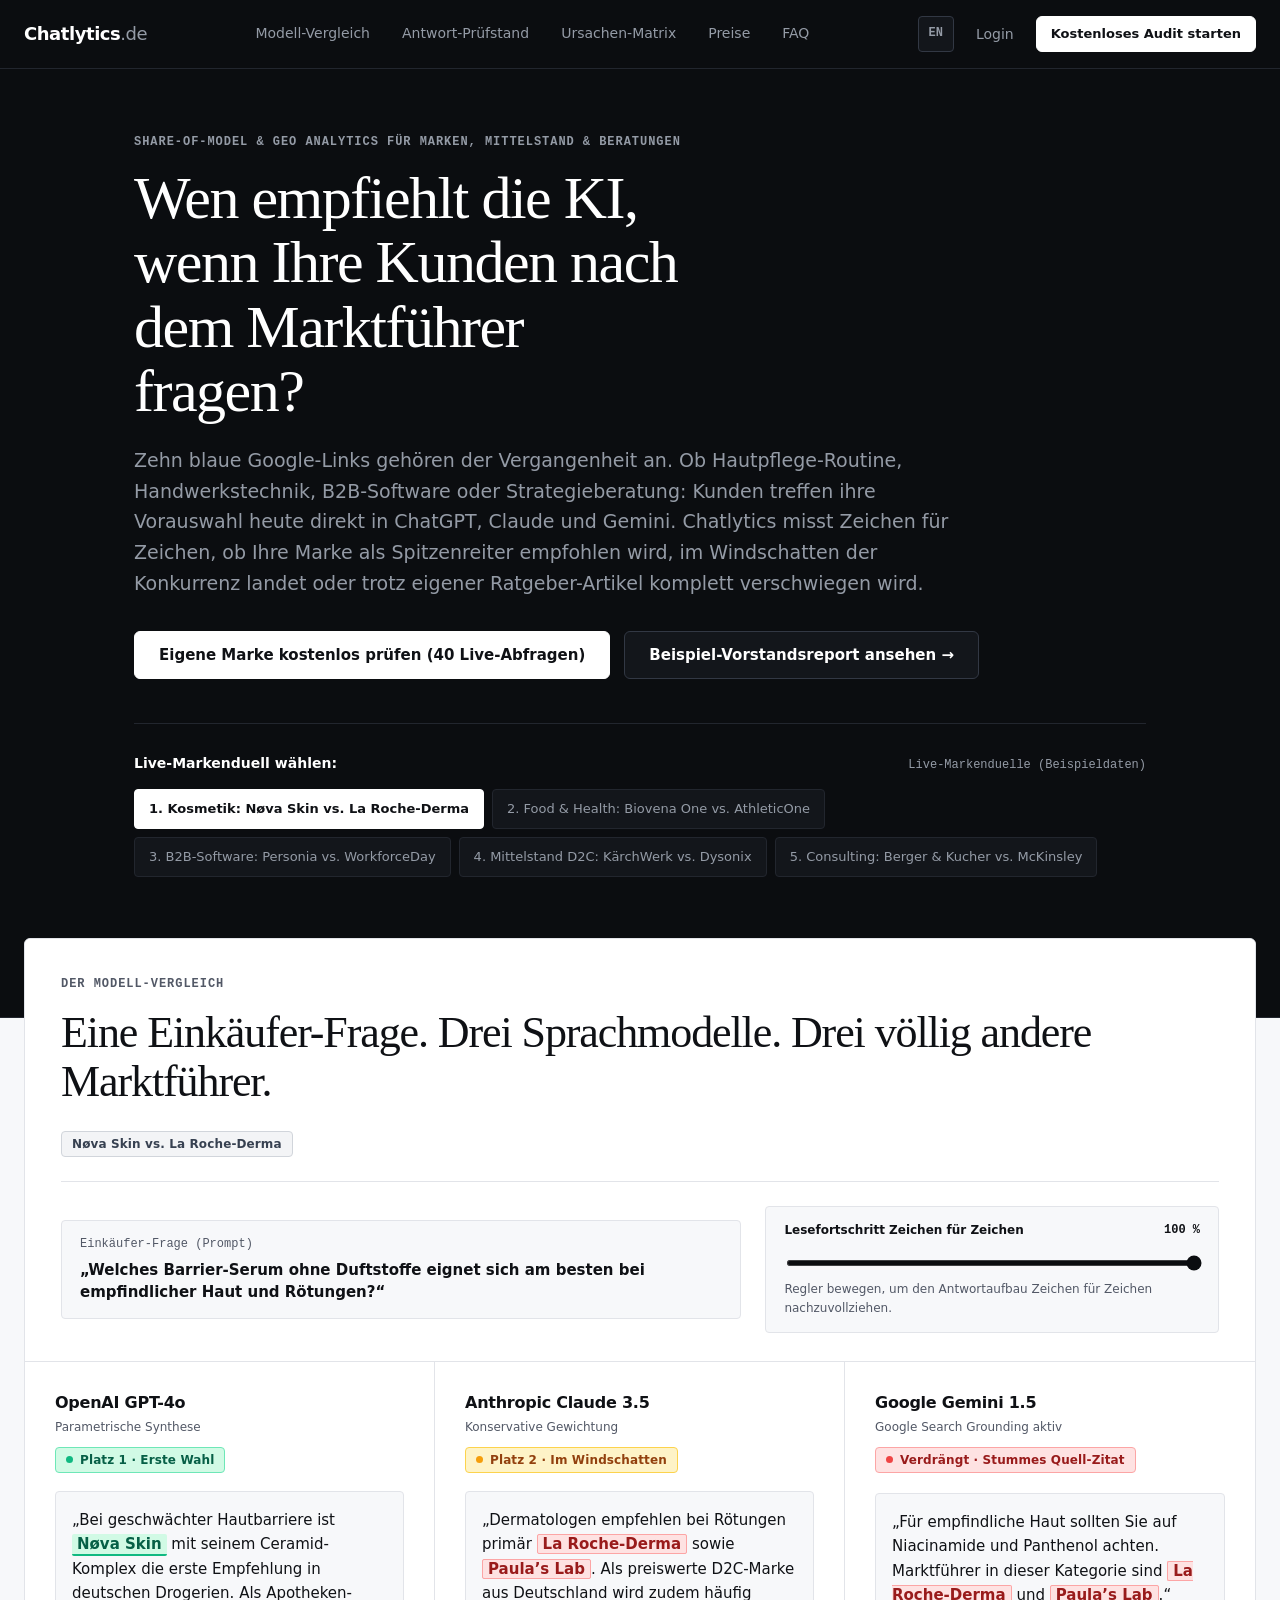
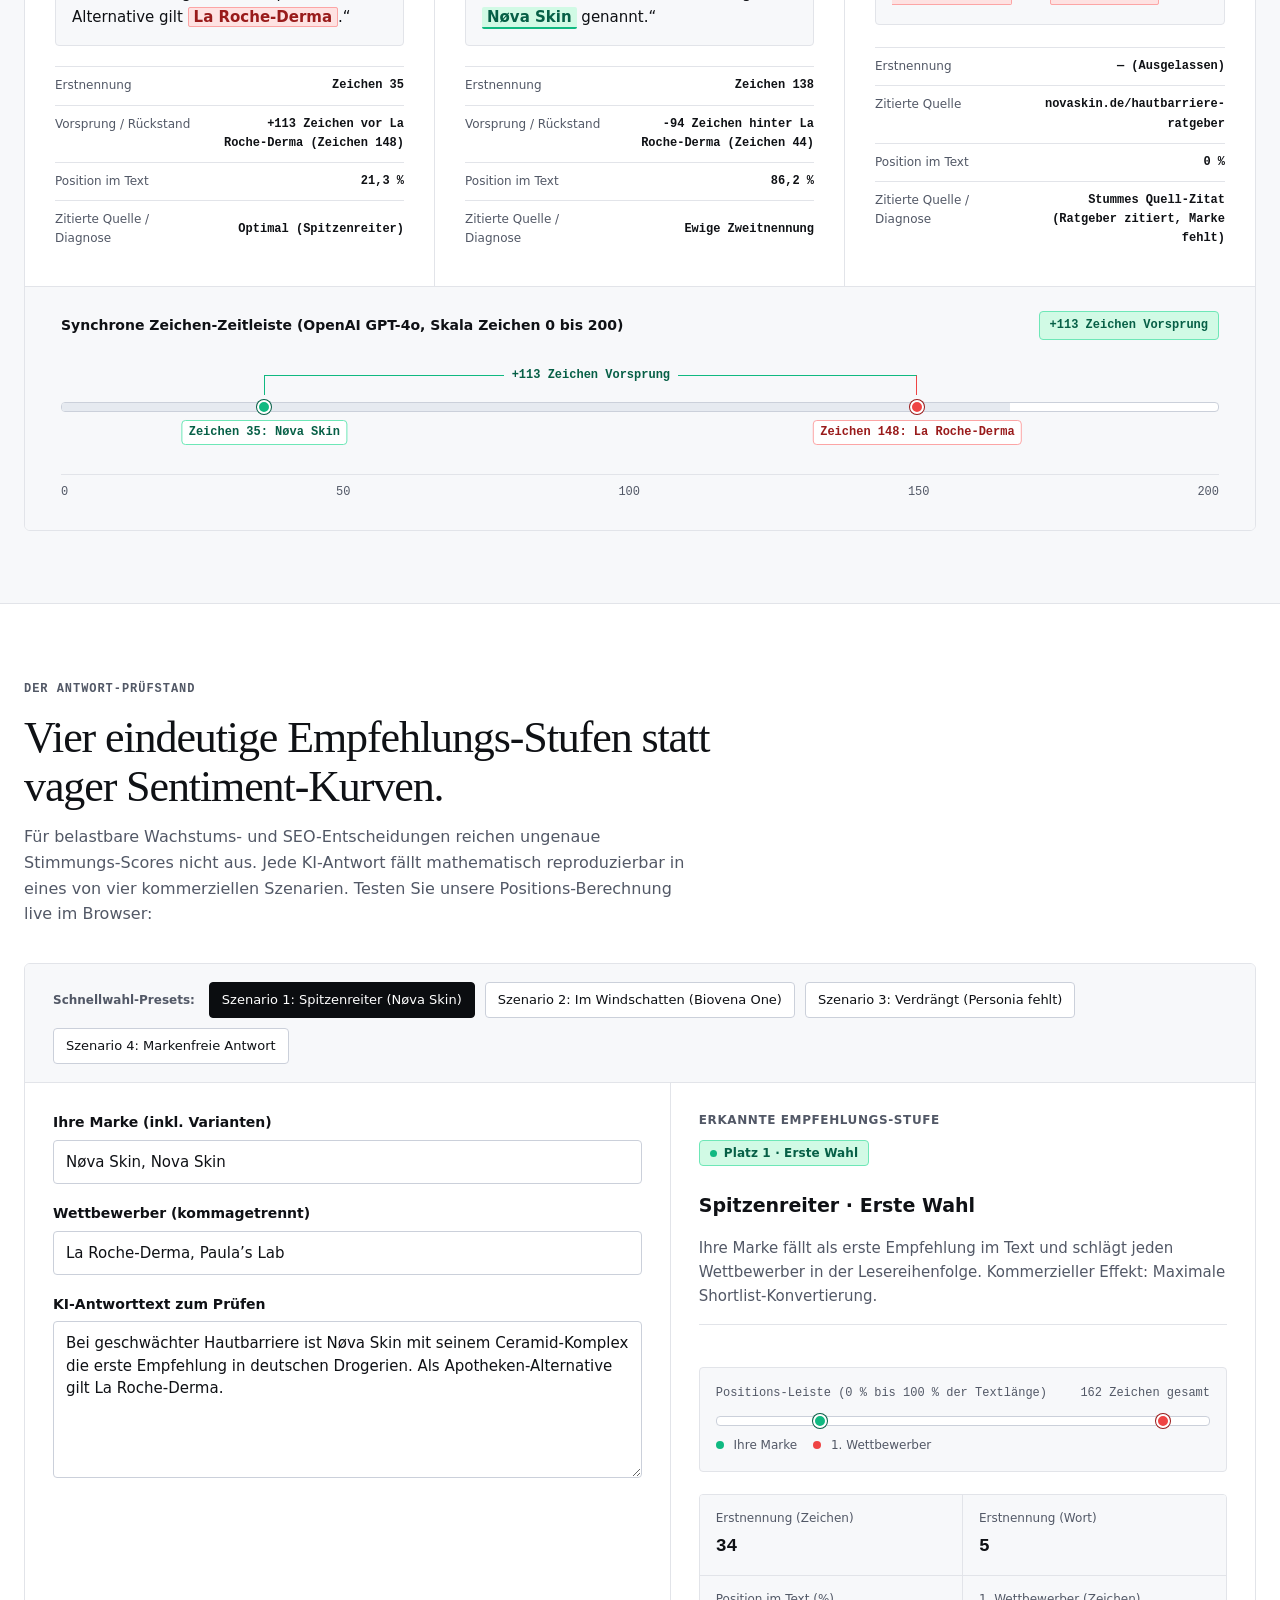
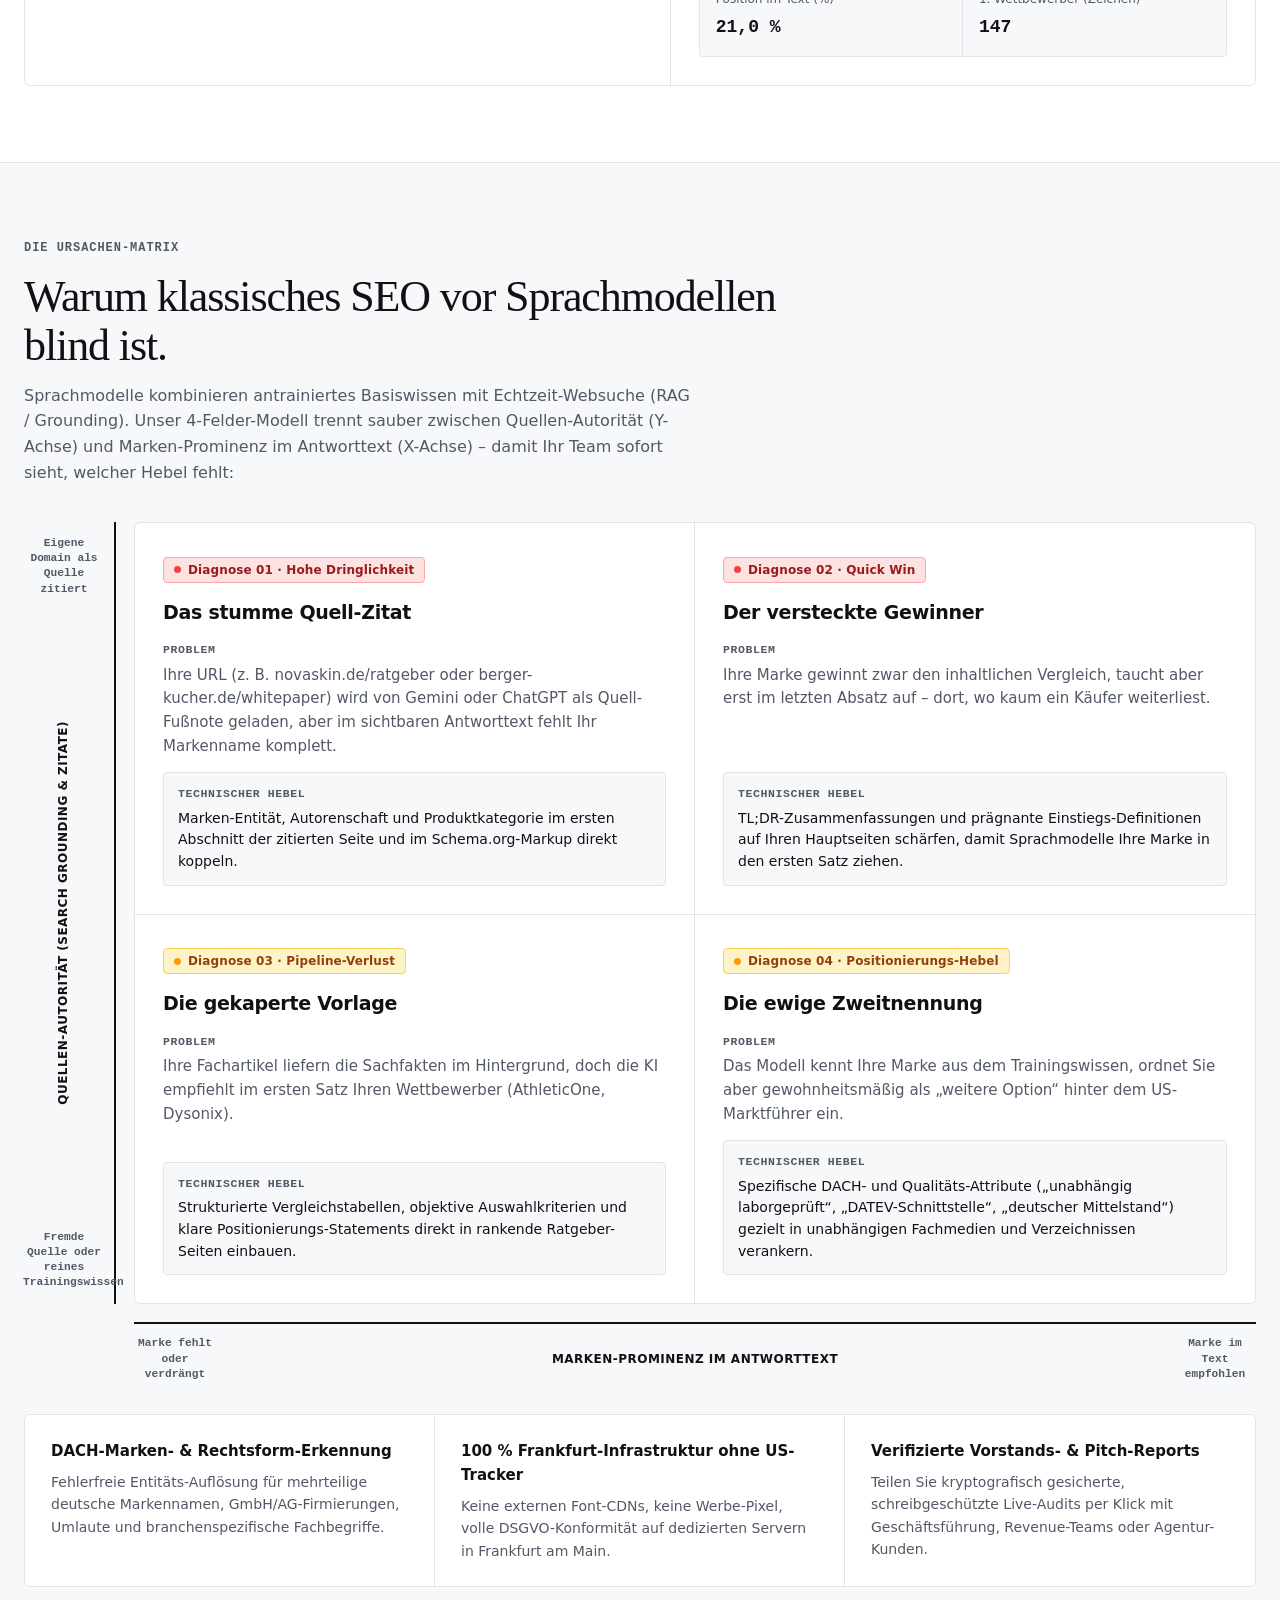
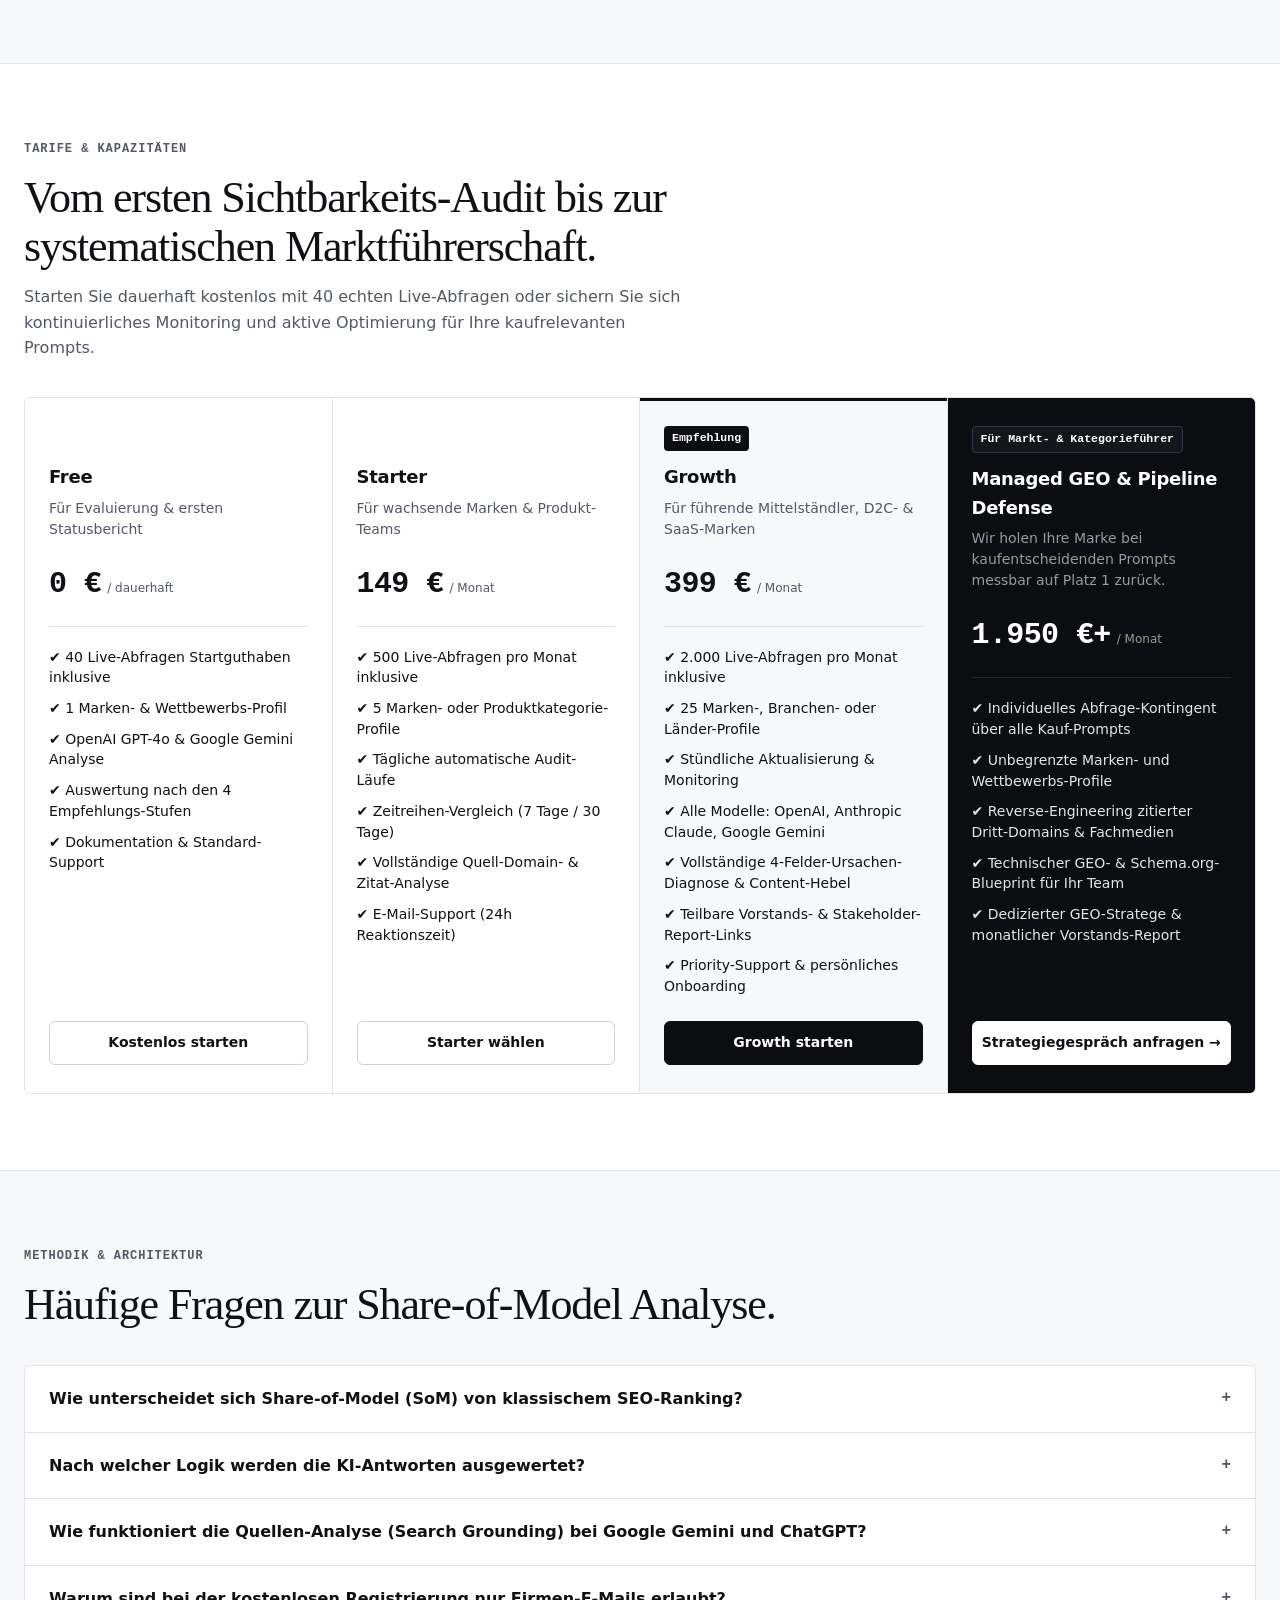
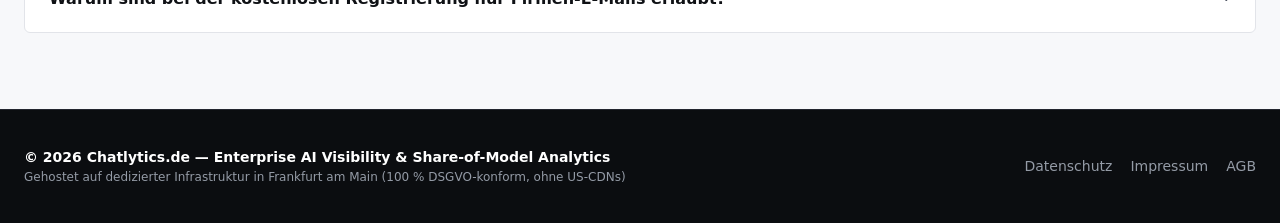
==== index.html @ 5eff3f22 "feat(ui): implement Obsidian Dossier design system, interactive modules, and terminology matrix" ====
<!DOCTYPE html>
<html lang="de">
<head>
  <meta charset="UTF-8">
  <meta name="viewport" content="width=device-width, initial-scale=1.0">
  <meta name="description" content="Chatlytics.de — Share-of-Model & Generative Engine Optimization (GEO) Analyse-Plattform für Marken, Mittelstand und Beratungen im DACH-Raum.">
  <title>Chatlytics.de — Share-of-Model & GEO Intelligence</title>
  <link rel="stylesheet" href="assets/css/app.css">
</head>
<body>
  <a href="#main-content" class="skip-link">Direkt zum Inhalt springen</a>

  <!-- Sticky Navigation (Obsidian #0B0D10) -->
  <header class="navbar">
    <div class="container navbar-inner">
      <a href="index.html" class="logo" aria-label="Chatlytics.de Startseite">
        Chatlytics<span class="logo-tld">.de</span>
      </a>

      <nav class="nav-links" aria-label="Hauptnavigation">
        <a href="#dossier" class="nav-link" data-i18n="nav.dossier">Modell-Vergleich</a>
        <a href="#pruefstand" class="nav-link" data-i18n="nav.workbench">Antwort-Prüfstand</a>
        <a href="#matrix" class="nav-link" data-i18n="nav.matrix">Ursachen-Matrix</a>
        <a href="#preise" class="nav-link" data-i18n="nav.pricing">Preise</a>
        <a href="#faq" class="nav-link" data-i18n="nav.faq">FAQ</a>
      </nav>

      <div class="nav-actions">
        <button id="btn-lang-toggle" type="button" class="lang-toggle-btn" aria-label="Sprache wechseln">
          <span id="current-lang-label">EN</span>
        </button>
        <a href="#login" id="btn-open-login" class="nav-login-link" data-open-modal="auth" data-auth-mode="login" data-i18n="nav.login">Login</a>
        <button id="btn-open-signup" type="button" class="btn btn-light btn-sm" data-open-modal="auth" data-auth-mode="signup" data-tier="free" data-i18n="nav.signup">Kostenloses Audit starten</button>

        <button id="btn-mobile-menu" type="button" class="btn-mobile-menu" aria-label="Menü öffnen" aria-expanded="false" aria-controls="mobile-nav-drawer">
          <svg width="20" height="20" viewBox="0 0 20 20" fill="none" stroke="currentColor" stroke-width="1.75" aria-hidden="true">
            <path d="M3 5h14M3 10h14M3 15h14"/>
          </svg>
        </button>
      </div>
    </div>

    <div id="mobile-nav-drawer" class="mobile-nav-drawer" aria-hidden="true">
      <nav class="mobile-drawer-links container" aria-label="Mobile Navigation">
        <a href="#dossier" class="nav-link" data-i18n="nav.dossier">Modell-Vergleich</a>
        <a href="#pruefstand" class="nav-link" data-i18n="nav.workbench">Antwort-Prüfstand</a>
        <a href="#matrix" class="nav-link" data-i18n="nav.matrix">Ursachen-Matrix</a>
        <a href="#preise" class="nav-link" data-i18n="nav.pricing">Preise</a>
        <a href="#faq" class="nav-link" data-i18n="nav.faq">FAQ</a>
        <button id="btn-mobile-report" type="button" class="btn btn-dark-outline btn-block" data-i18n="hero.cta_secondary">Beispiel-Vorstandsreport ansehen →</button>
        <button type="button" class="btn btn-dark-outline btn-block" data-open-modal="auth" data-auth-mode="login" data-i18n="nav.login">Login</button>
        <button type="button" class="btn btn-light btn-block" data-open-modal="auth" data-auth-mode="signup" data-tier="free" data-i18n="nav.signup">Kostenloses Audit starten</button>
      </nav>
    </div>
  </header>

  <main id="main-content">
    <!-- SECTION 1: HERO STAGE (Obsidian #0B0D10) -->
    <section class="hero-stage">
      <div class="container hero-inner">
        <p class="section-eyebrow" data-i18n="hero.eyebrow">SHARE-OF-MODEL &amp; GEO ANALYTICS FÜR MARKEN, MITTELSTAND &amp; BERATUNGEN</p>
        <h1 class="hero-title" data-i18n="hero.title">Wen empfiehlt die KI, wenn Ihre Kunden nach dem Marktführer fragen?</h1>
        <p class="hero-subhead" data-i18n="hero.subtitle">
          Zehn blaue Google-Links gehören der Vergangenheit an. Ob Hautpflege-Routine, Handwerkstechnik, B2B-Software oder Strategieberatung: Kunden treffen ihre Vorauswahl heute direkt in ChatGPT, Claude und Gemini. Chatlytics misst Zeichen für Zeichen, ob Ihre Marke als Spitzenreiter empfohlen wird, im Windschatten der Konkurrenz landet oder trotz eigener Ratgeber-Artikel komplett verschwiegen wird.
        </p>

        <div class="hero-cta-row">
          <button id="hero-btn-signup" type="button" class="btn btn-light btn-lg" data-open-modal="auth" data-auth-mode="signup" data-tier="free" data-i18n="hero.cta_primary">Eigene Marke kostenlos prüfen (40 Live-Abfragen)</button>
          <button id="btn-open-report" type="button" class="btn btn-dark-outline btn-lg" data-i18n="hero.cta_secondary">Beispiel-Vorstandsreport ansehen →</button>
        </div>

        <!-- Interactive Switcher Bar controlling Section 2 in real time -->
        <div class="hero-switcher">
          <div class="hero-switcher-header">
            <span class="hero-switcher-label" data-i18n="hero.switcher_label">Live-Markenduell wählen:</span>
            <span class="hero-switcher-note" data-i18n="hero.switcher_note">Interaktive Beispieldaten über 5 Branchen</span>
          </div>
          <div class="industry-tabs" role="tablist" aria-label="Branchen-Beispiele für den Modell-Vergleich">
            <button type="button" role="tab" aria-selected="true" class="industry-tab is-active" data-duel-tab="kosmetik">1. Kosmetik: Nøva Skin vs. La Roche-Derma</button>
            <button type="button" role="tab" aria-selected="false" class="industry-tab" data-duel-tab="food">2. Food &amp; Health: Biovena One vs. AthleticOne</button>
            <button type="button" role="tab" aria-selected="false" class="industry-tab" data-duel-tab="software">3. B2B-Software: Personia vs. WorkforceDay</button>
            <button type="button" role="tab" aria-selected="false" class="industry-tab" data-duel-tab="mittelstand">4. Mittelstand D2C: KärchWerk vs. Dysonix</button>
            <button type="button" role="tab" aria-selected="false" class="industry-tab" data-duel-tab="consulting">5. Consulting: Berger &amp; Kucher vs. McKinsley</button>
          </div>
        </div>
      </div>
    </section>

    <!-- SECTION 2: DAS INTERAKTIVE MARKEN-DOSSIER (#dossier) -->
    <section id="dossier" class="dossier-section">
      <div class="container">
        <div class="dossier-card">
          <header class="dossier-header">
            <div class="dossier-title-row">
              <div>
                <p class="section-eyebrow" data-i18n="dossier.eyebrow">DER MODELL-VERGLEICH</p>
                <h2 class="section-title" data-i18n="dossier.title">Eine Einkäufer-Frage. Drei Sprachmodelle. Drei völlig andere Marktführer.</h2>
              </div>
              <span id="dossier-active-duel" class="badge badge-neutral">Nøva Skin vs. La Roche-Derma</span>
            </div>

            <div class="dossier-controls-bar">
              <div class="dossier-prompt-box">
                <div class="dossier-prompt-kicker" data-i18n="dossier.prompt_label">Untersuchte Einkäufer-Frage (Beispieldaten)</div>
                <div id="dossier-prompt-text" class="dossier-prompt-text">„Welches Barrier-Serum ohne Duftstoffe eignet sich am besten bei empfindlicher Haut und Rötungen?“</div>
              </div>

              <div class="dossier-scrubber-box">
                <div class="scrubber-label-row">
                  <label for="dossier-scrubber" class="scrubber-label" data-i18n="dossier.scrubber_label">Lesefortschritt prüfen</label>
                  <span id="dossier-scrubber-pct" class="scrubber-pct">100 %</span>
                </div>
                <input id="dossier-scrubber" type="range" class="dossier-range" min="0" max="100" step="1" value="100" aria-label="Lesefortschritt der Modellantworten von 0 bis 100 Prozent">
                <span class="scrubber-hint" data-i18n="dossier.scrubber_hint">Ziehen Sie den Regler von 0 % bis 100 % für die zeichengenaue Auswertung.</span>
              </div>
            </div>
          </header>

          <!-- 3-Column Model Comparison -->
          <div class="model-grid">
            <!-- OpenAI GPT-4o -->
            <article class="model-col">
              <div class="model-col-head">
                <div>
                  <h3 id="model-name-openai" class="model-name">OpenAI GPT-4o</h3>
                  <div id="model-sub-openai" class="model-sub" data-i18n="dossier.openai_sub">Parametrische Synthese</div>
                </div>
                <span id="model-badge-openai" class="status-badge status-win">
                  <span class="status-dot" aria-hidden="true"></span>
                  <span>Platz 1 · Erste Wahl</span>
                </span>
              </div>

              <div id="model-text-openai" class="model-response-box">
                „Bei geschwächter Hautbarriere ist <mark class="mark-brand">Nøva Skin</mark> mit seinem Ceramid-Komplex die erste Empfehlung in deutschen Drogerien. Als Apotheken-Alternative gilt <mark class="mark-comp">La Roche-Derma</mark>.“
              </div>

              <table class="model-metrics-table">
                <tbody>
                  <tr>
                    <th scope="row" data-i18n="dossier.col_first">Erstnennung</th>
                    <td id="model-first-openai">Zeichen 35</td>
                  </tr>
                  <tr>
                    <th scope="row" id="model-delta-head-openai" data-i18n="dossier.col_delta">Vorsprung / Rückstand</th>
                    <td id="model-delta-openai">+113 Zeichen vor La Roche-Derma (Zeichen 148)</td>
                  </tr>
                  <tr>
                    <th scope="row" data-i18n="dossier.col_rel">Position im Text (%)</th>
                    <td id="model-rel-openai">21,3 %</td>
                  </tr>
                  <tr>
                    <th scope="row" data-i18n="dossier.col_diag">Diagnose</th>
                    <td id="model-diag-openai">Optimal (Spitzenreiter)</td>
                  </tr>
                </tbody>
              </table>
            </article>

            <!-- Anthropic Claude 3.5 -->
            <article class="model-col">
              <div class="model-col-head">
                <div>
                  <h3 id="model-name-claude" class="model-name">Anthropic Claude 3.5</h3>
                  <div id="model-sub-claude" class="model-sub" data-i18n="dossier.claude_sub">Konservative Gewichtung</div>
                </div>
                <span id="model-badge-claude" class="status-badge status-halo">
                  <span class="status-dot" aria-hidden="true"></span>
                  <span>Platz 2 · Im Windschatten</span>
                </span>
              </div>

              <div id="model-text-claude" class="model-response-box">
                „Dermatologen empfehlen bei Rötungen primär <mark class="mark-comp">La Roche-Derma</mark> sowie <mark class="mark-comp">Paula’s Lab</mark>. Als preiswerte D2C-Marke aus Deutschland wird zudem häufig <mark class="mark-brand">Nøva Skin</mark> genannt.“
              </div>

              <table class="model-metrics-table">
                <tbody>
                  <tr>
                    <th scope="row" data-i18n="dossier.col_first">Erstnennung</th>
                    <td id="model-first-claude">Zeichen 138</td>
                  </tr>
                  <tr>
                    <th scope="row" id="model-delta-head-claude" data-i18n="dossier.col_delta">Vorsprung / Rückstand</th>
                    <td id="model-delta-claude">-94 Zeichen hinter La Roche-Derma (Zeichen 44)</td>
                  </tr>
                  <tr>
                    <th scope="row" data-i18n="dossier.col_rel">Position im Text (%)</th>
                    <td id="model-rel-claude">86,2 %</td>
                  </tr>
                  <tr>
                    <th scope="row" data-i18n="dossier.col_diag">Diagnose</th>
                    <td id="model-diag-claude">Ewige Zweitnennung</td>
                  </tr>
                </tbody>
              </table>
            </article>

            <!-- Google Gemini 1.5 -->
            <article class="model-col">
              <div class="model-col-head">
                <div>
                  <h3 id="model-name-gemini" class="model-name">Google Gemini 1.5</h3>
                  <div id="model-sub-gemini" class="model-sub" data-i18n="dossier.gemini_sub">Google Search Grounding aktiv</div>
                </div>
                <span id="model-badge-gemini" class="status-badge status-loss">
                  <span class="status-dot" aria-hidden="true"></span>
                  <span>Verdrängt · Stummes Quell-Zitat</span>
                </span>
              </div>

              <div id="model-text-gemini" class="model-response-box">
                „Für empfindliche Haut sollten Sie auf Niacinamide und Panthenol achten. Marktführer in dieser Kategorie sind <mark class="mark-comp">La Roche-Derma</mark> und <mark class="mark-comp">Paula’s Lab</mark>.“
              </div>

              <table class="model-metrics-table">
                <tbody>
                  <tr>
                    <th scope="row" data-i18n="dossier.col_first">Erstnennung</th>
                    <td id="model-first-gemini">— (Ausgelassen)</td>
                  </tr>
                  <tr>
                    <th scope="row" id="model-delta-head-gemini" data-i18n="dossier.col_source">Zitierte Quelle</th>
                    <td id="model-delta-gemini">novaskin.de/hautbarriere-ratgeber</td>
                  </tr>
                  <tr>
                    <th scope="row" data-i18n="dossier.col_rel">Position im Text (%)</th>
                    <td id="model-rel-gemini">0 %</td>
                  </tr>
                  <tr>
                    <th scope="row" data-i18n="dossier.col_diag">Diagnose</th>
                    <td id="model-diag-gemini">Stummes Quell-Zitat (Ratgeber zitiert, Marke fehlt)</td>
                  </tr>
                </tbody>
              </table>
            </article>
          </div>

          <!-- Synchronized Character Timeline (0..200 based on OpenAI GPT-4o) -->
          <div class="dossier-timeline">
            <div class="timeline-top-row">
              <span class="timeline-heading" data-i18n="dossier.timeline_title">Zeichen-Zeitleiste (OpenAI GPT-4o · Zeichen 0 bis 200)</span>
              <span id="timeline-lead-pill" class="timeline-lead-pill">+113 Zeichen Vorsprung</span>
            </div>

            <div class="timeline-track-wrap">
              <div class="timeline-track">
                <div id="timeline-progress-fill" class="timeline-progress-fill" style="width: 82%;"></div>

                <div id="timeline-bracket" class="timeline-bracket" style="left: 17.5%; width: 56.5%;">
                  <span id="timeline-bracket-label" class="timeline-bracket-label">+113 Zeichen Vorsprung</span>
                </div>

                <div id="timeline-pin-brand" class="timeline-pin timeline-pin-brand" style="left: 17.5%;">
                  <span id="timeline-pin-brand-label" class="timeline-pin-tag">Zeichen 35: Nøva Skin</span>
                </div>

                <div id="timeline-pin-comp" class="timeline-pin timeline-pin-comp" style="left: 74%;">
                  <span id="timeline-pin-comp-label" class="timeline-pin-tag">Zeichen 148: La Roche-Derma</span>
                </div>
              </div>
            </div>

            <div class="timeline-scale-ticks">
              <span>0</span>
              <span>50</span>
              <span>100</span>
              <span>150</span>
              <span>200</span>
            </div>
          </div>
        </div>
      </div>
    </section>

    <!-- SECTION 3: LIVE-ANTWORT-PRÜFSTAND (#pruefstand) -->
    <section id="pruefstand" class="section-light section-paper">
      <div class="container">
        <div class="section-header">
          <p class="section-eyebrow" data-i18n="workbench.eyebrow">INTERAKTIVER ANTWORT-PRÜFSTAND</p>
          <h2 class="section-title" data-i18n="workbench.title">Was die 4 Empfehlungs-Stufen in der Praxis bedeuten</h2>
          <p class="section-subhead" data-i18n="workbench.subtitle">
            Testen Sie eine echte ChatGPT- oder Gemini-Antwort mit Ihrem eigenen Markennamen. Der Prüfstand erkennt deutsche Schreibweisen, Rechtsformen und Umlaute und ermittelt die exakte Positionierung gegenüber Ihren Wettbewerbern.
          </p>
        </div>

        <div class="workbench-card">
          <div class="preset-bar">
            <span class="preset-bar-label" data-i18n="workbench.presets_label">Schnell-Szenarien (Klick zum Testen):</span>
            <button type="button" class="preset-btn is-active" data-preset="s1" data-i18n="workbench.preset_1">Szenario 1: Spitzenreiter</button>
            <button type="button" class="preset-btn" data-preset="s2" data-i18n="workbench.preset_2">Szenario 2: Im Windschatten</button>
            <button type="button" class="preset-btn" data-preset="s3" data-i18n="workbench.preset_3">Szenario 3: Wettbewerbs-Übernahme</button>
            <button type="button" class="preset-btn" data-preset="s4" data-i18n="workbench.preset_4">Szenario 4: Markenfreie Antwort</button>
          </div>

          <div class="workbench-grid">
            <!-- Left Side: Inputs -->
            <div class="workbench-inputs">
              <div class="form-group">
                <label for="wb-brand" class="form-label" data-i18n="workbench.brand_label">Ihre Marken-Varianten (kommagetrennt)</label>
                <input id="wb-brand" type="text" class="form-input" value="Müller Holzbau, Mueller Holzbau GmbH">
              </div>

              <div class="form-group">
                <label for="wb-competitors" class="form-label" data-i18n="workbench.competitors_label">Wettbewerber (kommagetrennt)</label>
                <input id="wb-competitors" type="text" class="form-input" value="WeberHaus, SchwörerHaus">
              </div>

              <div class="form-group">
                <label for="wb-text" class="form-label" data-i18n="workbench.text_label">KI-Antworttext (frei editierbar)</label>
                <textarea id="wb-text" class="form-textarea" rows="6">Im süddeutschen Gewerbebau gilt die Mueller Holzbau GmbH als erste Adresse für hybride Holz-Beton-Konstruktionen. Alternativen wie WeberHaus bedienen vor allem den privaten Hausbau.</textarea>
              </div>
            </div>

            <!-- Right Side: Live Output -->
            <div class="workbench-output">
              <div class="output-top">
                <div class="output-kicker" data-i18n="workbench.result_label">Deterministische Klassifikation</div>
                <div>
                  <span id="wb-badge" class="status-badge status-win">
                    <span class="status-dot" aria-hidden="true"></span>
                    <span>Platz 1 · Erste Wahl</span>
                  </span>
                </div>
                <h3 id="wb-result-title" class="result-title">Platz 1 · Erste Wahl</h3>
                <p id="wb-result-desc" class="result-desc">Ihre Marke wird vor jedem Wettbewerber empfohlen und besetzt den entscheidenden ersten Anker.</p>
              </div>

              <div class="pos-bar-panel">
                <div class="pos-bar-head">
                  <span data-i18n="workbench.pos_bar_label">Position im Antworttext (0 % bis 100 %)</span>
                  <span id="wb-text-length">182 Zeichen gesamt</span>
                </div>
                <div class="pos-bar-track">
                  <div id="wb-pin-brand" class="pos-pin pos-pin-brand" style="left: 24%;" title="Eigene Marke"></div>
                  <div id="wb-pin-comp" class="pos-pin pos-pin-comp" style="left: 77%;" title="Erster Wettbewerber"></div>
                </div>
                <div class="pos-bar-legend">
                  <span><i class="legend-dot-inline" style="background: var(--status-win-dot);" aria-hidden="true"></i> <span data-i18n="workbench.legend_brand">Eigene Marke</span></span>
                  <span><i class="legend-dot-inline" style="background: var(--status-loss-dot);" aria-hidden="true"></i> <span data-i18n="workbench.legend_comp">Erster Wettbewerber</span></span>
                </div>
              </div>

              <div class="metrics-4-grid">
                <div class="metric-box">
                  <div class="metric-box-label" data-i18n="workbench.metric_char">Erstnennung (Zeichen)</div>
                  <div id="wb-char" class="metric-box-val">39</div>
                </div>
                <div class="metric-box">
                  <div class="metric-box-label" data-i18n="workbench.metric_word">Erstnennung (Wort-Nr.)</div>
                  <div id="wb-word" class="metric-box-val">6</div>
                </div>
                <div class="metric-box">
                  <div class="metric-box-label" data-i18n="workbench.metric_rel">Position im Text (%)</div>
                  <div id="wb-rel" class="metric-box-val">21,4 %</div>
                </div>
                <div class="metric-box">
                  <div class="metric-box-label" data-i18n="workbench.metric_comp">Erster Wettbewerber</div>
                  <div id="wb-comp" class="metric-box-val">138</div>
                </div>
              </div>
            </div>
          </div>
        </div>
      </div>
    </section>

    <!-- SECTION 4: DIE 4-QUADRANTEN URSACHEN- & MASSNAHMEN-MATRIX (#matrix) -->
    <section id="matrix" class="section-light section-alabaster">
      <div class="container">
        <div class="section-header">
          <p class="section-eyebrow" data-i18n="matrix.eyebrow">DIE GEO URSACHEN-MATRIX</p>
          <h2 class="section-title" data-i18n="matrix.title">Warum Sprachmodelle Ihren Content nutzen — aber andere empfehlen</h2>
          <p class="section-subhead" data-i18n="matrix.subtitle">
            Chatlytics trennt strikt zwischen Ihrer <strong>Quellen-Autorität</strong> (Wird Ihre Website als Quelle zitiert?) und Ihrer <strong>Marken-Prominenz</strong> (Wird Ihr Markenname im sichtbaren Antworttext genannt?). Aus dieser Kombination entstehen vier eindeutige Handlungsfelder.
          </p>
        </div>

        <div class="matrix-coordinate-frame">
          <!-- Y Axis -->
          <div class="matrix-y-axis">
            <span class="axis-tick-label" data-i18n="matrix.y_high">Quelle zitiert (Hoch)</span>
            <span class="axis-main-title-y" data-i18n="matrix.y_title">Quellen-Autorität</span>
            <span class="axis-tick-label" data-i18n="matrix.y_low">Keine Quelle (Tief)</span>
          </div>

          <!-- 2x2 Quadrant Grid -->
          <div class="matrix-2x2-grid">
            <!-- Q1 (Top Left: High Citation Authority / Low Text Prominence) -->
            <article class="matrix-quad">
              <div class="quad-title">
                <span class="status-badge status-loss">
                  <span class="status-dot" aria-hidden="true"></span>
                  <span data-i18n="matrix.q1_badge">Priorität Kritisch</span>
                </span>
              </div>
              <h3 class="quad-title" data-i18n="matrix.q1_title">1. Die gekaperte Vorlage</h3>
              <div>
                <span class="quad-block-label" data-i18n="matrix.label_problem">Befund</span>
                <p class="quad-text" data-i18n="matrix.q1_problem">
                  Google Gemini oder OpenAI Search zitiert Ihren Ratgeber als vertrauenswürdige Quelle, empfiehlt im Antworttext aber an erster Stelle den Wettbewerber. Sie liefern dem Konkurrenten die fachliche Grundlage.
                </p>
              </div>
              <div class="quad-lever">
                <span class="quad-block-label" data-i18n="matrix.label_lever">Chatlytics-Hebel</span>
                <p class="quad-text" data-i18n="matrix.q1_lever">
                  Eigene Marken-Entität (Schema.org Product/Organization, Vergleichstabellen, Marken-Anchors) untrennbar in die zitierten Absätze einweben.
                </p>
              </div>
            </article>

            <!-- Q2 (Top Right: High Citation / Zero Brand Mention) -->
            <article class="matrix-quad">
              <div class="quad-title">
                <span class="status-badge status-loss">
                  <span class="status-dot" aria-hidden="true"></span>
                  <span data-i18n="matrix.q2_badge">Priorität Hoch</span>
                </span>
              </div>
              <h3 class="quad-title" data-i18n="matrix.q2_title">2. Das stumme Quell-Zitat</h3>
              <div>
                <span class="quad-block-label" data-i18n="matrix.label_problem">Befund</span>
                <p class="quad-text" data-i18n="matrix.q2_problem">
                  Ihre Domain liefert die technische Definition für die Suche im Hintergrund, Ihr Markenname fällt in der Antwort jedoch überhaupt nicht (0 % Nennung).
                </p>
              </div>
              <div class="quad-lever">
                <span class="quad-block-label" data-i18n="matrix.label_lever">Chatlytics-Hebel</span>
                <p class="quad-text" data-i18n="matrix.q2_lever">
                  Markenname direkt mit Problemlösung und Kategorie-Begriff in Überschriften, Listen und Zusammenfassungen verknüpfen.
                </p>
              </div>
            </article>

            <!-- Q3 (Bottom Left: Competitor Always First) -->
            <article class="matrix-quad">
              <div class="quad-title">
                <span class="status-badge status-halo">
                  <span class="status-dot" aria-hidden="true"></span>
                  <span data-i18n="matrix.q3_badge">Priorität Mittel</span>
                </span>
              </div>
              <h3 class="quad-title" data-i18n="matrix.q3_title">3. Die ewige Zweitnennung</h3>
              <div>
                <span class="quad-block-label" data-i18n="matrix.label_problem">Befund</span>
                <p class="quad-text" data-i18n="matrix.q3_problem">
                  Die KI nennt Sie fast immer – allerdings erst als Alternative nach dem Marktführer. Im Einkauf entscheidet meist der erste genannte Anbieter über den Klick oder die Shortlist.
                </p>
              </div>
              <div class="quad-lever">
                <span class="quad-block-label" data-i18n="matrix.label_lever">Chatlytics-Hebel</span>
                <p class="quad-text" data-i18n="matrix.q3_lever">
                  Präzise „Marke X vs. Wettbewerber“-Vergleichsseiten, Zertifizierungen und verifizierte Branchen-Benchmarks aufbauen.
                </p>
              </div>
            </article>

            <!-- Q4 (Bottom Right: Late Offset) -->
            <article class="matrix-quad">
              <div class="quad-title">
                <span class="status-badge status-halo">
                  <span class="status-dot" aria-hidden="true"></span>
                  <span data-i18n="matrix.q4_badge">Optimierung</span>
                </span>
              </div>
              <h3 class="quad-title" data-i18n="matrix.q4_title">4. Der versteckte Gewinner</h3>
              <div>
                <span class="quad-block-label" data-i18n="matrix.label_problem">Befund</span>
                <p class="quad-text" data-i18n="matrix.q4_problem">
                  Sie sind formal der einzig genannte Anbieter, erscheinen aber erst in der zweiten Texthälfte nach langen allgemeinen Einleitungen (Position &gt; 50 %).
                </p>
              </div>
              <div class="quad-lever">
                <span class="quad-block-label" data-i18n="matrix.label_lever">Chatlytics-Hebel</span>
                <p class="quad-text" data-i18n="matrix.q4_lever">
                  Kernaussagen an den Textanfang ziehen (BLUF-Prinzip), damit Einkäufer Ihre Marke bereits im ersten Absatz erfassen.
                </p>
              </div>
            </article>
          </div>

          <!-- X Axis -->
          <div class="matrix-x-axis">
            <span class="axis-tick-label" data-i18n="matrix.x_low">Tief / Spät (Verdrängt)</span>
            <span class="axis-main-title-x" data-i18n="matrix.x_title">Marken-Prominenz im Antworttext</span>
            <span class="axis-tick-label" data-i18n="matrix.x_high">Hoch / Früh (Erste Wahl)</span>
          </div>
        </div>

        <!-- 3 Trust & Infrastructure Pillars -->
        <div class="trust-pillars-grid">
          <div class="trust-pillar">
            <h3 class="trust-pillar-title" data-i18n="pillar.1_title">Gehostet auf dedizierter Infrastruktur in Frankfurt am Main</h3>
            <p class="trust-pillar-desc" data-i18n="pillar.1_desc">
              Volle DSGVO-Konformität ohne US-Analytics-Tracker oder externe Font-CDNs. Ihre Prompt-Strategien bleiben strikt in Deutschland.
            </p>
          </div>
          <div class="trust-pillar">
            <h3 class="trust-pillar-title" data-i18n="pillar.2_title">DACH-Marken- &amp; Rechtsform-Erkennung</h3>
            <p class="trust-pillar-desc" data-i18n="pillar.2_desc">
              Zuverlässige Erfassung von GmbH, AG, Mittelstands-Markennamen, Bindestrich-Komposita und Umlauten (ä, ö, ü, ß).
            </p>
          </div>
          <div class="trust-pillar">
            <h3 class="trust-pillar-title" data-i18n="pillar.3_title">Dedizierte Multi-LLM-Abruf-Infrastruktur</h3>
            <p class="trust-pillar-desc" data-i18n="pillar.3_desc">
              Deterministische, zeichengenaue Messreihen über OpenAI GPT-4o, Anthropic Claude 3.5 und Google Gemini 1.5 statt vager Schätzwerte.
            </p>
          </div>
        </div>
      </div>
    </section>

    <!-- SECTION 5: PREISMODELL & MANDATE (#preise) -->
    <section id="preise" class="section-light section-paper">
      <div class="container">
        <div class="section-header">
          <p class="section-eyebrow" data-i18n="pricing.eyebrow">PREISMODELL &amp; MANDATE</p>
          <h2 class="section-title" data-i18n="pricing.title">Transparente Analyse-Pakete für Marketing-Teams und Geschäftsführung</h2>
          <p class="section-subhead" data-i18n="pricing.subtitle">
            Starten Sie kostenlos mit 40 Live-Abfragen für den direkten Wettbewerbsvergleich. Ohne Kreditkarte, sofort aktiv.
          </p>
        </div>

        <div class="pricing-grid">
          <!-- Tier 1: Free -->
          <article class="pricing-card">
            <div class="tier-top-badge">&nbsp;</div>
            <h3 class="tier-name" data-i18n="pricing.free.name">Free</h3>
            <p class="tier-sub" data-i18n="pricing.free.desc">Für den ersten Realitätscheck Ihrer Marke.</p>
            <div class="tier-price-row">
              <span class="tier-price-val">0 €</span>
              <span class="tier-price-period" data-i18n="pricing.free.period">einmalig</span>
            </div>
            <ul class="pricing-features">
              <li data-i18n="pricing.free.feat_1">40 Live-Abfragen (Lifetime)</li>
              <li data-i18n="pricing.free.feat_2">1 Marken-Profil</li>
              <li data-i18n="pricing.free.feat_3">2 Wettbewerber im Direktvergleich</li>
              <li data-i18n="pricing.free.feat_4">Basis-Ergebnis nach Empfehlungs-Stufen</li>
              <li data-i18n="pricing.free.feat_5">Zugang über geschäftliche E-Mail-Adresse</li>
            </ul>
            <button type="button" class="btn btn-outline btn-block" data-open-modal="auth" data-auth-mode="signup" data-tier="free" data-i18n="pricing.free.cta">Kostenlos starten (40 Abfragen)</button>
          </article>

          <!-- Tier 2: Starter -->
          <article class="pricing-card">
            <div class="tier-top-badge">&nbsp;</div>
            <h3 class="tier-name" data-i18n="pricing.starter.name">Starter</h3>
            <p class="tier-sub" data-i18n="pricing.starter.desc">Für wachsende Marken und SEO-/Content-Teams.</p>
            <div class="tier-price-row">
              <span class="tier-price-val">149 €</span>
              <span class="tier-price-period" data-i18n="pricing.per_month">/ Monat</span>
            </div>
            <ul class="pricing-features">
              <li data-i18n="pricing.starter.feat_1">500 Live-Abfragen pro Monat</li>
              <li data-i18n="pricing.starter.feat_2">3 Marken-Profile oder Produktlinien</li>
              <li data-i18n="pricing.starter.feat_3">Bis zu 5 Wettbewerber pro Profil</li>
              <li data-i18n="pricing.starter.feat_4">OpenAI, Anthropic &amp; Gemini (ohne Live-Websuche)</li>
              <li data-i18n="pricing.starter.feat_5">Volle Ursachen- &amp; Maßnahmen-Matrix</li>
              <li data-i18n="pricing.starter.feat_6">CSV-/JSON-Export für eigenes Reporting</li>
            </ul>
            <button type="button" class="btn btn-outline btn-block" data-open-modal="auth" data-auth-mode="signup" data-tier="starter" data-i18n="pricing.starter.cta">Starter testen</button>
          </article>

          <!-- Tier 3: Growth (Featured) -->
          <article class="pricing-card pricing-card-featured">
            <div class="tier-top-badge" data-i18n="pricing.growth.badge">Empfehlung</div>
            <h3 class="tier-name" data-i18n="pricing.growth.name">Growth</h3>
            <p class="tier-sub" data-i18n="pricing.growth.desc">Für ambitionierte D2C-Brands und B2B-Teams.</p>
            <div class="tier-price-row">
              <span class="tier-price-val">399 €</span>
              <span class="tier-price-period" data-i18n="pricing.per_month">/ Monat</span>
            </div>
            <ul class="pricing-features">
              <li data-i18n="pricing.growth.feat_1">2.000 Live-Abfragen pro Monat</li>
              <li data-i18n="pricing.growth.feat_2">10 Marken-Profile / Märkte</li>
              <li data-i18n="pricing.growth.feat_3">Bis zu 10 Wettbewerber pro Profil</li>
              <li data-i18n="pricing.growth.feat_4">Inklusive Google Search Grounding (Live-Zitate)</li>
              <li data-i18n="pricing.growth.feat_5">Schreibgeschützte Vorstandsreports per Link</li>
              <li data-i18n="pricing.growth.feat_6">Historischer Sichtbarkeits-Trend über alle Modelle</li>
              <li data-i18n="pricing.growth.feat_7">Priorisierte Content- &amp; Schema.org-Maßnahmen</li>
            </ul>
            <button type="button" class="btn btn-primary btn-block" data-open-modal="auth" data-auth-mode="signup" data-tier="growth" data-i18n="pricing.growth.cta">Growth wählen</button>
          </article>

          <!-- Tier 4: Managed GEO & Pipeline Defense (Obsidian Contrast) -->
          <article class="pricing-card pricing-card-obsidian">
            <div class="tier-top-badge" data-i18n="pricing.managed.badge">Full-Service Mandat</div>
            <h3 class="tier-name" data-i18n="pricing.managed.name">Managed GEO &amp; Pipeline Defense</h3>
            <p class="tier-sub" data-i18n="pricing.managed.desc">Wir finden nicht nur Lücken — wir schließen sie gemeinsam mit Ihrem Team.</p>
            <div class="tier-price-row">
              <span class="tier-price-val">1.950 €+</span>
              <span class="tier-price-period" data-i18n="pricing.per_month">/ Monat</span>
            </div>
            <ul class="pricing-features">
              <li data-i18n="pricing.managed.feat_1">10.000+ Live-Abfragen pro Monat (Multi-Region)</li>
              <li data-i18n="pricing.managed.feat_2">Monatlicher Editorial- &amp; Schema.org-Umsetzungsplan</li>
              <li data-i18n="pricing.managed.feat_3">Direkte Content-Optimierung gegen gekaperte Vorlagen</li>
              <li data-i18n="pricing.managed.feat_4">Quartalsweises Executive Briefing mit Geschäftsführung</li>
              <li data-i18n="pricing.managed.feat_5">Dedizierter GEO-Stratege im DACH-Raum</li>
            </ul>
            <button id="btn-open-strategy" type="button" class="btn btn-light btn-block" data-i18n="pricing.managed.cta">Strategiegespräch anfragen →</button>
          </article>
        </div>
      </div>
    </section>

    <!-- SECTION 6: FAQ & TRUST-ABSCHLUSS (#faq) -->
    <section id="faq" class="section-light section-alabaster">
      <div class="container">
        <div class="section-header">
          <p class="section-eyebrow" data-i18n="faq.eyebrow">HÄUFIGE FRAGEN</p>
          <h2 class="section-title" data-i18n="faq.title">Was Entscheider und SEO-Leads vor dem Start wissen möchten</h2>
        </div>

        <div class="faq-list">
          <details class="faq-item">
            <summary class="faq-question">
              <span data-i18n="faq.q1">Wie unterscheidet sich Chatlytics von klassischen SEO-Rank-Trackern?</span>
              <span class="faq-chevron" aria-hidden="true">+</span>
            </summary>
            <div class="faq-answer" data-i18n="faq.a1">
              Klassische SEO-Tools messen Positionen in blauen Linklisten. Chatlytics misst generative Antworten: Ob eine KI Ihre Marke überhaupt empfiehlt, an welcher exakten Zeichen-Position sie im Text steht und ob Ihre eigene Website womöglich den Konkurrenten als Quelle füttert.
            </div>
          </details>

          <details class="faq-item">
            <summary class="faq-question">
              <span data-i18n="faq.q2">Warum sind zeichengenaue Positionen besser als einfache Sentiment-Scores?</span>
              <span class="faq-chevron" aria-hidden="true">+</span>
            </summary>
            <div class="faq-answer" data-i18n="faq.a2">
              Subjektive „Tonalitäts-Scores“ von 1 bis 100 lassen sich kaum reproduzieren. Chatlytics nutzt deterministische Zeichen-Indizes: Es zählt allein, ob Ihre Marke vor Wettbewerber B auftritt und ob Ihre Domain in der Websuche zitiert wird.
            </div>
          </details>

          <details class="faq-item">
            <summary class="faq-question">
              <span data-i18n="faq.q3">Warum ist eine geschäftliche E-Mail-Adresse für die Registrierung erforderlich?</span>
              <span class="faq-chevron" aria-hidden="true">+</span>
            </summary>
            <div class="faq-answer" data-i18n="faq.a3">
              Jeder Test-Account verbraucht echte Rechenkapazität über offizielle OpenAI-, Anthropic- und Google-Schnittstellen. Die Verifizierung über Firmendomains verhindert Missbrauch und sichert dauerhaft schnelle Analyse-Zeiten für unsere Unternehmenskunden.
            </div>
          </details>

          <details class="faq-item">
            <summary class="faq-question">
              <span data-i18n="faq.q4">Wie hilft Chatlytics, wenn meine Marke zwar in den Quellen steht, aber im Text fehlt?</span>
              <span class="faq-chevron" aria-hidden="true">+</span>
            </summary>
            <div class="faq-answer" data-i18n="faq.a4">
              Unser Modul markiert diesen Fall automatisch als „Stummes Quell-Zitat“ oder „Gekaperte Vorlage“. Sie erhalten eine präzise Liste der betroffenen URLs Ihrer Website und klare Strukturempfehlungen, um Ihre Marke direkt mit dem Antwortkern zu verknüpfen.
            </div>
          </details>
        </div>
      </div>
    </section>
  </main>

  <!-- FOOTER (Obsidian #0B0D10) -->
  <footer class="footer">
    <div class="container footer-inner">
      <div>
        <div class="footer-brand" data-i18n="footer.copyright">© 2026 Chatlytics.de — Share-of-Model &amp; GEO Intelligence</div>
        <div class="footer-infra" data-i18n="footer.infra">Gehostet auf dedizierter Infrastruktur in Frankfurt am Main · Keine externen Font-CDNs oder Drittanbieter-Tracker.</div>
      </div>

      <nav class="footer-links" aria-label="Rechtliche Hinweise">
        <button type="button" data-open-legal="privacy" data-i18n="footer.privacy">Datenschutz</button>
        <button type="button" data-open-legal="imprint" data-i18n="footer.imprint">Impressum</button>
        <button type="button" data-open-legal="terms" data-i18n="footer.terms">AGB</button>
      </nav>
    </div>
  </footer>

  <!-- AUTHENTICATION MODAL (Preserves all JS IDs in auth.js) -->
  <div id="auth-modal" class="modal modal-hidden" role="dialog" aria-modal="true" aria-hidden="true" aria-labelledby="tab-signup">
    <div class="modal-backdrop"></div>
    <div class="modal-dialog card">
      <div class="modal-header">
        <div class="modal-tabs" role="tablist">
          <button id="tab-signup" type="button" class="tab-btn active" role="tab" data-i18n="auth.tab_signup">Kostenlos starten (40 Abfragen)</button>
          <button id="tab-login" type="button" class="tab-btn" role="tab" data-i18n="auth.tab_login">Anmelden</button>
        </div>
        <button id="modal-close" type="button" class="btn-close" aria-label="Dialog schließen">&times;</button>
      </div>

      <div class="modal-body">
        <div id="auth-tier-context" class="tier-context-banner hidden"></div>

        <!-- Signup Form -->
        <form id="form-signup" novalidate>
          <p class="text-sm text-muted" style="margin-bottom: 16px;" data-i18n="auth.signup_sub">
            Starten Sie mit 40 Live-Abfragen über GPT-4o, Claude 3.5 und Gemini 1.5 — ohne Kreditkarte.
          </p>
          <div id="signup-error" class="alert alert-error hidden" role="alert"></div>

          <div class="form-group">
            <label for="signup-email" class="form-label" data-i18n="auth.work_email">Geschäftliche E-Mail-Adresse</label>
            <input id="signup-email" type="email" class="form-input" autocomplete="email" placeholder="vorname.nachname@unternehmen.de" required>
            <span class="form-hint" data-i18n="auth.email_hint">Keine Freemail-Adressen (Gmail, Web.de, GMX) zulässig.</span>
          </div>

          <div class="form-group">
            <label for="signup-password" class="form-label" data-i18n="auth.password">Passwort (min. 8 Zeichen)</label>
            <input id="signup-password" type="password" class="form-input" autocomplete="new-password" minlength="8" required>
          </div>

          <div class="form-group">
            <label for="signup-company" class="form-label" data-i18n="auth.company">Unternehmen / Marke</label>
            <input id="signup-company" type="text" class="form-input" autocomplete="organization" placeholder="Muster GmbH">
          </div>

          <button type="submit" class="btn btn-primary btn-block" data-i18n="auth.btn_signup">Konto erstellen &amp; 40 Abfragen sichern</button>
        </form>

        <!-- Login Form -->
        <form id="form-login" class="hidden" novalidate>
          <p class="text-sm text-muted" style="margin-bottom: 16px;" data-i18n="auth.login_sub">
            Melden Sie sich in Ihrem Chatlytics Workspace an.
          </p>
          <div id="login-error" class="alert alert-error hidden" role="alert"></div>

          <div class="form-group">
            <label for="login-email" class="form-label" data-i18n="auth.email">E-Mail-Adresse</label>
            <input id="login-email" type="email" class="form-input" autocomplete="email" required>
          </div>

          <div class="form-group">
            <label for="login-password" class="form-label" data-i18n="auth.password">Passwort</label>
            <input id="login-password" type="password" class="form-input" autocomplete="current-password" required>
          </div>

          <button type="submit" class="btn btn-primary btn-block" data-i18n="auth.btn_login">Anmelden</button>
        </form>
      </div>
    </div>
  </div>

  <!-- SAMPLE BOARD REPORT MODAL (#report-modal) -->
  <div id="report-modal" class="modal modal-hidden" role="dialog" aria-modal="true" aria-hidden="true" aria-labelledby="report-modal-title">
    <div class="modal-backdrop"></div>
    <div class="modal-dialog modal-dialog-wide card">
      <div class="modal-header">
        <h3 id="report-modal-title" class="modal-title">Beispiel-Vorstandsreport (Schreibgeschützte Ansicht)</h3>
        <button type="button" class="btn-close" aria-label="Dialog schließen">&times;</button>
      </div>
      <div class="modal-body">
        <p class="text-sm text-muted" style="margin-bottom: 16px;">
          Auszug aus einem schreibgeschützten Chatlytics-Report für Geschäftsführung und Marketing-Leitung (Beispieldaten des aktuell gewählten Branchen-Duells).
        </p>

        <div class="report-summary-grid">
          <div class="report-kpi">
            <div class="report-kpi-label">Untersuchtes Duell</div>
            <div id="report-preview-brand" class="report-kpi-val" style="font-size: 1rem;">Nøva Skin vs. La Roche-Derma</div>
          </div>
          <div class="report-kpi">
            <div class="report-kpi-label">Share-of-Model</div>
            <div class="report-kpi-val font-mono">33,3 %</div>
          </div>
          <div class="report-kpi">
            <div class="report-kpi-label">Vorsprung (GPT-4o)</div>
            <div class="report-kpi-val font-mono">+113 Z.</div>
          </div>
        </div>

        <div class="dossier-prompt-box" style="margin-bottom: 16px;">
          <div class="dossier-prompt-kicker">Einkäufer-Frage im Report</div>
          <div id="report-preview-prompt" class="dossier-prompt-text">„Welches Barrier-Serum ohne Duftstoffe eignet sich am besten bei empfindlicher Haut und Rötungen?“</div>
        </div>

        <table class="model-metrics-table">
          <tbody>
            <tr>
              <th scope="row">Kritischster Befund (Gemini Search)</th>
              <td id="report-preview-diag">Stummes Quell-Zitat (Ratgeber zitiert, Marke fehlt)</td>
            </tr>
            <tr>
              <th scope="row">Betroffene Quell-URL</th>
              <td id="report-preview-source">novaskin.de/hautbarriere-ratgeber</td>
            </tr>
            <tr>
              <th scope="row">Empfohlene Maßnahme</th>
              <td>Markennamen und Produkt-Schema direkt in den Definitionsblock und Vergleichstabellen der zitierten Ratgeberseite integrieren.</td>
            </tr>
          </tbody>
        </table>
      </div>
      <div class="modal-footer">
        <button id="report-cta-signup" type="button" class="btn btn-primary">Eigenen Vorstandsreport kostenlos erzeugen</button>
      </div>
    </div>
  </div>

  <!-- STRATEGY CONSULTATION MODAL (#strategy-modal) -->
  <div id="strategy-modal" class="modal modal-hidden" role="dialog" aria-modal="true" aria-hidden="true" aria-labelledby="strategy-modal-title">
    <div class="modal-backdrop"></div>
    <div class="modal-dialog card">
      <div class="modal-header">
        <h3 id="strategy-modal-title" class="modal-title">Managed GEO &amp; Pipeline Defense anfragen</h3>
        <button type="button" class="btn-close" aria-label="Dialog schließen">&times;</button>
      </div>
      <form id="form-strategy" class="modal-body">
        <p class="text-sm text-muted" style="margin-bottom: 16px;">
          Vereinbaren Sie ein vertrauliches Erstgespräch mit unserem GEO-Team im DACH-Raum. Alternativ erreichen Sie uns direkt unter <a href="mailto:kontakt@chatlytics.de">kontakt@chatlytics.de</a>.
        </p>

        <div id="strategy-success" class="text-sm" style="margin-bottom: 12px; color: var(--status-win-text);" aria-live="polite"></div>

        <div class="form-group">
          <label for="strat-name" class="form-label">Ihr Name &amp; Funktion</label>
          <input id="strat-name" type="text" class="form-input" placeholder="Dr. Anna Weber, Leitung Marketing" required>
        </div>
        <div class="form-group">
          <label for="strat-email" class="form-label">Geschäftliche E-Mail-Adresse</label>
          <input id="strat-email" type="email" class="form-input" placeholder="anna.weber@unternehmen.de" required>
        </div>
        <div class="form-group">
          <label for="strat-company" class="form-label">Unternehmen &amp; Branche</label>
          <input id="strat-company" type="text" class="form-input" placeholder="Beispiel AG · B2B-Industrie" required>
        </div>
        <div class="form-group">
          <label for="strat-focus" class="form-label">Wichtigste Kernprodukte / Kauf-Prompts</label>
          <textarea id="strat-focus" class="form-textarea" rows="3" placeholder="Welche Produkte und Wettbewerber sollen zuerst geprüft werden?"></textarea>
        </div>
        <button type="submit" class="btn btn-primary btn-block">Anfrage per E-Mail vorbereiten →</button>
      </form>
    </div>
  </div>

  <!-- LEGAL MODAL (#legal-modal) -->
  <div id="legal-modal" class="modal modal-hidden" role="dialog" aria-modal="true" aria-hidden="true" aria-labelledby="legal-modal-title">
    <div class="modal-backdrop"></div>
    <div class="modal-dialog modal-dialog-wide card">
      <div class="modal-header">
        <div class="modal-tabs" role="tablist">
          <button type="button" class="tab-btn active" role="tab" data-legal-tab="privacy">Datenschutz</button>
          <button type="button" class="tab-btn" role="tab" data-legal-tab="imprint">Impressum</button>
          <button type="button" class="tab-btn" role="tab" data-legal-tab="terms">AGB</button>
        </div>
        <button id="legal-modal-close" type="button" class="btn-close" aria-label="Dialog schließen">&times;</button>
      </div>
      <div class="modal-body legal-prose">
        <div data-legal-panel="privacy">
          <h4 id="legal-modal-title">Datenschutzhinweise (DSGVO)</h4>
          <p>
            Chatlytics.de verarbeitet personenbezogene Daten ausschließlich zum Betrieb der Analyse-Plattform sowie zur Authentifizierung über geschäftliche E-Mail-Adressen. Die Webanwendung wird auf dedizierter Infrastruktur in Frankfurt am Main betrieben und lädt keinerlei externe Schriftarten, Tracking-Skripte oder Drittanbieter-CDNs.
          </p>
          <p>
            Im Browser werden ausschließlich funktional notwendige Sitzungsinformationen und Ihre Sprachpräferenz lokal gespeichert. Auskunfts-, Berichtigungs- und Löschanfragen richten Sie bitte an <a href="mailto:kontakt@chatlytics.de">kontakt@chatlytics.de</a>.
          </p>
        </div>

        <div data-legal-panel="imprint" class="hidden">
          <h4>Impressum</h4>
          <p>
            <strong>Anbieter:</strong> Aabit Consulting / Chatlytics.de<br>
            <strong>Kontakt:</strong> <a href="mailto:kontakt@chatlytics.de">kontakt@chatlytics.de</a><br>
            <strong>Hinweis:</strong> Vollständige Postanschrift, Vertretungsberechtigte und Handelsregister-/USt-IdNr.-Angaben werden vor dem produktiven Go-Live gemäß § 5 DDG an dieser Stelle ergänzt.
          </p>
        </div>

        <div data-legal-panel="terms" class="hidden">
          <h4>Allgemeine Geschäftsbedingungen (Überblick)</h4>
          <p>
            Chatlytics.de richtet sich ausschließlich an Unternehmer im Sinne des § 14 BGB. Kostenlose Testkonten umfassen 40 Abfrage-Credits; bezahlte Pakete (Starter, Growth, Managed GEO) werden auf monatlicher Basis gemäß individuellem Leistungsschein abgerechnet.
          </p>
          <p>
            Alle ermittelten Zeichen-Indizes und Quell-Zitate basieren auf zum Abrufzeitpunkt reproduzierbaren Abfragen der jeweiligen Sprachmodelle und dienen der strategischen Content- und GEO-Steuerung.
          </p>
        </div>
      </div>
    </div>
  </div>

  <!-- Modules -->
  <script type="module">
    import { i18n } from './assets/js/i18n.js';
    import { auth } from './assets/js/auth.js';
    import { dossierStage } from './assets/js/dossier-stage.js';

    document.addEventListener('DOMContentLoaded', () => {
      i18n.init();
      auth.initModal();
      dossierStage.init();
    });
  </script>
</body>
</html>
---- assets/css/app.css ----
/**
 * assets/css/app.css
 * Chatlytics.de — "The Obsidian Dossier" Design System
 *
 * Design Principles:
 * - High-contrast alternation: Obsidian (#0B0D10) stage + Alabaster (#F7F8FA) & Paper (#FFFFFF) analytical grid.
 * - Structural 1px hairlines (#22262E dark / #E2E4E9 light) without diffuse drop shadows or neon glows.
 * - 100% Zero-CDN self-contained font stacks (editorial serif display, European grotesque UI, tabular monospace).
 * - WCAG 2.2 AA/AAA contrast, keyboard focus rings, mobile recomposition, and reduced-motion parity.
 */

/* ==========================================================================
   1. DESIGN TOKENS
   ========================================================================== */
:root {
  /* Obsidian Stage & Footer Tokens */
  --bg-obsidian:           #0B0D10;
  --bg-obsidian-elevated:  #13161B;
  --bg-obsidian-hover:     #1A1E26;
  --border-obsidian:       #22262E;
  --border-obsidian-light: #323844;
  --text-primary-light:    #FFFFFF;
  --text-secondary-light:  #949BA6;
  --text-muted-light:      #A8B0BC;

  /* Alabaster & Paper Analytical Tokens */
  --bg-alabaster:          #F7F8FA;
  --bg-paper:              #FFFFFF;
  --bg-subtle:             #F1F3F6;
  --border-hairline:       #E2E4E9;
  --border-hairline-strong:#CBD0DA;
  --text-primary-dark:     #0F1115;
  --text-secondary-dark:   #525866;
  --text-tertiary-dark:    #646B7A;

  /* Action & Focus Accents (WCAG AA compliant) */
  --accent-action:         #0F1115;
  --accent-action-hover:   #242933;
  --accent-focus:          #2563EB;
  --accent-link:           #1D4ED8;

  /* Semantic Status Tokens (Empfehlungs-Stufen & Diagnose) */
  --status-win-text:       #065F46;
  --status-win-bg:         #D1FAE5;
  --status-win-border:     #6EE7B7;
  --status-win-dot:        #10B981;

  --status-halo-text:      #92400E;
  --status-halo-bg:        #FEF3C7;
  --status-halo-border:    #FCD34D;
  --status-halo-dot:       #F59E0B;

  --status-loss-text:      #991B1B;
  --status-loss-bg:        #FEE2E2;
  --status-loss-border:    #FCA5A5;
  --status-loss-dot:       #EF4444;

  --status-neutral-text:   #374151;
  --status-neutral-bg:     #F3F4F6;
  --status-neutral-border: #D1D5DB;
  --status-neutral-dot:    #6B7280;

  /* Typography Stacks (Zero-CDN Local-First + System Fallbacks) */
  --font-serif: 'Instrument Serif', 'Newsreader', Georgia, 'Times New Roman', serif;
  --font-sans:  'Plus Jakarta Sans', 'Inter', system-ui, -apple-system, BlinkMacSystemFont, "Segoe UI", Roboto, "Helvetica Neue", Arial, sans-serif;
  --font-mono:  'JetBrains Mono', ui-monospace, 'SFMono-Regular', Menlo, Monaco, Consolas, "Liberation Mono", "Courier New", monospace;

  /* Fluid Type Scale */
  --text-xs:   0.75rem;                                    /* 12px */
  --text-sm:   0.875rem;                                   /* 14px */
  --text-base: 1rem;                                       /* 16px */
  --text-lg:   clamp(1.0625rem, 0.35vw + 0.98rem, 1.1875rem);
  --text-xl:   clamp(1.1875rem, 0.6vw + 1.04rem, 1.375rem);
  --text-2xl:  clamp(1.5rem, 1.4vw + 1.15rem, 2.05rem);
  --text-3xl:  clamp(1.85rem, 2.3vw + 1.25rem, 2.75rem);
  --text-hero: clamp(2.35rem, 3.6vw + 1.3rem, 3.75rem);

  /* Spacing & Layout */
  --container-max: 1280px;
  --radius-sm:     4px;
  --radius-md:     6px;
  --radius-lg:     8px;
  --radius-pill:   9999px;

  /* Transitions */
  --ease-out:        cubic-bezier(0.22, 1, 0.36, 1);
  --transition-fast: 150ms var(--ease-out);
  --transition-med:  240ms var(--ease-out);
}

/* ==========================================================================
   2. RESET & BASE TYPOGRAPHY
   ========================================================================== */
*,
*::before,
*::after {
  box-sizing: border-box;
}

html {
  scroll-behavior: smooth;
  -webkit-text-size-adjust: 100%;
}

body {
  margin: 0;
  font-family: var(--font-sans);
  font-size: var(--text-base);
  line-height: 1.6;
  color: var(--text-primary-dark);
  background-color: var(--bg-alabaster);
  -webkit-font-smoothing: antialiased;
  -moz-osx-font-smoothing: grayscale;
}

h1, h2, h3, h4, p, ul, ol, figure, blockquote {
  margin: 0;
}

ul, ol {
  padding: 0;
  list-style: none;
}

a {
  color: inherit;
  text-decoration: none;
}

button,
input,
select,
textarea {
  font: inherit;
  color: inherit;
}

button {
  cursor: pointer;
}

/* Accessible Skip Link */
.skip-link {
  position: absolute;
  top: -100px;
  left: 16px;
  z-index: 9999;
  padding: 10px 16px;
  background: var(--bg-paper);
  color: var(--text-primary-dark);
  border: 2px solid var(--accent-focus);
  border-radius: var(--radius-sm);
  font-size: var(--text-sm);
  font-weight: 600;
}

.skip-link:focus {
  top: 12px;
}

:focus-visible {
  outline: 2px solid var(--accent-focus);
  outline-offset: 2px;
}

.sr-only,
.visually-hidden {
  position: absolute;
  width: 1px;
  height: 1px;
  padding: 0;
  margin: -1px;
  overflow: hidden;
  clip: rect(0, 0, 0, 0);
  white-space: nowrap;
  border: 0;
}

.hidden {
  display: none !important;
}

.font-mono {
  font-family: var(--font-mono);
  font-variant-numeric: tabular-nums;
}

.font-serif {
  font-family: var(--font-serif);
}

.text-xs { font-size: var(--text-xs); }
.text-sm { font-size: var(--text-sm); }
.text-right { text-align: right; }
.text-center { text-align: center; }
.text-muted { color: var(--text-secondary-dark); }

/* Scroll target offset below sticky header */
[id] {
  scroll-margin-top: 84px;
}

/* ==========================================================================
   3. CONTAINERS & GRID STRUCTURE
   ========================================================================== */
.container {
  width: 100%;
  max-width: var(--container-max);
  margin-inline: auto;
  padding-inline: 24px;
}

.container-fluid {
  width: 100%;
  max-width: 1440px;
  margin-inline: auto;
  padding-inline: 24px;
}

/* ==========================================================================
   4. BUTTONS & SEMANTIC BADGES
   ========================================================================== */
.btn {
  display: inline-flex;
  align-items: center;
  justify-content: center;
  gap: 8px;
  min-height: 44px;
  padding: 10px 20px;
  border-radius: var(--radius-md);
  border: 1px solid transparent;
  font-size: var(--text-sm);
  font-weight: 600;
  line-height: 1.2;
  transition: background-color var(--transition-fast), border-color var(--transition-fast), color var(--transition-fast), transform var(--transition-fast);
  white-space: nowrap;
}

.btn:disabled {
  opacity: 0.55;
  cursor: not-allowed;
}

.btn-sm {
  min-height: 36px;
  padding: 7px 14px;
  font-size: 0.8125rem;
}

.btn-lg {
  min-height: 48px;
  padding: 13px 24px;
  font-size: 0.9375rem;
}

.btn-block {
  width: 100%;
}

/* Primary Action on Light Surfaces */
.btn-primary {
  background-color: var(--bg-obsidian);
  color: var(--text-primary-light);
  border-color: var(--bg-obsidian);
}

.btn-primary:hover:not(:disabled) {
  background-color: var(--accent-action-hover);
  border-color: var(--accent-action-hover);
}

/* Primary Action on Dark Obsidian Surfaces */
.btn-light {
  background-color: var(--text-primary-light);
  color: var(--text-primary-dark);
  border-color: var(--text-primary-light);
}

.btn-light:hover:not(:disabled) {
  background-color: #E8ECF2;
  border-color: #E8ECF2;
}

/* Secondary / Outline Buttons */
.btn-secondary {
  background-color: var(--bg-paper);
  color: var(--text-primary-dark);
  border-color: var(--border-hairline-strong);
}

.btn-secondary:hover:not(:disabled) {
  background-color: var(--bg-subtle);
  border-color: var(--text-primary-dark);
}

.btn-outline {
  background-color: transparent;
  color: var(--text-primary-dark);
  border-color: var(--border-hairline-strong);
}

.btn-outline:hover:not(:disabled) {
  background-color: var(--bg-subtle);
}

.btn-dark-outline {
  background-color: var(--bg-obsidian-elevated);
  color: var(--text-primary-light);
  border-color: var(--border-obsidian-light);
}

.btn-dark-outline:hover:not(:disabled) {
  background-color: var(--bg-obsidian-hover);
  border-color: var(--text-secondary-light);
}

.btn-ghost {
  background-color: transparent;
  color: var(--text-secondary-dark);
  border-color: transparent;
}

.btn-ghost:hover:not(:disabled) {
  color: var(--text-primary-dark);
  background-color: var(--bg-subtle);
}

.btn-ghost-light {
  background-color: transparent;
  color: var(--text-secondary-light);
  border-color: transparent;
}

.btn-ghost-light:hover:not(:disabled) {
  color: var(--text-primary-light);
  background-color: var(--bg-obsidian-elevated);
}

/* Semantic Status Badges (Empfehlungs-Stufen & Diagnose) */
.badge,
.status-badge {
  display: inline-flex;
  align-items: center;
  gap: 7px;
  padding: 4px 10px;
  border-radius: var(--radius-sm);
  border: 1px solid var(--status-neutral-border);
  background-color: var(--status-neutral-bg);
  color: var(--status-neutral-text);
  font-size: var(--text-xs);
  font-weight: 600;
  line-height: 1.35;
  letter-spacing: 0.01em;
}

.status-dot {
  width: 7px;
  height: 7px;
  border-radius: 50%;
  flex-shrink: 0;
  background-color: var(--status-neutral-dot);
}

.status-win,
.mece-direct-win,
.geo-none {
  background-color: var(--status-win-bg);
  color: var(--status-win-text);
  border-color: var(--status-win-border);
}
.status-win .status-dot,
.mece-direct-win .status-dot,
.geo-none .status-dot {
  background-color: var(--status-win-dot);
}

.status-halo,
.mece-brand-halo,
.geo-trap,
.geo-buried {
  background-color: var(--status-halo-bg);
  color: var(--status-halo-text);
  border-color: var(--status-halo-border);
}
.status-halo .status-dot,
.mece-brand-halo .status-dot,
.geo-trap .status-dot,
.geo-buried .status-dot {
  background-color: var(--status-halo-dot);
}

.status-loss,
.mece-competitor-takeover,
.geo-blindspot,
.geo-hijack {
  background-color: var(--status-loss-bg);
  color: var(--status-loss-text);
  border-color: var(--status-loss-border);
}
.status-loss .status-dot,
.mece-competitor-takeover .status-dot,
.geo-blindspot .status-dot,
.geo-hijack .status-dot {
  background-color: var(--status-loss-dot);
}

.status-neutral,
.mece-generic,
.badge-neutral {
  background-color: var(--status-neutral-bg);
  color: var(--status-neutral-text);
  border-color: var(--status-neutral-border);
}
.status-neutral .status-dot,
.mece-generic .status-dot {
  background-color: var(--status-neutral-dot);
}

.badge-success {
  background-color: var(--status-win-bg);
  color: var(--status-win-text);
  border-color: var(--status-win-border);
}

.badge-primary {
  background-color: var(--bg-obsidian);
  color: var(--text-primary-light);
  border-color: var(--bg-obsidian);
}

.badge-secondary {
  background-color: var(--bg-subtle);
  color: var(--text-secondary-dark);
  border-color: var(--border-hairline-strong);
}

.badge-admin {
  background-color: var(--bg-obsidian-elevated);
  color: var(--text-primary-light);
  border-color: var(--border-obsidian-light);
}

/* ==========================================================================
   5. STICKY OBSIDIAN NAVBAR (Shared across Landing, Dashboard, Admin)
   ========================================================================== */
.navbar {
  position: sticky;
  top: 0;
  z-index: 100;
  background-color: var(--bg-obsidian);
  border-bottom: 1px solid var(--border-obsidian);
  color: var(--text-primary-light);
}

.navbar-inner {
  display: flex;
  align-items: center;
  justify-content: space-between;
  gap: 20px;
  min-height: 68px;
}

.logo {
  display: inline-flex;
  align-items: baseline;
  gap: 0;
  font-family: var(--font-sans);
  font-size: 1.125rem;
  font-weight: 700;
  letter-spacing: -0.025em;
  color: var(--text-primary-light);
}

.logo-tld {
  color: var(--text-secondary-light);
  font-weight: 500;
}

.nav-links {
  display: flex;
  align-items: center;
  gap: 28px;
}

.nav-links a,
.navbar-nav .nav-link {
  font-size: var(--text-sm);
  font-weight: 500;
  color: var(--text-secondary-light);
  padding: 6px 2px;
  border-bottom: 1px solid transparent;
  transition: color var(--transition-fast), border-color var(--transition-fast);
}

.nav-links a:hover,
.navbar-nav .nav-link:hover,
.navbar-nav .nav-link.active {
  color: var(--text-primary-light);
  border-bottom-color: var(--text-primary-light);
}

.nav-actions {
  display: flex;
  align-items: center;
  gap: 10px;
}

.nav-login-link {
  padding: 8px 12px;
  font-size: var(--text-sm);
  font-weight: 500;
  color: var(--text-secondary-light);
  background: transparent;
  border: none;
  transition: color var(--transition-fast);
}

.nav-login-link:hover {
  color: var(--text-primary-light);
}

.lang-toggle-btn {
  display: inline-flex;
  align-items: center;
  gap: 5px;
  min-height: 36px;
  padding: 5px 10px;
  border-radius: var(--radius-sm);
  border: 1px solid var(--border-obsidian-light);
  background-color: var(--bg-obsidian-elevated);
  color: var(--text-secondary-light);
  font-family: var(--font-mono);
  font-size: var(--text-xs);
  font-weight: 600;
}

.lang-toggle-btn:hover {
  color: var(--text-primary-light);
  border-color: var(--text-secondary-light);
}

.btn-mobile-menu {
  display: none;
  align-items: center;
  justify-content: center;
  width: 40px;
  height: 40px;
  border: 1px solid var(--border-obsidian-light);
  border-radius: var(--radius-sm);
  background: var(--bg-obsidian-elevated);
  color: var(--text-primary-light);
}

.mobile-nav-drawer {
  display: none;
  background-color: var(--bg-obsidian-elevated);
  border-top: 1px solid var(--border-obsidian);
  padding: 16px 24px 20px;
}

.mobile-nav-drawer.drawer-open {
  display: block;
}

.mobile-drawer-links {
  display: flex;
  flex-direction: column;
  gap: 4px;
}

.mobile-drawer-links a,
.mobile-drawer-links button {
  display: flex;
  align-items: center;
  justify-content: flex-start;
  width: 100%;
  padding: 11px 0;
  border: none;
  border-bottom: 1px solid var(--border-obsidian);
  background: transparent;
  color: var(--text-primary-light);
  font-size: var(--text-sm);
  font-weight: 500;
  text-align: left;
}

.mobile-drawer-links a:last-child,
.mobile-drawer-links button:last-child {
  border-bottom: none;
}

/* ==========================================================================
   6. SECTION 1: HERO STAGE (Obsidian #0B0D10)
   ========================================================================== */
.hero-stage {
  background-color: var(--bg-obsidian);
  color: var(--text-primary-light);
  padding-top: 64px;
  padding-bottom: 140px; /* Leaves room for 80px Dossier overlap */
  border-bottom: 1px solid var(--border-obsidian);
}

.hero-inner {
  max-width: 1060px;
}

.section-eyebrow {
  font-family: var(--font-mono);
  font-size: var(--text-xs);
  font-weight: 600;
  letter-spacing: 0.08em;
  text-transform: uppercase;
  color: var(--text-secondary-dark);
  margin-bottom: 14px;
}

.hero-stage .section-eyebrow {
  color: var(--text-secondary-light);
}

.hero-title {
  font-family: var(--font-serif);
  font-size: var(--text-hero);
  font-weight: 400;
  line-height: 1.07;
  letter-spacing: -0.025em;
  color: var(--text-primary-light);
  max-width: 19ch;
  margin-bottom: 22px;
}

.hero-subhead {
  font-size: var(--text-lg);
  line-height: 1.62;
  color: var(--text-secondary-light);
  max-width: 68ch;
  margin-bottom: 32px;
}

.hero-cta-row {
  display: flex;
  flex-wrap: wrap;
  align-items: center;
  gap: 14px;
  margin-bottom: 44px;
}

/* Interactive Switcher Bar in Hero */
.hero-switcher {
  padding-top: 28px;
  border-top: 1px solid var(--border-obsidian);
}

.hero-switcher-header {
  display: flex;
  flex-wrap: wrap;
  align-items: baseline;
  justify-content: space-between;
  gap: 8px;
  margin-bottom: 14px;
}

.hero-switcher-label {
  font-size: var(--text-sm);
  font-weight: 600;
  color: var(--text-primary-light);
}

.hero-switcher-note {
  font-family: var(--font-mono);
  font-size: var(--text-xs);
  color: var(--text-secondary-light);
}

.industry-tabs {
  display: flex;
  flex-wrap: wrap;
  gap: 8px;
}

.industry-tab {
  min-height: 40px;
  padding: 8px 14px;
  border-radius: var(--radius-sm);
  border: 1px solid var(--border-obsidian);
  background-color: var(--bg-obsidian-elevated);
  color: var(--text-secondary-light);
  font-size: 0.8125rem;
  font-weight: 500;
  text-align: left;
  transition: background-color var(--transition-fast), border-color var(--transition-fast), color var(--transition-fast);
}

.industry-tab:hover {
  background-color: var(--bg-obsidian-hover);
  color: var(--text-primary-light);
  border-color: var(--border-obsidian-light);
}

.industry-tab.is-active,
.industry-tab[aria-selected="true"] {
  background-color: var(--bg-paper);
  color: var(--text-primary-dark);
  border-color: var(--bg-paper);
  font-weight: 600;
}

/* ==========================================================================
   7. SECTION 2: DAS INTERAKTIVE MARKEN-DOSSIER (#dossier)
   ========================================================================== */
.dossier-section {
  position: relative;
  z-index: 10;
  padding-bottom: 72px;
}

.dossier-card {
  margin-top: -80px; /* Overlaps Obsidian -> Alabaster boundary */
  background-color: var(--bg-paper);
  border: 1px solid var(--border-hairline);
  border-radius: var(--radius-md);
  overflow: hidden;
}

.dossier-header {
  padding: 36px 36px 28px;
  border-bottom: 1px solid var(--border-hairline);
  background-color: var(--bg-paper);
}

.dossier-title-row {
  display: flex;
  align-items: flex-end;
  justify-content: space-between;
  gap: 24px;
  flex-wrap: wrap;
}

.dossier-title-row > .badge {
  flex-shrink: 0;
  white-space: nowrap;
}

.section-title {
  font-family: var(--font-serif);
  font-size: var(--text-3xl);
  font-weight: 400;
  line-height: 1.12;
  letter-spacing: -0.025em;
  color: var(--text-primary-dark);
}

.section-subhead {
  font-size: var(--text-base);
  line-height: 1.62;
  color: var(--text-secondary-dark);
  max-width: 66ch;
  margin-top: 12px;
}

.dossier-controls-bar {
  display: grid;
  grid-template-columns: minmax(0, 1.5fr) minmax(260px, 1fr);
  gap: 24px;
  margin-top: 24px;
  padding-top: 24px;
  border-top: 1px solid var(--border-hairline);
  align-items: center;
}

.dossier-prompt-box {
  background-color: var(--bg-alabaster);
  border: 1px solid var(--border-hairline);
  border-radius: var(--radius-sm);
  padding: 14px 18px;
}

.dossier-prompt-kicker {
  display: flex;
  align-items: center;
  justify-content: space-between;
  gap: 12px;
  font-family: var(--font-mono);
  font-size: var(--text-xs);
  color: var(--text-secondary-dark);
  margin-bottom: 6px;
}

.dossier-prompt-text {
  font-size: 0.9375rem;
  font-weight: 600;
  color: var(--text-primary-dark);
  line-height: 1.45;
}

.dossier-scrubber-box {
  background-color: var(--bg-alabaster);
  border: 1px solid var(--border-hairline);
  border-radius: var(--radius-sm);
  padding: 14px 18px;
}

.scrubber-label-row {
  display: flex;
  align-items: center;
  justify-content: space-between;
  gap: 10px;
  margin-bottom: 8px;
}

.scrubber-label {
  font-size: var(--text-xs);
  font-weight: 600;
  color: var(--text-primary-dark);
}

.scrubber-pct {
  font-family: var(--font-mono);
  font-size: var(--text-xs);
  font-weight: 600;
  color: var(--text-primary-dark);
}

.dossier-range {
  width: 100%;
  height: 6px;
  accent-color: var(--bg-obsidian);
  cursor: pointer;
}

.scrubber-hint {
  display: block;
  margin-top: 6px;
  font-size: 0.75rem;
  color: var(--text-secondary-dark);
}

/* 3-Column Model Comparison Grid */
.model-grid {
  display: grid;
  grid-template-columns: repeat(3, minmax(0, 1fr));
  border-bottom: 1px solid var(--border-hairline);
}

.model-col {
  display: flex;
  flex-direction: column;
  justify-content: space-between;
  padding: 28px 30px;
  background-color: var(--bg-paper);
  border-right: 1px solid var(--border-hairline);
}

.model-col:last-child {
  border-right: none;
}

.model-col-head {
  display: flex;
  flex-direction: column;
  align-items: flex-start;
  gap: 10px;
  margin-bottom: 18px;
}

.model-col-head .status-badge {
  white-space: nowrap;
}

.model-name {
  font-size: 1rem;
  font-weight: 700;
  color: var(--text-primary-dark);
  letter-spacing: -0.015em;
}

.model-sub {
  display: block;
  margin-top: 2px;
  font-size: var(--text-xs);
  color: var(--text-secondary-dark);
}

.model-response-box {
  min-height: 132px;
  padding: 16px;
  background-color: var(--bg-alabaster);
  border: 1px solid var(--border-hairline);
  border-radius: var(--radius-sm);
  font-size: 0.9375rem;
  line-height: 1.62;
  color: var(--text-primary-dark);
  margin-bottom: 20px;
}

.mark-brand {
  background-color: var(--status-win-bg);
  color: var(--status-win-text);
  border-bottom: 2px solid var(--status-win-dot);
  padding: 1px 5px;
  border-radius: 2px;
  font-weight: 600;
}

.mark-comp {
  background-color: var(--status-loss-bg);
  color: var(--status-loss-text);
  border: 1px solid var(--status-loss-border);
  padding: 0 5px;
  border-radius: 2px;
  font-weight: 600;
}

/* Tabular Data Footer inside each Model Column */
.model-metrics-table {
  width: 100%;
  border-collapse: collapse;
  border-top: 1px solid var(--border-hairline);
}

.model-metrics-table tr {
  border-bottom: 1px solid var(--border-hairline);
}

.model-metrics-table tr:last-child {
  border-bottom: none;
}

.model-metrics-table th {
  padding: 9px 0;
  text-align: left;
  font-size: var(--text-xs);
  font-weight: 500;
  color: var(--text-secondary-dark);
  width: 44%;
  vertical-align: top;
}

.model-metrics-table td {
  padding: 9px 0 9px 10px;
  text-align: right;
  font-family: var(--font-mono);
  font-variant-numeric: tabular-nums;
  font-size: var(--text-xs);
  font-weight: 600;
  color: var(--text-primary-dark);
  word-break: break-word;
}

/* Synchronized Character Timeline (0 to 200 Chars) */
.dossier-timeline {
  padding: 24px 36px 28px;
  background-color: var(--bg-alabaster);
}

.timeline-top-row {
  display: flex;
  flex-wrap: wrap;
  align-items: center;
  justify-content: space-between;
  gap: 12px;
  margin-bottom: 18px;
}

.timeline-heading {
  font-size: var(--text-sm);
  font-weight: 600;
  color: var(--text-primary-dark);
}

.timeline-lead-pill {
  font-family: var(--font-mono);
  font-size: var(--text-xs);
  font-weight: 600;
  padding: 4px 10px;
  border-radius: var(--radius-sm);
  background-color: var(--status-win-bg);
  color: var(--status-win-text);
  border: 1px solid var(--status-win-border);
}

.timeline-track-wrap {
  position: relative;
  padding-top: 44px;
  padding-bottom: 28px;
}

.timeline-track {
  position: relative;
  height: 10px;
  background-color: var(--bg-paper);
  border: 1px solid var(--border-hairline-strong);
  border-radius: var(--radius-sm);
}

.timeline-progress-fill {
  height: 100%;
  background-color: #E6EAF0;
  border-radius: 2px 0 0 2px;
  transition: width 100ms linear;
}

/* Bracket connecting Pin 1 and Pin 2 */
.timeline-bracket {
  position: absolute;
  top: -28px;
  height: 20px;
  border-top: 1.5px solid var(--status-win-dot);
  border-left: 1.5px solid var(--status-win-dot);
  border-right: 1.5px solid var(--status-loss-dot);
  display: flex;
  align-items: flex-start;
  justify-content: center;
  pointer-events: none;
  transition: opacity var(--transition-fast);
}

.timeline-bracket-label {
  position: relative;
  top: -10px;
  background-color: var(--bg-alabaster);
  padding: 0 8px;
  font-family: var(--font-mono);
  font-size: 0.75rem;
  font-weight: 600;
  color: var(--status-win-text);
  white-space: nowrap;
}

.timeline-pin {
  position: absolute;
  top: 50%;
  transform: translate(-50%, -50%);
  width: 14px;
  height: 14px;
  border-radius: 50%;
  border: 2px solid var(--bg-paper);
  z-index: 3;
  transition: opacity var(--transition-fast);
}

.timeline-pin-brand {
  background-color: var(--status-win-dot);
  box-shadow: 0 0 0 1px var(--status-win-text);
}

.timeline-pin-comp {
  background-color: var(--status-loss-dot);
  box-shadow: 0 0 0 1px var(--status-loss-text);
}

.timeline-pin-tag {
  position: absolute;
  top: 18px;
  left: 50%;
  transform: translateX(-50%);
  white-space: nowrap;
  font-family: var(--font-mono);
  font-size: 0.75rem;
  font-weight: 600;
  padding: 2px 6px;
  border-radius: var(--radius-sm);
  background: var(--bg-paper);
  border: 1px solid var(--border-hairline);
}

.timeline-pin-brand .timeline-pin-tag {
  color: var(--status-win-text);
  border-color: var(--status-win-border);
}

.timeline-pin-comp .timeline-pin-tag {
  color: var(--status-loss-text);
  border-color: var(--status-loss-border);
}

.timeline-scale-ticks {
  display: flex;
  justify-content: space-between;
  margin-top: 34px;
  padding-top: 8px;
  border-top: 1px solid var(--border-hairline);
  font-family: var(--font-mono);
  font-size: 0.75rem;
  color: var(--text-secondary-dark);
}

/* ==========================================================================
   8. GENERAL LIGHT-SECTION RHYTHM
   ========================================================================== */
.section-light {
  padding: 76px 0;
  border-top: 1px solid var(--border-hairline);
}

.section-paper {
  background-color: var(--bg-paper);
}

.section-alabaster {
  background-color: var(--bg-alabaster);
}

.section-header {
  max-width: 760px;
  margin-bottom: 36px;
}

/* ==========================================================================
   9. SECTION 3: DER ANTWORT-PRÜFSTAND (#pruefstand)
   ========================================================================== */
.workbench-card {
  background-color: var(--bg-paper);
  border: 1px solid var(--border-hairline);
  border-radius: var(--radius-md);
  overflow: hidden;
}

.preset-bar {
  display: flex;
  flex-wrap: wrap;
  align-items: center;
  gap: 10px;
  padding: 18px 28px;
  background-color: var(--bg-alabaster);
  border-bottom: 1px solid var(--border-hairline);
}

.preset-bar-label {
  font-size: var(--text-xs);
  font-weight: 600;
  color: var(--text-secondary-dark);
  margin-right: 4px;
}

.preset-btn {
  min-height: 36px;
  padding: 6px 12px;
  border-radius: var(--radius-sm);
  border: 1px solid var(--border-hairline-strong);
  background-color: var(--bg-paper);
  color: var(--text-primary-dark);
  font-size: 0.8125rem;
  font-weight: 500;
  transition: background-color var(--transition-fast), border-color var(--transition-fast);
}

.preset-btn:hover {
  background-color: var(--bg-subtle);
  border-color: var(--text-primary-dark);
}

.preset-btn.is-active {
  background-color: var(--bg-obsidian);
  color: var(--text-primary-light);
  border-color: var(--bg-obsidian);
}

.workbench-grid {
  display: grid;
  grid-template-columns: minmax(0, 1.05fr) minmax(0, 0.95fr);
}

.workbench-inputs {
  padding: 28px;
  border-right: 1px solid var(--border-hairline);
  display: flex;
  flex-direction: column;
  gap: 18px;
}

.workbench-output {
  padding: 28px;
  background-color: var(--bg-paper);
  display: flex;
  flex-direction: column;
  justify-content: space-between;
  gap: 22px;
}

.form-group {
  display: flex;
  flex-direction: column;
  gap: 6px;
}

.form-label {
  font-size: var(--text-sm);
  font-weight: 600;
  color: var(--text-primary-dark);
}

.form-control,
.form-input,
.form-select,
.form-textarea {
  width: 100%;
  padding: 10px 12px;
  border: 1px solid var(--border-hairline-strong);
  border-radius: var(--radius-sm);
  background-color: var(--bg-paper);
  color: var(--text-primary-dark);
  font-size: 0.9375rem;
  line-height: 1.5;
  transition: border-color var(--transition-fast);
}

.form-control:focus,
.form-input:focus,
.form-select:focus,
.form-textarea:focus {
  border-color: var(--bg-obsidian);
}

.form-textarea {
  resize: vertical;
  min-height: 144px;
}

.form-hint {
  font-size: var(--text-xs);
  color: var(--text-secondary-dark);
}

.output-top {
  display: flex;
  flex-direction: column;
  align-items: flex-start;
  gap: 8px;
  padding-bottom: 16px;
  border-bottom: 1px solid var(--border-hairline);
}

.output-kicker {
  font-size: var(--text-xs);
  font-weight: 600;
  color: var(--text-secondary-dark);
  text-transform: uppercase;
  letter-spacing: 0.05em;
}

.result-title {
  font-size: 1.1875rem;
  font-weight: 700;
  color: var(--text-primary-dark);
  margin-top: 16px;
  margin-bottom: 8px;
}

.result-desc {
  font-size: 0.9375rem;
  line-height: 1.6;
  color: var(--text-secondary-dark);
}

/* Position Bar inside Antwort-Prüfstand */
.pos-bar-panel {
  margin-top: 20px;
  padding: 16px;
  background-color: var(--bg-alabaster);
  border: 1px solid var(--border-hairline);
  border-radius: var(--radius-sm);
}

.pos-bar-head {
  display: flex;
  justify-content: space-between;
  align-items: center;
  font-family: var(--font-mono);
  font-size: var(--text-xs);
  color: var(--text-secondary-dark);
  margin-bottom: 12px;
}

.pos-bar-track {
  position: relative;
  height: 10px;
  background-color: var(--bg-paper);
  border: 1px solid var(--border-hairline-strong);
  border-radius: var(--radius-sm);
}

.pos-pin {
  position: absolute;
  top: 50%;
  transform: translate(-50%, -50%);
  width: 14px;
  height: 14px;
  border-radius: 50%;
  border: 2px solid var(--bg-paper);
}

.pos-pin-brand {
  background-color: var(--status-win-dot);
  box-shadow: 0 0 0 1px var(--status-win-text);
  z-index: 3;
}

.pos-pin-comp {
  background-color: var(--status-loss-dot);
  box-shadow: 0 0 0 1px var(--status-loss-text);
  z-index: 2;
}

.pos-bar-legend {
  display: flex;
  flex-wrap: wrap;
  gap: 16px;
  margin-top: 10px;
  font-size: var(--text-xs);
  color: var(--text-secondary-dark);
}

.legend-dot-inline {
  display: inline-block;
  width: 8px;
  height: 8px;
  border-radius: 50%;
  margin-right: 6px;
}

.metrics-4-grid {
  display: grid;
  grid-template-columns: repeat(2, minmax(0, 1fr));
  border: 1px solid var(--border-hairline);
  border-radius: var(--radius-sm);
  overflow: hidden;
}

.metric-box {
  padding: 14px 16px;
  background-color: var(--bg-alabaster);
  border-right: 1px solid var(--border-hairline);
  border-bottom: 1px solid var(--border-hairline);
}

.metric-box:nth-child(2n) {
  border-right: none;
}

.metric-box:nth-last-child(-n+2) {
  border-bottom: none;
}

.metric-box-label {
  display: block;
  font-size: var(--text-xs);
  color: var(--text-secondary-dark);
  margin-bottom: 4px;
}

.metric-box-val {
  font-family: var(--font-mono);
  font-variant-numeric: tabular-nums;
  font-size: 1.125rem;
  font-weight: 700;
  color: var(--text-primary-dark);
}

/* ==========================================================================
   10. SECTION 4: DIE URSACHEN-MATRIX (2x2 Coordinate Grid + 3 DACH Pillars)
   ========================================================================== */
.matrix-coordinate-frame {
  display: grid;
  grid-template-columns: 92px minmax(0, 1fr);
  gap: 18px;
  align-items: stretch;
}

.matrix-y-axis {
  display: flex;
  flex-direction: column;
  justify-content: space-between;
  align-items: center;
  gap: 16px;
  padding: 14px 10px 14px 0;
  border-right: 2px solid var(--text-primary-dark);
  position: relative;
}

.axis-tick-label {
  font-family: var(--font-mono);
  font-size: 0.7rem;
  font-weight: 600;
  color: var(--text-secondary-dark);
  text-align: center;
  line-height: 1.35;
  max-width: 82px;
}

.axis-main-title-y {
  writing-mode: vertical-rl;
  transform: rotate(180deg);
  font-size: var(--text-xs);
  font-weight: 700;
  letter-spacing: 0.04em;
  text-transform: uppercase;
  color: var(--text-primary-dark);
  white-space: nowrap;
  padding: 10px 0;
}

.matrix-2x2-grid {
  display: grid;
  grid-template-columns: repeat(2, minmax(0, 1fr));
  border: 1px solid var(--border-hairline);
  background-color: var(--bg-paper);
  border-radius: var(--radius-md);
  overflow: hidden;
}

.matrix-quad {
  padding: 28px;
  border-right: 1px solid var(--border-hairline);
  border-bottom: 1px solid var(--border-hairline);
  display: flex;
  flex-direction: column;
  gap: 14px;
}

.matrix-quad:nth-child(2n) {
  border-right: none;
}

.matrix-quad:nth-last-child(-n+2) {
  border-bottom: none;
}

.quad-title {
  font-size: 1.1875rem;
  font-weight: 700;
  color: var(--text-primary-dark);
  letter-spacing: -0.015em;
}

.quad-block-label {
  display: block;
  font-family: var(--font-mono);
  font-size: 0.72rem;
  font-weight: 700;
  text-transform: uppercase;
  letter-spacing: 0.05em;
  color: var(--text-secondary-dark);
  margin-bottom: 4px;
}

.quad-text {
  font-size: 0.9375rem;
  line-height: 1.58;
  color: var(--text-secondary-dark);
}

.quad-lever {
  margin-top: auto;
  padding: 12px 14px;
  background-color: var(--bg-alabaster);
  border: 1px solid var(--border-hairline);
  border-radius: var(--radius-sm);
}

.quad-lever p {
  font-size: var(--text-sm);
  line-height: 1.55;
  color: var(--text-primary-dark);
}

.matrix-x-axis {
  grid-column: 2;
  display: flex;
  align-items: center;
  justify-content: space-between;
  gap: 12px;
  padding-top: 12px;
  border-top: 2px solid var(--text-primary-dark);
}

.axis-main-title-x {
  font-size: var(--text-xs);
  font-weight: 700;
  letter-spacing: 0.04em;
  text-transform: uppercase;
  color: var(--text-primary-dark);
}

/* 3 DACH Trust Pillars */
.trust-pillars-grid {
  margin-top: 32px;
  display: grid;
  grid-template-columns: repeat(3, minmax(0, 1fr));
  border: 1px solid var(--border-hairline);
  border-radius: var(--radius-md);
  background-color: var(--bg-paper);
  overflow: hidden;
}

.trust-pillar {
  padding: 24px 26px;
  border-right: 1px solid var(--border-hairline);
}

.trust-pillar:last-child {
  border-right: none;
}

.trust-pillar-title {
  display: flex;
  align-items: center;
  gap: 9px;
  font-size: 0.9375rem;
  font-weight: 700;
  color: var(--text-primary-dark);
  margin-bottom: 8px;
}

.trust-pillar-desc {
  font-size: var(--text-sm);
  line-height: 1.6;
  color: var(--text-secondary-dark);
}

/* ==========================================================================
   11. SECTION 5: TARIFE & KAPAZITÄTEN (#preise)
   ========================================================================== */
.pricing-grid {
  display: grid;
  grid-template-columns: repeat(4, minmax(0, 1fr));
  border: 1px solid var(--border-hairline);
  border-radius: var(--radius-md);
  overflow: hidden;
  background-color: var(--bg-paper);
}

.pricing-card {
  display: flex;
  flex-direction: column;
  justify-content: flex-start;
  padding: 28px 24px;
  border-right: 1px solid var(--border-hairline);
  background-color: var(--bg-paper);
}

.pricing-card .btn {
  margin-top: auto;
}

.pricing-card:last-child {
  border-right: none;
}

.pricing-card-featured {
  background-color: var(--bg-alabaster);
  box-shadow: inset 0 3px 0 0 var(--bg-obsidian);
}

.pricing-card-obsidian {
  background-color: var(--bg-obsidian);
  color: var(--text-primary-light);
}

.tier-top-badge {
  display: inline-flex;
  align-items: center;
  align-self: flex-start;
  width: fit-content;
  min-height: 24px;
  margin-bottom: 12px;
  padding: 3px 8px;
  border-radius: var(--radius-sm);
  font-family: var(--font-mono);
  font-size: 0.72rem;
  font-weight: 600;
  background-color: transparent;
  color: transparent;
}

.pricing-card-featured .tier-top-badge {
  background-color: var(--bg-obsidian);
  color: var(--text-primary-light);
}

.pricing-card-obsidian .tier-top-badge {
  background-color: var(--bg-obsidian-elevated);
  border: 1px solid var(--border-obsidian-light);
  color: var(--text-primary-light);
}

.tier-name {
  font-size: 1.125rem;
  font-weight: 700;
  letter-spacing: -0.015em;
  margin-bottom: 6px;
}

.tier-sub {
  font-size: var(--text-sm);
  line-height: 1.5;
  color: var(--text-secondary-dark);
  min-height: 42px;
}

.pricing-card-obsidian .tier-sub {
  color: var(--text-secondary-light);
}

.tier-price-row {
  display: flex;
  align-items: baseline;
  gap: 6px;
  margin: 20px 0;
  padding-bottom: 18px;
  border-bottom: 1px solid var(--border-hairline);
}

.pricing-card-obsidian .tier-price-row {
  border-bottom-color: var(--border-obsidian);
}

.tier-price-val {
  font-family: var(--font-mono);
  font-variant-numeric: tabular-nums;
  font-size: 1.875rem;
  font-weight: 700;
  letter-spacing: -0.02em;
}

.tier-price-period {
  font-size: var(--text-xs);
  color: var(--text-secondary-dark);
}

.pricing-card-obsidian .tier-price-period {
  color: var(--text-secondary-light);
}

.pricing-features {
  display: flex;
  flex-direction: column;
  gap: 10px;
  margin-bottom: 24px;
}

.pricing-features li {
  font-size: var(--text-sm);
  line-height: 1.48;
  color: var(--text-primary-dark);
}

.pricing-card-obsidian .pricing-features li {
  color: #E2E6ED;
}

/* ==========================================================================
   12. SECTION 6: FAQ ACCORDION (#faq)
   ========================================================================== */
.faq-list {
  border: 1px solid var(--border-hairline);
  border-radius: var(--radius-md);
  background-color: var(--bg-paper);
  overflow: hidden;
}

.faq-item {
  border-bottom: 1px solid var(--border-hairline);
}

.faq-item:last-child {
  border-bottom: none;
}

.faq-question {
  display: flex;
  align-items: center;
  justify-content: space-between;
  gap: 16px;
  padding: 20px 24px;
  font-size: 1rem;
  font-weight: 600;
  color: var(--text-primary-dark);
  cursor: pointer;
  list-style: none;
}

.faq-question::-webkit-details-marker {
  display: none;
}

.faq-question:hover {
  background-color: var(--bg-alabaster);
}

.faq-chevron {
  font-family: var(--font-mono);
  font-size: 1rem;
  color: var(--text-secondary-dark);
  transition: transform var(--transition-fast);
  flex-shrink: 0;
}

.faq-item[open] .faq-chevron {
  transform: rotate(45deg);
}

.faq-answer {
  padding: 0 24px 22px;
  font-size: 0.9375rem;
  line-height: 1.65;
  color: var(--text-secondary-dark);
  max-width: 78ch;
}

/* ==========================================================================
   13. FOOTER (Obsidian #0B0D10)
   ========================================================================== */
.footer {
  background-color: var(--bg-obsidian);
  border-top: 1px solid var(--border-obsidian);
  color: var(--text-secondary-light);
  padding: 36px 0;
}

.footer-inner {
  display: flex;
  flex-wrap: wrap;
  align-items: center;
  justify-content: space-between;
  gap: 16px 28px;
}

.footer-brand {
  font-size: var(--text-sm);
  font-weight: 600;
  color: var(--text-primary-light);
}

.footer-infra {
  font-size: var(--text-xs);
  color: var(--text-secondary-light);
}

.footer-links {
  display: flex;
  align-items: center;
  gap: 18px;
  font-size: var(--text-sm);
}

.footer-links a,
.footer-links button {
  background: none;
  border: none;
  padding: 0;
  color: var(--text-secondary-light);
  font-size: var(--text-sm);
}

.footer-links a:hover,
.footer-links button:hover {
  color: var(--text-primary-light);
  text-decoration: underline;
}

/* ==========================================================================
   14. MODALS (Auth, Board Report Preview, Strategy Request, Legal)
   ========================================================================== */
.modal {
  position: fixed;
  inset: 0;
  z-index: 1000;
  display: flex;
  align-items: center;
  justify-content: center;
  padding: 20px;
}

.modal.modal-hidden {
  display: none !important;
}

.modal-backdrop {
  position: fixed;
  inset: 0;
  background-color: rgba(11, 13, 16, 0.72);
  display: flex;
  align-items: center;
  justify-content: center;
  padding: 20px;
  z-index: 1000;
}

.modal .modal-backdrop {
  position: absolute;
}

.modal-dialog {
  position: relative;
  z-index: 1001;
  width: 100%;
  max-width: 480px;
  max-height: calc(100vh - 40px);
  overflow-y: auto;
  background-color: var(--bg-paper);
  border: 1px solid var(--border-hairline-strong);
  border-radius: var(--radius-md);
  color: var(--text-primary-dark);
}

.modal-dialog-wide {
  max-width: 820px;
}

.modal-header {
  display: flex;
  align-items: center;
  justify-content: space-between;
  gap: 12px;
  padding: 18px 24px;
  border-bottom: 1px solid var(--border-hairline);
}

.modal-title {
  font-size: 1.0625rem;
  font-weight: 700;
  color: var(--text-primary-dark);
}

.modal-tabs {
  display: flex;
  gap: 8px;
}

.tab-btn {
  padding: 6px 14px;
  border-radius: var(--radius-sm);
  border: 1px solid var(--border-hairline-strong);
  background: var(--bg-alabaster);
  color: var(--text-secondary-dark);
  font-size: var(--text-sm);
  font-weight: 600;
}

.tab-btn.active {
  background: var(--bg-obsidian);
  border-color: var(--bg-obsidian);
  color: var(--text-primary-light);
}

.btn-close {
  width: 34px;
  height: 34px;
  border-radius: var(--radius-sm);
  border: 1px solid var(--border-hairline);
  background: var(--bg-alabaster);
  color: var(--text-primary-dark);
  font-size: 1.25rem;
  line-height: 1;
  display: inline-flex;
  align-items: center;
  justify-content: center;
}

.btn-close:hover {
  background: var(--bg-subtle);
}

.modal-body {
  padding: 22px 24px 24px;
}

.modal-footer {
  display: flex;
  justify-content: flex-end;
  gap: 10px;
  margin-top: 18px;
  padding-top: 16px;
  border-top: 1px solid var(--border-hairline);
}

.alert {
  padding: 10px 12px;
  border-radius: var(--radius-sm);
  font-size: var(--text-sm);
  margin-bottom: 12px;
  display: none;
}

.alert:not(:empty) {
  display: block;
}

.alert-error {
  background-color: var(--status-loss-bg);
  border: 1px solid var(--status-loss-border);
  color: var(--status-loss-text);
}

.alert-success {
  background-color: var(--status-win-bg);
  border: 1px solid var(--status-win-border);
  color: var(--status-win-text);
}

.tier-context-banner {
  padding: 8px 12px;
  margin-bottom: 14px;
  border-radius: var(--radius-sm);
  background-color: var(--bg-alabaster);
  border: 1px solid var(--border-hairline);
  font-size: var(--text-xs);
  font-weight: 600;
  color: var(--text-primary-dark);
}

/* ==========================================================================
   15. DASHBOARD & ADMIN WORKSPACE (Obsidian Chrome + Alabaster Paper Grid)
   ========================================================================== */
.dashboard-body,
.admin-body {
  background-color: var(--bg-alabaster);
  color: var(--text-primary-dark);
  min-height: 100vh;
}

.card {
  background-color: var(--bg-paper);
  border: 1px solid var(--border-hairline);
  border-radius: var(--radius-md);
}

.card-header {
  display: flex;
  align-items: center;
  justify-content: space-between;
  gap: 12px;
  padding: 16px 20px;
  border-bottom: 1px solid var(--border-hairline);
}

.card-title {
  font-size: 0.9375rem;
  font-weight: 700;
  color: var(--text-primary-dark);
}

.card-hint {
  font-size: var(--text-xs);
  color: var(--text-secondary-dark);
}

.card-body {
  padding: 20px;
}

/* Magic Audit Banner */
.magic-audit-banner {
  display: flex;
  align-items: center;
  justify-content: center;
  gap: 10px;
  padding: 10px 20px;
  background-color: var(--status-halo-bg);
  border-bottom: 1px solid var(--status-halo-border);
  color: var(--status-halo-text);
  font-size: var(--text-sm);
  font-weight: 600;
}

.magic-audit-cta-banner {
  background-color: var(--bg-obsidian);
  color: var(--text-primary-light);
  border-top: 1px solid var(--border-obsidian);
  padding: 18px 0;
  margin-top: 32px;
}

.magic-audit-cta-banner .cta-inner {
  display: flex;
  flex-wrap: wrap;
  align-items: center;
  justify-content: space-between;
  gap: 16px;
}

/* Dashboard Header Controls inside Obsidian Navbar */
.dashboard-header .header-left,
.dashboard-header .header-center,
.dashboard-header .header-right {
  display: flex;
  align-items: center;
  gap: 12px;
}

.config-selector-wrapper {
  display: flex;
  align-items: center;
  gap: 8px;
}

.dashboard-header .form-select {
  min-width: 200px;
  min-height: 36px;
  padding: 6px 10px;
  background-color: var(--bg-obsidian-elevated);
  border-color: var(--border-obsidian-light);
  color: var(--text-primary-light);
  font-size: 0.8125rem;
}

.segmented-control {
  display: inline-flex;
  border: 1px solid var(--border-obsidian-light);
  border-radius: var(--radius-sm);
  background-color: var(--bg-obsidian-elevated);
  overflow: hidden;
}

.segment-btn {
  padding: 6px 11px;
  border: none;
  border-right: 1px solid var(--border-obsidian);
  background: transparent;
  color: var(--text-secondary-light);
  font-family: var(--font-mono);
  font-size: var(--text-xs);
  font-weight: 600;
}

.segment-btn:last-child {
  border-right: none;
}

.segment-btn.active {
  background-color: var(--bg-paper);
  color: var(--text-primary-dark);
}

.credits-badge {
  display: inline-flex;
  align-items: center;
  gap: 6px;
  padding: 6px 10px;
  border-radius: var(--radius-sm);
  background-color: var(--bg-obsidian-elevated);
  border: 1px solid var(--border-obsidian-light);
  font-size: var(--text-xs);
  color: var(--text-primary-light);
}

.user-nav {
  display: flex;
  align-items: center;
  gap: 12px;
}

.user-nav .nav-item {
  font-size: var(--text-xs);
  font-weight: 500;
  color: var(--text-secondary-light);
}

.user-nav .nav-item:hover {
  color: var(--text-primary-light);
}

.dashboard-main,
.admin-main {
  padding-top: 28px;
  padding-bottom: 48px;
}

/* Dashboard Page Title Banner */
.workspace-heading-row {
  display: flex;
  flex-wrap: wrap;
  align-items: baseline;
  justify-content: space-between;
  gap: 12px;
  margin-bottom: 20px;
}

.workspace-title {
  font-family: var(--font-serif);
  font-size: var(--text-2xl);
  font-weight: 400;
  letter-spacing: -0.02em;
  color: var(--text-primary-dark);
}

/* 6-Card KPI Grid & Admin 4-Card KPI Grid */
.kpi-grid {
  display: grid;
  grid-template-columns: repeat(6, minmax(0, 1fr));
  gap: 14px;
  margin-bottom: 24px;
}

.admin-kpi-grid {
  grid-template-columns: repeat(4, minmax(0, 1fr));
}

.kpi-card {
  padding: 18px;
  background-color: var(--bg-paper);
  border: 1px solid var(--border-hairline);
  border-radius: var(--radius-md);
}

.kpi-header {
  display: flex;
  align-items: center;
  justify-content: space-between;
  gap: 8px;
  margin-bottom: 8px;
}

.kpi-title,
.kpi-label {
  font-size: var(--text-xs);
  font-weight: 600;
  color: var(--text-secondary-dark);
}

.kpi-value {
  font-family: var(--font-mono);
  font-variant-numeric: tabular-nums;
  font-size: 1.625rem;
  font-weight: 700;
  color: var(--text-primary-dark);
  line-height: 1.2;
}

.kpi-subtext {
  margin-top: 6px;
  font-size: 0.75rem;
  color: var(--text-secondary-dark);
}

.delta-badge {
  padding: 2px 6px;
  border-radius: var(--radius-sm);
  font-family: var(--font-mono);
  font-size: 0.72rem;
  font-weight: 600;
}

.delta-positive {
  background: var(--status-win-bg);
  color: var(--status-win-text);
}

.delta-negative {
  background: var(--status-loss-bg);
  color: var(--status-loss-text);
}

.delta-neutral {
  background: var(--status-neutral-bg);
  color: var(--status-neutral-text);
}

/* Dashboard Data Grid */
.dashboard-grid {
  display: grid;
  grid-template-columns: minmax(0, 1.4fr) minmax(0, 1fr);
  gap: 20px;
  align-items: start;
}

.grid-col {
  display: flex;
  flex-direction: column;
  gap: 20px;
}

/* Recommendation Distribution Bar */
.mece-progress-bar {
  display: flex;
  height: 14px;
  border-radius: var(--radius-sm);
  overflow: hidden;
  background-color: var(--bg-subtle);
  border: 1px solid var(--border-hairline);
  margin-bottom: 18px;
}

.mece-bar-segment {
  height: 100%;
  transition: width var(--transition-med);
}

.mece-bar-direct-win          { background-color: var(--status-win-dot); }
.mece-bar-brand-halo          { background-color: var(--status-halo-dot); }
.mece-bar-competitor-takeover { background-color: var(--status-loss-dot); }
.mece-bar-generic             { background-color: var(--status-neutral-dot); }

.mece-legend-grid {
  display: grid;
  grid-template-columns: repeat(2, minmax(0, 1fr));
  gap: 12px;
}

.legend-item {
  display: flex;
  align-items: center;
  justify-content: space-between;
  gap: 8px;
  padding: 10px 12px;
  background-color: var(--bg-alabaster);
  border: 1px solid var(--border-hairline);
  border-radius: var(--radius-sm);
}

.legend-metric {
  display: flex;
  align-items: baseline;
  gap: 5px;
  font-weight: 700;
}

/* Tables (Competitors, Citations, Admin Users) */
.table-responsive {
  width: 100%;
  overflow-x: auto;
}

.table {
  width: 100%;
  border-collapse: collapse;
  font-size: var(--text-sm);
}

.table th {
  padding: 11px 16px;
  text-align: left;
  font-size: var(--text-xs);
  font-weight: 600;
  color: var(--text-secondary-dark);
  background-color: var(--bg-alabaster);
  border-bottom: 1px solid var(--border-hairline);
  white-space: nowrap;
}

.table td {
  padding: 12px 16px;
  border-bottom: 1px solid var(--border-hairline);
  color: var(--text-primary-dark);
  vertical-align: middle;
}

.table tbody tr:last-child td {
  border-bottom: none;
}

.table tbody tr:hover td {
  background-color: var(--bg-alabaster);
}

/* Dashboard GEO Diagnostic Panel */
.geo-header-title {
  display: flex;
  align-items: center;
  gap: 8px;
}

.geo-prescription-box {
  padding: 14px 16px;
  background-color: var(--bg-alabaster);
  border: 1px solid var(--border-hairline);
  border-left: 3px solid var(--bg-obsidian);
  border-radius: var(--radius-sm);
  margin-bottom: 18px;
}

.prescription-label {
  display: block;
  font-size: var(--text-xs);
  font-weight: 600;
  color: var(--text-secondary-dark);
  margin-bottom: 4px;
}

.prescription-text {
  font-size: var(--text-sm);
  line-height: 1.55;
  color: var(--text-primary-dark);
}

.geo-svg-container {
  margin-bottom: 18px;
}

.geo-svg-matrix {
  width: 100%;
  height: auto;
  display: block;
}

.geo-svg-cell {
  fill: var(--bg-alabaster);
  stroke: var(--border-hairline-strong);
  stroke-width: 1.25;
}

.geo-svg-cell.active-hijack    { fill: var(--status-loss-bg); stroke: var(--status-loss-dot); stroke-width: 2; }
.geo-svg-cell.active-blindspot { fill: var(--status-loss-bg); stroke: var(--status-loss-dot); stroke-width: 2; }
.geo-svg-cell.active-trap      { fill: var(--status-halo-bg); stroke: var(--status-halo-dot); stroke-width: 2; }
.geo-svg-cell.active-buried    { fill: var(--status-halo-bg); stroke: var(--status-halo-dot); stroke-width: 2; }

.geo-subhead {
  font-size: var(--text-xs);
  font-weight: 700;
  text-transform: uppercase;
  letter-spacing: 0.05em;
  color: var(--text-secondary-dark);
  margin-bottom: 10px;
}

.geo-quadrant-list {
  display: flex;
  flex-direction: column;
  gap: 8px;
}

.geo-item {
  padding: 10px 12px;
  border: 1px solid var(--border-hairline);
  border-radius: var(--radius-sm);
  background-color: var(--bg-alabaster);
}

.geo-item-active {
  border-color: var(--bg-obsidian);
  background-color: var(--bg-paper);
}

.geo-item-header {
  display: flex;
  align-items: center;
  justify-content: space-between;
  font-size: var(--text-sm);
  font-weight: 600;
  margin-bottom: 2px;
}

.geo-desc {
  font-size: var(--text-xs);
  color: var(--text-secondary-dark);
}

/* Empty State */
.empty-state-card,
.empty-state {
  text-align: center;
  padding: 48px 24px;
  background-color: var(--bg-paper);
  border: 1px solid var(--border-hairline);
  border-radius: var(--radius-md);
}

.empty-state-icon {
  display: inline-flex;
  align-items: center;
  justify-content: center;
  width: 44px;
  height: 44px;
  margin-bottom: 14px;
  border-radius: var(--radius-md);
  border: 1px solid var(--border-hairline);
  background-color: var(--bg-alabaster);
  color: var(--text-primary-dark);
}

.empty-state-title {
  font-size: 1.0625rem;
  font-weight: 700;
  margin-bottom: 8px;
}

.empty-state-desc {
  font-size: var(--text-sm);
  color: var(--text-secondary-dark);
  max-width: 50ch;
  margin: 0 auto 18px;
}

/* Admin Specific Toolbar & Pagination */
.admin-header-section {
  display: flex;
  flex-wrap: wrap;
  align-items: center;
  justify-content: space-between;
  gap: 16px;
  margin-bottom: 24px;
}

.admin-header-text h1 {
  font-family: var(--font-serif);
  font-size: var(--text-2xl);
  font-weight: 400;
  letter-spacing: -0.02em;
}

.admin-subtitle {
  font-size: var(--text-sm);
  color: var(--text-secondary-dark);
  margin-top: 4px;
}

.admin-table-section {
  background-color: var(--bg-paper);
  border: 1px solid var(--border-hairline);
  border-radius: var(--radius-md);
  overflow: hidden;
}

.section-toolbar {
  display: flex;
  flex-wrap: wrap;
  align-items: center;
  justify-content: space-between;
  gap: 14px;
  padding: 16px 20px;
  border-bottom: 1px solid var(--border-hairline);
}

.toolbar-title-group {
  display: flex;
  align-items: center;
  gap: 10px;
}

.toolbar-title-group h2 {
  font-size: 1rem;
  font-weight: 700;
}

.search-input-wrapper {
  position: relative;
  display: flex;
  align-items: center;
}

.search-icon {
  position: absolute;
  left: 11px;
  color: var(--text-secondary-dark);
  pointer-events: none;
}

.search-input {
  padding-left: 34px;
  min-width: 270px;
}

.pagination-bar {
  display: flex;
  align-items: center;
  justify-content: space-between;
  padding: 14px 20px;
  border-top: 1px solid var(--border-hairline);
  background-color: var(--bg-alabaster);
  font-size: var(--text-sm);
}

.navbar-brand {
  display: flex;
  align-items: center;
  gap: 10px;
}

.navbar-nav {
  display: flex;
  align-items: center;
  gap: 20px;
}

.navbar-actions {
  display: flex;
  align-items: center;
  gap: 14px;
}

.lang-switch {
  display: inline-flex;
  align-items: center;
  gap: 4px;
  border: 1px solid var(--border-obsidian-light);
  border-radius: var(--radius-sm);
  padding: 2px;
  background-color: var(--bg-obsidian-elevated);
}

.btn-lang {
  padding: 4px 8px;
  border: none;
  border-radius: 2px;
  background: transparent;
  color: var(--text-secondary-light);
  font-family: var(--font-mono);
  font-size: var(--text-xs);
  font-weight: 600;
}

.btn-lang.active {
  background-color: var(--bg-paper);
  color: var(--text-primary-dark);
}

.lang-divider {
  color: var(--border-obsidian-light);
  font-size: var(--text-xs);
}

.user-profile-menu {
  display: flex;
  align-items: center;
  gap: 10px;
}

.user-email-text {
  font-family: var(--font-mono);
  font-size: var(--text-xs);
  color: var(--text-secondary-light);
}

.form-info-row {
  display: flex;
  align-items: center;
  justify-content: space-between;
  padding: 8px 0;
  border-bottom: 1px solid var(--border-hairline);
  margin-bottom: 12px;
  font-size: var(--text-sm);
}

.share-url-container {
  display: flex;
  gap: 8px;
  margin: 14px 0;
}

.toast-container {
  position: fixed;
  bottom: 24px;
  right: 24px;
  z-index: 1100;
  display: flex;
  flex-direction: column;
  gap: 8px;
}

.toast {
  padding: 12px 16px;
  border-radius: var(--radius-sm);
  background-color: var(--bg-obsidian);
  color: var(--text-primary-light);
  border: 1px solid var(--border-obsidian-light);
  font-size: var(--text-sm);
}

/* ==========================================================================
   16. BOARD REPORT MODAL DETAILS
   ========================================================================== */
.report-summary-grid {
  display: grid;
  grid-template-columns: repeat(3, minmax(0, 1fr));
  border: 1px solid var(--border-hairline);
  border-radius: var(--radius-sm);
  margin: 16px 0 20px;
}

.report-kpi {
  padding: 14px 16px;
  border-right: 1px solid var(--border-hairline);
  background-color: var(--bg-alabaster);
}

.report-kpi:last-child {
  border-right: none;
}

.report-kpi-label {
  display: block;
  font-size: var(--text-xs);
  color: var(--text-secondary-dark);
  margin-bottom: 4px;
}

.report-kpi-val {
  font-family: var(--font-mono);
  font-size: 1.35rem;
  font-weight: 700;
  color: var(--text-primary-dark);
}

.legal-prose {
  display: flex;
  flex-direction: column;
  gap: 12px;
  font-size: 0.9375rem;
  line-height: 1.62;
  color: var(--text-secondary-dark);
}

.legal-prose h4 {
  font-size: 0.9375rem;
  font-weight: 700;
  color: var(--text-primary-dark);
  margin-top: 6px;
}

/* ==========================================================================
   16B. DASHBOARD MULTI-LLM MODAL & ADMIN COCKPIT UTILITIES
   ========================================================================== */
.grid-col-main,
.grid-col-side {
  display: flex;
  flex-direction: column;
  gap: 20px;
}

.banner-icon {
  display: inline-flex;
  align-items: center;
}

.credits-label {
  color: var(--text-secondary-light);
}

.llm-selector-grid {
  display: grid;
  grid-template-columns: repeat(2, minmax(0, 1fr));
  gap: 8px;
  margin-top: 6px;
}

.llm-option-card {
  display: flex;
  align-items: flex-start;
  justify-content: space-between;
  gap: 8px;
  padding: 10px 12px;
  border: 1px solid var(--border-hairline-strong);
  border-radius: var(--radius-sm);
  background-color: var(--bg-paper);
  cursor: pointer;
}

.llm-option-card:has(input:checked) {
  border-color: var(--bg-obsidian);
  background-color: var(--bg-alabaster);
}

.llm-option-main {
  display: flex;
  align-items: flex-start;
  gap: 8px;
}

.llm-option-main input {
  margin-top: 3px;
}

.llm-option-title {
  display: block;
  font-size: var(--text-xs);
  font-weight: 600;
  color: var(--text-primary-dark);
}

.llm-option-meta {
  display: block;
  font-family: var(--font-mono);
  font-size: 0.7rem;
  color: var(--text-secondary-dark);
}

.badge-eu {
  background-color: var(--status-win-bg);
  color: var(--status-win-text);
  border-color: var(--status-win-border);
  flex-shrink: 0;
}

.form-checkbox-row {
  display: flex;
  align-items: flex-start;
  gap: 10px;
  padding: 10px 12px;
  border: 1px solid var(--border-hairline);
  border-radius: var(--radius-sm);
  background-color: var(--bg-alabaster);
  cursor: pointer;
}

.form-checkbox-row input {
  margin-top: 3px;
}

.btn-xs {
  padding: 4px 10px;
  font-size: var(--text-xs);
  min-height: 28px;
}

.badge-free,
.badge-trial {
  background-color: var(--status-neutral-bg);
  color: var(--status-neutral-text);
  border-color: var(--status-neutral-border);
}

.badge-starter {
  background-color: var(--status-halo-bg);
  color: var(--status-halo-text);
  border-color: var(--status-halo-border);
}

.badge-growth,
.badge-enterprise,
.badge-active {
  background-color: var(--status-win-bg);
  color: var(--status-win-text);
  border-color: var(--status-win-border);
}

.badge-suspended,
.badge-inactive {
  background-color: var(--status-loss-bg);
  color: var(--status-loss-text);
  border-color: var(--status-loss-border);
}

.table-actions {
  white-space: nowrap;
}

.toolbar-search-group,
.admin-header-actions {
  display: flex;
  align-items: center;
  gap: 10px;
}

.page-indicator {
  font-family: var(--font-mono);
  font-size: var(--text-xs);
  color: var(--text-secondary-dark);
}

.info-label {
  color: var(--text-secondary-dark);
}

.info-value {
  color: var(--text-primary-dark);
}

.modal-description {
  font-size: var(--text-sm);
  color: var(--text-secondary-dark);
  margin-bottom: 14px;
}

.magic-link-test-row {
  margin-top: 10px;
}

.link-preview {
  display: inline-block;
  font-size: var(--text-xs);
  font-weight: 600;
  color: var(--text-primary-dark);
  text-decoration: underline;
}

.geo-name {
  font-size: var(--text-sm);
  font-weight: 700;
  color: var(--text-primary-dark);
}

.geo-count {
  font-family: var(--font-mono);
  font-size: var(--text-xs);
  font-weight: 700;
}

/* ==========================================================================
   17. RESPONSIVE BREAKPOINTS & RECOMPOSITION
   ========================================================================== */
@media (max-width: 1140px) {
  .kpi-grid {
    grid-template-columns: repeat(3, minmax(0, 1fr));
  }
  .pricing-grid {
    grid-template-columns: repeat(2, minmax(0, 1fr));
  }
  .pricing-card {
    border-bottom: 1px solid var(--border-hairline);
  }
  .pricing-card:nth-child(2n) {
    border-right: none;
  }
  .pricing-card:nth-last-child(-n+2) {
    border-bottom: none;
  }
}

@media (max-width: 960px) {
  .nav-links,
  .nav-actions .nav-login-link {
    display: none;
  }
  .btn-mobile-menu {
    display: inline-flex;
  }
  .dossier-title-row,
  .dossier-controls-bar,
  .model-grid,
  .workbench-grid,
  .dashboard-grid {
    grid-template-columns: 1fr;
  }
  .model-col {
    border-right: none;
    border-bottom: 1px solid var(--border-hairline);
  }
  .model-col:last-child {
    border-bottom: none;
  }
  .workbench-inputs {
    border-right: none;
    border-bottom: 1px solid var(--border-hairline);
  }
  .trust-pillars-grid {
    grid-template-columns: 1fr;
  }
  .trust-pillar {
    border-right: none;
    border-bottom: 1px solid var(--border-hairline);
  }
  .trust-pillar:last-child {
    border-bottom: none;
  }
  .dashboard-header .navbar-inner {
    flex-wrap: wrap;
    padding-block: 10px;
  }
}

@media (max-width: 768px) {
  .container,
  .container-fluid {
    padding-inline: 16px;
  }
  .hero-cta-row {
    flex-direction: column;
    align-items: stretch;
  }
  .hero-cta-row .btn {
    width: 100%;
    white-space: normal;
    text-align: center;
    line-height: 1.35;
  }
  .hero-stage {
    padding-top: 44px;
    padding-bottom: 116px;
  }
  .dossier-card {
    margin-top: -68px;
  }
  .dossier-header,
  .dossier-timeline,
  .model-col,
  .workbench-inputs,
  .workbench-output,
  .matrix-quad {
    padding: 20px 18px;
  }
  .matrix-coordinate-frame {
    grid-template-columns: 1fr;
  }
  .matrix-y-axis {
    flex-direction: row;
    flex-wrap: wrap;
    border-right: none;
    border-bottom: 2px solid var(--text-primary-dark);
    padding: 8px 4px;
  }
  .axis-tick-label {
    max-width: none;
  }
  .axis-main-title-y {
    writing-mode: horizontal-tb;
    transform: none;
  }
  .llm-selector-grid {
    grid-template-columns: 1fr;
  }
  .matrix-2x2-grid {
    grid-template-columns: 1fr;
  }
  .matrix-quad {
    border-right: none;
    border-bottom: 1px solid var(--border-hairline);
  }
  .matrix-quad:last-child {
    border-bottom: none;
  }
  .matrix-x-axis {
    grid-column: 1;
    flex-wrap: wrap;
  }
  .pricing-grid,
  .kpi-grid,
  .admin-kpi-grid,
  .mece-legend-grid,
  .report-summary-grid {
    grid-template-columns: 1fr;
  }
  .pricing-card {
    border-right: none;
    border-bottom: 1px solid var(--border-hairline);
  }
  .pricing-card:last-child {
    border-bottom: none;
  }
  .report-kpi {
    border-right: none;
    border-bottom: 1px solid var(--border-hairline);
  }
  .report-kpi:last-child {
    border-bottom: none;
  }
  .search-input {
    min-width: 100%;
  }

  /* Responsive Table Card Recomposition */
  .table thead {
    display: none;
  }
  .table tbody tr {
    display: block;
    border-bottom: 1px solid var(--border-hairline);
    padding: 10px 16px;
  }
  .table td {
    display: flex;
    justify-content: space-between;
    align-items: center;
    padding: 6px 0;
    border-bottom: none;
    text-align: right;
  }
  .table td::before {
    content: attr(data-label);
    font-size: var(--text-xs);
    font-weight: 600;
    color: var(--text-secondary-dark);
    text-align: left;
    margin-right: 12px;
  }
}

@media (max-width: 480px) {
  .nav-actions #btn-open-signup {
    display: none;
  }
  .metrics-4-grid {
    grid-template-columns: 1fr;
  }
  .metric-box {
    border-right: none;
  }
  .metric-box:nth-last-child(-n+2) {
    border-bottom: 1px solid var(--border-hairline);
  }
  .metric-box:last-child {
    border-bottom: none;
  }
}

/* ==========================================================================
   18. REDUCED MOTION COMPLIANCE
   ========================================================================== */
@media (prefers-reduced-motion: reduce) {
  html {
    scroll-behavior: auto;
  }
  *,
  *::before,
  *::after {
    transition-duration: 0.01ms !important;
    animation-duration: 0.01ms !important;
    animation-iteration-count: 1 !important;
  }
}
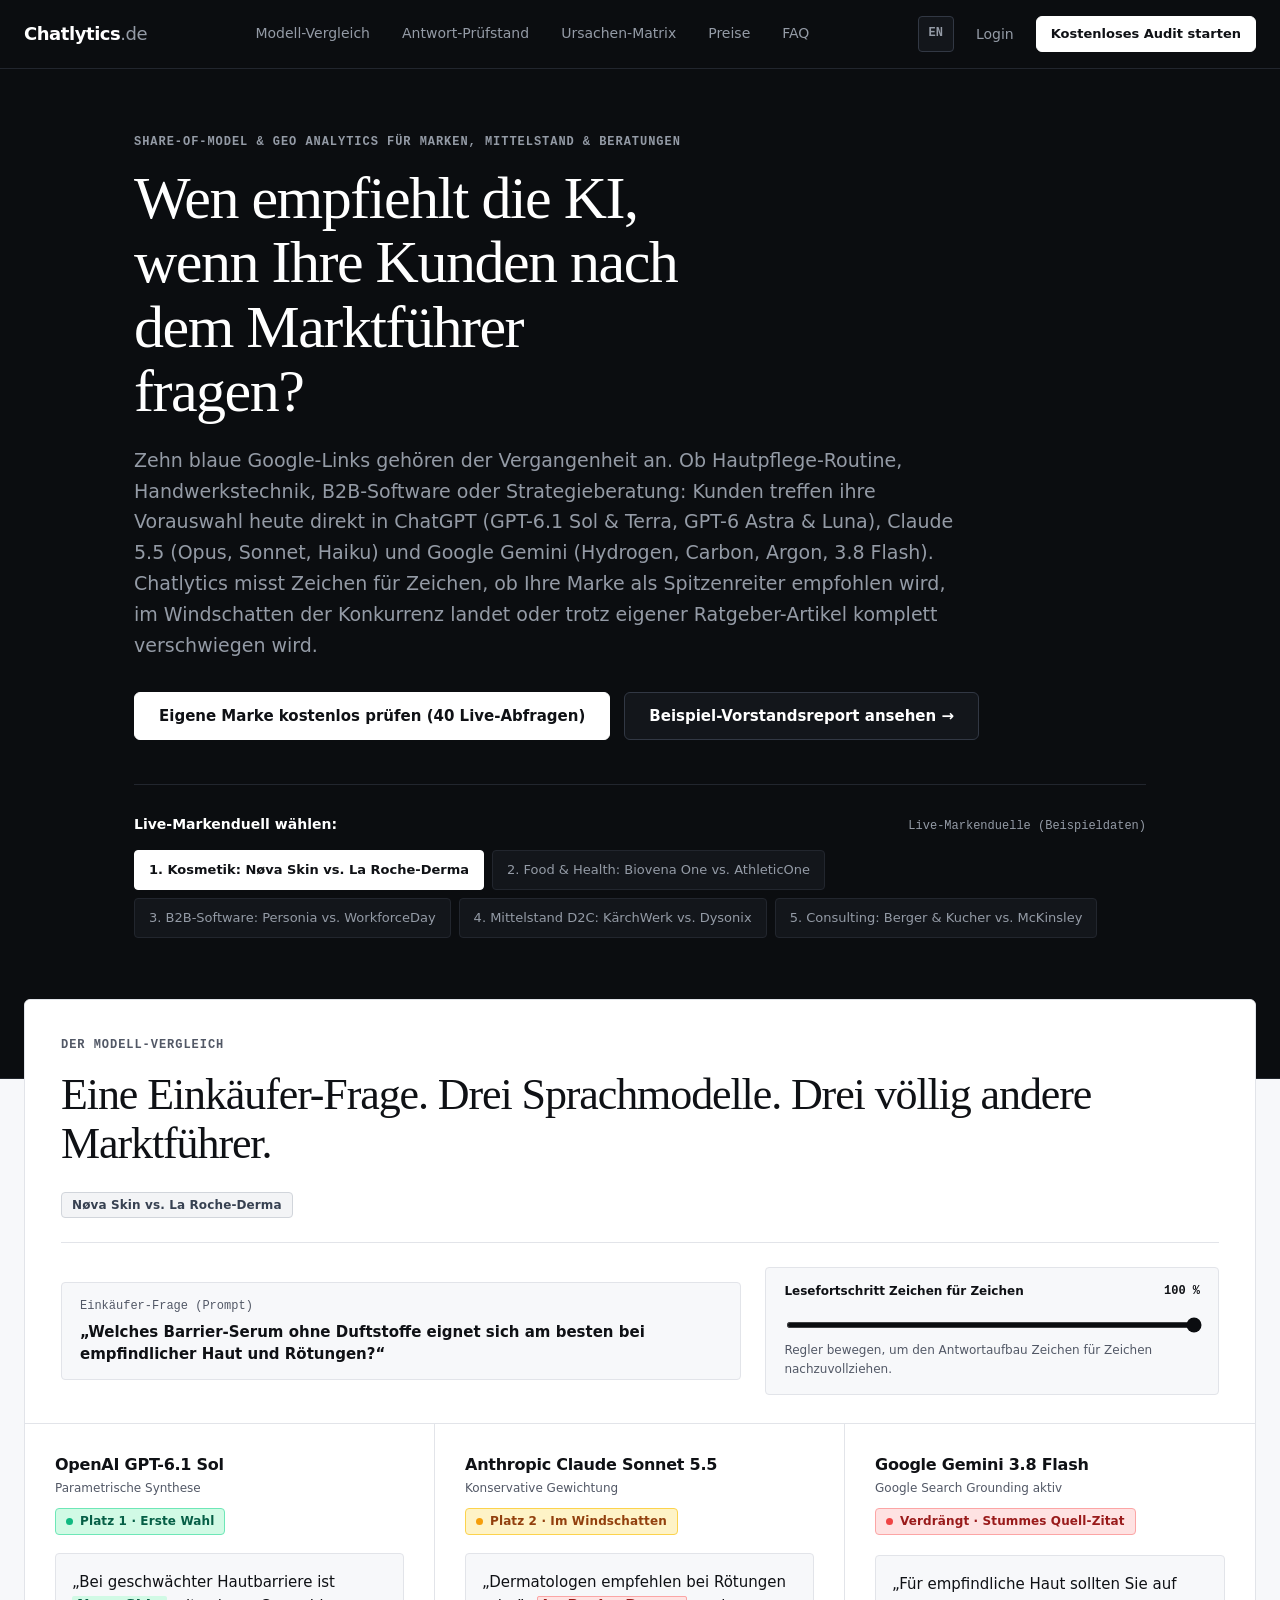
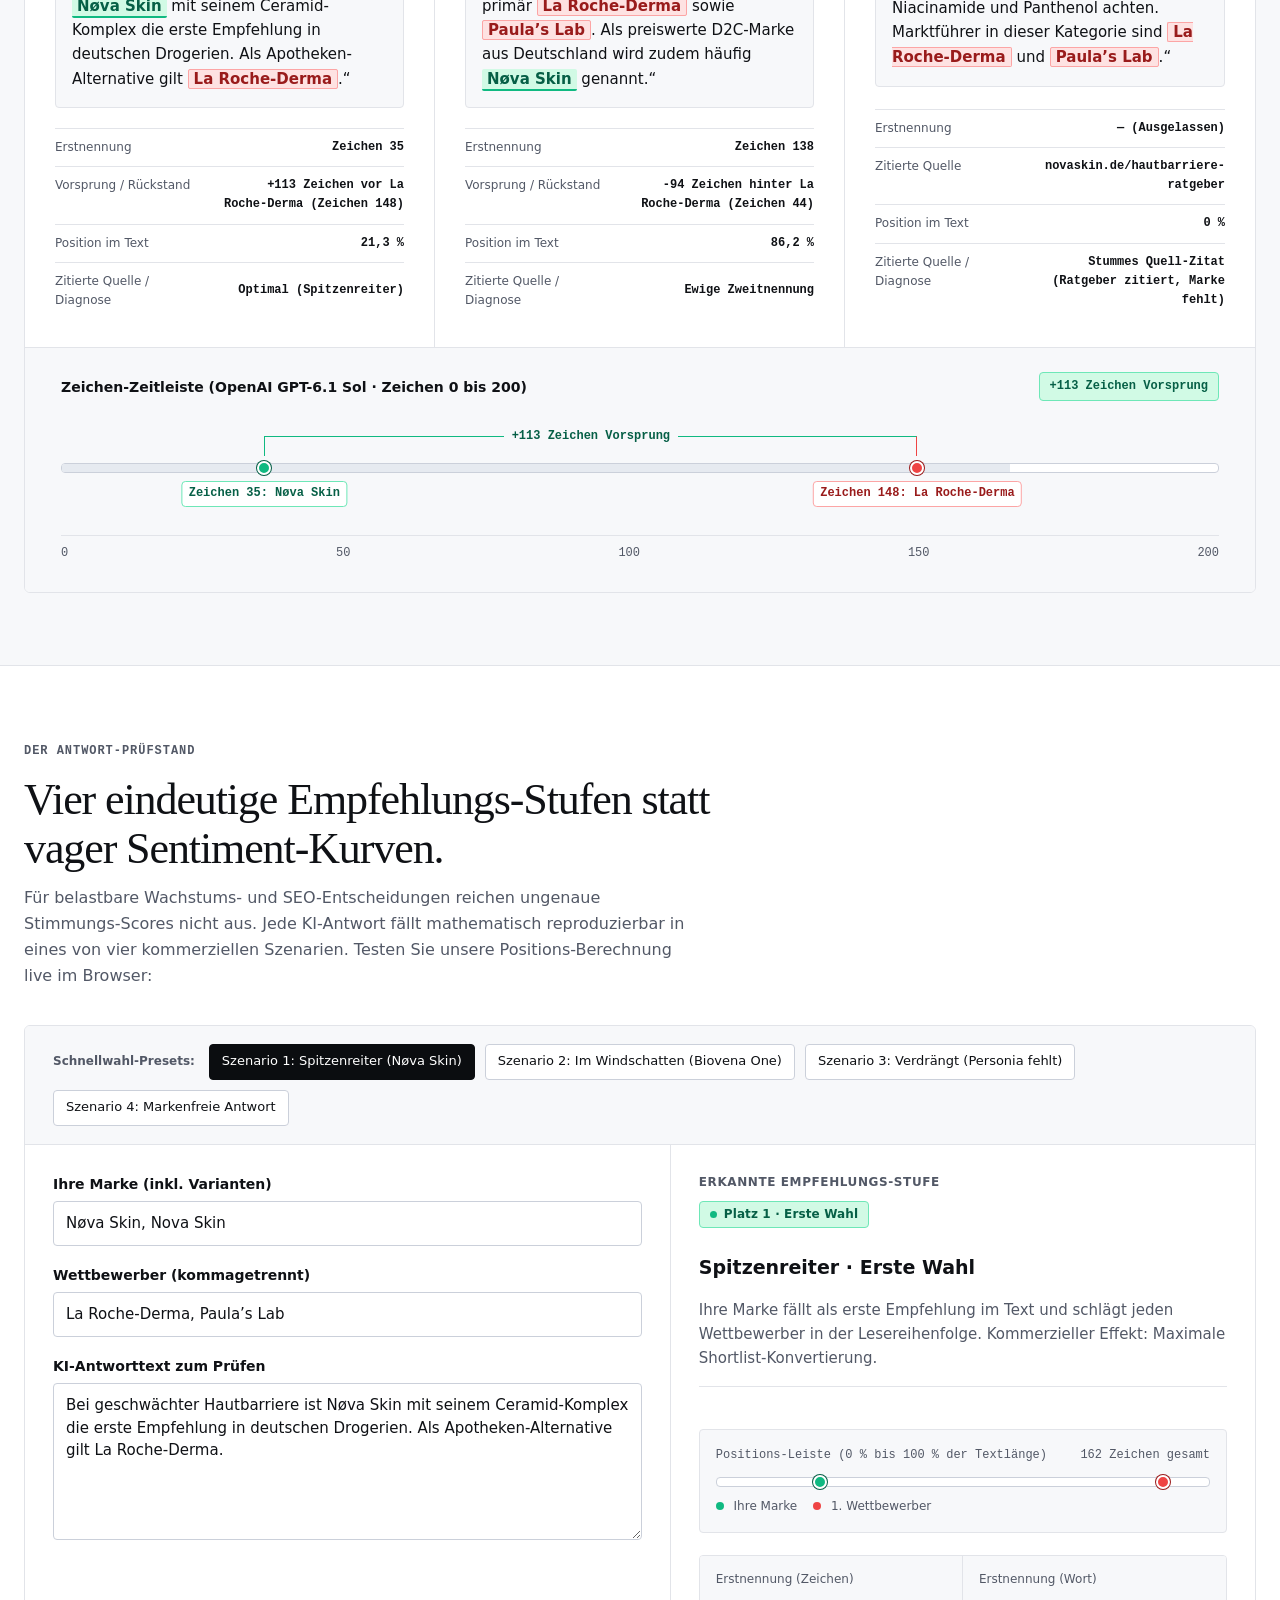
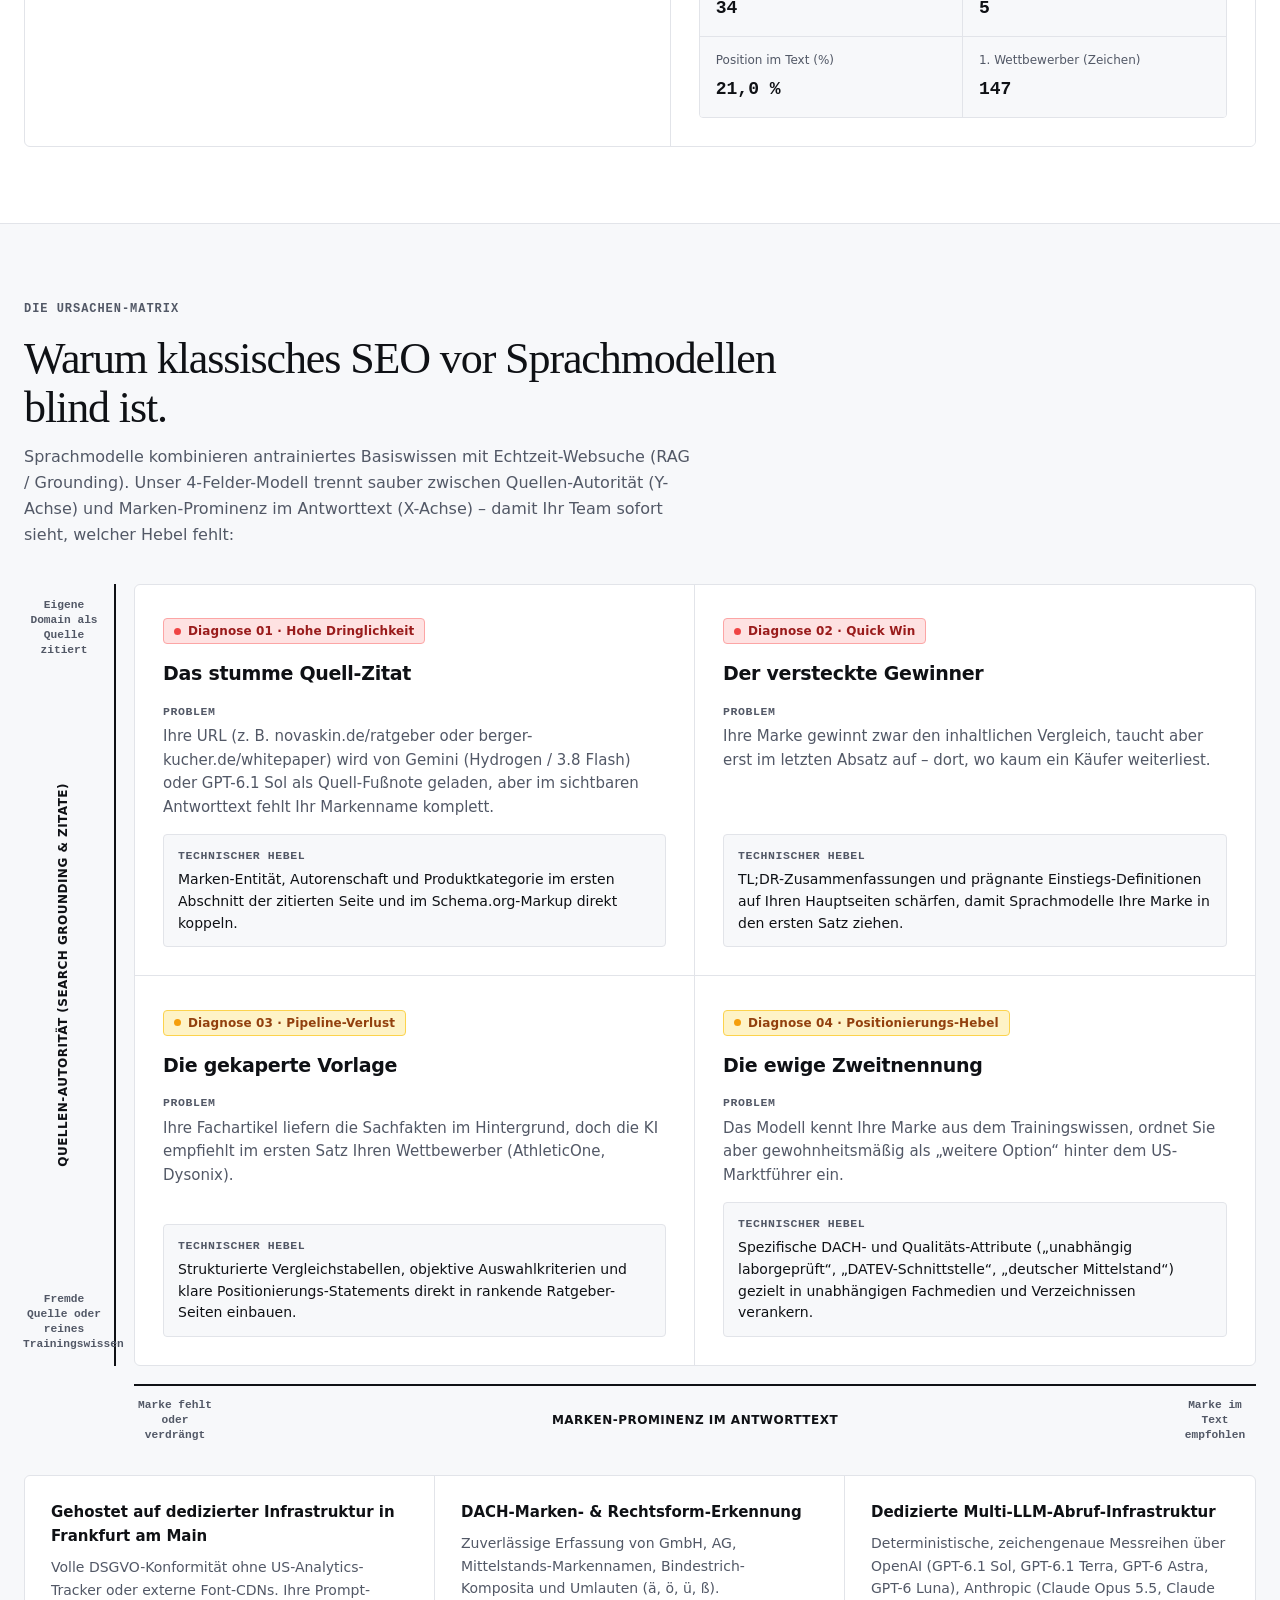
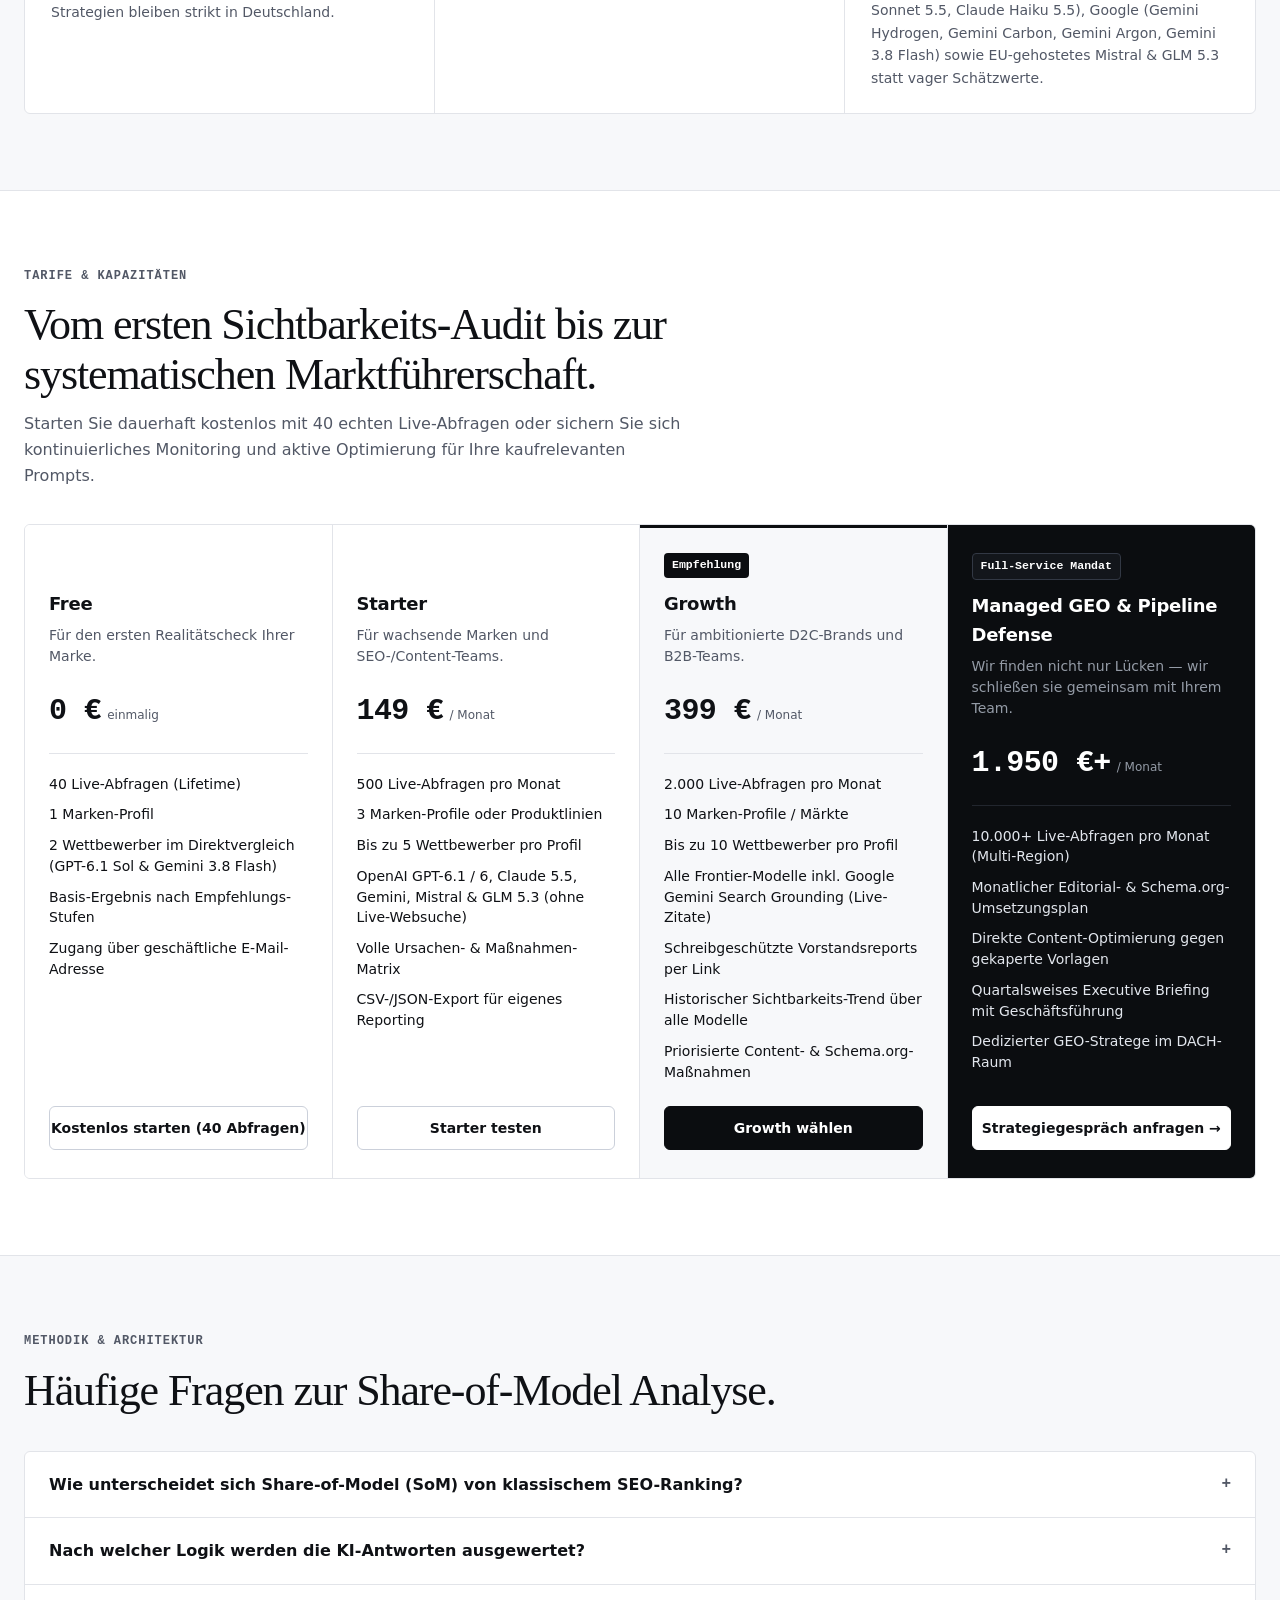
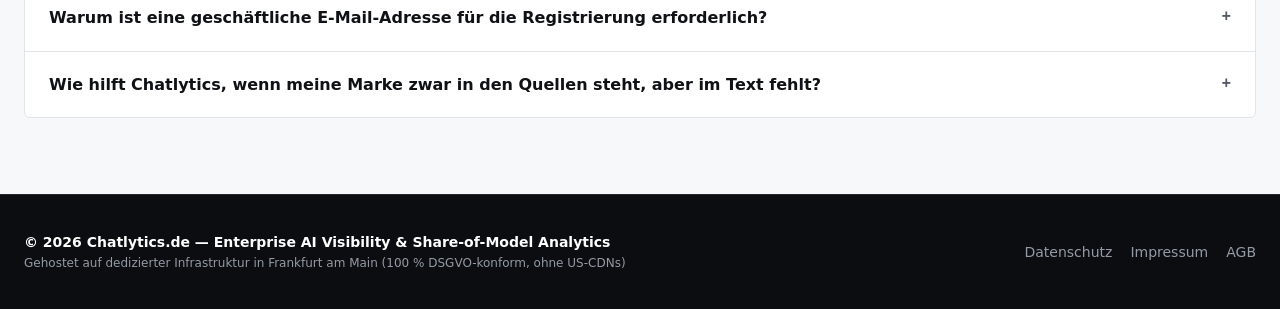
==== commit 267bb110: "feat(ui): showcase current frontier models, align i18n copy, and fix admin ESM & favicon" ====
--- a/index.html
+++ b/index.html
@@ -5,6 +5,7 @@
   <meta name="viewport" content="width=device-width, initial-scale=1.0">
   <meta name="description" content="Chatlytics.de — Share-of-Model & Generative Engine Optimization (GEO) Analyse-Plattform für Marken, Mittelstand und Beratungen im DACH-Raum.">
   <title>Chatlytics.de — Share-of-Model & GEO Intelligence</title>
+  <link rel="icon" href="assets/favicon.svg" type="image/svg+xml">
   <link rel="stylesheet" href="assets/css/app.css">
 </head>
 <body>
@@ -61,7 +62,7 @@
         <p class="section-eyebrow" data-i18n="hero.eyebrow">SHARE-OF-MODEL &amp; GEO ANALYTICS FÜR MARKEN, MITTELSTAND &amp; BERATUNGEN</p>
         <h1 class="hero-title" data-i18n="hero.title">Wen empfiehlt die KI, wenn Ihre Kunden nach dem Marktführer fragen?</h1>
         <p class="hero-subhead" data-i18n="hero.subtitle">
-          Zehn blaue Google-Links gehören der Vergangenheit an. Ob Hautpflege-Routine, Handwerkstechnik, B2B-Software oder Strategieberatung: Kunden treffen ihre Vorauswahl heute direkt in ChatGPT, Claude und Gemini. Chatlytics misst Zeichen für Zeichen, ob Ihre Marke als Spitzenreiter empfohlen wird, im Windschatten der Konkurrenz landet oder trotz eigener Ratgeber-Artikel komplett verschwiegen wird.
+          Zehn blaue Google-Links gehören der Vergangenheit an. Ob Hautpflege-Routine, Handwerkstechnik, B2B-Software oder Strategieberatung: Kunden treffen ihre Vorauswahl heute direkt in ChatGPT (GPT-6.1 Sol &amp; Terra, GPT-6 Astra &amp; Luna), Claude 5.5 (Opus, Sonnet, Haiku) und Google Gemini (Hydrogen, Carbon, Argon, 3.8 Flash). Chatlytics misst Zeichen für Zeichen, ob Ihre Marke als Spitzenreiter empfohlen wird, im Windschatten der Konkurrenz landet oder trotz eigener Ratgeber-Artikel komplett verschwiegen wird.
         </p>
 
         <div class="hero-cta-row">
@@ -118,11 +119,11 @@
 
           <!-- 3-Column Model Comparison -->
           <div class="model-grid">
-            <!-- OpenAI GPT-4o -->
+            <!-- OpenAI GPT-6.1 Sol -->
             <article class="model-col">
               <div class="model-col-head">
                 <div>
-                  <h3 id="model-name-openai" class="model-name">OpenAI GPT-4o</h3>
+                  <h3 id="model-name-openai" class="model-name">OpenAI GPT-6.1 Sol</h3>
                   <div id="model-sub-openai" class="model-sub" data-i18n="dossier.openai_sub">Parametrische Synthese</div>
                 </div>
                 <span id="model-badge-openai" class="status-badge status-win">
@@ -157,11 +158,11 @@
               </table>
             </article>
 
-            <!-- Anthropic Claude 3.5 -->
+            <!-- Anthropic Claude Sonnet 5.5 -->
             <article class="model-col">
               <div class="model-col-head">
                 <div>
-                  <h3 id="model-name-claude" class="model-name">Anthropic Claude 3.5</h3>
+                  <h3 id="model-name-claude" class="model-name">Anthropic Claude Sonnet 5.5</h3>
                   <div id="model-sub-claude" class="model-sub" data-i18n="dossier.claude_sub">Konservative Gewichtung</div>
                 </div>
                 <span id="model-badge-claude" class="status-badge status-halo">
@@ -196,11 +197,11 @@
               </table>
             </article>
 
-            <!-- Google Gemini 1.5 -->
+            <!-- Google Gemini 3.8 Flash -->
             <article class="model-col">
               <div class="model-col-head">
                 <div>
-                  <h3 id="model-name-gemini" class="model-name">Google Gemini 1.5</h3>
+                  <h3 id="model-name-gemini" class="model-name">Google Gemini 3.8 Flash</h3>
                   <div id="model-sub-gemini" class="model-sub" data-i18n="dossier.gemini_sub">Google Search Grounding aktiv</div>
                 </div>
                 <span id="model-badge-gemini" class="status-badge status-loss">
@@ -236,10 +237,10 @@
             </article>
           </div>
 
-          <!-- Synchronized Character Timeline (0..200 based on OpenAI GPT-4o) -->
+          <!-- Synchronized Character Timeline (0..200 based on OpenAI GPT-6.1 Sol) -->
           <div class="dossier-timeline">
             <div class="timeline-top-row">
-              <span class="timeline-heading" data-i18n="dossier.timeline_title">Zeichen-Zeitleiste (OpenAI GPT-4o · Zeichen 0 bis 200)</span>
+              <span class="timeline-heading" data-i18n="dossier.timeline_title">Zeichen-Zeitleiste (OpenAI GPT-6.1 Sol · Zeichen 0 bis 200)</span>
               <span id="timeline-lead-pill" class="timeline-lead-pill">+113 Zeichen Vorsprung</span>
             </div>
 
@@ -280,7 +281,7 @@
           <p class="section-eyebrow" data-i18n="workbench.eyebrow">INTERAKTIVER ANTWORT-PRÜFSTAND</p>
           <h2 class="section-title" data-i18n="workbench.title">Was die 4 Empfehlungs-Stufen in der Praxis bedeuten</h2>
           <p class="section-subhead" data-i18n="workbench.subtitle">
-            Testen Sie eine echte ChatGPT- oder Gemini-Antwort mit Ihrem eigenen Markennamen. Der Prüfstand erkennt deutsche Schreibweisen, Rechtsformen und Umlaute und ermittelt die exakte Positionierung gegenüber Ihren Wettbewerbern.
+            Testen Sie eine echte GPT-6.1-, Claude-5.5- oder Gemini-Antwort (Hydrogen / 3.8 Flash) mit Ihrem eigenen Markennamen. Der Prüfstand erkennt deutsche Schreibweisen, Rechtsformen und Umlaute und ermittelt die exakte Positionierung gegenüber Ihren Wettbewerbern.
           </p>
         </div>
 
@@ -504,7 +505,7 @@
           <div class="trust-pillar">
             <h3 class="trust-pillar-title" data-i18n="pillar.3_title">Dedizierte Multi-LLM-Abruf-Infrastruktur</h3>
             <p class="trust-pillar-desc" data-i18n="pillar.3_desc">
-              Deterministische, zeichengenaue Messreihen über OpenAI GPT-4o, Anthropic Claude 3.5 und Google Gemini 1.5 statt vager Schätzwerte.
+              Deterministische, zeichengenaue Messreihen über OpenAI (GPT-6.1 Sol, GPT-6.1 Terra, GPT-6 Astra, GPT-6 Luna), Anthropic (Claude Opus 5.5, Claude Sonnet 5.5, Claude Haiku 5.5), Google (Gemini Hydrogen, Gemini Carbon, Gemini Argon, Gemini 3.8 Flash) sowie EU-gehostetes Mistral &amp; GLM 5.3 statt vager Schätzwerte.
             </p>
           </div>
         </div>
@@ -535,7 +536,7 @@
             <ul class="pricing-features">
               <li data-i18n="pricing.free.feat_1">40 Live-Abfragen (Lifetime)</li>
               <li data-i18n="pricing.free.feat_2">1 Marken-Profil</li>
-              <li data-i18n="pricing.free.feat_3">2 Wettbewerber im Direktvergleich</li>
+              <li data-i18n="pricing.free.feat_3">2 Wettbewerber im Direktvergleich (GPT-6.1 Sol &amp; Gemini 3.8 Flash)</li>
               <li data-i18n="pricing.free.feat_4">Basis-Ergebnis nach Empfehlungs-Stufen</li>
               <li data-i18n="pricing.free.feat_5">Zugang über geschäftliche E-Mail-Adresse</li>
             </ul>
@@ -555,7 +556,7 @@
               <li data-i18n="pricing.starter.feat_1">500 Live-Abfragen pro Monat</li>
               <li data-i18n="pricing.starter.feat_2">3 Marken-Profile oder Produktlinien</li>
               <li data-i18n="pricing.starter.feat_3">Bis zu 5 Wettbewerber pro Profil</li>
-              <li data-i18n="pricing.starter.feat_4">OpenAI, Anthropic &amp; Gemini (ohne Live-Websuche)</li>
+              <li data-i18n="pricing.starter.feat_4">OpenAI GPT-6.1 / 6, Claude 5.5, Gemini, Mistral &amp; GLM 5.3 (ohne Live-Websuche)</li>
               <li data-i18n="pricing.starter.feat_5">Volle Ursachen- &amp; Maßnahmen-Matrix</li>
               <li data-i18n="pricing.starter.feat_6">CSV-/JSON-Export für eigenes Reporting</li>
             </ul>
@@ -575,7 +576,7 @@
               <li data-i18n="pricing.growth.feat_1">2.000 Live-Abfragen pro Monat</li>
               <li data-i18n="pricing.growth.feat_2">10 Marken-Profile / Märkte</li>
               <li data-i18n="pricing.growth.feat_3">Bis zu 10 Wettbewerber pro Profil</li>
-              <li data-i18n="pricing.growth.feat_4">Inklusive Google Search Grounding (Live-Zitate)</li>
+              <li data-i18n="pricing.growth.feat_4">Alle Frontier-Modelle inkl. Google Gemini Search Grounding (Live-Zitate)</li>
               <li data-i18n="pricing.growth.feat_5">Schreibgeschützte Vorstandsreports per Link</li>
               <li data-i18n="pricing.growth.feat_6">Historischer Sichtbarkeits-Trend über alle Modelle</li>
               <li data-i18n="pricing.growth.feat_7">Priorisierte Content- &amp; Schema.org-Maßnahmen</li>
@@ -640,7 +641,7 @@
               <span class="faq-chevron" aria-hidden="true">+</span>
             </summary>
             <div class="faq-answer" data-i18n="faq.a3">
-              Jeder Test-Account verbraucht echte Rechenkapazität über offizielle OpenAI-, Anthropic- und Google-Schnittstellen. Die Verifizierung über Firmendomains verhindert Missbrauch und sichert dauerhaft schnelle Analyse-Zeiten für unsere Unternehmenskunden.
+              Jeder Test-Account verbraucht echte Rechenkapazität über offizielle Schnittstellen für OpenAI (GPT-6.1 / 6), Anthropic (Claude 5.5), Google (Gemini) und EU-gehostetes Mistral. Die Verifizierung über Firmendomains verhindert Missbrauch und sichert dauerhaft schnelle Analyse-Zeiten für unsere Unternehmenskunden.
             </div>
           </details>
 
@@ -692,7 +693,7 @@
         <!-- Signup Form -->
         <form id="form-signup" novalidate>
           <p class="text-sm text-muted" style="margin-bottom: 16px;" data-i18n="auth.signup_sub">
-            Starten Sie mit 40 Live-Abfragen über GPT-4o, Claude 3.5 und Gemini 1.5 — ohne Kreditkarte.
+            Starten Sie mit 40 Live-Abfragen über GPT-6.1 Sol, Claude Sonnet 5.5 und Gemini 3.8 Flash — ohne Kreditkarte.
           </p>
           <div id="signup-error" class="alert alert-error hidden" role="alert"></div>
 
@@ -761,7 +762,7 @@
             <div class="report-kpi-val font-mono">33,3 %</div>
           </div>
           <div class="report-kpi">
-            <div class="report-kpi-label">Vorsprung (GPT-4o)</div>
+            <div class="report-kpi-label">Vorsprung (GPT-6.1 Sol)</div>
             <div class="report-kpi-val font-mono">+113 Z.</div>
           </div>
         </div>
@@ -774,7 +775,7 @@
         <table class="model-metrics-table">
           <tbody>
             <tr>
-              <th scope="row">Kritischster Befund (Gemini Search)</th>
+              <th scope="row">Kritischster Befund (Gemini 3.8 Flash Search)</th>
               <td id="report-preview-diag">Stummes Quell-Zitat (Ratgeber zitiert, Marke fehlt)</td>
             </tr>
             <tr>
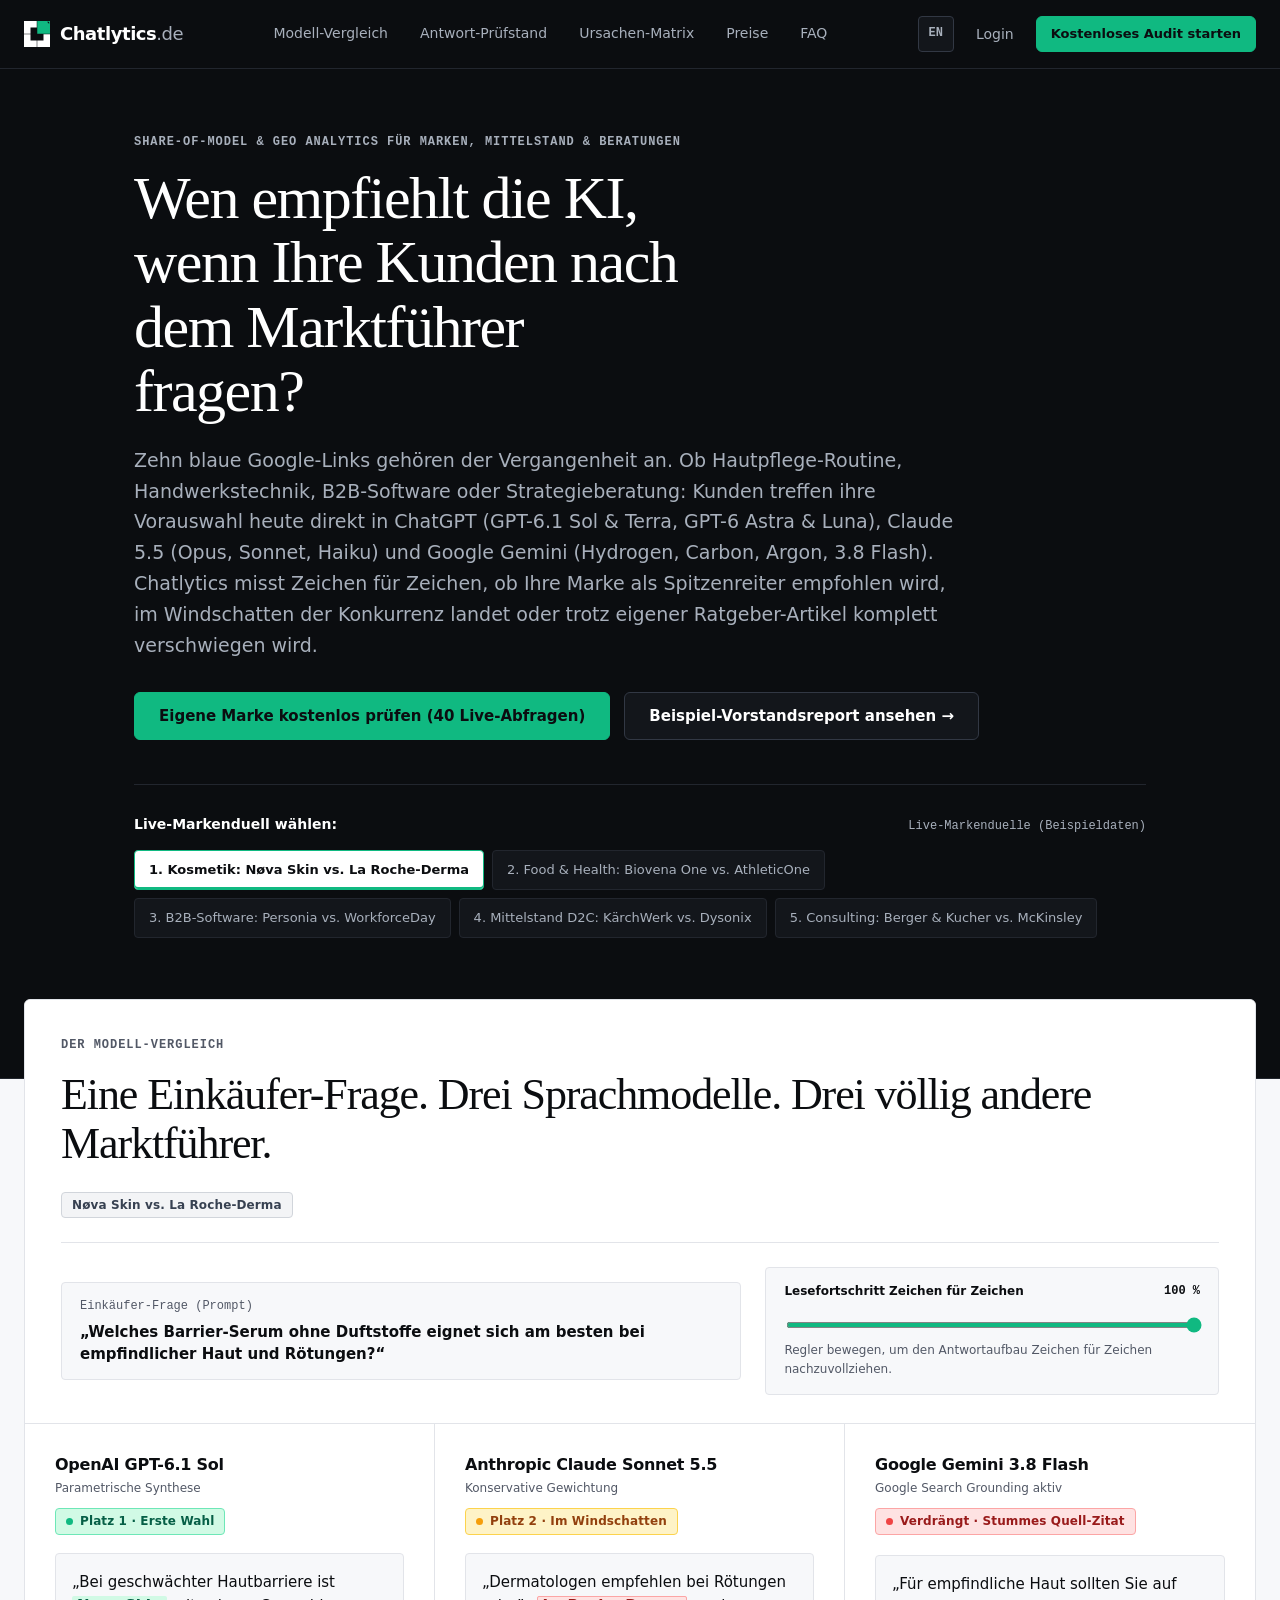
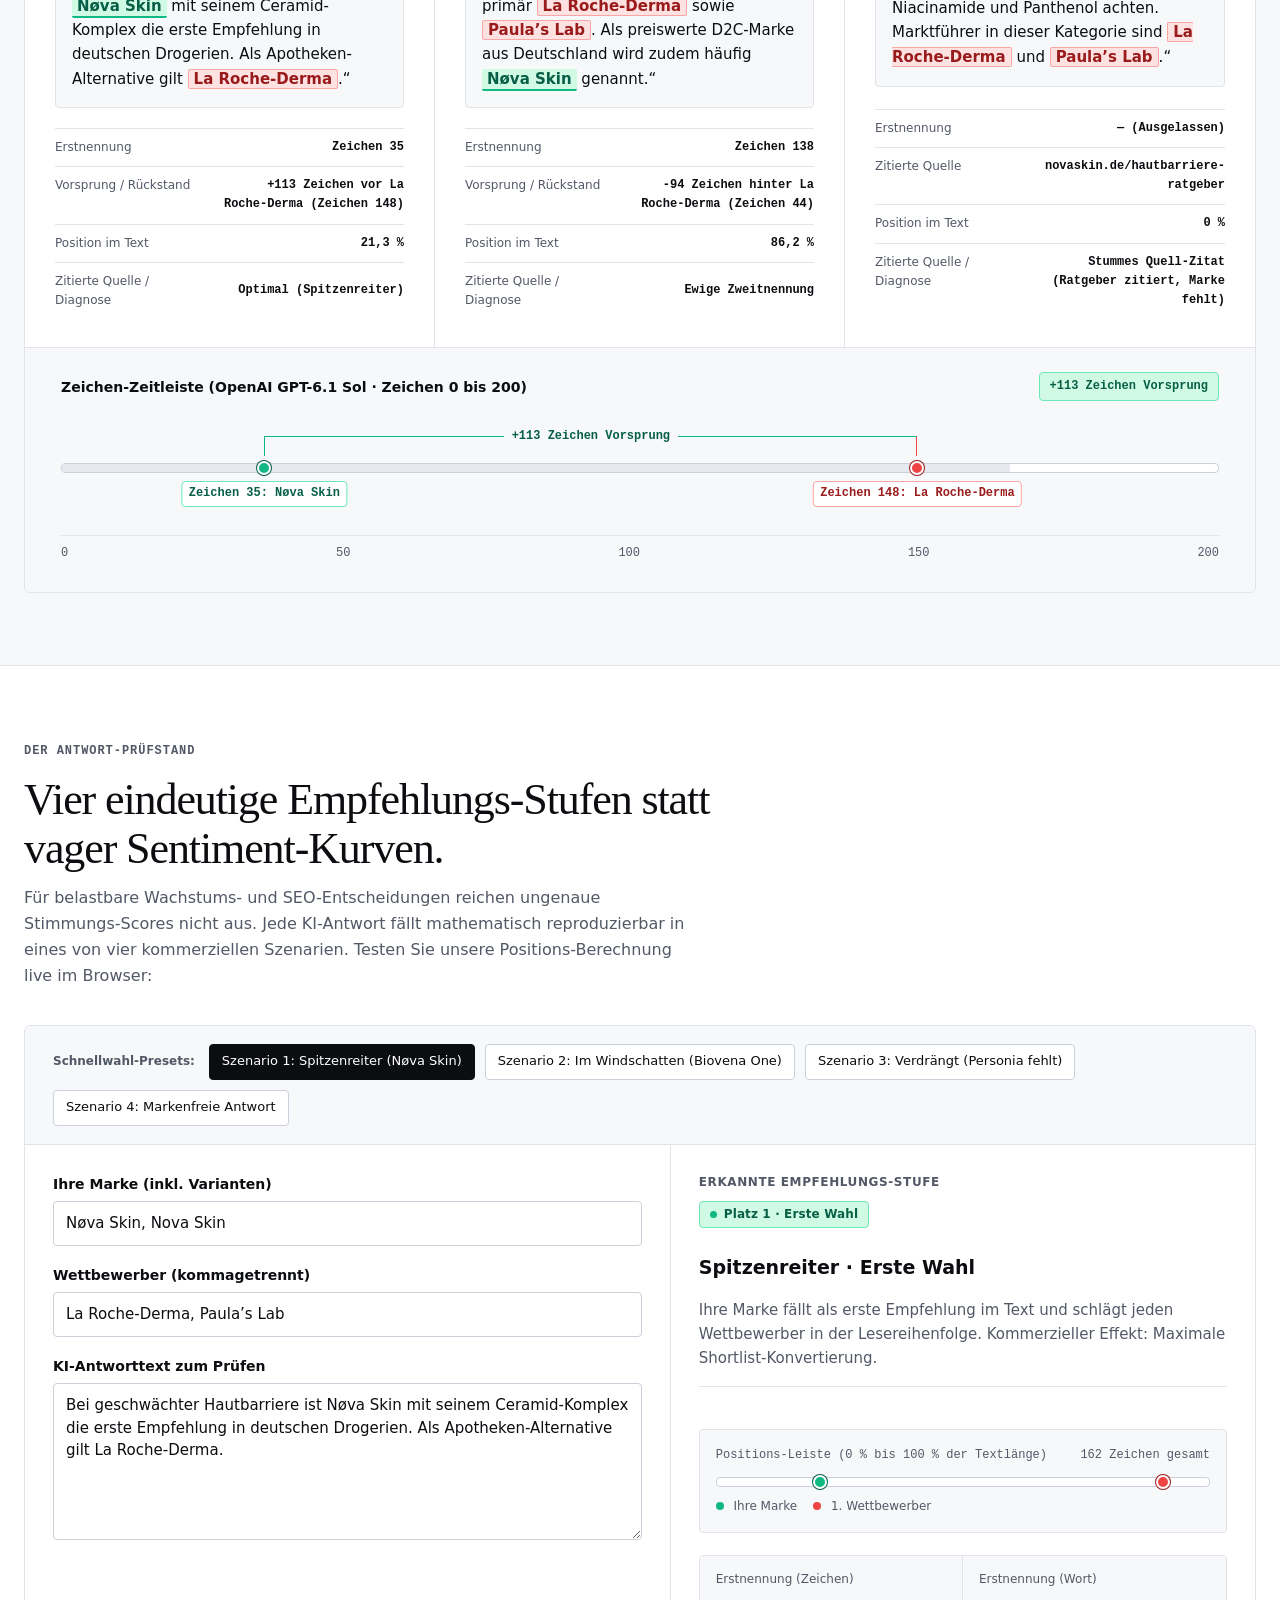
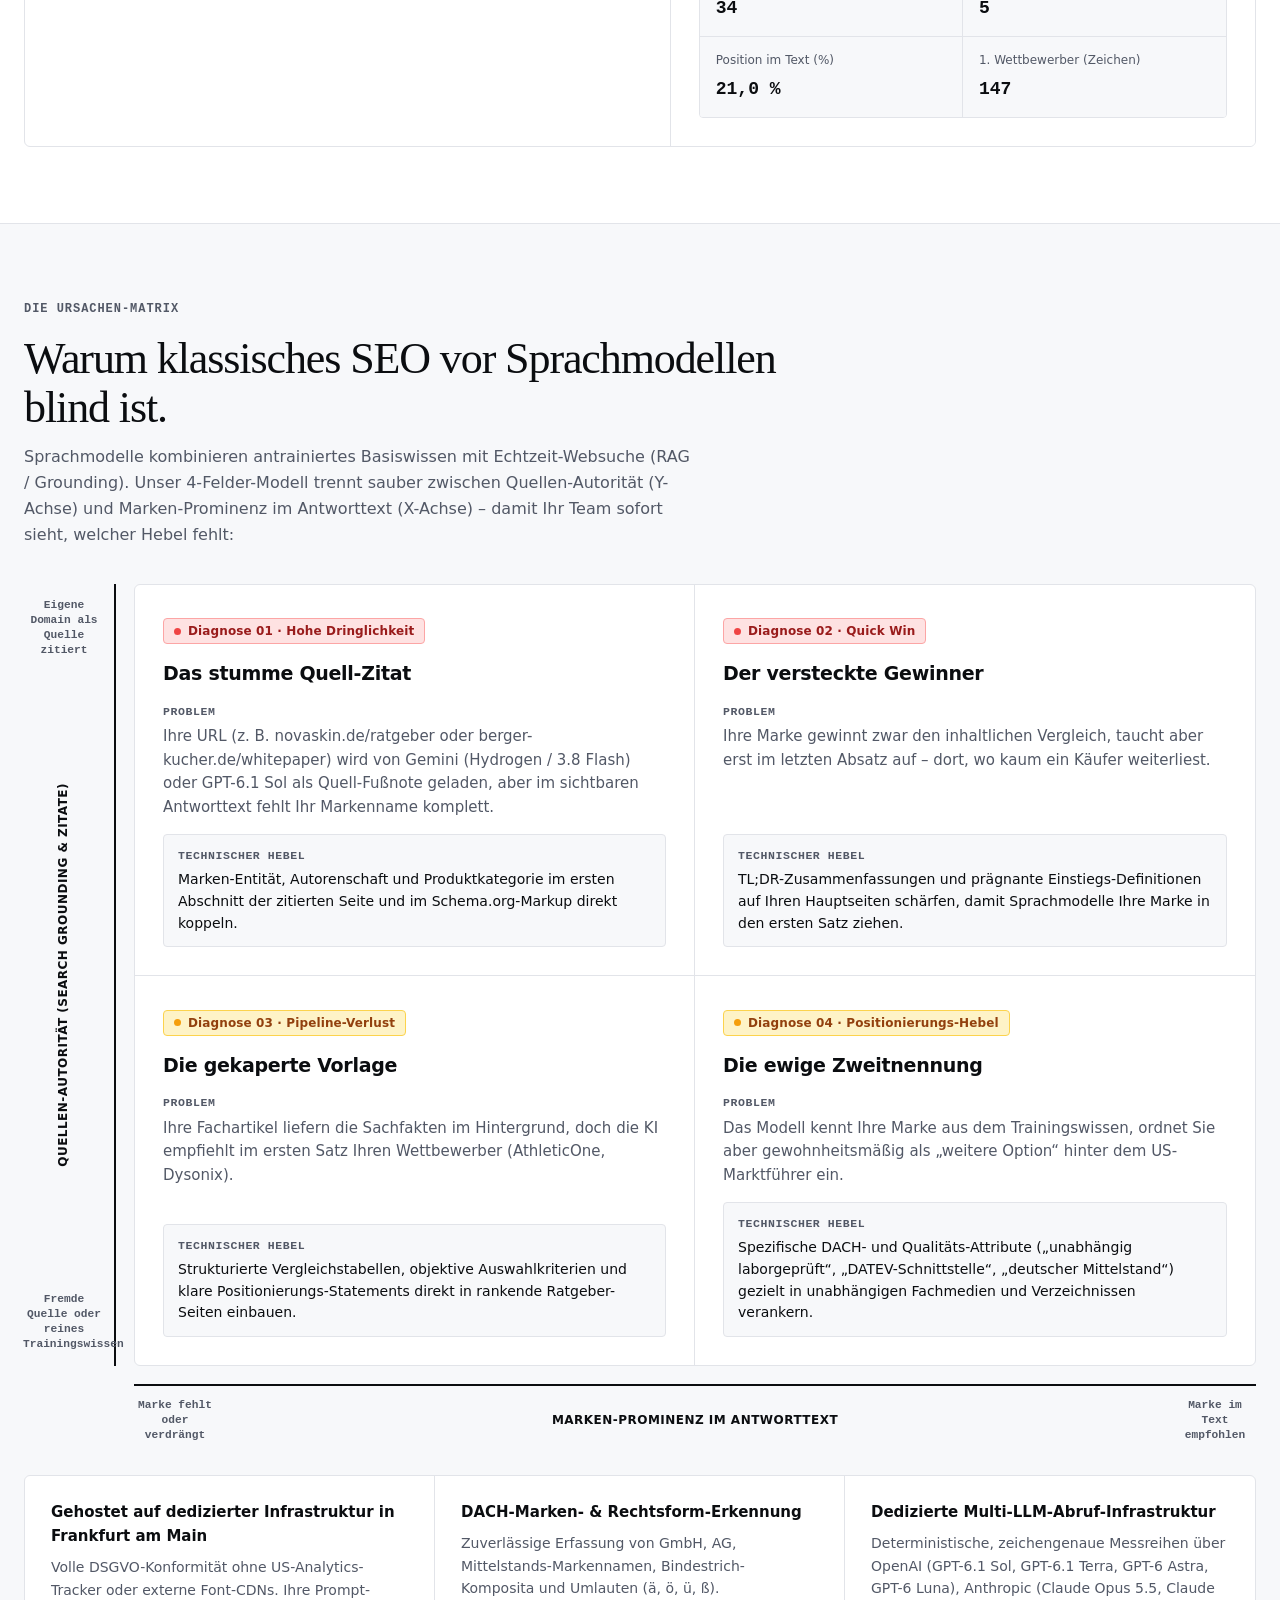
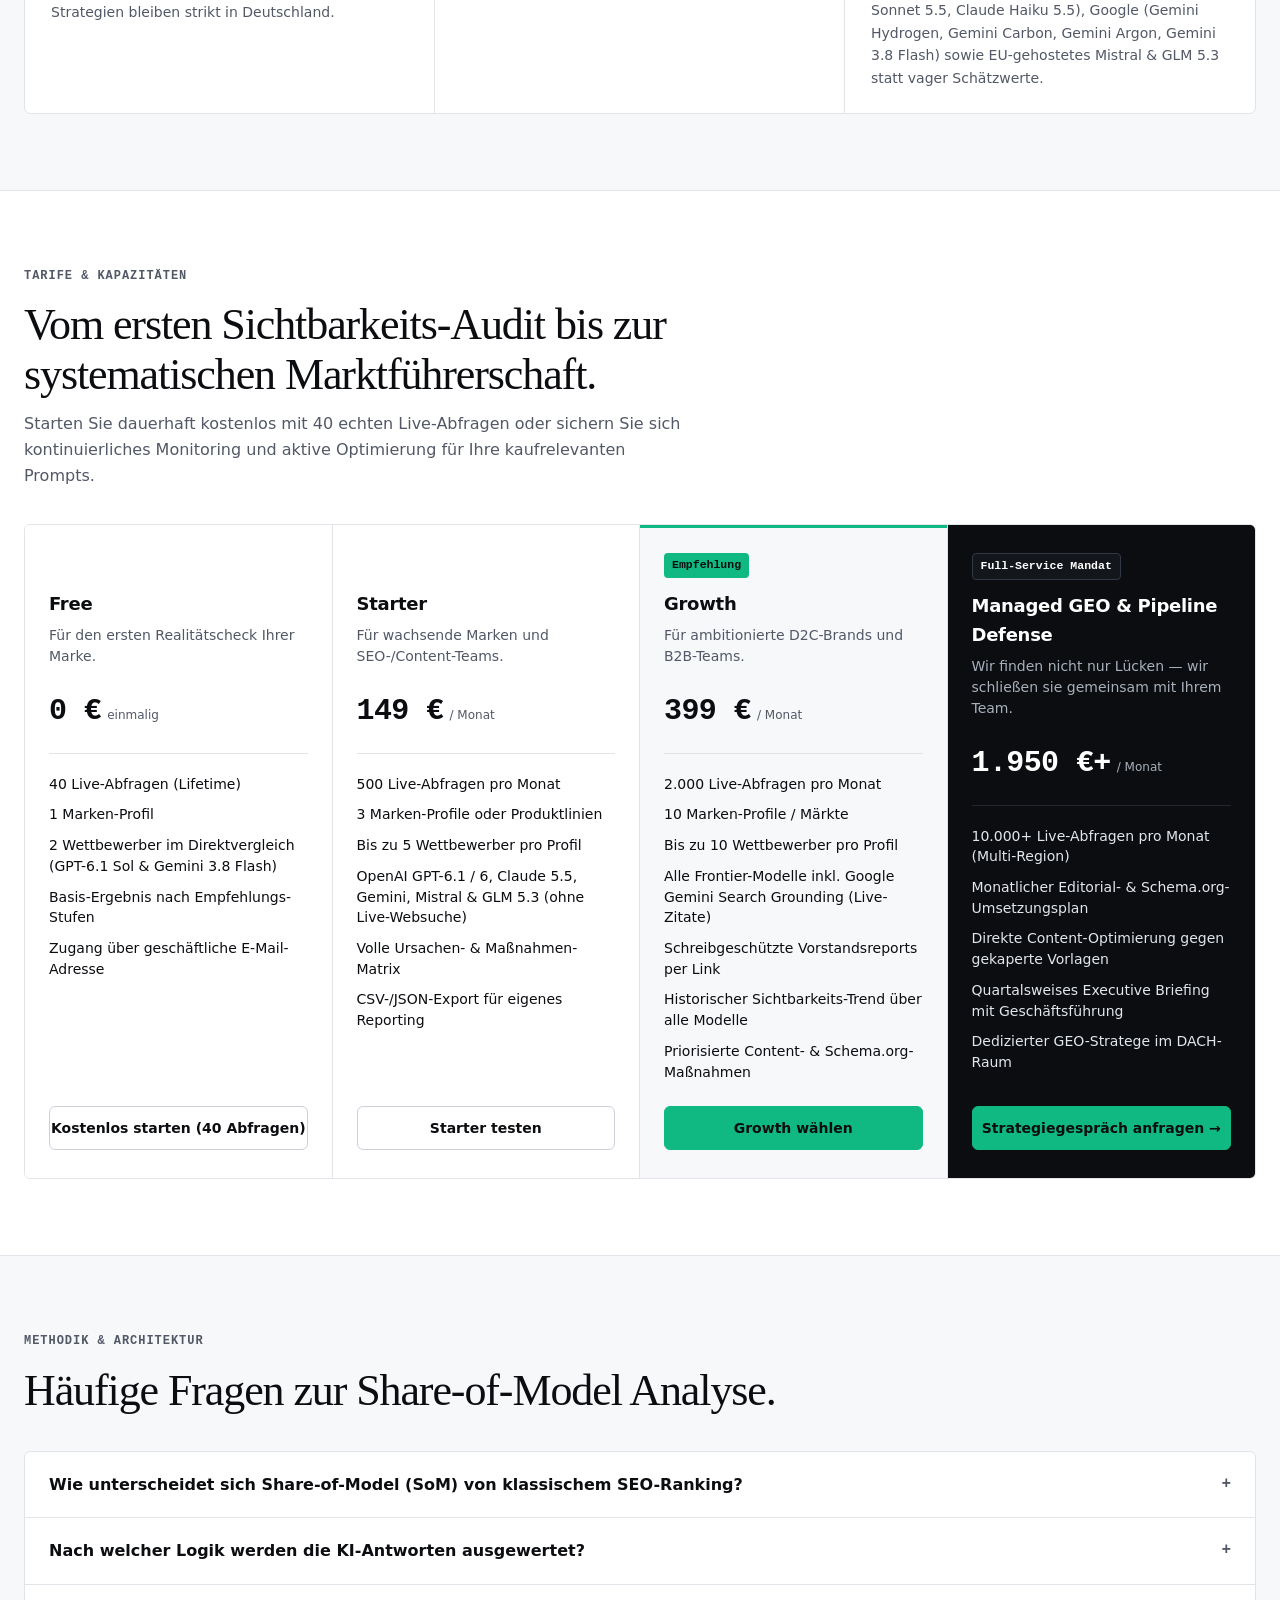
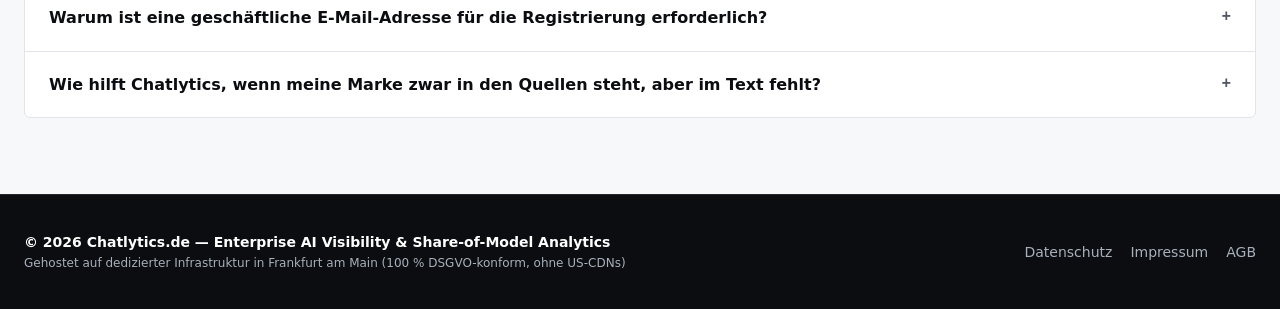
==== commit 5e636d79: "feat(ui): apply Obsidian/Alabaster/Emerald semantic theme and vector brand SVGs" ====
--- a/index.html
+++ b/index.html
@@ -15,7 +15,15 @@
   <header class="navbar">
     <div class="container navbar-inner">
       <a href="index.html" class="logo" aria-label="Chatlytics.de Startseite">
-        Chatlytics<span class="logo-tld">.de</span>
+        <svg class="logo-mark" width="26" height="26" viewBox="0 0 100 100" fill="none" aria-hidden="true">
+          <g fill="currentColor">
+            <path d="M0 0H49V25H25V49H0Z"/>
+            <path d="M0 51H25V75H49V100H0Z"/>
+            <path d="M51 75H75V51H100V100H51Z"/>
+          </g>
+          <path fill="#10B981" fill-rule="evenodd" d="M51 0H100V49H51ZM88.6 3.2H96.8V11.4Z"/>
+        </svg>
+        <span>Chatlytics<span class="logo-tld">.de</span></span>
       </a>
 
       <nav class="nav-links" aria-label="Hauptnavigation">
@@ -31,7 +39,7 @@
           <span id="current-lang-label">EN</span>
         </button>
         <a href="#login" id="btn-open-login" class="nav-login-link" data-open-modal="auth" data-auth-mode="login" data-i18n="nav.login">Login</a>
-        <button id="btn-open-signup" type="button" class="btn btn-light btn-sm" data-open-modal="auth" data-auth-mode="signup" data-tier="free" data-i18n="nav.signup">Kostenloses Audit starten</button>
+        <button id="btn-open-signup" type="button" class="btn btn-primary btn-sm" data-open-modal="auth" data-auth-mode="signup" data-tier="free" data-i18n="nav.signup">Kostenloses Audit starten</button>
 
         <button id="btn-mobile-menu" type="button" class="btn-mobile-menu" aria-label="Menü öffnen" aria-expanded="false" aria-controls="mobile-nav-drawer">
           <svg width="20" height="20" viewBox="0 0 20 20" fill="none" stroke="currentColor" stroke-width="1.75" aria-hidden="true">
@@ -50,7 +58,7 @@
         <a href="#faq" class="nav-link" data-i18n="nav.faq">FAQ</a>
         <button id="btn-mobile-report" type="button" class="btn btn-dark-outline btn-block" data-i18n="hero.cta_secondary">Beispiel-Vorstandsreport ansehen →</button>
         <button type="button" class="btn btn-dark-outline btn-block" data-open-modal="auth" data-auth-mode="login" data-i18n="nav.login">Login</button>
-        <button type="button" class="btn btn-light btn-block" data-open-modal="auth" data-auth-mode="signup" data-tier="free" data-i18n="nav.signup">Kostenloses Audit starten</button>
+        <button type="button" class="btn btn-primary btn-block" data-open-modal="auth" data-auth-mode="signup" data-tier="free" data-i18n="nav.signup">Kostenloses Audit starten</button>
       </nav>
     </div>
   </header>
@@ -66,7 +74,7 @@
         </p>
 
         <div class="hero-cta-row">
-          <button id="hero-btn-signup" type="button" class="btn btn-light btn-lg" data-open-modal="auth" data-auth-mode="signup" data-tier="free" data-i18n="hero.cta_primary">Eigene Marke kostenlos prüfen (40 Live-Abfragen)</button>
+          <button id="hero-btn-signup" type="button" class="btn btn-primary btn-lg" data-open-modal="auth" data-auth-mode="signup" data-tier="free" data-i18n="hero.cta_primary">Eigene Marke kostenlos prüfen (40 Live-Abfragen)</button>
           <button id="btn-open-report" type="button" class="btn btn-dark-outline btn-lg" data-i18n="hero.cta_secondary">Beispiel-Vorstandsreport ansehen →</button>
         </div>
 
@@ -600,7 +608,7 @@
               <li data-i18n="pricing.managed.feat_4">Quartalsweises Executive Briefing mit Geschäftsführung</li>
               <li data-i18n="pricing.managed.feat_5">Dedizierter GEO-Stratege im DACH-Raum</li>
             </ul>
-            <button id="btn-open-strategy" type="button" class="btn btn-light btn-block" data-i18n="pricing.managed.cta">Strategiegespräch anfragen →</button>
+            <button id="btn-open-strategy" type="button" class="btn btn-primary btn-block" data-i18n="pricing.managed.cta">Strategiegespräch anfragen →</button>
           </article>
         </div>
       </div>
@@ -808,7 +816,7 @@
           Vereinbaren Sie ein vertrauliches Erstgespräch mit unserem GEO-Team im DACH-Raum. Alternativ erreichen Sie uns direkt unter <a href="mailto:kontakt@chatlytics.de">kontakt@chatlytics.de</a>.
         </p>
 
-        <div id="strategy-success" class="text-sm" style="margin-bottom: 12px; color: var(--status-win-text);" aria-live="polite"></div>
+        <div id="strategy-success" class="text-sm" style="margin-bottom: 12px; color: var(--color-success-text);" aria-live="polite"></div>
 
         <div class="form-group">
           <label for="strat-name" class="form-label">Ihr Name &amp; Funktion</label>
--- a/assets/css/app.css
+++ b/assets/css/app.css
@@ -1,64 +1,114 @@
 /**
  * assets/css/app.css
- * Chatlytics.de — "The Obsidian Dossier" Design System
+ * Chatlytics.de — Semantic Design System (Obsidian / Alabaster / First Choice Emerald)
  *
  * Design Principles:
- * - High-contrast alternation: Obsidian (#0B0D10) stage + Alabaster (#F7F8FA) & Paper (#FFFFFF) analytical grid.
- * - Structural 1px hairlines (#22262E dark / #E2E4E9 light) without diffuse drop shadows or neon glows.
- * - 100% Zero-CDN self-contained font stacks (editorial serif display, European grotesque UI, tabular monospace).
- * - WCAG 2.2 AA/AAA contrast, keyboard focus rings, mobile recomposition, and reduced-motion parity.
+ * - Semantic token architecture (--bg-canvas, --bg-surface, --text-primary, --color-primary, etc.)
+ *   enabling effortless Light/Dark Mode switching via [data-theme="dark"].
+ * - Neutrals: Obsidian (#0B0D10), Alabaster (#F7F8FA), Slate Gray (#525866), Hairline Border (#E2E4E9).
+ * - Brand & Action: First Choice Emerald (#10B981) with WCAG AAA Obsidian ink (#0B0D10).
+ * - Semantic Feedback: Success (#10B981), Warning (#F59E0B), Error (#EF4444).
+ * - 100% Zero-CDN self-contained font stacks, structural 1px hairlines, and WCAG 2.2 AA/AAA contrast.
  */
 
 /* ==========================================================================
-   1. DESIGN TOKENS
+   1. DESIGN TOKENS (Semantic Theme Layer + Legacy Aliases)
    ========================================================================== */
-:root {
-  /* Obsidian Stage & Footer Tokens */
-  --bg-obsidian:           #0B0D10;
-  --bg-obsidian-elevated:  #13161B;
-  --bg-obsidian-hover:     #1A1E26;
-  --border-obsidian:       #22262E;
-  --border-obsidian-light: #323844;
-  --text-primary-light:    #FFFFFF;
-  --text-secondary-light:  #949BA6;
-  --text-muted-light:      #A8B0BC;
-
-  /* Alabaster & Paper Analytical Tokens */
-  --bg-alabaster:          #F7F8FA;
-  --bg-paper:              #FFFFFF;
-  --bg-subtle:             #F1F3F6;
-  --border-hairline:       #E2E4E9;
-  --border-hairline-strong:#CBD0DA;
-  --text-primary-dark:     #0F1115;
-  --text-secondary-dark:   #525866;
-  --text-tertiary-dark:    #646B7A;
-
-  /* Action & Focus Accents (WCAG AA compliant) */
-  --accent-action:         #0F1115;
-  --accent-action-hover:   #242933;
-  --accent-focus:          #2563EB;
-  --accent-link:           #1D4ED8;
-
-  /* Semantic Status Tokens (Empfehlungs-Stufen & Diagnose) */
-  --status-win-text:       #065F46;
-  --status-win-bg:         #D1FAE5;
-  --status-win-border:     #6EE7B7;
-  --status-win-dot:        #10B981;
-
-  --status-halo-text:      #92400E;
-  --status-halo-bg:        #FEF3C7;
-  --status-halo-border:    #FCD34D;
-  --status-halo-dot:       #F59E0B;
-
-  --status-loss-text:      #991B1B;
-  --status-loss-bg:        #FEE2E2;
-  --status-loss-border:    #FCA5A5;
-  --status-loss-dot:       #EF4444;
-
-  --status-neutral-text:   #374151;
-  --status-neutral-bg:     #F3F4F6;
-  --status-neutral-border: #D1D5DB;
-  --status-neutral-dot:    #6B7280;
+:root,
+[data-theme="light"] {
+  /* Semantic Surface & Canvas Tokens */
+  --bg-canvas:                 #F7F8FA; /* Alabaster / Off-White */
+  --bg-surface:                #FFFFFF; /* Analytical surface / card */
+  --bg-surface-subtle:         #F1F3F6;
+  --bg-surface-hover:          #E8ECF2;
+  --bg-progress-track:         #E6EAF0;
+  --bg-inverse:                #0B0D10; /* Obsidian / Tiefschwarz */
+  --bg-inverse-elevated:       #13161B;
+  --bg-inverse-hover:          #1A1E26;
+  --bg-overlay:                rgba(11, 13, 16, 0.72);
+
+  /* Semantic Typography Tokens */
+  --text-primary:              #0B0D10; /* Obsidian headings & primary values */
+  --text-secondary:            #525866; /* Slate Gray body copy & secondary labels */
+  --text-muted:                #646B7A; /* Tertiary metadata (AA compliant) */
+  --text-on-inverse:           #FFFFFF;
+  --text-on-inverse-secondary: #A8B0BC;
+  --text-on-inverse-muted:     #949BA6;
+  --text-on-inverse-soft:      #E2E6ED;
+
+  /* Semantic Border Tokens */
+  --border-default:            #E2E4E9; /* Hairline Border */
+  --border-strong:             #CBD0DA;
+  --border-inverse:            #22262E;
+  --border-inverse-strong:     #323844;
+
+  /* Primary Brand & Interaction Tokens (First Choice Emerald) */
+  --color-primary:             #10B981;
+  --color-primary-hover:       #0EA572;
+  --color-primary-fg:          #0B0D10; /* 7.53:1 WCAG AAA contrast on #10B981 */
+  --color-primary-text:        #047857; /* 5.48:1 WCAG AA link text on #FFFFFF */
+  --color-focus-ring:          #059669; /* 3.77:1 UI component contrast on #FFFFFF */
+  --color-primary-tint:        #D1FAE5;
+  --color-primary-border:      #6EE7B7;
+
+  /* Semantic Status & Feedback Tokens */
+  --color-success:             #10B981;
+  --color-success-bg:          #D1FAE5;
+  --color-success-border:      #6EE7B7;
+  --color-success-text:        #065F46;
+
+  --color-warning:             #F59E0B;
+  --color-warning-bg:          #FEF3C7;
+  --color-warning-border:      #FCD34D;
+  --color-warning-text:        #92400E;
+
+  --color-error:               #EF4444;
+  --color-error-bg:            #FEE2E2;
+  --color-error-border:        #FCA5A5;
+  --color-error-text:          #991B1B;
+
+  --color-neutral:             #525866;
+  --color-neutral-bg:          #F3F4F6;
+  --color-neutral-border:      #D1D5DB;
+  --color-neutral-text:        #374151;
+
+  /* Legacy Alias Tokens (Backwards Compatibility) */
+  --bg-obsidian:               var(--bg-inverse);
+  --bg-obsidian-elevated:      var(--bg-inverse-elevated);
+  --bg-obsidian-hover:         var(--bg-inverse-hover);
+  --border-obsidian:           var(--border-inverse);
+  --border-obsidian-light:     var(--border-inverse-strong);
+  --text-primary-light:        var(--text-on-inverse);
+  --text-secondary-light:      var(--text-on-inverse-secondary);
+  --text-muted-light:          var(--text-on-inverse-muted);
+  --bg-alabaster:              var(--bg-canvas);
+  --bg-paper:                  var(--bg-surface);
+  --bg-subtle:                 var(--bg-surface-subtle);
+  --border-hairline:           var(--border-default);
+  --border-hairline-strong:    var(--border-strong);
+  --text-primary-dark:         var(--text-primary);
+  --text-secondary-dark:       var(--text-secondary);
+  --text-tertiary-dark:        var(--text-muted);
+  --accent-action:             var(--color-primary);
+  --accent-action-hover:       var(--color-primary-hover);
+  --accent-focus:              var(--color-focus-ring);
+  --accent-link:               var(--color-primary-text);
+  --status-win-text:           var(--color-success-text);
+  --status-win-bg:             var(--color-success-bg);
+  --status-win-border:         var(--color-success-border);
+  --status-win-dot:            var(--color-success);
+  --status-halo-text:          var(--color-warning-text);
+  --status-halo-bg:            var(--color-warning-bg);
+  --status-halo-border:        var(--color-warning-border);
+  --status-halo-dot:           var(--color-warning);
+  --status-loss-text:          var(--color-error-text);
+  --status-loss-bg:            var(--color-error-bg);
+  --status-loss-border:        var(--color-error-border);
+  --status-loss-dot:           var(--color-error);
+  --status-neutral-text:       var(--color-neutral-text);
+  --status-neutral-bg:         var(--color-neutral-bg);
+  --status-neutral-border:     var(--color-neutral-border);
+  --status-neutral-dot:        var(--color-neutral);
 
   /* Typography Stacks (Zero-CDN Local-First + System Fallbacks) */
   --font-serif: 'Instrument Serif', 'Newsreader', Georgia, 'Times New Roman', serif;
@@ -88,6 +138,44 @@
   --transition-med:  240ms var(--ease-out);
 }
 
+/* Dark Mode Semantic Overrides */
+[data-theme="dark"] {
+  --bg-canvas:                 #0B0D10;
+  --bg-surface:                #13161B;
+  --bg-surface-subtle:         #1A1E26;
+  --bg-surface-hover:          #222732;
+  --bg-progress-track:         #22262E;
+  --bg-overlay:                rgba(11, 13, 16, 0.84);
+
+  --text-primary:              #F7F8FA;
+  --text-secondary:            #A8B0BC;
+  --text-muted:                #949BA6;
+
+  --border-default:            #22262E;
+  --border-strong:             #323844;
+
+  --color-primary-text:        #34D399;
+  --color-focus-ring:          #10B981;
+  --color-primary-tint:        rgba(16, 185, 129, 0.14);
+  --color-primary-border:      #065F46;
+
+  --color-success-bg:          rgba(16, 185, 129, 0.14);
+  --color-success-border:      #065F46;
+  --color-success-text:        #6EE7B7;
+
+  --color-warning-bg:          rgba(245, 158, 11, 0.14);
+  --color-warning-border:      #92400E;
+  --color-warning-text:        #FCD34D;
+
+  --color-error-bg:            rgba(239, 68, 68, 0.14);
+  --color-error-border:        #991B1B;
+  --color-error-text:          #FCA5A5;
+
+  --color-neutral-bg:          #1A1E26;
+  --color-neutral-border:      #323844;
+  --color-neutral-text:        #CBD5E1;
+}
+
 /* ==========================================================================
    2. RESET & BASE TYPOGRAPHY
    ========================================================================== */
@@ -107,8 +195,8 @@
   font-family: var(--font-sans);
   font-size: var(--text-base);
   line-height: 1.6;
-  color: var(--text-primary-dark);
-  background-color: var(--bg-alabaster);
+  color: var(--text-primary);
+  background-color: var(--bg-canvas);
   -webkit-font-smoothing: antialiased;
   -moz-osx-font-smoothing: grayscale;
 }
@@ -137,6 +225,25 @@
 
 button {
   cursor: pointer;
+}
+
+input[type="checkbox"],
+input[type="radio"] {
+  accent-color: var(--color-primary);
+}
+
+.legal-prose a,
+.modal-body a[href^="mailto:"],
+.link-preview {
+  color: var(--color-primary-text);
+  text-decoration: underline;
+  text-underline-offset: 2px;
+}
+
+.legal-prose a:hover,
+.modal-body a[href^="mailto:"]:hover,
+.link-preview:hover {
+  color: var(--color-primary);
 }
 
 /* Accessible Skip Link */
@@ -146,9 +253,9 @@
   left: 16px;
   z-index: 9999;
   padding: 10px 16px;
-  background: var(--bg-paper);
-  color: var(--text-primary-dark);
-  border: 2px solid var(--accent-focus);
+  background: var(--bg-surface);
+  color: var(--text-primary);
+  border: 2px solid var(--color-focus-ring);
   border-radius: var(--radius-sm);
   font-size: var(--text-sm);
   font-weight: 600;
@@ -159,7 +266,7 @@
 }
 
 :focus-visible {
-  outline: 2px solid var(--accent-focus);
+  outline: 2px solid var(--color-focus-ring);
   outline-offset: 2px;
 }
 
@@ -193,7 +300,7 @@
 .text-sm { font-size: var(--text-sm); }
 .text-right { text-align: right; }
 .text-center { text-align: center; }
-.text-muted { color: var(--text-secondary-dark); }
+.text-muted { color: var(--text-secondary); }
 
 /* Scroll target offset below sticky header */
 [id] {
@@ -257,83 +364,83 @@
   width: 100%;
 }
 
-/* Primary Action on Light Surfaces */
+/* Primary Action (First Choice Emerald #10B981 with Obsidian AAA Ink) */
 .btn-primary {
-  background-color: var(--bg-obsidian);
-  color: var(--text-primary-light);
-  border-color: var(--bg-obsidian);
+  background-color: var(--color-primary);
+  color: var(--color-primary-fg);
+  border-color: var(--color-primary);
 }
 
 .btn-primary:hover:not(:disabled) {
-  background-color: var(--accent-action-hover);
-  border-color: var(--accent-action-hover);
+  background-color: var(--color-primary-hover);
+  border-color: var(--color-primary-hover);
 }
 
 /* Primary Action on Dark Obsidian Surfaces */
 .btn-light {
-  background-color: var(--text-primary-light);
-  color: var(--text-primary-dark);
-  border-color: var(--text-primary-light);
+  background-color: var(--text-on-inverse);
+  color: var(--text-primary);
+  border-color: var(--text-on-inverse);
 }
 
 .btn-light:hover:not(:disabled) {
-  background-color: #E8ECF2;
-  border-color: #E8ECF2;
+  background-color: var(--text-on-inverse-soft);
+  border-color: var(--text-on-inverse-soft);
 }
 
 /* Secondary / Outline Buttons */
 .btn-secondary {
-  background-color: var(--bg-paper);
-  color: var(--text-primary-dark);
-  border-color: var(--border-hairline-strong);
+  background-color: var(--bg-surface);
+  color: var(--text-primary);
+  border-color: var(--border-strong);
 }
 
 .btn-secondary:hover:not(:disabled) {
-  background-color: var(--bg-subtle);
-  border-color: var(--text-primary-dark);
+  background-color: var(--bg-surface-subtle);
+  border-color: var(--text-primary);
 }
 
 .btn-outline {
   background-color: transparent;
-  color: var(--text-primary-dark);
-  border-color: var(--border-hairline-strong);
+  color: var(--text-primary);
+  border-color: var(--border-strong);
 }
 
 .btn-outline:hover:not(:disabled) {
-  background-color: var(--bg-subtle);
+  background-color: var(--bg-surface-subtle);
 }
 
 .btn-dark-outline {
-  background-color: var(--bg-obsidian-elevated);
-  color: var(--text-primary-light);
-  border-color: var(--border-obsidian-light);
+  background-color: var(--bg-inverse-elevated);
+  color: var(--text-on-inverse);
+  border-color: var(--border-inverse-strong);
 }
 
 .btn-dark-outline:hover:not(:disabled) {
-  background-color: var(--bg-obsidian-hover);
-  border-color: var(--text-secondary-light);
+  background-color: var(--bg-inverse-hover);
+  border-color: var(--text-on-inverse-secondary);
 }
 
 .btn-ghost {
   background-color: transparent;
-  color: var(--text-secondary-dark);
+  color: var(--text-secondary);
   border-color: transparent;
 }
 
 .btn-ghost:hover:not(:disabled) {
-  color: var(--text-primary-dark);
-  background-color: var(--bg-subtle);
+  color: var(--text-primary);
+  background-color: var(--bg-surface-subtle);
 }
 
 .btn-ghost-light {
   background-color: transparent;
-  color: var(--text-secondary-light);
+  color: var(--text-on-inverse-secondary);
   border-color: transparent;
 }
 
 .btn-ghost-light:hover:not(:disabled) {
-  color: var(--text-primary-light);
-  background-color: var(--bg-obsidian-elevated);
+  color: var(--text-on-inverse);
+  background-color: var(--bg-inverse-elevated);
 }
 
 /* Semantic Status Badges (Empfehlungs-Stufen & Diagnose) */
@@ -344,9 +451,9 @@
   gap: 7px;
   padding: 4px 10px;
   border-radius: var(--radius-sm);
-  border: 1px solid var(--status-neutral-border);
-  background-color: var(--status-neutral-bg);
-  color: var(--status-neutral-text);
+  border: 1px solid var(--color-neutral-border);
+  background-color: var(--color-neutral-bg);
+  color: var(--color-neutral-text);
   font-size: var(--text-xs);
   font-weight: 600;
   line-height: 1.35;
@@ -358,86 +465,86 @@
   height: 7px;
   border-radius: 50%;
   flex-shrink: 0;
-  background-color: var(--status-neutral-dot);
+  background-color: var(--color-neutral);
 }
 
 .status-win,
 .mece-direct-win,
 .geo-none {
-  background-color: var(--status-win-bg);
-  color: var(--status-win-text);
-  border-color: var(--status-win-border);
+  background-color: var(--color-success-bg);
+  color: var(--color-success-text);
+  border-color: var(--color-success-border);
 }
 .status-win .status-dot,
 .mece-direct-win .status-dot,
 .geo-none .status-dot {
-  background-color: var(--status-win-dot);
+  background-color: var(--color-success);
 }
 
 .status-halo,
 .mece-brand-halo,
 .geo-trap,
 .geo-buried {
-  background-color: var(--status-halo-bg);
-  color: var(--status-halo-text);
-  border-color: var(--status-halo-border);
+  background-color: var(--color-warning-bg);
+  color: var(--color-warning-text);
+  border-color: var(--color-warning-border);
 }
 .status-halo .status-dot,
 .mece-brand-halo .status-dot,
 .geo-trap .status-dot,
 .geo-buried .status-dot {
-  background-color: var(--status-halo-dot);
+  background-color: var(--color-warning);
 }
 
 .status-loss,
 .mece-competitor-takeover,
 .geo-blindspot,
 .geo-hijack {
-  background-color: var(--status-loss-bg);
-  color: var(--status-loss-text);
-  border-color: var(--status-loss-border);
+  background-color: var(--color-error-bg);
+  color: var(--color-error-text);
+  border-color: var(--color-error-border);
 }
 .status-loss .status-dot,
 .mece-competitor-takeover .status-dot,
 .geo-blindspot .status-dot,
 .geo-hijack .status-dot {
-  background-color: var(--status-loss-dot);
+  background-color: var(--color-error);
 }
 
 .status-neutral,
 .mece-generic,
 .badge-neutral {
-  background-color: var(--status-neutral-bg);
-  color: var(--status-neutral-text);
-  border-color: var(--status-neutral-border);
+  background-color: var(--color-neutral-bg);
+  color: var(--color-neutral-text);
+  border-color: var(--color-neutral-border);
 }
 .status-neutral .status-dot,
 .mece-generic .status-dot {
-  background-color: var(--status-neutral-dot);
+  background-color: var(--color-neutral);
 }
 
 .badge-success {
-  background-color: var(--status-win-bg);
-  color: var(--status-win-text);
-  border-color: var(--status-win-border);
+  background-color: var(--color-success-bg);
+  color: var(--color-success-text);
+  border-color: var(--color-success-border);
 }
 
 .badge-primary {
-  background-color: var(--bg-obsidian);
-  color: var(--text-primary-light);
-  border-color: var(--bg-obsidian);
+  background-color: var(--text-primary);
+  color: var(--bg-surface);
+  border-color: var(--text-primary);
 }
 
 .badge-secondary {
-  background-color: var(--bg-subtle);
-  color: var(--text-secondary-dark);
-  border-color: var(--border-hairline-strong);
+  background-color: var(--bg-surface-subtle);
+  color: var(--text-secondary);
+  border-color: var(--border-strong);
 }
 
 .badge-admin {
-  background-color: var(--bg-obsidian-elevated);
-  color: var(--text-primary-light);
-  border-color: var(--border-obsidian-light);
+  background-color: var(--bg-inverse-elevated);
+  color: var(--text-on-inverse);
+  border-color: var(--border-inverse-strong);
 }
 
 /* ==========================================================================
@@ -447,9 +554,9 @@
   position: sticky;
   top: 0;
   z-index: 100;
-  background-color: var(--bg-obsidian);
-  border-bottom: 1px solid var(--border-obsidian);
-  color: var(--text-primary-light);
+  background-color: var(--bg-inverse);
+  border-bottom: 1px solid var(--border-inverse);
+  color: var(--text-on-inverse);
 }
 
 .navbar-inner {
@@ -462,17 +569,25 @@
 
 .logo {
   display: inline-flex;
-  align-items: baseline;
-  gap: 0;
+  align-items: center;
+  gap: 10px;
   font-family: var(--font-sans);
   font-size: 1.125rem;
   font-weight: 700;
   letter-spacing: -0.025em;
-  color: var(--text-primary-light);
+  color: var(--text-on-inverse);
+}
+
+.logo-mark {
+  width: 26px;
+  height: 26px;
+  flex-shrink: 0;
+  display: block;
+  color: var(--text-on-inverse);
 }
 
 .logo-tld {
-  color: var(--text-secondary-light);
+  color: var(--text-on-inverse-secondary);
   font-weight: 500;
 }
 
@@ -486,7 +601,7 @@
 .navbar-nav .nav-link {
   font-size: var(--text-sm);
   font-weight: 500;
-  color: var(--text-secondary-light);
+  color: var(--text-on-inverse-secondary);
   padding: 6px 2px;
   border-bottom: 1px solid transparent;
   transition: color var(--transition-fast), border-color var(--transition-fast);
@@ -495,8 +610,8 @@
 .nav-links a:hover,
 .navbar-nav .nav-link:hover,
 .navbar-nav .nav-link.active {
-  color: var(--text-primary-light);
-  border-bottom-color: var(--text-primary-light);
+  color: var(--text-on-inverse);
+  border-bottom-color: var(--color-primary);
 }
 
 .nav-actions {
@@ -509,14 +624,14 @@
   padding: 8px 12px;
   font-size: var(--text-sm);
   font-weight: 500;
-  color: var(--text-secondary-light);
+  color: var(--text-on-inverse-secondary);
   background: transparent;
   border: none;
   transition: color var(--transition-fast);
 }
 
 .nav-login-link:hover {
-  color: var(--text-primary-light);
+  color: var(--text-on-inverse);
 }
 
 .lang-toggle-btn {
@@ -526,17 +641,17 @@
   min-height: 36px;
   padding: 5px 10px;
   border-radius: var(--radius-sm);
-  border: 1px solid var(--border-obsidian-light);
-  background-color: var(--bg-obsidian-elevated);
-  color: var(--text-secondary-light);
+  border: 1px solid var(--border-inverse-strong);
+  background-color: var(--bg-inverse-elevated);
+  color: var(--text-on-inverse-secondary);
   font-family: var(--font-mono);
   font-size: var(--text-xs);
   font-weight: 600;
 }
 
 .lang-toggle-btn:hover {
-  color: var(--text-primary-light);
-  border-color: var(--text-secondary-light);
+  color: var(--text-on-inverse);
+  border-color: var(--text-on-inverse-secondary);
 }
 
 .btn-mobile-menu {
@@ -545,16 +660,16 @@
   justify-content: center;
   width: 40px;
   height: 40px;
-  border: 1px solid var(--border-obsidian-light);
-  border-radius: var(--radius-sm);
-  background: var(--bg-obsidian-elevated);
-  color: var(--text-primary-light);
+  border: 1px solid var(--border-inverse-strong);
+  border-radius: var(--radius-sm);
+  background: var(--bg-inverse-elevated);
+  color: var(--text-on-inverse);
 }
 
 .mobile-nav-drawer {
   display: none;
-  background-color: var(--bg-obsidian-elevated);
-  border-top: 1px solid var(--border-obsidian);
+  background-color: var(--bg-inverse-elevated);
+  border-top: 1px solid var(--border-inverse);
   padding: 16px 24px 20px;
 }
 
@@ -576,9 +691,9 @@
   width: 100%;
   padding: 11px 0;
   border: none;
-  border-bottom: 1px solid var(--border-obsidian);
+  border-bottom: 1px solid var(--border-inverse);
   background: transparent;
-  color: var(--text-primary-light);
+  color: var(--text-on-inverse);
   font-size: var(--text-sm);
   font-weight: 500;
   text-align: left;
@@ -593,11 +708,11 @@
    6. SECTION 1: HERO STAGE (Obsidian #0B0D10)
    ========================================================================== */
 .hero-stage {
-  background-color: var(--bg-obsidian);
-  color: var(--text-primary-light);
+  background-color: var(--bg-inverse);
+  color: var(--text-on-inverse);
   padding-top: 64px;
   padding-bottom: 140px; /* Leaves room for 80px Dossier overlap */
-  border-bottom: 1px solid var(--border-obsidian);
+  border-bottom: 1px solid var(--border-inverse);
 }
 
 .hero-inner {
@@ -610,12 +725,12 @@
   font-weight: 600;
   letter-spacing: 0.08em;
   text-transform: uppercase;
-  color: var(--text-secondary-dark);
+  color: var(--text-secondary);
   margin-bottom: 14px;
 }
 
 .hero-stage .section-eyebrow {
-  color: var(--text-secondary-light);
+  color: var(--text-on-inverse-secondary);
 }
 
 .hero-title {
@@ -624,7 +739,7 @@
   font-weight: 400;
   line-height: 1.07;
   letter-spacing: -0.025em;
-  color: var(--text-primary-light);
+  color: var(--text-on-inverse);
   max-width: 19ch;
   margin-bottom: 22px;
 }
@@ -632,7 +747,7 @@
 .hero-subhead {
   font-size: var(--text-lg);
   line-height: 1.62;
-  color: var(--text-secondary-light);
+  color: var(--text-on-inverse-secondary);
   max-width: 68ch;
   margin-bottom: 32px;
 }
@@ -648,7 +763,7 @@
 /* Interactive Switcher Bar in Hero */
 .hero-switcher {
   padding-top: 28px;
-  border-top: 1px solid var(--border-obsidian);
+  border-top: 1px solid var(--border-inverse);
 }
 
 .hero-switcher-header {
@@ -663,13 +778,13 @@
 .hero-switcher-label {
   font-size: var(--text-sm);
   font-weight: 600;
-  color: var(--text-primary-light);
+  color: var(--text-on-inverse);
 }
 
 .hero-switcher-note {
   font-family: var(--font-mono);
   font-size: var(--text-xs);
-  color: var(--text-secondary-light);
+  color: var(--text-on-inverse-secondary);
 }
 
 .industry-tabs {
@@ -682,9 +797,9 @@
   min-height: 40px;
   padding: 8px 14px;
   border-radius: var(--radius-sm);
-  border: 1px solid var(--border-obsidian);
-  background-color: var(--bg-obsidian-elevated);
-  color: var(--text-secondary-light);
+  border: 1px solid var(--border-inverse);
+  background-color: var(--bg-inverse-elevated);
+  color: var(--text-on-inverse-secondary);
   font-size: 0.8125rem;
   font-weight: 500;
   text-align: left;
@@ -692,16 +807,17 @@
 }
 
 .industry-tab:hover {
-  background-color: var(--bg-obsidian-hover);
-  color: var(--text-primary-light);
-  border-color: var(--border-obsidian-light);
+  background-color: var(--bg-inverse-hover);
+  color: var(--text-on-inverse);
+  border-color: var(--border-inverse-strong);
 }
 
 .industry-tab.is-active,
 .industry-tab[aria-selected="true"] {
-  background-color: var(--bg-paper);
-  color: var(--text-primary-dark);
-  border-color: var(--bg-paper);
+  background-color: var(--text-on-inverse);
+  color: var(--bg-inverse);
+  border-color: var(--color-primary);
+  box-shadow: inset 0 -2px 0 0 var(--color-primary);
   font-weight: 600;
 }
 
@@ -716,16 +832,16 @@
 
 .dossier-card {
   margin-top: -80px; /* Overlaps Obsidian -> Alabaster boundary */
-  background-color: var(--bg-paper);
-  border: 1px solid var(--border-hairline);
+  background-color: var(--bg-surface);
+  border: 1px solid var(--border-default);
   border-radius: var(--radius-md);
   overflow: hidden;
 }
 
 .dossier-header {
   padding: 36px 36px 28px;
-  border-bottom: 1px solid var(--border-hairline);
-  background-color: var(--bg-paper);
+  border-bottom: 1px solid var(--border-default);
+  background-color: var(--bg-surface);
 }
 
 .dossier-title-row {
@@ -747,13 +863,13 @@
   font-weight: 400;
   line-height: 1.12;
   letter-spacing: -0.025em;
-  color: var(--text-primary-dark);
+  color: var(--text-primary);
 }
 
 .section-subhead {
   font-size: var(--text-base);
   line-height: 1.62;
-  color: var(--text-secondary-dark);
+  color: var(--text-secondary);
   max-width: 66ch;
   margin-top: 12px;
 }
@@ -764,13 +880,13 @@
   gap: 24px;
   margin-top: 24px;
   padding-top: 24px;
-  border-top: 1px solid var(--border-hairline);
+  border-top: 1px solid var(--border-default);
   align-items: center;
 }
 
 .dossier-prompt-box {
-  background-color: var(--bg-alabaster);
-  border: 1px solid var(--border-hairline);
+  background-color: var(--bg-canvas);
+  border: 1px solid var(--border-default);
   border-radius: var(--radius-sm);
   padding: 14px 18px;
 }
@@ -782,20 +898,20 @@
   gap: 12px;
   font-family: var(--font-mono);
   font-size: var(--text-xs);
-  color: var(--text-secondary-dark);
+  color: var(--text-secondary);
   margin-bottom: 6px;
 }
 
 .dossier-prompt-text {
   font-size: 0.9375rem;
   font-weight: 600;
-  color: var(--text-primary-dark);
+  color: var(--text-primary);
   line-height: 1.45;
 }
 
 .dossier-scrubber-box {
-  background-color: var(--bg-alabaster);
-  border: 1px solid var(--border-hairline);
+  background-color: var(--bg-canvas);
+  border: 1px solid var(--border-default);
   border-radius: var(--radius-sm);
   padding: 14px 18px;
 }
@@ -811,20 +927,20 @@
 .scrubber-label {
   font-size: var(--text-xs);
   font-weight: 600;
-  color: var(--text-primary-dark);
+  color: var(--text-primary);
 }
 
 .scrubber-pct {
   font-family: var(--font-mono);
   font-size: var(--text-xs);
   font-weight: 600;
-  color: var(--text-primary-dark);
+  color: var(--text-primary);
 }
 
 .dossier-range {
   width: 100%;
   height: 6px;
-  accent-color: var(--bg-obsidian);
+  accent-color: var(--color-primary);
   cursor: pointer;
 }
 
@@ -832,14 +948,14 @@
   display: block;
   margin-top: 6px;
   font-size: 0.75rem;
-  color: var(--text-secondary-dark);
+  color: var(--text-secondary);
 }
 
 /* 3-Column Model Comparison Grid */
 .model-grid {
   display: grid;
   grid-template-columns: repeat(3, minmax(0, 1fr));
-  border-bottom: 1px solid var(--border-hairline);
+  border-bottom: 1px solid var(--border-default);
 }
 
 .model-col {
@@ -847,8 +963,8 @@
   flex-direction: column;
   justify-content: space-between;
   padding: 28px 30px;
-  background-color: var(--bg-paper);
-  border-right: 1px solid var(--border-hairline);
+  background-color: var(--bg-surface);
+  border-right: 1px solid var(--border-default);
 }
 
 .model-col:last-child {
@@ -870,7 +986,7 @@
 .model-name {
   font-size: 1rem;
   font-weight: 700;
-  color: var(--text-primary-dark);
+  color: var(--text-primary);
   letter-spacing: -0.015em;
 }
 
@@ -878,34 +994,34 @@
   display: block;
   margin-top: 2px;
   font-size: var(--text-xs);
-  color: var(--text-secondary-dark);
+  color: var(--text-secondary);
 }
 
 .model-response-box {
   min-height: 132px;
   padding: 16px;
-  background-color: var(--bg-alabaster);
-  border: 1px solid var(--border-hairline);
+  background-color: var(--bg-canvas);
+  border: 1px solid var(--border-default);
   border-radius: var(--radius-sm);
   font-size: 0.9375rem;
   line-height: 1.62;
-  color: var(--text-primary-dark);
+  color: var(--text-primary);
   margin-bottom: 20px;
 }
 
 .mark-brand {
-  background-color: var(--status-win-bg);
-  color: var(--status-win-text);
-  border-bottom: 2px solid var(--status-win-dot);
+  background-color: var(--color-success-bg);
+  color: var(--color-success-text);
+  border-bottom: 2px solid var(--color-success);
   padding: 1px 5px;
   border-radius: 2px;
   font-weight: 600;
 }
 
 .mark-comp {
-  background-color: var(--status-loss-bg);
-  color: var(--status-loss-text);
-  border: 1px solid var(--status-loss-border);
+  background-color: var(--color-error-bg);
+  color: var(--color-error-text);
+  border: 1px solid var(--color-error-border);
   padding: 0 5px;
   border-radius: 2px;
   font-weight: 600;
@@ -915,11 +1031,11 @@
 .model-metrics-table {
   width: 100%;
   border-collapse: collapse;
-  border-top: 1px solid var(--border-hairline);
+  border-top: 1px solid var(--border-default);
 }
 
 .model-metrics-table tr {
-  border-bottom: 1px solid var(--border-hairline);
+  border-bottom: 1px solid var(--border-default);
 }
 
 .model-metrics-table tr:last-child {
@@ -931,7 +1047,7 @@
   text-align: left;
   font-size: var(--text-xs);
   font-weight: 500;
-  color: var(--text-secondary-dark);
+  color: var(--text-secondary);
   width: 44%;
   vertical-align: top;
 }
@@ -943,14 +1059,14 @@
   font-variant-numeric: tabular-nums;
   font-size: var(--text-xs);
   font-weight: 600;
-  color: var(--text-primary-dark);
+  color: var(--text-primary);
   word-break: break-word;
 }
 
 /* Synchronized Character Timeline (0 to 200 Chars) */
 .dossier-timeline {
   padding: 24px 36px 28px;
-  background-color: var(--bg-alabaster);
+  background-color: var(--bg-canvas);
 }
 
 .timeline-top-row {
@@ -965,7 +1081,7 @@
 .timeline-heading {
   font-size: var(--text-sm);
   font-weight: 600;
-  color: var(--text-primary-dark);
+  color: var(--text-primary);
 }
 
 .timeline-lead-pill {
@@ -974,9 +1090,9 @@
   font-weight: 600;
   padding: 4px 10px;
   border-radius: var(--radius-sm);
-  background-color: var(--status-win-bg);
-  color: var(--status-win-text);
-  border: 1px solid var(--status-win-border);
+  background-color: var(--color-success-bg);
+  color: var(--color-success-text);
+  border: 1px solid var(--color-success-border);
 }
 
 .timeline-track-wrap {
@@ -988,14 +1104,14 @@
 .timeline-track {
   position: relative;
   height: 10px;
-  background-color: var(--bg-paper);
-  border: 1px solid var(--border-hairline-strong);
+  background-color: var(--bg-surface);
+  border: 1px solid var(--border-strong);
   border-radius: var(--radius-sm);
 }
 
 .timeline-progress-fill {
   height: 100%;
-  background-color: #E6EAF0;
+  background-color: var(--bg-progress-track);
   border-radius: 2px 0 0 2px;
   transition: width 100ms linear;
 }
@@ -1005,9 +1121,9 @@
   position: absolute;
   top: -28px;
   height: 20px;
-  border-top: 1.5px solid var(--status-win-dot);
-  border-left: 1.5px solid var(--status-win-dot);
-  border-right: 1.5px solid var(--status-loss-dot);
+  border-top: 1.5px solid var(--color-success);
+  border-left: 1.5px solid var(--color-success);
+  border-right: 1.5px solid var(--color-error);
   display: flex;
   align-items: flex-start;
   justify-content: center;
@@ -1018,12 +1134,12 @@
 .timeline-bracket-label {
   position: relative;
   top: -10px;
-  background-color: var(--bg-alabaster);
+  background-color: var(--bg-canvas);
   padding: 0 8px;
   font-family: var(--font-mono);
   font-size: 0.75rem;
   font-weight: 600;
-  color: var(--status-win-text);
+  color: var(--color-success-text);
   white-space: nowrap;
 }
 
@@ -1034,19 +1150,19 @@
   width: 14px;
   height: 14px;
   border-radius: 50%;
-  border: 2px solid var(--bg-paper);
+  border: 2px solid var(--bg-surface);
   z-index: 3;
   transition: opacity var(--transition-fast);
 }
 
 .timeline-pin-brand {
-  background-color: var(--status-win-dot);
-  box-shadow: 0 0 0 1px var(--status-win-text);
+  background-color: var(--color-success);
+  box-shadow: 0 0 0 1px var(--color-success-text);
 }
 
 .timeline-pin-comp {
-  background-color: var(--status-loss-dot);
-  box-shadow: 0 0 0 1px var(--status-loss-text);
+  background-color: var(--color-error);
+  box-shadow: 0 0 0 1px var(--color-error-text);
 }
 
 .timeline-pin-tag {
@@ -1060,18 +1176,18 @@
   font-weight: 600;
   padding: 2px 6px;
   border-radius: var(--radius-sm);
-  background: var(--bg-paper);
-  border: 1px solid var(--border-hairline);
+  background: var(--bg-surface);
+  border: 1px solid var(--border-default);
 }
 
 .timeline-pin-brand .timeline-pin-tag {
-  color: var(--status-win-text);
-  border-color: var(--status-win-border);
+  color: var(--color-success-text);
+  border-color: var(--color-success-border);
 }
 
 .timeline-pin-comp .timeline-pin-tag {
-  color: var(--status-loss-text);
-  border-color: var(--status-loss-border);
+  color: var(--color-error-text);
+  border-color: var(--color-error-border);
 }
 
 .timeline-scale-ticks {
@@ -1079,10 +1195,10 @@
   justify-content: space-between;
   margin-top: 34px;
   padding-top: 8px;
-  border-top: 1px solid var(--border-hairline);
+  border-top: 1px solid var(--border-default);
   font-family: var(--font-mono);
   font-size: 0.75rem;
-  color: var(--text-secondary-dark);
+  color: var(--text-secondary);
 }
 
 /* ==========================================================================
@@ -1090,15 +1206,15 @@
    ========================================================================== */
 .section-light {
   padding: 76px 0;
-  border-top: 1px solid var(--border-hairline);
+  border-top: 1px solid var(--border-default);
 }
 
 .section-paper {
-  background-color: var(--bg-paper);
+  background-color: var(--bg-surface);
 }
 
 .section-alabaster {
-  background-color: var(--bg-alabaster);
+  background-color: var(--bg-canvas);
 }
 
 .section-header {
@@ -1110,8 +1226,8 @@
    9. SECTION 3: DER ANTWORT-PRÜFSTAND (#pruefstand)
    ========================================================================== */
 .workbench-card {
-  background-color: var(--bg-paper);
-  border: 1px solid var(--border-hairline);
+  background-color: var(--bg-surface);
+  border: 1px solid var(--border-default);
   border-radius: var(--radius-md);
   overflow: hidden;
 }
@@ -1122,14 +1238,14 @@
   align-items: center;
   gap: 10px;
   padding: 18px 28px;
-  background-color: var(--bg-alabaster);
-  border-bottom: 1px solid var(--border-hairline);
+  background-color: var(--bg-canvas);
+  border-bottom: 1px solid var(--border-default);
 }
 
 .preset-bar-label {
   font-size: var(--text-xs);
   font-weight: 600;
-  color: var(--text-secondary-dark);
+  color: var(--text-secondary);
   margin-right: 4px;
 }
 
@@ -1137,23 +1253,23 @@
   min-height: 36px;
   padding: 6px 12px;
   border-radius: var(--radius-sm);
-  border: 1px solid var(--border-hairline-strong);
-  background-color: var(--bg-paper);
-  color: var(--text-primary-dark);
+  border: 1px solid var(--border-strong);
+  background-color: var(--bg-surface);
+  color: var(--text-primary);
   font-size: 0.8125rem;
   font-weight: 500;
   transition: background-color var(--transition-fast), border-color var(--transition-fast);
 }
 
 .preset-btn:hover {
-  background-color: var(--bg-subtle);
-  border-color: var(--text-primary-dark);
+  background-color: var(--bg-surface-subtle);
+  border-color: var(--text-primary);
 }
 
 .preset-btn.is-active {
-  background-color: var(--bg-obsidian);
-  color: var(--text-primary-light);
-  border-color: var(--bg-obsidian);
+  background-color: var(--text-primary);
+  color: var(--bg-surface);
+  border-color: var(--text-primary);
 }
 
 .workbench-grid {
@@ -1163,7 +1279,7 @@
 
 .workbench-inputs {
   padding: 28px;
-  border-right: 1px solid var(--border-hairline);
+  border-right: 1px solid var(--border-default);
   display: flex;
   flex-direction: column;
   gap: 18px;
@@ -1171,7 +1287,7 @@
 
 .workbench-output {
   padding: 28px;
-  background-color: var(--bg-paper);
+  background-color: var(--bg-surface);
   display: flex;
   flex-direction: column;
   justify-content: space-between;
@@ -1187,7 +1303,7 @@
 .form-label {
   font-size: var(--text-sm);
   font-weight: 600;
-  color: var(--text-primary-dark);
+  color: var(--text-primary);
 }
 
 .form-control,
@@ -1196,10 +1312,10 @@
 .form-textarea {
   width: 100%;
   padding: 10px 12px;
-  border: 1px solid var(--border-hairline-strong);
-  border-radius: var(--radius-sm);
-  background-color: var(--bg-paper);
-  color: var(--text-primary-dark);
+  border: 1px solid var(--border-strong);
+  border-radius: var(--radius-sm);
+  background-color: var(--bg-surface);
+  color: var(--text-primary);
   font-size: 0.9375rem;
   line-height: 1.5;
   transition: border-color var(--transition-fast);
@@ -1209,7 +1325,7 @@
 .form-input:focus,
 .form-select:focus,
 .form-textarea:focus {
-  border-color: var(--bg-obsidian);
+  border-color: var(--color-focus-ring);
 }
 
 .form-textarea {
@@ -1219,7 +1335,7 @@
 
 .form-hint {
   font-size: var(--text-xs);
-  color: var(--text-secondary-dark);
+  color: var(--text-secondary);
 }
 
 .output-top {
@@ -1228,13 +1344,13 @@
   align-items: flex-start;
   gap: 8px;
   padding-bottom: 16px;
-  border-bottom: 1px solid var(--border-hairline);
+  border-bottom: 1px solid var(--border-default);
 }
 
 .output-kicker {
   font-size: var(--text-xs);
   font-weight: 600;
-  color: var(--text-secondary-dark);
+  color: var(--text-secondary);
   text-transform: uppercase;
   letter-spacing: 0.05em;
 }
@@ -1242,7 +1358,7 @@
 .result-title {
   font-size: 1.1875rem;
   font-weight: 700;
-  color: var(--text-primary-dark);
+  color: var(--text-primary);
   margin-top: 16px;
   margin-bottom: 8px;
 }
@@ -1250,15 +1366,15 @@
 .result-desc {
   font-size: 0.9375rem;
   line-height: 1.6;
-  color: var(--text-secondary-dark);
+  color: var(--text-secondary);
 }
 
 /* Position Bar inside Antwort-Prüfstand */
 .pos-bar-panel {
   margin-top: 20px;
   padding: 16px;
-  background-color: var(--bg-alabaster);
-  border: 1px solid var(--border-hairline);
+  background-color: var(--bg-canvas);
+  border: 1px solid var(--border-default);
   border-radius: var(--radius-sm);
 }
 
@@ -1268,15 +1384,15 @@
   align-items: center;
   font-family: var(--font-mono);
   font-size: var(--text-xs);
-  color: var(--text-secondary-dark);
+  color: var(--text-secondary);
   margin-bottom: 12px;
 }
 
 .pos-bar-track {
   position: relative;
   height: 10px;
-  background-color: var(--bg-paper);
-  border: 1px solid var(--border-hairline-strong);
+  background-color: var(--bg-surface);
+  border: 1px solid var(--border-strong);
   border-radius: var(--radius-sm);
 }
 
@@ -1287,18 +1403,18 @@
   width: 14px;
   height: 14px;
   border-radius: 50%;
-  border: 2px solid var(--bg-paper);
+  border: 2px solid var(--bg-surface);
 }
 
 .pos-pin-brand {
-  background-color: var(--status-win-dot);
-  box-shadow: 0 0 0 1px var(--status-win-text);
+  background-color: var(--color-success);
+  box-shadow: 0 0 0 1px var(--color-success-text);
   z-index: 3;
 }
 
 .pos-pin-comp {
-  background-color: var(--status-loss-dot);
-  box-shadow: 0 0 0 1px var(--status-loss-text);
+  background-color: var(--color-error);
+  box-shadow: 0 0 0 1px var(--color-error-text);
   z-index: 2;
 }
 
@@ -1308,7 +1424,7 @@
   gap: 16px;
   margin-top: 10px;
   font-size: var(--text-xs);
-  color: var(--text-secondary-dark);
+  color: var(--text-secondary);
 }
 
 .legend-dot-inline {
@@ -1322,16 +1438,16 @@
 .metrics-4-grid {
   display: grid;
   grid-template-columns: repeat(2, minmax(0, 1fr));
-  border: 1px solid var(--border-hairline);
+  border: 1px solid var(--border-default);
   border-radius: var(--radius-sm);
   overflow: hidden;
 }
 
 .metric-box {
   padding: 14px 16px;
-  background-color: var(--bg-alabaster);
-  border-right: 1px solid var(--border-hairline);
-  border-bottom: 1px solid var(--border-hairline);
+  background-color: var(--bg-canvas);
+  border-right: 1px solid var(--border-default);
+  border-bottom: 1px solid var(--border-default);
 }
 
 .metric-box:nth-child(2n) {
@@ -1345,7 +1461,7 @@
 .metric-box-label {
   display: block;
   font-size: var(--text-xs);
-  color: var(--text-secondary-dark);
+  color: var(--text-secondary);
   margin-bottom: 4px;
 }
 
@@ -1354,7 +1470,7 @@
   font-variant-numeric: tabular-nums;
   font-size: 1.125rem;
   font-weight: 700;
-  color: var(--text-primary-dark);
+  color: var(--text-primary);
 }
 
 /* ==========================================================================
@@ -1374,7 +1490,7 @@
   align-items: center;
   gap: 16px;
   padding: 14px 10px 14px 0;
-  border-right: 2px solid var(--text-primary-dark);
+  border-right: 2px solid var(--text-primary);
   position: relative;
 }
 
@@ -1382,7 +1498,7 @@
   font-family: var(--font-mono);
   font-size: 0.7rem;
   font-weight: 600;
-  color: var(--text-secondary-dark);
+  color: var(--text-secondary);
   text-align: center;
   line-height: 1.35;
   max-width: 82px;
@@ -1395,7 +1511,7 @@
   font-weight: 700;
   letter-spacing: 0.04em;
   text-transform: uppercase;
-  color: var(--text-primary-dark);
+  color: var(--text-primary);
   white-space: nowrap;
   padding: 10px 0;
 }
@@ -1403,16 +1519,16 @@
 .matrix-2x2-grid {
   display: grid;
   grid-template-columns: repeat(2, minmax(0, 1fr));
-  border: 1px solid var(--border-hairline);
-  background-color: var(--bg-paper);
+  border: 1px solid var(--border-default);
+  background-color: var(--bg-surface);
   border-radius: var(--radius-md);
   overflow: hidden;
 }
 
 .matrix-quad {
   padding: 28px;
-  border-right: 1px solid var(--border-hairline);
-  border-bottom: 1px solid var(--border-hairline);
+  border-right: 1px solid var(--border-default);
+  border-bottom: 1px solid var(--border-default);
   display: flex;
   flex-direction: column;
   gap: 14px;
@@ -1429,7 +1545,7 @@
 .quad-title {
   font-size: 1.1875rem;
   font-weight: 700;
-  color: var(--text-primary-dark);
+  color: var(--text-primary);
   letter-spacing: -0.015em;
 }
 
@@ -1440,28 +1556,28 @@
   font-weight: 700;
   text-transform: uppercase;
   letter-spacing: 0.05em;
-  color: var(--text-secondary-dark);
+  color: var(--text-secondary);
   margin-bottom: 4px;
 }
 
 .quad-text {
   font-size: 0.9375rem;
   line-height: 1.58;
-  color: var(--text-secondary-dark);
+  color: var(--text-secondary);
 }
 
 .quad-lever {
   margin-top: auto;
   padding: 12px 14px;
-  background-color: var(--bg-alabaster);
-  border: 1px solid var(--border-hairline);
+  background-color: var(--bg-canvas);
+  border: 1px solid var(--border-default);
   border-radius: var(--radius-sm);
 }
 
 .quad-lever p {
   font-size: var(--text-sm);
   line-height: 1.55;
-  color: var(--text-primary-dark);
+  color: var(--text-primary);
 }
 
 .matrix-x-axis {
@@ -1471,7 +1587,7 @@
   justify-content: space-between;
   gap: 12px;
   padding-top: 12px;
-  border-top: 2px solid var(--text-primary-dark);
+  border-top: 2px solid var(--text-primary);
 }
 
 .axis-main-title-x {
@@ -1479,7 +1595,7 @@
   font-weight: 700;
   letter-spacing: 0.04em;
   text-transform: uppercase;
-  color: var(--text-primary-dark);
+  color: var(--text-primary);
 }
 
 /* 3 DACH Trust Pillars */
@@ -1487,15 +1603,15 @@
   margin-top: 32px;
   display: grid;
   grid-template-columns: repeat(3, minmax(0, 1fr));
-  border: 1px solid var(--border-hairline);
+  border: 1px solid var(--border-default);
   border-radius: var(--radius-md);
-  background-color: var(--bg-paper);
+  background-color: var(--bg-surface);
   overflow: hidden;
 }
 
 .trust-pillar {
   padding: 24px 26px;
-  border-right: 1px solid var(--border-hairline);
+  border-right: 1px solid var(--border-default);
 }
 
 .trust-pillar:last-child {
@@ -1508,14 +1624,14 @@
   gap: 9px;
   font-size: 0.9375rem;
   font-weight: 700;
-  color: var(--text-primary-dark);
+  color: var(--text-primary);
   margin-bottom: 8px;
 }
 
 .trust-pillar-desc {
   font-size: var(--text-sm);
   line-height: 1.6;
-  color: var(--text-secondary-dark);
+  color: var(--text-secondary);
 }
 
 /* ==========================================================================
@@ -1524,10 +1640,10 @@
 .pricing-grid {
   display: grid;
   grid-template-columns: repeat(4, minmax(0, 1fr));
-  border: 1px solid var(--border-hairline);
+  border: 1px solid var(--border-default);
   border-radius: var(--radius-md);
   overflow: hidden;
-  background-color: var(--bg-paper);
+  background-color: var(--bg-surface);
 }
 
 .pricing-card {
@@ -1535,8 +1651,8 @@
   flex-direction: column;
   justify-content: flex-start;
   padding: 28px 24px;
-  border-right: 1px solid var(--border-hairline);
-  background-color: var(--bg-paper);
+  border-right: 1px solid var(--border-default);
+  background-color: var(--bg-surface);
 }
 
 .pricing-card .btn {
@@ -1548,13 +1664,13 @@
 }
 
 .pricing-card-featured {
-  background-color: var(--bg-alabaster);
-  box-shadow: inset 0 3px 0 0 var(--bg-obsidian);
+  background-color: var(--bg-canvas);
+  box-shadow: inset 0 3px 0 0 var(--color-primary);
 }
 
 .pricing-card-obsidian {
-  background-color: var(--bg-obsidian);
-  color: var(--text-primary-light);
+  background-color: var(--bg-inverse);
+  color: var(--text-on-inverse);
 }
 
 .tier-top-badge {
@@ -1574,14 +1690,14 @@
 }
 
 .pricing-card-featured .tier-top-badge {
-  background-color: var(--bg-obsidian);
-  color: var(--text-primary-light);
+  background-color: var(--color-primary);
+  color: var(--color-primary-fg);
 }
 
 .pricing-card-obsidian .tier-top-badge {
-  background-color: var(--bg-obsidian-elevated);
-  border: 1px solid var(--border-obsidian-light);
-  color: var(--text-primary-light);
+  background-color: var(--bg-inverse-elevated);
+  border: 1px solid var(--border-inverse-strong);
+  color: var(--text-on-inverse);
 }
 
 .tier-name {
@@ -1594,12 +1710,12 @@
 .tier-sub {
   font-size: var(--text-sm);
   line-height: 1.5;
-  color: var(--text-secondary-dark);
+  color: var(--text-secondary);
   min-height: 42px;
 }
 
 .pricing-card-obsidian .tier-sub {
-  color: var(--text-secondary-light);
+  color: var(--text-on-inverse-secondary);
 }
 
 .tier-price-row {
@@ -1608,11 +1724,11 @@
   gap: 6px;
   margin: 20px 0;
   padding-bottom: 18px;
-  border-bottom: 1px solid var(--border-hairline);
+  border-bottom: 1px solid var(--border-default);
 }
 
 .pricing-card-obsidian .tier-price-row {
-  border-bottom-color: var(--border-obsidian);
+  border-bottom-color: var(--border-inverse);
 }
 
 .tier-price-val {
@@ -1625,11 +1741,11 @@
 
 .tier-price-period {
   font-size: var(--text-xs);
-  color: var(--text-secondary-dark);
+  color: var(--text-secondary);
 }
 
 .pricing-card-obsidian .tier-price-period {
-  color: var(--text-secondary-light);
+  color: var(--text-on-inverse-secondary);
 }
 
 .pricing-features {
@@ -1642,25 +1758,25 @@
 .pricing-features li {
   font-size: var(--text-sm);
   line-height: 1.48;
-  color: var(--text-primary-dark);
+  color: var(--text-primary);
 }
 
 .pricing-card-obsidian .pricing-features li {
-  color: #E2E6ED;
+  color: var(--text-on-inverse-soft);
 }
 
 /* ==========================================================================
    12. SECTION 6: FAQ ACCORDION (#faq)
    ========================================================================== */
 .faq-list {
-  border: 1px solid var(--border-hairline);
+  border: 1px solid var(--border-default);
   border-radius: var(--radius-md);
-  background-color: var(--bg-paper);
+  background-color: var(--bg-surface);
   overflow: hidden;
 }
 
 .faq-item {
-  border-bottom: 1px solid var(--border-hairline);
+  border-bottom: 1px solid var(--border-default);
 }
 
 .faq-item:last-child {
@@ -1675,7 +1791,7 @@
   padding: 20px 24px;
   font-size: 1rem;
   font-weight: 600;
-  color: var(--text-primary-dark);
+  color: var(--text-primary);
   cursor: pointer;
   list-style: none;
 }
@@ -1685,13 +1801,13 @@
 }
 
 .faq-question:hover {
-  background-color: var(--bg-alabaster);
+  background-color: var(--bg-canvas);
 }
 
 .faq-chevron {
   font-family: var(--font-mono);
   font-size: 1rem;
-  color: var(--text-secondary-dark);
+  color: var(--text-secondary);
   transition: transform var(--transition-fast);
   flex-shrink: 0;
 }
@@ -1704,7 +1820,7 @@
   padding: 0 24px 22px;
   font-size: 0.9375rem;
   line-height: 1.65;
-  color: var(--text-secondary-dark);
+  color: var(--text-secondary);
   max-width: 78ch;
 }
 
@@ -1712,9 +1828,9 @@
    13. FOOTER (Obsidian #0B0D10)
    ========================================================================== */
 .footer {
-  background-color: var(--bg-obsidian);
-  border-top: 1px solid var(--border-obsidian);
-  color: var(--text-secondary-light);
+  background-color: var(--bg-inverse);
+  border-top: 1px solid var(--border-inverse);
+  color: var(--text-on-inverse-secondary);
   padding: 36px 0;
 }
 
@@ -1729,12 +1845,12 @@
 .footer-brand {
   font-size: var(--text-sm);
   font-weight: 600;
-  color: var(--text-primary-light);
+  color: var(--text-on-inverse);
 }
 
 .footer-infra {
   font-size: var(--text-xs);
-  color: var(--text-secondary-light);
+  color: var(--text-on-inverse-secondary);
 }
 
 .footer-links {
@@ -1749,13 +1865,13 @@
   background: none;
   border: none;
   padding: 0;
-  color: var(--text-secondary-light);
+  color: var(--text-on-inverse-secondary);
   font-size: var(--text-sm);
 }
 
 .footer-links a:hover,
 .footer-links button:hover {
-  color: var(--text-primary-light);
+  color: var(--text-on-inverse);
   text-decoration: underline;
 }
 
@@ -1779,7 +1895,7 @@
 .modal-backdrop {
   position: fixed;
   inset: 0;
-  background-color: rgba(11, 13, 16, 0.72);
+  background-color: var(--bg-overlay);
   display: flex;
   align-items: center;
   justify-content: center;
@@ -1798,10 +1914,10 @@
   max-width: 480px;
   max-height: calc(100vh - 40px);
   overflow-y: auto;
-  background-color: var(--bg-paper);
-  border: 1px solid var(--border-hairline-strong);
+  background-color: var(--bg-surface);
+  border: 1px solid var(--border-strong);
   border-radius: var(--radius-md);
-  color: var(--text-primary-dark);
+  color: var(--text-primary);
 }
 
 .modal-dialog-wide {
@@ -1814,13 +1930,13 @@
   justify-content: space-between;
   gap: 12px;
   padding: 18px 24px;
-  border-bottom: 1px solid var(--border-hairline);
+  border-bottom: 1px solid var(--border-default);
 }
 
 .modal-title {
   font-size: 1.0625rem;
   font-weight: 700;
-  color: var(--text-primary-dark);
+  color: var(--text-primary);
 }
 
 .modal-tabs {
@@ -1831,26 +1947,26 @@
 .tab-btn {
   padding: 6px 14px;
   border-radius: var(--radius-sm);
-  border: 1px solid var(--border-hairline-strong);
-  background: var(--bg-alabaster);
-  color: var(--text-secondary-dark);
+  border: 1px solid var(--border-strong);
+  background: var(--bg-canvas);
+  color: var(--text-secondary);
   font-size: var(--text-sm);
   font-weight: 600;
 }
 
 .tab-btn.active {
-  background: var(--bg-obsidian);
-  border-color: var(--bg-obsidian);
-  color: var(--text-primary-light);
+  background: var(--text-primary);
+  border-color: var(--text-primary);
+  color: var(--bg-surface);
 }
 
 .btn-close {
   width: 34px;
   height: 34px;
   border-radius: var(--radius-sm);
-  border: 1px solid var(--border-hairline);
-  background: var(--bg-alabaster);
-  color: var(--text-primary-dark);
+  border: 1px solid var(--border-default);
+  background: var(--bg-canvas);
+  color: var(--text-primary);
   font-size: 1.25rem;
   line-height: 1;
   display: inline-flex;
@@ -1859,7 +1975,7 @@
 }
 
 .btn-close:hover {
-  background: var(--bg-subtle);
+  background: var(--bg-surface-subtle);
 }
 
 .modal-body {
@@ -1872,7 +1988,7 @@
   gap: 10px;
   margin-top: 18px;
   padding-top: 16px;
-  border-top: 1px solid var(--border-hairline);
+  border-top: 1px solid var(--border-default);
 }
 
 .alert {
@@ -1888,26 +2004,26 @@
 }
 
 .alert-error {
-  background-color: var(--status-loss-bg);
-  border: 1px solid var(--status-loss-border);
-  color: var(--status-loss-text);
+  background-color: var(--color-error-bg);
+  border: 1px solid var(--color-error-border);
+  color: var(--color-error-text);
 }
 
 .alert-success {
-  background-color: var(--status-win-bg);
-  border: 1px solid var(--status-win-border);
-  color: var(--status-win-text);
+  background-color: var(--color-success-bg);
+  border: 1px solid var(--color-success-border);
+  color: var(--color-success-text);
 }
 
 .tier-context-banner {
   padding: 8px 12px;
   margin-bottom: 14px;
   border-radius: var(--radius-sm);
-  background-color: var(--bg-alabaster);
-  border: 1px solid var(--border-hairline);
-  font-size: var(--text-xs);
-  font-weight: 600;
-  color: var(--text-primary-dark);
+  background-color: var(--bg-canvas);
+  border: 1px solid var(--border-default);
+  font-size: var(--text-xs);
+  font-weight: 600;
+  color: var(--text-primary);
 }
 
 /* ==========================================================================
@@ -1915,14 +2031,14 @@
    ========================================================================== */
 .dashboard-body,
 .admin-body {
-  background-color: var(--bg-alabaster);
-  color: var(--text-primary-dark);
+  background-color: var(--bg-canvas);
+  color: var(--text-primary);
   min-height: 100vh;
 }
 
 .card {
-  background-color: var(--bg-paper);
-  border: 1px solid var(--border-hairline);
+  background-color: var(--bg-surface);
+  border: 1px solid var(--border-default);
   border-radius: var(--radius-md);
 }
 
@@ -1932,18 +2048,18 @@
   justify-content: space-between;
   gap: 12px;
   padding: 16px 20px;
-  border-bottom: 1px solid var(--border-hairline);
+  border-bottom: 1px solid var(--border-default);
 }
 
 .card-title {
   font-size: 0.9375rem;
   font-weight: 700;
-  color: var(--text-primary-dark);
+  color: var(--text-primary);
 }
 
 .card-hint {
   font-size: var(--text-xs);
-  color: var(--text-secondary-dark);
+  color: var(--text-secondary);
 }
 
 .card-body {
@@ -1957,17 +2073,17 @@
   justify-content: center;
   gap: 10px;
   padding: 10px 20px;
-  background-color: var(--status-halo-bg);
-  border-bottom: 1px solid var(--status-halo-border);
-  color: var(--status-halo-text);
+  background-color: var(--color-warning-bg);
+  border-bottom: 1px solid var(--color-warning-border);
+  color: var(--color-warning-text);
   font-size: var(--text-sm);
   font-weight: 600;
 }
 
 .magic-audit-cta-banner {
-  background-color: var(--bg-obsidian);
-  color: var(--text-primary-light);
-  border-top: 1px solid var(--border-obsidian);
+  background-color: var(--bg-inverse);
+  color: var(--text-on-inverse);
+  border-top: 1px solid var(--border-inverse);
   padding: 18px 0;
   margin-top: 32px;
 }
@@ -1999,26 +2115,26 @@
   min-width: 200px;
   min-height: 36px;
   padding: 6px 10px;
-  background-color: var(--bg-obsidian-elevated);
-  border-color: var(--border-obsidian-light);
-  color: var(--text-primary-light);
+  background-color: var(--bg-inverse-elevated);
+  border-color: var(--border-inverse-strong);
+  color: var(--text-on-inverse);
   font-size: 0.8125rem;
 }
 
 .segmented-control {
   display: inline-flex;
-  border: 1px solid var(--border-obsidian-light);
-  border-radius: var(--radius-sm);
-  background-color: var(--bg-obsidian-elevated);
+  border: 1px solid var(--border-inverse-strong);
+  border-radius: var(--radius-sm);
+  background-color: var(--bg-inverse-elevated);
   overflow: hidden;
 }
 
 .segment-btn {
   padding: 6px 11px;
   border: none;
-  border-right: 1px solid var(--border-obsidian);
+  border-right: 1px solid var(--border-inverse);
   background: transparent;
-  color: var(--text-secondary-light);
+  color: var(--text-on-inverse-secondary);
   font-family: var(--font-mono);
   font-size: var(--text-xs);
   font-weight: 600;
@@ -2029,8 +2145,8 @@
 }
 
 .segment-btn.active {
-  background-color: var(--bg-paper);
-  color: var(--text-primary-dark);
+  background-color: var(--text-on-inverse);
+  color: var(--bg-inverse);
 }
 
 .credits-badge {
@@ -2039,10 +2155,10 @@
   gap: 6px;
   padding: 6px 10px;
   border-radius: var(--radius-sm);
-  background-color: var(--bg-obsidian-elevated);
-  border: 1px solid var(--border-obsidian-light);
-  font-size: var(--text-xs);
-  color: var(--text-primary-light);
+  background-color: var(--bg-inverse-elevated);
+  border: 1px solid var(--border-inverse-strong);
+  font-size: var(--text-xs);
+  color: var(--text-on-inverse);
 }
 
 .user-nav {
@@ -2054,11 +2170,11 @@
 .user-nav .nav-item {
   font-size: var(--text-xs);
   font-weight: 500;
-  color: var(--text-secondary-light);
+  color: var(--text-on-inverse-secondary);
 }
 
 .user-nav .nav-item:hover {
-  color: var(--text-primary-light);
+  color: var(--text-on-inverse);
 }
 
 .dashboard-main,
@@ -2082,7 +2198,7 @@
   font-size: var(--text-2xl);
   font-weight: 400;
   letter-spacing: -0.02em;
-  color: var(--text-primary-dark);
+  color: var(--text-primary);
 }
 
 /* 6-Card KPI Grid & Admin 4-Card KPI Grid */
@@ -2099,8 +2215,8 @@
 
 .kpi-card {
   padding: 18px;
-  background-color: var(--bg-paper);
-  border: 1px solid var(--border-hairline);
+  background-color: var(--bg-surface);
+  border: 1px solid var(--border-default);
   border-radius: var(--radius-md);
 }
 
@@ -2116,7 +2232,7 @@
 .kpi-label {
   font-size: var(--text-xs);
   font-weight: 600;
-  color: var(--text-secondary-dark);
+  color: var(--text-secondary);
 }
 
 .kpi-value {
@@ -2124,14 +2240,14 @@
   font-variant-numeric: tabular-nums;
   font-size: 1.625rem;
   font-weight: 700;
-  color: var(--text-primary-dark);
+  color: var(--text-primary);
   line-height: 1.2;
 }
 
 .kpi-subtext {
   margin-top: 6px;
   font-size: 0.75rem;
-  color: var(--text-secondary-dark);
+  color: var(--text-secondary);
 }
 
 .delta-badge {
@@ -2143,18 +2259,18 @@
 }
 
 .delta-positive {
-  background: var(--status-win-bg);
-  color: var(--status-win-text);
+  background: var(--color-success-bg);
+  color: var(--color-success-text);
 }
 
 .delta-negative {
-  background: var(--status-loss-bg);
-  color: var(--status-loss-text);
+  background: var(--color-error-bg);
+  color: var(--color-error-text);
 }
 
 .delta-neutral {
-  background: var(--status-neutral-bg);
-  color: var(--status-neutral-text);
+  background: var(--color-neutral-bg);
+  color: var(--color-neutral-text);
 }
 
 /* Dashboard Data Grid */
@@ -2177,8 +2293,8 @@
   height: 14px;
   border-radius: var(--radius-sm);
   overflow: hidden;
-  background-color: var(--bg-subtle);
-  border: 1px solid var(--border-hairline);
+  background-color: var(--bg-surface-subtle);
+  border: 1px solid var(--border-default);
   margin-bottom: 18px;
 }
 
@@ -2187,10 +2303,10 @@
   transition: width var(--transition-med);
 }
 
-.mece-bar-direct-win          { background-color: var(--status-win-dot); }
-.mece-bar-brand-halo          { background-color: var(--status-halo-dot); }
-.mece-bar-competitor-takeover { background-color: var(--status-loss-dot); }
-.mece-bar-generic             { background-color: var(--status-neutral-dot); }
+.mece-bar-direct-win          { background-color: var(--color-success); }
+.mece-bar-brand-halo          { background-color: var(--color-warning); }
+.mece-bar-competitor-takeover { background-color: var(--color-error); }
+.mece-bar-generic             { background-color: var(--color-neutral); }
 
 .mece-legend-grid {
   display: grid;
@@ -2204,8 +2320,8 @@
   justify-content: space-between;
   gap: 8px;
   padding: 10px 12px;
-  background-color: var(--bg-alabaster);
-  border: 1px solid var(--border-hairline);
+  background-color: var(--bg-canvas);
+  border: 1px solid var(--border-default);
   border-radius: var(--radius-sm);
 }
 
@@ -2233,16 +2349,16 @@
   text-align: left;
   font-size: var(--text-xs);
   font-weight: 600;
-  color: var(--text-secondary-dark);
-  background-color: var(--bg-alabaster);
-  border-bottom: 1px solid var(--border-hairline);
+  color: var(--text-secondary);
+  background-color: var(--bg-canvas);
+  border-bottom: 1px solid var(--border-default);
   white-space: nowrap;
 }
 
 .table td {
   padding: 12px 16px;
-  border-bottom: 1px solid var(--border-hairline);
-  color: var(--text-primary-dark);
+  border-bottom: 1px solid var(--border-default);
+  color: var(--text-primary);
   vertical-align: middle;
 }
 
@@ -2251,7 +2367,7 @@
 }
 
 .table tbody tr:hover td {
-  background-color: var(--bg-alabaster);
+  background-color: var(--bg-canvas);
 }
 
 /* Dashboard GEO Diagnostic Panel */
@@ -2263,9 +2379,9 @@
 
 .geo-prescription-box {
   padding: 14px 16px;
-  background-color: var(--bg-alabaster);
-  border: 1px solid var(--border-hairline);
-  border-left: 3px solid var(--bg-obsidian);
+  background-color: var(--bg-canvas);
+  border: 1px solid var(--border-default);
+  border-left: 3px solid var(--color-primary);
   border-radius: var(--radius-sm);
   margin-bottom: 18px;
 }
@@ -2274,14 +2390,14 @@
   display: block;
   font-size: var(--text-xs);
   font-weight: 600;
-  color: var(--text-secondary-dark);
+  color: var(--text-secondary);
   margin-bottom: 4px;
 }
 
 .prescription-text {
   font-size: var(--text-sm);
   line-height: 1.55;
-  color: var(--text-primary-dark);
+  color: var(--text-primary);
 }
 
 .geo-svg-container {
@@ -2295,22 +2411,26 @@
 }
 
 .geo-svg-cell {
-  fill: var(--bg-alabaster);
-  stroke: var(--border-hairline-strong);
+  fill: var(--bg-canvas);
+  stroke: var(--border-strong);
   stroke-width: 1.25;
 }
 
-.geo-svg-cell.active-hijack    { fill: var(--status-loss-bg); stroke: var(--status-loss-dot); stroke-width: 2; }
-.geo-svg-cell.active-blindspot { fill: var(--status-loss-bg); stroke: var(--status-loss-dot); stroke-width: 2; }
-.geo-svg-cell.active-trap      { fill: var(--status-halo-bg); stroke: var(--status-halo-dot); stroke-width: 2; }
-.geo-svg-cell.active-buried    { fill: var(--status-halo-bg); stroke: var(--status-halo-dot); stroke-width: 2; }
+.geo-svg-cell.active-hijack    { fill: var(--color-error-bg); stroke: var(--color-error); stroke-width: 2; }
+.geo-svg-cell.active-blindspot { fill: var(--color-error-bg); stroke: var(--color-error); stroke-width: 2; }
+.geo-svg-cell.active-trap      { fill: var(--color-warning-bg); stroke: var(--color-warning); stroke-width: 2; }
+.geo-svg-cell.active-buried    { fill: var(--color-warning-bg); stroke: var(--color-warning); stroke-width: 2; }
+
+.geo-svg-title-loss { fill: var(--color-error-text); }
+.geo-svg-title-halo { fill: var(--color-warning-text); }
+.geo-svg-subtitle   { fill: var(--text-secondary); }
 
 .geo-subhead {
   font-size: var(--text-xs);
   font-weight: 700;
   text-transform: uppercase;
   letter-spacing: 0.05em;
-  color: var(--text-secondary-dark);
+  color: var(--text-secondary);
   margin-bottom: 10px;
 }
 
@@ -2322,14 +2442,14 @@
 
 .geo-item {
   padding: 10px 12px;
-  border: 1px solid var(--border-hairline);
-  border-radius: var(--radius-sm);
-  background-color: var(--bg-alabaster);
+  border: 1px solid var(--border-default);
+  border-radius: var(--radius-sm);
+  background-color: var(--bg-canvas);
 }
 
 .geo-item-active {
-  border-color: var(--bg-obsidian);
-  background-color: var(--bg-paper);
+  border-color: var(--color-primary);
+  background-color: var(--bg-surface);
 }
 
 .geo-item-header {
@@ -2343,7 +2463,7 @@
 
 .geo-desc {
   font-size: var(--text-xs);
-  color: var(--text-secondary-dark);
+  color: var(--text-secondary);
 }
 
 /* Empty State */
@@ -2351,8 +2471,8 @@
 .empty-state {
   text-align: center;
   padding: 48px 24px;
-  background-color: var(--bg-paper);
-  border: 1px solid var(--border-hairline);
+  background-color: var(--bg-surface);
+  border: 1px solid var(--border-default);
   border-radius: var(--radius-md);
 }
 
@@ -2364,9 +2484,9 @@
   height: 44px;
   margin-bottom: 14px;
   border-radius: var(--radius-md);
-  border: 1px solid var(--border-hairline);
-  background-color: var(--bg-alabaster);
-  color: var(--text-primary-dark);
+  border: 1px solid var(--border-default);
+  background-color: var(--bg-canvas);
+  color: var(--text-primary);
 }
 
 .empty-state-title {
@@ -2377,7 +2497,7 @@
 
 .empty-state-desc {
   font-size: var(--text-sm);
-  color: var(--text-secondary-dark);
+  color: var(--text-secondary);
   max-width: 50ch;
   margin: 0 auto 18px;
 }
@@ -2401,13 +2521,13 @@
 
 .admin-subtitle {
   font-size: var(--text-sm);
-  color: var(--text-secondary-dark);
+  color: var(--text-secondary);
   margin-top: 4px;
 }
 
 .admin-table-section {
-  background-color: var(--bg-paper);
-  border: 1px solid var(--border-hairline);
+  background-color: var(--bg-surface);
+  border: 1px solid var(--border-default);
   border-radius: var(--radius-md);
   overflow: hidden;
 }
@@ -2419,7 +2539,7 @@
   justify-content: space-between;
   gap: 14px;
   padding: 16px 20px;
-  border-bottom: 1px solid var(--border-hairline);
+  border-bottom: 1px solid var(--border-default);
 }
 
 .toolbar-title-group {
@@ -2442,7 +2562,7 @@
 .search-icon {
   position: absolute;
   left: 11px;
-  color: var(--text-secondary-dark);
+  color: var(--text-secondary);
   pointer-events: none;
 }
 
@@ -2456,8 +2576,8 @@
   align-items: center;
   justify-content: space-between;
   padding: 14px 20px;
-  border-top: 1px solid var(--border-hairline);
-  background-color: var(--bg-alabaster);
+  border-top: 1px solid var(--border-default);
+  background-color: var(--bg-canvas);
   font-size: var(--text-sm);
 }
 
@@ -2483,10 +2603,10 @@
   display: inline-flex;
   align-items: center;
   gap: 4px;
-  border: 1px solid var(--border-obsidian-light);
+  border: 1px solid var(--border-inverse-strong);
   border-radius: var(--radius-sm);
   padding: 2px;
-  background-color: var(--bg-obsidian-elevated);
+  background-color: var(--bg-inverse-elevated);
 }
 
 .btn-lang {
@@ -2494,19 +2614,19 @@
   border: none;
   border-radius: 2px;
   background: transparent;
-  color: var(--text-secondary-light);
+  color: var(--text-on-inverse-secondary);
   font-family: var(--font-mono);
   font-size: var(--text-xs);
   font-weight: 600;
 }
 
 .btn-lang.active {
-  background-color: var(--bg-paper);
-  color: var(--text-primary-dark);
+  background-color: var(--text-on-inverse);
+  color: var(--bg-inverse);
 }
 
 .lang-divider {
-  color: var(--border-obsidian-light);
+  color: var(--border-inverse-strong);
   font-size: var(--text-xs);
 }
 
@@ -2519,7 +2639,7 @@
 .user-email-text {
   font-family: var(--font-mono);
   font-size: var(--text-xs);
-  color: var(--text-secondary-light);
+  color: var(--text-on-inverse-secondary);
 }
 
 .form-info-row {
@@ -2527,7 +2647,7 @@
   align-items: center;
   justify-content: space-between;
   padding: 8px 0;
-  border-bottom: 1px solid var(--border-hairline);
+  border-bottom: 1px solid var(--border-default);
   margin-bottom: 12px;
   font-size: var(--text-sm);
 }
@@ -2549,12 +2669,42 @@
 }
 
 .toast {
+  display: flex;
+  align-items: center;
+  justify-content: space-between;
+  gap: 12px;
+  min-width: 260px;
+  max-width: 420px;
   padding: 12px 16px;
   border-radius: var(--radius-sm);
-  background-color: var(--bg-obsidian);
-  color: var(--text-primary-light);
-  border: 1px solid var(--border-obsidian-light);
+  background-color: var(--bg-inverse-elevated);
+  color: var(--text-on-inverse);
+  border: 1px solid var(--border-inverse-strong);
+  border-left: 3px solid var(--color-neutral);
   font-size: var(--text-sm);
+  transition: opacity var(--transition-med);
+}
+
+.toast-success { border-left-color: var(--color-success); }
+.toast-warning { border-left-color: var(--color-warning); }
+.toast-error   { border-left-color: var(--color-error); }
+.toast-info    { border-left-color: var(--color-primary); }
+
+.toast-close {
+  background: transparent;
+  border: none;
+  padding: 2px 4px;
+  color: var(--text-on-inverse-secondary);
+  font-size: var(--text-xs);
+  line-height: 1;
+}
+
+.toast-close:hover {
+  color: var(--text-on-inverse);
+}
+
+.toast-fadeout {
+  opacity: 0;
 }
 
 /* ==========================================================================
@@ -2563,15 +2713,15 @@
 .report-summary-grid {
   display: grid;
   grid-template-columns: repeat(3, minmax(0, 1fr));
-  border: 1px solid var(--border-hairline);
+  border: 1px solid var(--border-default);
   border-radius: var(--radius-sm);
   margin: 16px 0 20px;
 }
 
 .report-kpi {
   padding: 14px 16px;
-  border-right: 1px solid var(--border-hairline);
-  background-color: var(--bg-alabaster);
+  border-right: 1px solid var(--border-default);
+  background-color: var(--bg-canvas);
 }
 
 .report-kpi:last-child {
@@ -2581,7 +2731,7 @@
 .report-kpi-label {
   display: block;
   font-size: var(--text-xs);
-  color: var(--text-secondary-dark);
+  color: var(--text-secondary);
   margin-bottom: 4px;
 }
 
@@ -2589,7 +2739,7 @@
   font-family: var(--font-mono);
   font-size: 1.35rem;
   font-weight: 700;
-  color: var(--text-primary-dark);
+  color: var(--text-primary);
 }
 
 .legal-prose {
@@ -2598,13 +2748,13 @@
   gap: 12px;
   font-size: 0.9375rem;
   line-height: 1.62;
-  color: var(--text-secondary-dark);
+  color: var(--text-secondary);
 }
 
 .legal-prose h4 {
   font-size: 0.9375rem;
   font-weight: 700;
-  color: var(--text-primary-dark);
+  color: var(--text-primary);
   margin-top: 6px;
 }
 
@@ -2624,7 +2774,7 @@
 }
 
 .credits-label {
-  color: var(--text-secondary-light);
+  color: var(--text-on-inverse-secondary);
 }
 
 .llm-selector-grid {
@@ -2640,15 +2790,15 @@
   justify-content: space-between;
   gap: 8px;
   padding: 10px 12px;
-  border: 1px solid var(--border-hairline-strong);
-  border-radius: var(--radius-sm);
-  background-color: var(--bg-paper);
+  border: 1px solid var(--border-strong);
+  border-radius: var(--radius-sm);
+  background-color: var(--bg-surface);
   cursor: pointer;
 }
 
 .llm-option-card:has(input:checked) {
-  border-color: var(--bg-obsidian);
-  background-color: var(--bg-alabaster);
+  border-color: var(--color-primary);
+  background-color: var(--bg-canvas);
 }
 
 .llm-option-main {
@@ -2665,20 +2815,20 @@
   display: block;
   font-size: var(--text-xs);
   font-weight: 600;
-  color: var(--text-primary-dark);
+  color: var(--text-primary);
 }
 
 .llm-option-meta {
   display: block;
   font-family: var(--font-mono);
   font-size: 0.7rem;
-  color: var(--text-secondary-dark);
+  color: var(--text-secondary);
 }
 
 .badge-eu {
-  background-color: var(--status-win-bg);
-  color: var(--status-win-text);
-  border-color: var(--status-win-border);
+  background-color: var(--color-success-bg);
+  color: var(--color-success-text);
+  border-color: var(--color-success-border);
   flex-shrink: 0;
 }
 
@@ -2687,9 +2837,9 @@
   align-items: flex-start;
   gap: 10px;
   padding: 10px 12px;
-  border: 1px solid var(--border-hairline);
-  border-radius: var(--radius-sm);
-  background-color: var(--bg-alabaster);
+  border: 1px solid var(--border-default);
+  border-radius: var(--radius-sm);
+  background-color: var(--bg-canvas);
   cursor: pointer;
 }
 
@@ -2705,30 +2855,30 @@
 
 .badge-free,
 .badge-trial {
-  background-color: var(--status-neutral-bg);
-  color: var(--status-neutral-text);
-  border-color: var(--status-neutral-border);
+  background-color: var(--color-neutral-bg);
+  color: var(--color-neutral-text);
+  border-color: var(--color-neutral-border);
 }
 
 .badge-starter {
-  background-color: var(--status-halo-bg);
-  color: var(--status-halo-text);
-  border-color: var(--status-halo-border);
+  background-color: var(--color-warning-bg);
+  color: var(--color-warning-text);
+  border-color: var(--color-warning-border);
 }
 
 .badge-growth,
 .badge-enterprise,
 .badge-active {
-  background-color: var(--status-win-bg);
-  color: var(--status-win-text);
-  border-color: var(--status-win-border);
+  background-color: var(--color-success-bg);
+  color: var(--color-success-text);
+  border-color: var(--color-success-border);
 }
 
 .badge-suspended,
 .badge-inactive {
-  background-color: var(--status-loss-bg);
-  color: var(--status-loss-text);
-  border-color: var(--status-loss-border);
+  background-color: var(--color-error-bg);
+  color: var(--color-error-text);
+  border-color: var(--color-error-border);
 }
 
 .table-actions {
@@ -2745,20 +2895,20 @@
 .page-indicator {
   font-family: var(--font-mono);
   font-size: var(--text-xs);
-  color: var(--text-secondary-dark);
+  color: var(--text-secondary);
 }
 
 .info-label {
-  color: var(--text-secondary-dark);
+  color: var(--text-secondary);
 }
 
 .info-value {
-  color: var(--text-primary-dark);
+  color: var(--text-primary);
 }
 
 .modal-description {
   font-size: var(--text-sm);
-  color: var(--text-secondary-dark);
+  color: var(--text-secondary);
   margin-bottom: 14px;
 }
 
@@ -2770,14 +2920,12 @@
   display: inline-block;
   font-size: var(--text-xs);
   font-weight: 600;
-  color: var(--text-primary-dark);
-  text-decoration: underline;
 }
 
 .geo-name {
   font-size: var(--text-sm);
   font-weight: 700;
-  color: var(--text-primary-dark);
+  color: var(--text-primary);
 }
 
 .geo-count {
@@ -2797,7 +2945,7 @@
     grid-template-columns: repeat(2, minmax(0, 1fr));
   }
   .pricing-card {
-    border-bottom: 1px solid var(--border-hairline);
+    border-bottom: 1px solid var(--border-default);
   }
   .pricing-card:nth-child(2n) {
     border-right: none;
@@ -2824,21 +2972,21 @@
   }
   .model-col {
     border-right: none;
-    border-bottom: 1px solid var(--border-hairline);
+    border-bottom: 1px solid var(--border-default);
   }
   .model-col:last-child {
     border-bottom: none;
   }
   .workbench-inputs {
     border-right: none;
-    border-bottom: 1px solid var(--border-hairline);
+    border-bottom: 1px solid var(--border-default);
   }
   .trust-pillars-grid {
     grid-template-columns: 1fr;
   }
   .trust-pillar {
     border-right: none;
-    border-bottom: 1px solid var(--border-hairline);
+    border-bottom: 1px solid var(--border-default);
   }
   .trust-pillar:last-child {
     border-bottom: none;
@@ -2886,7 +3034,7 @@
     flex-direction: row;
     flex-wrap: wrap;
     border-right: none;
-    border-bottom: 2px solid var(--text-primary-dark);
+    border-bottom: 2px solid var(--text-primary);
     padding: 8px 4px;
   }
   .axis-tick-label {
@@ -2904,7 +3052,7 @@
   }
   .matrix-quad {
     border-right: none;
-    border-bottom: 1px solid var(--border-hairline);
+    border-bottom: 1px solid var(--border-default);
   }
   .matrix-quad:last-child {
     border-bottom: none;
@@ -2922,14 +3070,14 @@
   }
   .pricing-card {
     border-right: none;
-    border-bottom: 1px solid var(--border-hairline);
+    border-bottom: 1px solid var(--border-default);
   }
   .pricing-card:last-child {
     border-bottom: none;
   }
   .report-kpi {
     border-right: none;
-    border-bottom: 1px solid var(--border-hairline);
+    border-bottom: 1px solid var(--border-default);
   }
   .report-kpi:last-child {
     border-bottom: none;
@@ -2944,7 +3092,7 @@
   }
   .table tbody tr {
     display: block;
-    border-bottom: 1px solid var(--border-hairline);
+    border-bottom: 1px solid var(--border-default);
     padding: 10px 16px;
   }
   .table td {
@@ -2959,7 +3107,7 @@
     content: attr(data-label);
     font-size: var(--text-xs);
     font-weight: 600;
-    color: var(--text-secondary-dark);
+    color: var(--text-secondary);
     text-align: left;
     margin-right: 12px;
   }
@@ -2976,7 +3124,7 @@
     border-right: none;
   }
   .metric-box:nth-last-child(-n+2) {
-    border-bottom: 1px solid var(--border-hairline);
+    border-bottom: 1px solid var(--border-default);
   }
   .metric-box:last-child {
     border-bottom: none;
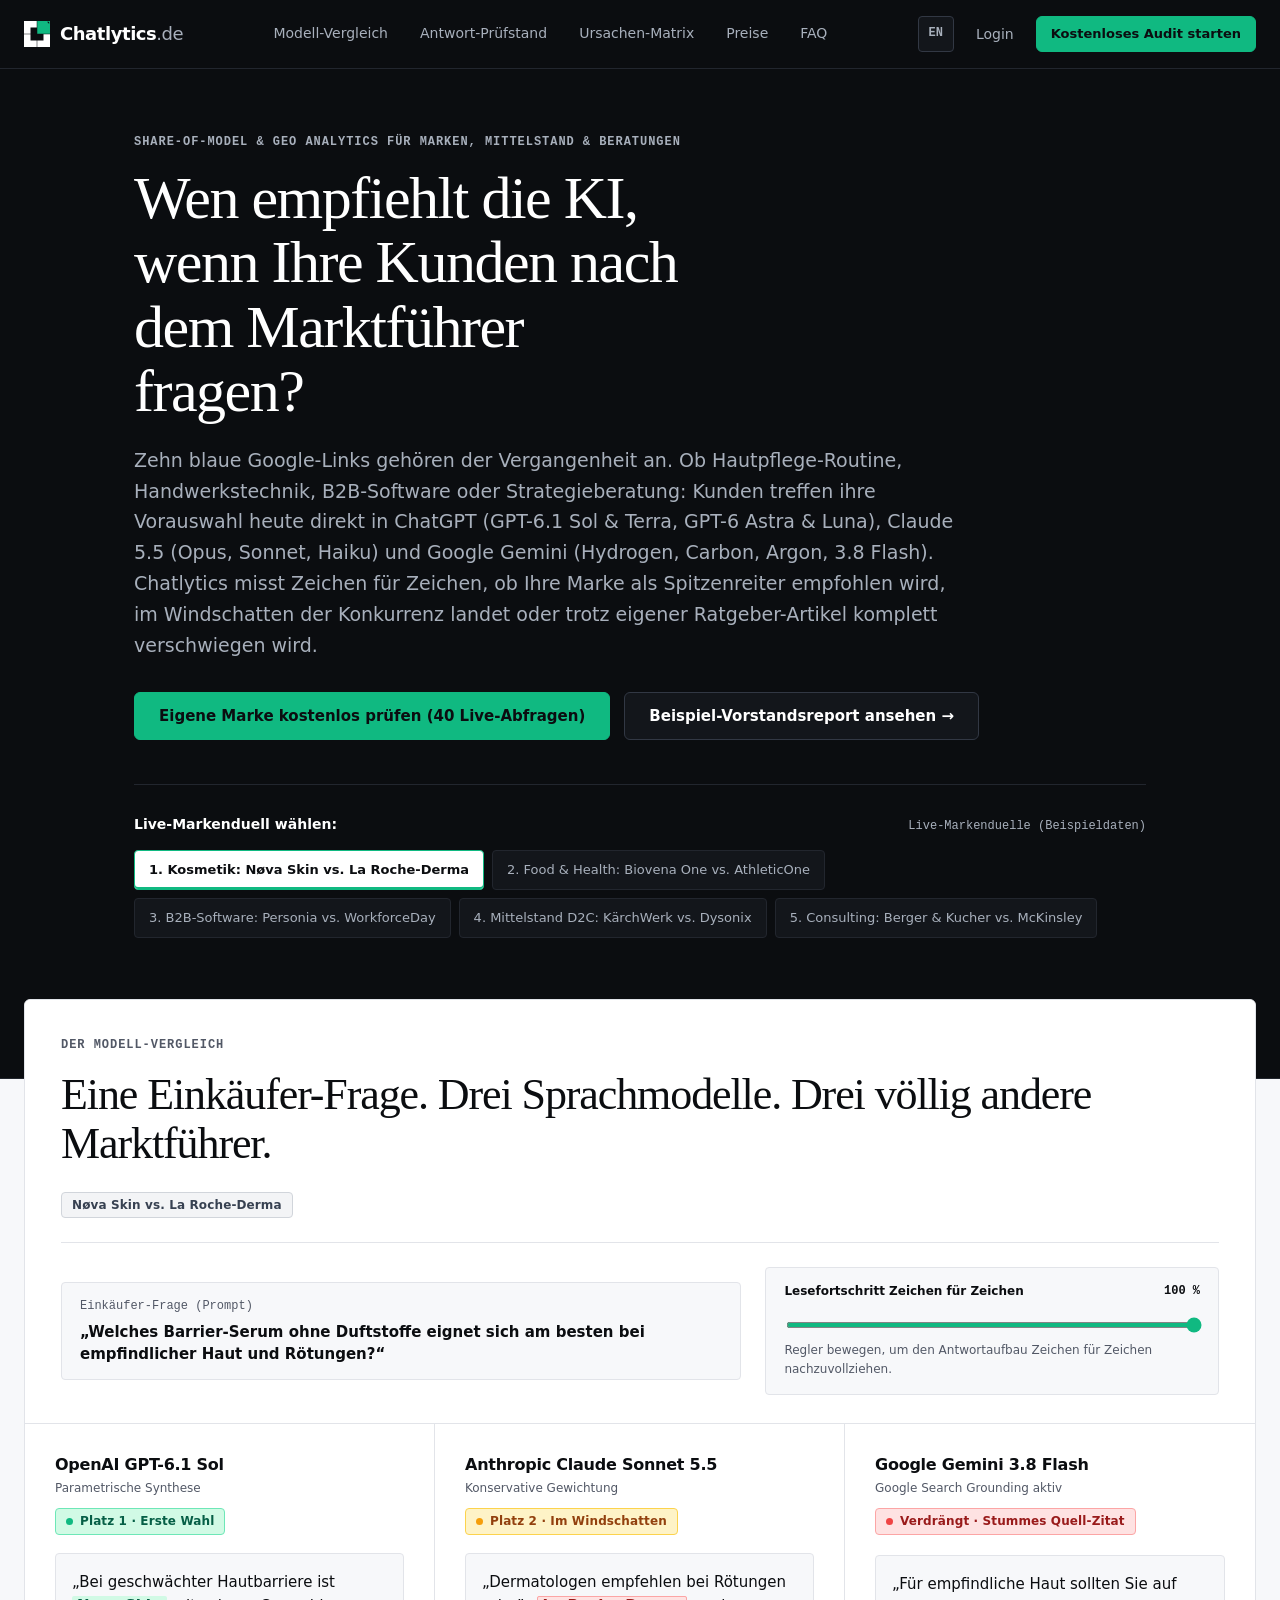
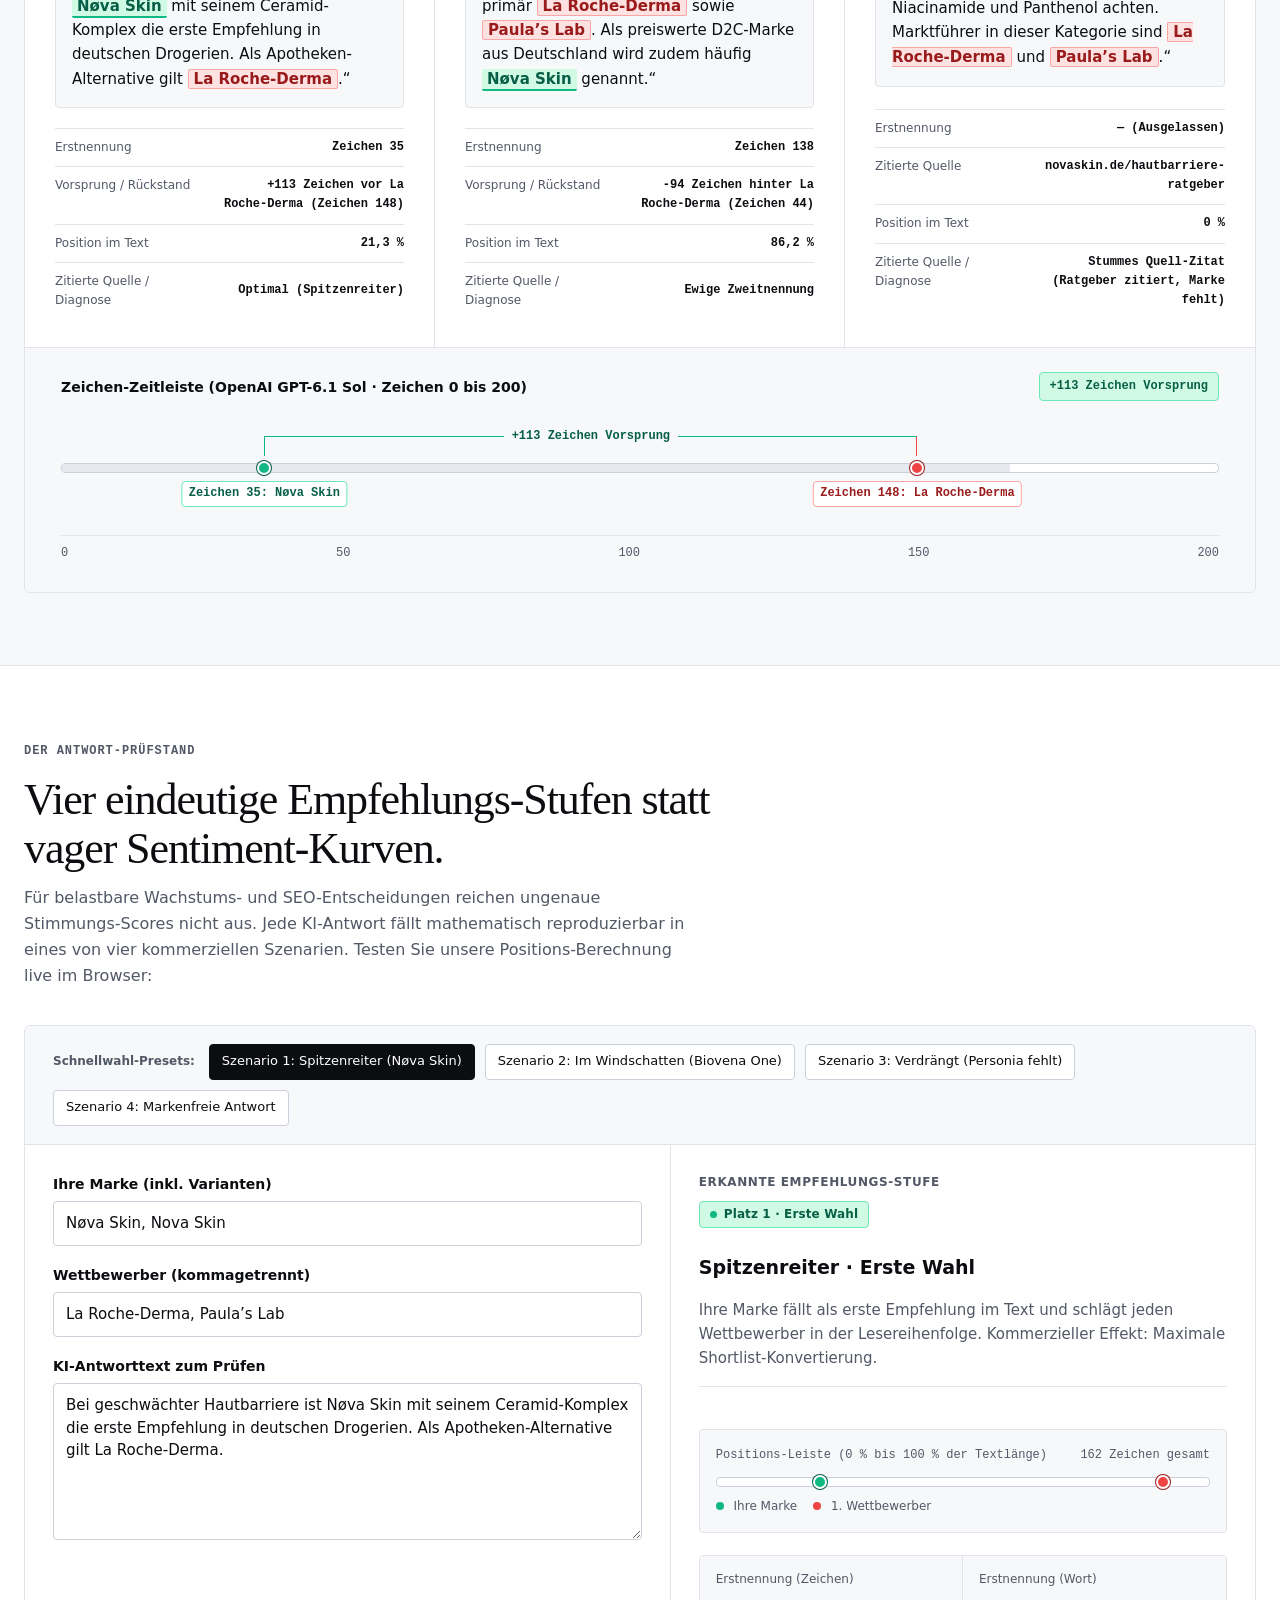
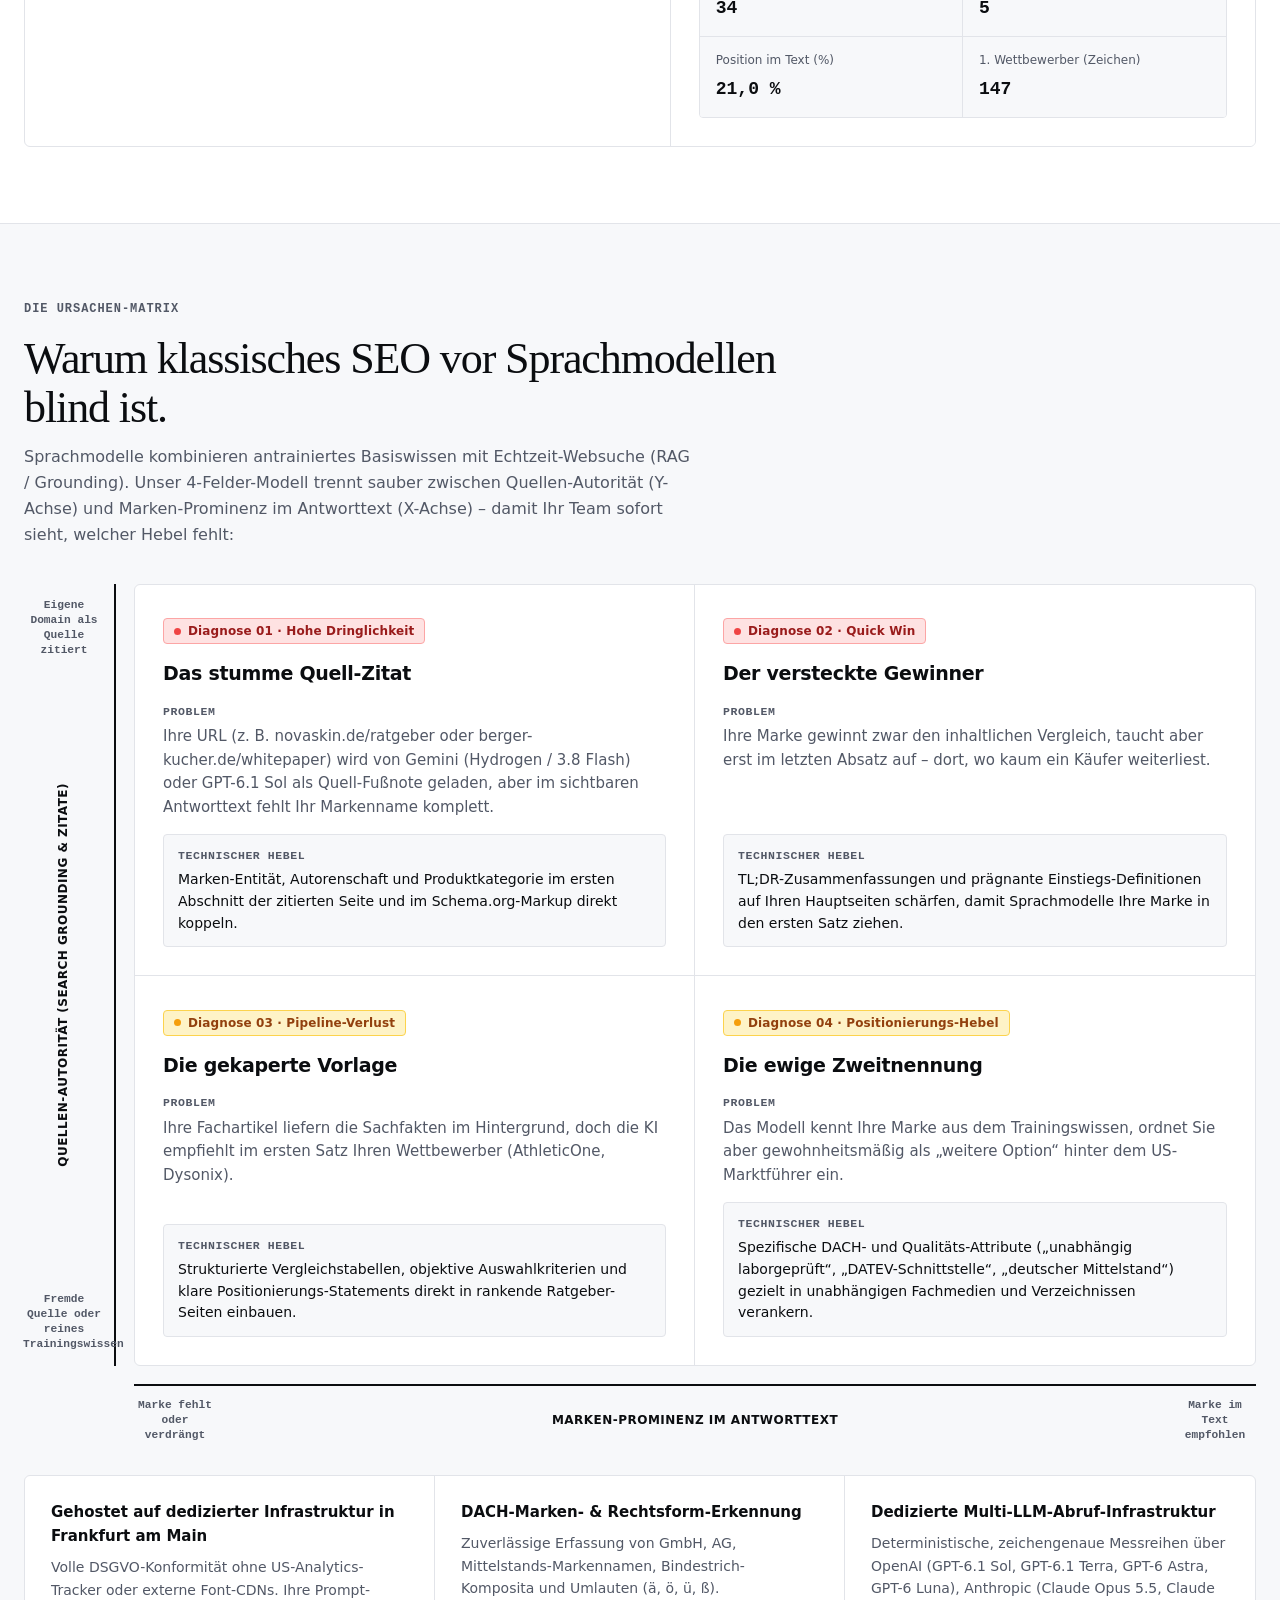
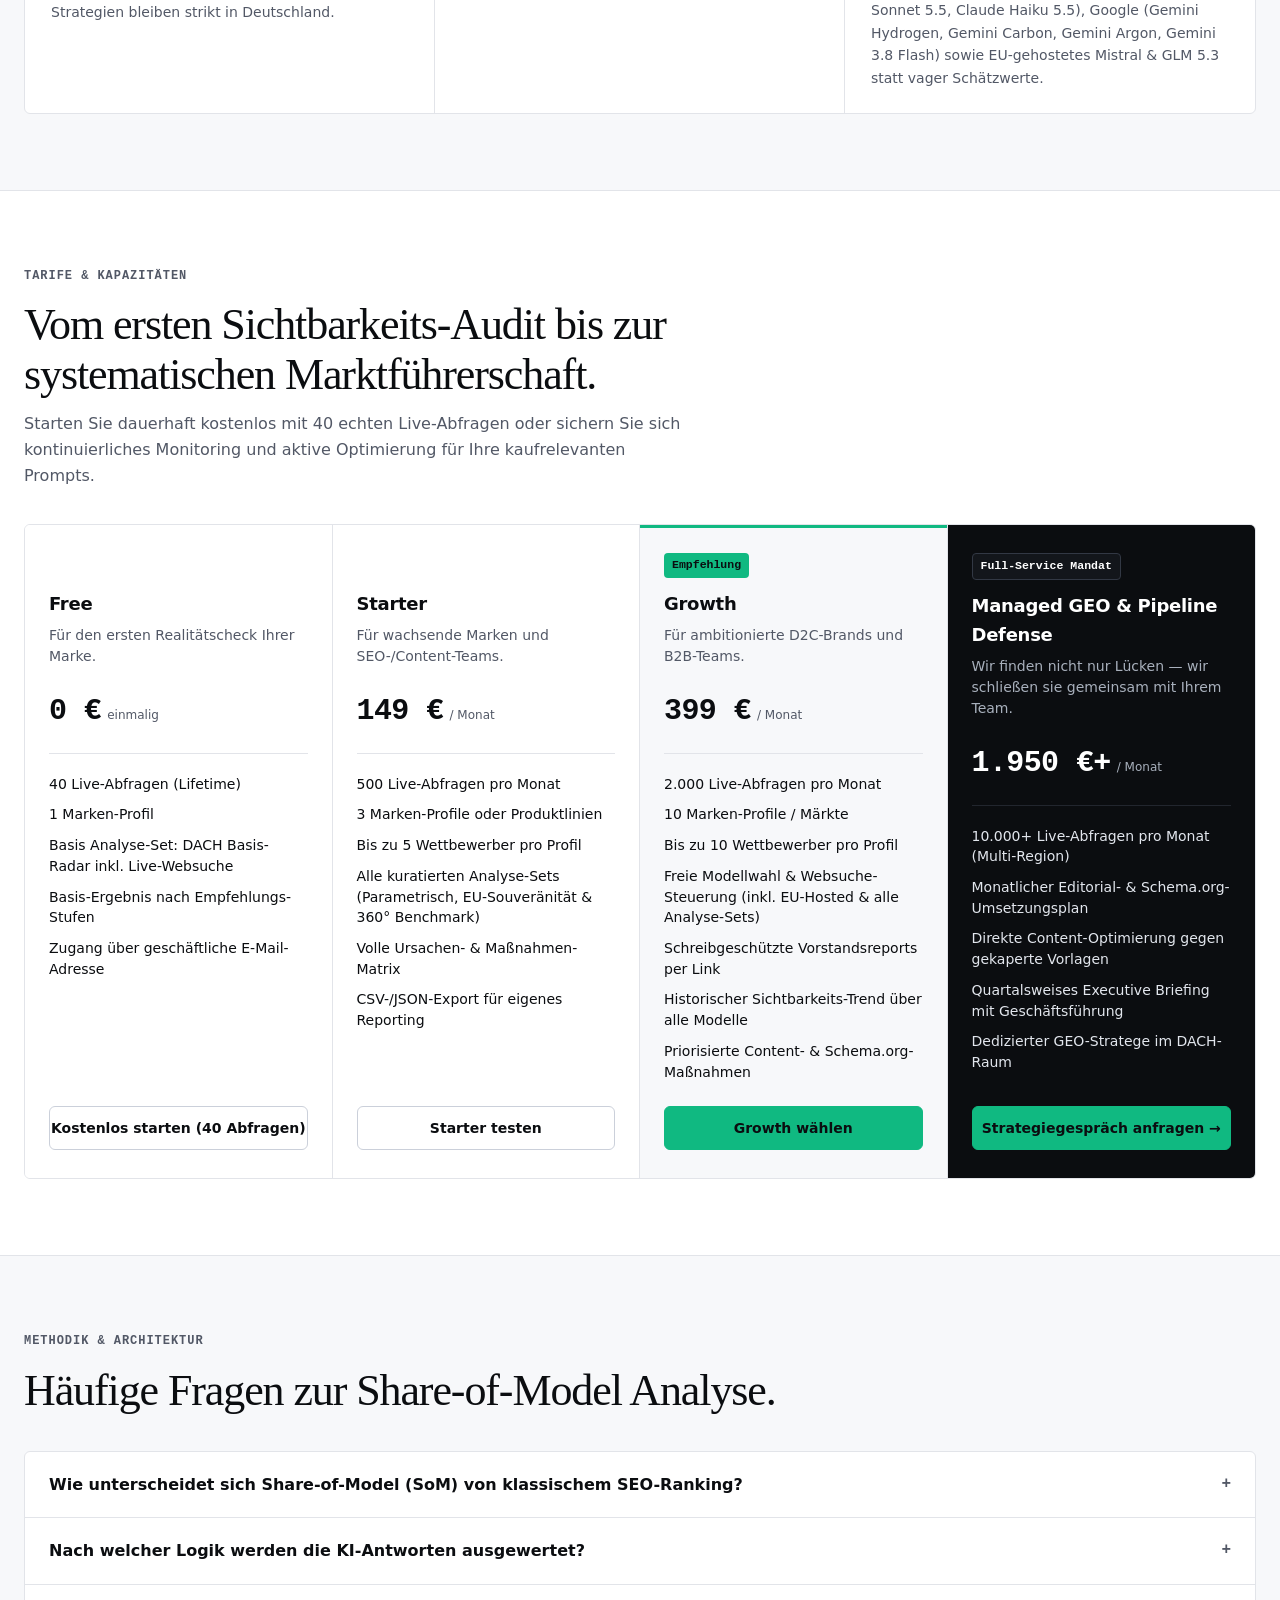
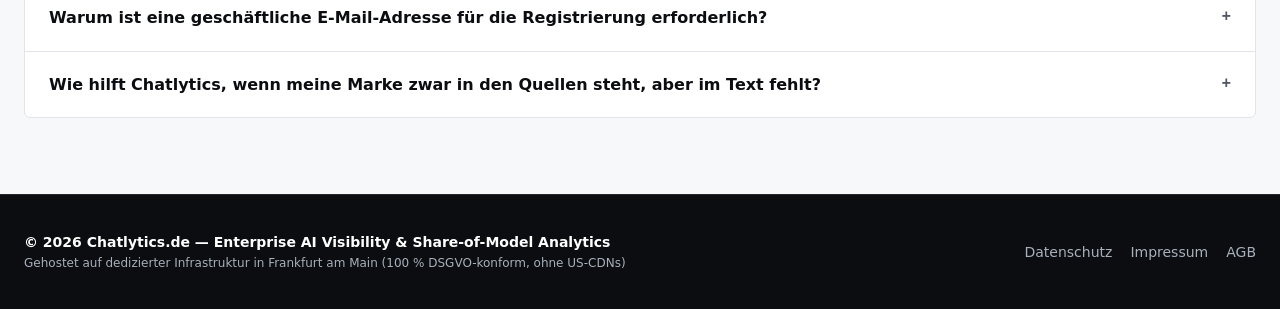
==== commit 09c04185: "feat(admin): add Cockpit v2 user telemetry, live model discovery, Analyse-Sets, and Stripe plan mapp" ====
--- a/index.html
+++ b/index.html
@@ -533,7 +533,7 @@
 
         <div class="pricing-grid">
           <!-- Tier 1: Free -->
-          <article class="pricing-card">
+          <article class="pricing-card" data-plan-card="free">
             <div class="tier-top-badge">&nbsp;</div>
             <h3 class="tier-name" data-i18n="pricing.free.name">Free</h3>
             <p class="tier-sub" data-i18n="pricing.free.desc">Für den ersten Realitätscheck Ihrer Marke.</p>
@@ -544,7 +544,7 @@
             <ul class="pricing-features">
               <li data-i18n="pricing.free.feat_1">40 Live-Abfragen (Lifetime)</li>
               <li data-i18n="pricing.free.feat_2">1 Marken-Profil</li>
-              <li data-i18n="pricing.free.feat_3">2 Wettbewerber im Direktvergleich (GPT-6.1 Sol &amp; Gemini 3.8 Flash)</li>
+              <li data-i18n="pricing.free.feat_3">Basis Analyse-Set: DACH Basis-Radar inkl. Live-Websuche</li>
               <li data-i18n="pricing.free.feat_4">Basis-Ergebnis nach Empfehlungs-Stufen</li>
               <li data-i18n="pricing.free.feat_5">Zugang über geschäftliche E-Mail-Adresse</li>
             </ul>
@@ -552,7 +552,7 @@
           </article>
 
           <!-- Tier 2: Starter -->
-          <article class="pricing-card">
+          <article class="pricing-card" data-plan-card="starter">
             <div class="tier-top-badge">&nbsp;</div>
             <h3 class="tier-name" data-i18n="pricing.starter.name">Starter</h3>
             <p class="tier-sub" data-i18n="pricing.starter.desc">Für wachsende Marken und SEO-/Content-Teams.</p>
@@ -564,7 +564,7 @@
               <li data-i18n="pricing.starter.feat_1">500 Live-Abfragen pro Monat</li>
               <li data-i18n="pricing.starter.feat_2">3 Marken-Profile oder Produktlinien</li>
               <li data-i18n="pricing.starter.feat_3">Bis zu 5 Wettbewerber pro Profil</li>
-              <li data-i18n="pricing.starter.feat_4">OpenAI GPT-6.1 / 6, Claude 5.5, Gemini, Mistral &amp; GLM 5.3 (ohne Live-Websuche)</li>
+              <li data-i18n="pricing.starter.feat_4">Alle kuratierten Analyse-Sets (Parametrisch, EU-Souveränität &amp; 360° Benchmark)</li>
               <li data-i18n="pricing.starter.feat_5">Volle Ursachen- &amp; Maßnahmen-Matrix</li>
               <li data-i18n="pricing.starter.feat_6">CSV-/JSON-Export für eigenes Reporting</li>
             </ul>
@@ -572,7 +572,7 @@
           </article>
 
           <!-- Tier 3: Growth (Featured) -->
-          <article class="pricing-card pricing-card-featured">
+          <article class="pricing-card pricing-card-featured" data-plan-card="growth">
             <div class="tier-top-badge" data-i18n="pricing.growth.badge">Empfehlung</div>
             <h3 class="tier-name" data-i18n="pricing.growth.name">Growth</h3>
             <p class="tier-sub" data-i18n="pricing.growth.desc">Für ambitionierte D2C-Brands und B2B-Teams.</p>
@@ -584,7 +584,7 @@
               <li data-i18n="pricing.growth.feat_1">2.000 Live-Abfragen pro Monat</li>
               <li data-i18n="pricing.growth.feat_2">10 Marken-Profile / Märkte</li>
               <li data-i18n="pricing.growth.feat_3">Bis zu 10 Wettbewerber pro Profil</li>
-              <li data-i18n="pricing.growth.feat_4">Alle Frontier-Modelle inkl. Google Gemini Search Grounding (Live-Zitate)</li>
+              <li data-i18n="pricing.growth.feat_4">Freie Modellwahl &amp; Websuche-Steuerung (inkl. EU-Hosted &amp; alle Analyse-Sets)</li>
               <li data-i18n="pricing.growth.feat_5">Schreibgeschützte Vorstandsreports per Link</li>
               <li data-i18n="pricing.growth.feat_6">Historischer Sichtbarkeits-Trend über alle Modelle</li>
               <li data-i18n="pricing.growth.feat_7">Priorisierte Content- &amp; Schema.org-Maßnahmen</li>
@@ -593,7 +593,7 @@
           </article>
 
           <!-- Tier 4: Managed GEO & Pipeline Defense (Obsidian Contrast) -->
-          <article class="pricing-card pricing-card-obsidian">
+          <article class="pricing-card pricing-card-obsidian" data-plan-card="enterprise_managed">
             <div class="tier-top-badge" data-i18n="pricing.managed.badge">Full-Service Mandat</div>
             <h3 class="tier-name" data-i18n="pricing.managed.name">Managed GEO &amp; Pipeline Defense</h3>
             <p class="tier-sub" data-i18n="pricing.managed.desc">Wir finden nicht nur Lücken — wir schließen sie gemeinsam mit Ihrem Team.</p>
@@ -890,10 +890,60 @@
     import { auth } from './assets/js/auth.js';
     import { dossierStage } from './assets/js/dossier-stage.js';
 
+    function applyPublicPricingCatalog(plans, lang) {
+      if (!Array.isArray(plans) || plans.length === 0) return;
+      const isEn = lang === 'en';
+      plans.forEach((plan) => {
+        const card = document.querySelector(`[data-plan-card="${plan.tier}"]`);
+        if (!card) return;
+        const nameEl = card.querySelector('.tier-name');
+        const subEl = card.querySelector('.tier-sub');
+        const priceEl = card.querySelector('.tier-price-val');
+        const periodEl = card.querySelector('.tier-price-period');
+        const featList = card.querySelector('.pricing-features');
+        const ctaBtn = card.querySelector('button[data-tier], #btn-open-strategy');
+
+        if (nameEl) nameEl.textContent = isEn ? (plan.name_en || plan.name_de) : (plan.name_de || plan.name_en);
+        if (subEl) subEl.textContent = isEn ? (plan.subtitle_en || plan.subtitle_de) : (plan.subtitle_de || plan.subtitle_en);
+        if (priceEl) priceEl.textContent = isEn ? (plan.price_label_en || plan.price_label_de) : (plan.price_label_de || plan.price_label_en);
+        if (periodEl) periodEl.textContent = isEn ? (plan.billing_period_en || plan.billing_period_de) : (plan.billing_period_de || plan.billing_period_en);
+
+        const feats = isEn ? plan.features_en : plan.features_de;
+        if (featList && Array.isArray(feats) && feats.length > 0) {
+          featList.replaceChildren();
+          feats.forEach((f) => {
+            const li = document.createElement('li');
+            li.textContent = String(f);
+            featList.appendChild(li);
+          });
+        }
+
+        if (ctaBtn && plan.stripe_checkout_url) {
+          ctaBtn.dataset.checkoutUrl = plan.stripe_checkout_url;
+        }
+      });
+    }
+
+    async function hydratePublicPricing() {
+      try {
+        const res = await fetch('api/configs.php?action=public_catalog');
+        if (!res.ok) return;
+        const payload = await res.json();
+        const plans = payload?.data?.plans || payload?.plans || [];
+        const getLang = () => (localStorage.getItem('chatlytics_lang') === 'en' ? 'en' : 'de');
+        applyPublicPricingCatalog(plans, getLang());
+        document.getElementById('btn-lang-de')?.addEventListener('click', () => setTimeout(() => applyPublicPricingCatalog(plans, 'de'), 0));
+        document.getElementById('btn-lang-en')?.addEventListener('click', () => setTimeout(() => applyPublicPricingCatalog(plans, 'en'), 0));
+      } catch (_) {
+        // Offline / static SSR fallback remains active
+      }
+    }
+
     document.addEventListener('DOMContentLoaded', () => {
       i18n.init();
       auth.initModal();
       dossierStage.init();
+      hydratePublicPricing();
     });
   </script>
 </body>
--- a/assets/css/app.css
+++ b/assets/css/app.css
@@ -2937,6 +2937,523 @@
 /* ==========================================================================
    17. RESPONSIVE BREAKPOINTS & RECOMPOSITION
    ========================================================================== */
+/* ==========================================================================
+   16B. SCHEDULING CONTROLS & TIME-SERIES COMPARISON CHART
+   ========================================================================== */
+.config-selector-wrapper {
+  display: flex;
+  align-items: center;
+  flex-wrap: wrap;
+  gap: 8px;
+}
+
+.config-actions-inline {
+  display: inline-flex;
+  align-items: center;
+  gap: 6px;
+}
+
+.config-actions-inline .btn:disabled {
+  opacity: 0.45;
+  cursor: not-allowed;
+}
+
+.workspace-heading-row {
+  display: flex;
+  align-items: center;
+  justify-content: space-between;
+  flex-wrap: wrap;
+  gap: 12px;
+  margin-bottom: 14px;
+}
+
+.workspace-title-group {
+  display: flex;
+  align-items: center;
+  flex-wrap: wrap;
+  gap: 10px;
+}
+
+.active-range-pill {
+  font-size: var(--text-xs);
+  color: var(--text-secondary);
+  background: var(--bg-surface);
+  border: 1px solid var(--border-default);
+  border-radius: 999px;
+  padding: 5px 12px;
+}
+
+.badge-warning {
+  background: var(--color-warning-bg);
+  color: var(--color-warning-text);
+  border: 1px solid var(--color-warning-border);
+}
+
+.period-comparison-bar {
+  display: flex;
+  flex-direction: column;
+  gap: 8px;
+  padding: 12px 16px;
+  margin-bottom: 18px;
+}
+
+.period-bar-controls {
+  display: flex;
+  align-items: center;
+  flex-wrap: wrap;
+  gap: 14px;
+}
+
+.date-range-group,
+.compare-mode-group {
+  display: inline-flex;
+  align-items: center;
+  flex-wrap: wrap;
+  gap: 8px;
+}
+
+.date-range-label {
+  font-size: var(--text-xs);
+  font-weight: 600;
+  color: var(--text-secondary);
+  white-space: nowrap;
+}
+
+.date-range-sep {
+  color: var(--text-muted);
+  font-weight: 600;
+}
+
+.form-control-sm {
+  height: 32px;
+  padding: 4px 10px;
+  font-size: var(--text-xs);
+  width: auto;
+  min-width: 136px;
+}
+
+.period-bar-error {
+  font-size: var(--text-xs);
+  font-weight: 600;
+  color: var(--color-error-text);
+  background: var(--color-error-bg);
+  border: 1px solid var(--color-error-border);
+  border-radius: 6px;
+  padding: 6px 10px;
+}
+
+.timeline-card {
+  margin-bottom: 24px;
+  padding: 20px 22px;
+}
+
+.timeline-header {
+  display: flex;
+  align-items: flex-start;
+  justify-content: space-between;
+  flex-wrap: wrap;
+  gap: 14px;
+  margin-bottom: 14px;
+}
+
+.timeline-title-wrap .card-title {
+  margin-bottom: 4px;
+}
+
+.timeline-tabs {
+  display: inline-flex;
+  align-items: center;
+  flex-wrap: wrap;
+  gap: 6px;
+  background: var(--bg-surface-subtle);
+  border: 1px solid var(--border-default);
+  border-radius: 8px;
+  padding: 4px;
+}
+
+.timeline-tab-btn {
+  appearance: none;
+  border: 1px solid transparent;
+  background: transparent;
+  color: var(--text-secondary);
+  font-size: var(--text-xs);
+  font-weight: 600;
+  padding: 6px 10px;
+  border-radius: 6px;
+  cursor: pointer;
+  transition: background-color 0.15s ease, color 0.15s ease, border-color 0.15s ease;
+}
+
+.timeline-tab-btn:hover {
+  color: var(--text-primary);
+  background: var(--bg-surface-hover);
+}
+
+.timeline-tab-btn.active {
+  background: var(--color-primary);
+  color: var(--color-primary-fg);
+  border-color: var(--color-primary);
+}
+
+.timeline-legend-bar {
+  display: flex;
+  align-items: center;
+  flex-wrap: wrap;
+  gap: 16px;
+  margin-bottom: 12px;
+  padding-bottom: 10px;
+  border-bottom: 1px solid var(--border-default);
+}
+
+.timeline-legend-item {
+  display: inline-flex;
+  align-items: center;
+  gap: 8px;
+  font-size: var(--text-xs);
+  color: var(--text-secondary);
+}
+
+.legend-line {
+  display: inline-block;
+  width: 22px;
+  height: 0;
+}
+
+.legend-line-primary {
+  border-top: 3px solid var(--color-primary);
+}
+
+.legend-line-compare {
+  border-top: 2px dashed var(--text-muted);
+}
+
+.timeline-granularity-pill {
+  margin-left: auto;
+  font-size: var(--text-xs);
+  color: var(--text-muted);
+  background: var(--bg-surface-subtle);
+  border: 1px solid var(--border-default);
+  border-radius: 999px;
+  padding: 3px 10px;
+}
+
+.timeline-svg-wrap {
+  position: relative;
+  width: 100%;
+  min-height: 220px;
+}
+
+.timeline-svg-host {
+  width: 100%;
+}
+
+.timeline-svg {
+  width: 100%;
+  height: auto;
+  display: block;
+  overflow: visible;
+}
+
+.timeline-axis-line {
+  stroke: var(--border-strong);
+  stroke-width: 1.25;
+}
+
+.timeline-grid-line {
+  stroke: var(--border-default);
+  stroke-width: 1;
+  stroke-dasharray: 3 4;
+}
+
+.timeline-axis-text {
+  fill: var(--text-muted);
+  font-family: var(--font-mono);
+  font-size: 11px;
+}
+
+.timeline-line-primary {
+  fill: none;
+  stroke: var(--color-primary);
+  stroke-width: 2.75;
+  stroke-linecap: round;
+  stroke-linejoin: round;
+}
+
+.timeline-line-compare {
+  fill: none;
+  stroke: var(--text-muted);
+  stroke-width: 2;
+  stroke-dasharray: 6 4;
+  stroke-linecap: round;
+  stroke-linejoin: round;
+}
+
+.timeline-dot-primary {
+  fill: var(--color-primary);
+  stroke: var(--bg-surface);
+  stroke-width: 1.75;
+}
+
+.timeline-dot-compare {
+  fill: var(--bg-surface);
+  stroke: var(--text-muted);
+  stroke-width: 2;
+}
+
+.timeline-dot-active-primary {
+  fill: var(--color-primary);
+  stroke: var(--bg-surface);
+  stroke-width: 2.5;
+}
+
+.timeline-dot-active-compare {
+  fill: var(--text-secondary);
+  stroke: var(--bg-surface);
+  stroke-width: 2;
+}
+
+.timeline-crosshair {
+  stroke: var(--border-strong);
+  stroke-width: 1.25;
+  stroke-dasharray: 4 3;
+}
+
+.timeline-hit-layer {
+  cursor: crosshair;
+}
+
+.timeline-empty-note {
+  text-align: center;
+  color: var(--text-muted);
+  font-size: var(--text-sm);
+  padding: 56px 16px;
+}
+
+.timeline-tooltip {
+  position: absolute;
+  z-index: 25;
+  pointer-events: none;
+  min-width: 220px;
+  max-width: 300px;
+  background: var(--bg-surface);
+  color: var(--text-primary);
+  border: 1px solid var(--border-strong);
+  border-radius: 8px;
+  padding: 10px 12px;
+  box-shadow: 0 10px 26px rgba(11, 13, 16, 0.16);
+  font-size: var(--text-xs);
+}
+
+.timeline-tooltip-title {
+  font-weight: 700;
+  color: var(--text-primary);
+  margin-bottom: 6px;
+  padding-bottom: 5px;
+  border-bottom: 1px solid var(--border-default);
+}
+
+.timeline-tooltip-row {
+  display: flex;
+  align-items: center;
+  justify-content: space-between;
+  gap: 10px;
+  margin-top: 4px;
+}
+
+.timeline-tooltip-label-wrap {
+  display: inline-flex;
+  align-items: center;
+  gap: 6px;
+  color: var(--text-secondary);
+}
+
+.timeline-tooltip-dot {
+  width: 8px;
+  height: 8px;
+  border-radius: 50%;
+  display: inline-block;
+  flex-shrink: 0;
+}
+
+.timeline-tooltip-dot.dot-primary {
+  background: var(--color-primary);
+}
+
+.timeline-tooltip-dot.dot-compare {
+  background: var(--text-muted);
+}
+
+.timeline-tooltip-val {
+  font-weight: 600;
+  color: var(--text-primary);
+}
+
+.timeline-tooltip-delta {
+  margin-top: 6px;
+  padding-top: 5px;
+  border-top: 1px solid var(--border-default);
+  font-weight: 700;
+  color: var(--text-secondary);
+}
+
+.timeline-tooltip-delta.delta-pos {
+  color: var(--color-success-text);
+}
+
+.timeline-tooltip-delta.delta-neg {
+  color: var(--color-error-text);
+}
+
+.cfg-tier-hint {
+  margin-top: 8px;
+  padding: 8px 10px;
+  border-radius: 6px;
+  font-size: var(--text-xs);
+  color: var(--color-warning-text);
+  background: var(--color-warning-bg);
+  border: 1px solid var(--color-warning-border);
+}
+
+.cfg-credit-preview {
+  margin-bottom: 16px;
+  padding: 12px 14px;
+  border-radius: 8px;
+  background: var(--bg-canvas);
+  border: 1px solid var(--border-default);
+}
+
+.cfg-credit-preview-header {
+  display: flex;
+  align-items: center;
+  justify-content: space-between;
+  gap: 8px;
+  margin-bottom: 10px;
+}
+
+.cfg-credit-preview-title {
+  font-size: var(--text-xs);
+  font-weight: 700;
+  color: var(--text-primary);
+  text-transform: uppercase;
+  letter-spacing: 0.03em;
+}
+
+.cfg-credit-preview-formula {
+  font-size: var(--text-xs);
+  color: var(--text-secondary);
+  background: var(--bg-surface);
+  border: 1px solid var(--border-default);
+  border-radius: 4px;
+  padding: 2px 6px;
+}
+
+.cfg-credit-preview-grid {
+  display: grid;
+  grid-template-columns: repeat(4, minmax(0, 1fr));
+  gap: 8px;
+}
+
+.cfg-credit-stat {
+  background: var(--bg-surface);
+  border: 1px solid var(--border-default);
+  border-radius: 6px;
+  padding: 8px 10px;
+  display: flex;
+  flex-direction: column;
+  gap: 2px;
+}
+
+.cfg-credit-stat-label {
+  font-size: 11px;
+  color: var(--text-muted);
+}
+
+.cfg-credit-stat-val {
+  font-size: var(--text-sm);
+  color: var(--text-primary);
+}
+
+.cfg-credit-warning {
+  margin-top: 10px;
+  margin-bottom: 0;
+  padding: 7px 10px;
+  border-radius: 6px;
+  font-size: var(--text-xs);
+  color: var(--color-warning-text);
+  background: var(--color-warning-bg);
+  border: 1px solid var(--color-warning-border);
+}
+
+.dashboard-header .navbar-inner {
+  gap: 14px;
+}
+
+.dashboard-header .header-left,
+.dashboard-header .header-center,
+.dashboard-header .header-right {
+  gap: 8px;
+}
+
+.dashboard-header .form-select {
+  min-width: 138px;
+  max-width: 170px;
+  width: auto;
+}
+
+.dashboard-header .config-selector-wrapper {
+  flex-wrap: nowrap;
+}
+
+.dashboard-header .btn-sm {
+  padding: 6px 10px;
+  white-space: nowrap;
+}
+
+.dashboard-header .credits-badge {
+  padding: 5px 8px;
+  white-space: nowrap;
+}
+
+.dashboard-header .user-nav {
+  gap: 8px;
+}
+
+.dashboard-header .user-nav .nav-item {
+  white-space: nowrap;
+}
+
+.dashboard-header #btn-new-config {
+  white-space: nowrap;
+  flex-shrink: 0;
+}
+
+.segment-btn {
+  padding: 6px 8px;
+  white-space: nowrap;
+}
+
+.workspace-heading-row {
+  align-items: center;
+}
+
+.config-actions-inline .btn {
+  white-space: nowrap;
+}
+
+.period-bar-controls .active-range-pill {
+  margin-left: auto;
+  white-space: nowrap;
+  max-width: 100%;
+}
+
+@media (max-width: 1360px) {
+  .dashboard-header .navbar-inner {
+    flex-wrap: wrap;
+    padding-block: 10px;
+    row-gap: 10px;
+  }
+}
+
 @media (max-width: 1140px) {
   .kpi-grid {
     grid-template-columns: repeat(3, minmax(0, 1fr));
@@ -2956,6 +3473,13 @@
 }
 
 @media (max-width: 960px) {
+  .dashboard-header .header-left,
+  .dashboard-header .header-center,
+  .dashboard-header .header-right,
+  .dashboard-header .user-nav {
+    flex-wrap: wrap;
+    max-width: 100%;
+  }
   .nav-links,
   .nav-actions .nav-login-link {
     display: none;
@@ -2994,6 +3518,13 @@
   .dashboard-header .navbar-inner {
     flex-wrap: wrap;
     padding-block: 10px;
+  }
+  .header-center .segmented-control {
+    max-width: 100%;
+    overflow-x: auto;
+  }
+  .timeline-granularity-pill {
+    margin-left: 0;
   }
 }
 
@@ -3082,6 +3613,81 @@
   .report-kpi:last-child {
     border-bottom: none;
   }
+  .dashboard-header .header-left,
+  .dashboard-header .header-center,
+  .dashboard-header .header-right,
+  .dashboard-header .user-nav {
+    width: 100%;
+    flex-wrap: wrap;
+    gap: 8px 10px;
+  }
+  .dashboard-header .config-selector-wrapper {
+    width: 100%;
+    flex-wrap: wrap;
+  }
+  .dashboard-header .form-select {
+    min-width: 0;
+    max-width: 100%;
+    flex: 1 1 170px;
+  }
+  .header-center .segmented-control {
+    display: flex;
+    flex-wrap: wrap;
+    width: 100%;
+    max-width: 100%;
+  }
+  .segment-btn {
+    flex: 1 1 auto;
+    text-align: center;
+    padding: 6px 8px;
+  }
+  .workspace-heading-row {
+    align-items: flex-start;
+  }
+  .config-actions-inline {
+    width: 100%;
+    flex-wrap: wrap;
+  }
+  .config-actions-inline .btn {
+    flex: 1 1 auto;
+  }
+  .period-bar-controls .active-range-pill {
+    width: 100%;
+    margin-left: 0;
+    white-space: normal;
+    text-align: center;
+  }
+  .kpi-card,
+  .card,
+  .timeline-svg-host {
+    min-width: 0;
+    max-width: 100%;
+  }
+  .period-comparison-bar {
+    padding: 10px 12px;
+  }
+  .period-bar-controls,
+  .date-range-group,
+  .compare-mode-group {
+    width: 100%;
+  }
+  .form-control-sm {
+    flex: 1 1 130px;
+    min-width: 0;
+  }
+  .timeline-card {
+    padding: 16px 14px;
+  }
+  .timeline-tabs {
+    width: 100%;
+  }
+  .timeline-tab-btn {
+    flex: 1 1 auto;
+    text-align: center;
+  }
+  .cfg-credit-preview-grid {
+    grid-template-columns: repeat(2, minmax(0, 1fr));
+  }
   .search-input {
     min-width: 100%;
   }
@@ -3132,6 +3738,274 @@
 }
 
 /* ==========================================================================
+   17B. RUN FEEDBACK BANNER, CONFIRM MODAL SUMMARY & BUTTON LOADING STATES
+   ========================================================================== */
+@keyframes chatlytics-spin {
+  to {
+    transform: rotate(360deg);
+  }
+}
+
+.toast-container {
+  z-index: 1200;
+}
+
+.toast-icon {
+  display: inline-flex;
+  align-items: center;
+  justify-content: center;
+  width: 20px;
+  height: 20px;
+  border-radius: 9999px;
+  font-size: 0.75rem;
+  font-weight: 700;
+  line-height: 1;
+  flex-shrink: 0;
+}
+
+.toast-icon-success {
+  background: var(--color-success-bg);
+  color: var(--color-success-text);
+}
+
+.toast-icon-warning {
+  background: var(--color-warning-bg);
+  color: var(--color-warning-text);
+}
+
+.toast-icon-error {
+  background: var(--color-error-bg);
+  color: var(--color-error-text);
+}
+
+.toast-icon-info {
+  background: var(--color-primary-tint);
+  color: var(--color-primary-text);
+}
+
+.btn-warning {
+  background-color: var(--color-warning);
+  border-color: var(--color-warning);
+  color: var(--color-primary-fg);
+}
+
+.btn-warning:hover:not(:disabled) {
+  filter: brightness(0.95);
+}
+
+.btn.is-loading {
+  opacity: 0.85;
+  cursor: progress;
+}
+
+.btn.is-loading::before {
+  content: '';
+  width: 13px;
+  height: 13px;
+  border: 2px solid currentColor;
+  border-top-color: transparent;
+  border-radius: 50%;
+  display: inline-block;
+  flex-shrink: 0;
+  animation: chatlytics-spin 0.75s linear infinite;
+}
+
+.run-status-banner {
+  display: flex;
+  align-items: center;
+  justify-content: space-between;
+  gap: 16px;
+  flex-wrap: wrap;
+  padding: 14px 18px;
+  margin-bottom: 18px;
+  border-radius: var(--radius-md);
+  border: 1px solid var(--border-strong);
+  border-left: 4px solid var(--color-primary);
+  background-color: var(--bg-surface);
+  color: var(--text-primary);
+  box-shadow: 0 2px 10px rgba(11, 13, 16, 0.05);
+}
+
+.run-status-banner.hidden {
+  display: none !important;
+}
+
+.run-status-banner.is-running {
+  border-color: var(--color-primary-border);
+  border-left-color: var(--color-primary);
+}
+
+.run-status-banner.is-complete {
+  border-color: var(--color-success-border);
+  border-left-color: var(--color-success);
+}
+
+.run-status-banner.is-timeout {
+  border-color: var(--color-warning-border);
+  border-left-color: var(--color-warning);
+}
+
+.run-status-lead {
+  display: flex;
+  align-items: center;
+  gap: 12px;
+  min-width: 0;
+  flex: 1 1 280px;
+}
+
+.run-status-indicator {
+  display: inline-flex;
+  align-items: center;
+  justify-content: center;
+  width: 28px;
+  height: 28px;
+  border-radius: 9999px;
+  background-color: var(--color-primary-tint);
+  color: var(--color-primary-text);
+  font-size: 0.875rem;
+  font-weight: 700;
+  flex-shrink: 0;
+}
+
+.run-status-banner.is-complete .run-status-indicator {
+  background-color: var(--color-success-bg);
+  color: var(--color-success-text);
+}
+
+.run-status-banner.is-timeout .run-status-indicator {
+  background-color: var(--color-warning-bg);
+  color: var(--color-warning-text);
+}
+
+.run-spinner {
+  width: 14px;
+  height: 14px;
+  border: 2px solid currentColor;
+  border-top-color: transparent;
+  border-radius: 50%;
+  display: inline-block;
+  animation: chatlytics-spin 0.8s linear infinite;
+}
+
+.run-status-copy {
+  min-width: 0;
+}
+
+.run-status-title {
+  font-size: var(--text-sm);
+  font-weight: 700;
+  color: var(--text-primary);
+  line-height: 1.3;
+}
+
+.run-status-detail {
+  font-size: 0.8125rem;
+  color: var(--text-secondary);
+  margin-top: 2px;
+  line-height: 1.4;
+}
+
+.run-status-meta {
+  display: flex;
+  align-items: center;
+  gap: 10px;
+  flex-shrink: 0;
+}
+
+.run-status-badge {
+  display: inline-flex;
+  align-items: center;
+  padding: 4px 10px;
+  border-radius: var(--radius-pill);
+  background-color: var(--color-primary-tint);
+  border: 1px solid var(--color-primary-border);
+  color: var(--color-primary-text);
+  font-size: 0.75rem;
+  font-weight: 600;
+  white-space: nowrap;
+}
+
+.run-status-banner.is-timeout .run-status-badge {
+  background-color: var(--color-warning-bg);
+  border-color: var(--color-warning-border);
+  color: var(--color-warning-text);
+}
+
+.run-status-dismiss {
+  flex-shrink: 0;
+}
+
+.confirm-modal-message {
+  margin-bottom: 14px;
+  line-height: 1.5;
+}
+
+.confirm-summary-box {
+  background-color: var(--bg-surface-subtle);
+  border: 1px solid var(--border-default);
+  border-radius: var(--radius-md);
+  padding: 12px 14px;
+  display: flex;
+  flex-direction: column;
+  gap: 8px;
+}
+
+.confirm-summary-row {
+  display: flex;
+  align-items: center;
+  justify-content: space-between;
+  gap: 12px;
+  font-size: 0.8125rem;
+}
+
+.confirm-summary-label {
+  color: var(--text-secondary);
+}
+
+.confirm-summary-val {
+  color: var(--text-primary);
+  font-weight: 600;
+  text-align: right;
+  word-break: break-word;
+}
+
+.confirm-summary-total {
+  padding-top: 8px;
+  margin-top: 2px;
+  border-top: 1px solid var(--border-default);
+}
+
+.confirm-warning-note {
+  margin-top: 12px;
+  padding: 10px 12px;
+  border-radius: var(--radius-md);
+  background-color: var(--color-error-bg);
+  border: 1px solid var(--color-error-border);
+  color: var(--color-error-text);
+  font-size: 0.8125rem;
+  line-height: 1.45;
+}
+
+.confirm-warning-link {
+  display: inline-block;
+  margin-top: 6px;
+  font-weight: 600;
+  color: var(--color-error-text);
+  text-decoration: underline;
+}
+
+@media (max-width: 640px) {
+  .run-status-banner {
+    padding: 12px 14px;
+    gap: 10px;
+  }
+  .run-status-meta {
+    width: 100%;
+    justify-content: space-between;
+  }
+}
+
+/* ==========================================================================
    18. REDUCED MOTION COMPLIANCE
    ========================================================================== */
 @media (prefers-reduced-motion: reduce) {
@@ -3146,3 +4020,500 @@
     animation-iteration-count: 1 !important;
   }
 }
+
+
+/* ==========================================================================
+   Day-1 banner, per-model timeline series & result archive (accordion)
+   ========================================================================== */
+
+.first-day-banner {
+  margin-bottom: 20px;
+  border-left: 3px solid var(--color-warning);
+  background: var(--color-warning-bg);
+}
+.first-day-banner-inner {
+  display: flex;
+  gap: 14px;
+  align-items: flex-start;
+}
+.first-day-icon {
+  flex-shrink: 0;
+  color: var(--color-warning-text);
+}
+.first-day-title {
+  margin: 0 0 4px;
+  font-size: var(--text-sm);
+  color: var(--color-warning-text);
+}
+.first-day-desc {
+  margin: 0;
+  font-size: var(--text-sm);
+  color: var(--text-secondary);
+}
+
+.timeline-controls-right {
+  display: flex;
+  flex-wrap: wrap;
+  align-items: center;
+  gap: 10px;
+}
+.timeline-prompt-filter-wrap {
+  display: flex;
+  align-items: center;
+  gap: 6px;
+  max-width: 340px;
+}
+.timeline-prompt-filter-wrap select {
+  min-width: 0;
+  text-overflow: ellipsis;
+}
+
+.timeline-model-legend {
+  display: flex;
+  flex-wrap: wrap;
+  gap: 6px;
+  margin: 10px 0 4px;
+}
+.model-legend-pill {
+  display: inline-flex;
+  align-items: center;
+  gap: 6px;
+  padding: 3px 10px;
+  border: 1px solid var(--border-default);
+  border-radius: var(--radius-pill);
+  background: var(--bg-surface);
+  color: var(--text-primary);
+  font-family: var(--font-mono);
+  font-size: 11px;
+  cursor: pointer;
+}
+.model-legend-pill:hover { background: var(--bg-surface-hover); }
+.model-legend-pill:focus-visible { outline: 2px solid var(--color-focus-ring); outline-offset: 2px; }
+.model-legend-pill.is-off { opacity: 0.45; text-decoration: line-through; }
+.model-legend-swatch {
+  width: 10px;
+  height: 10px;
+  border-radius: 50%;
+  flex-shrink: 0;
+}
+
+.timeline-line-model {
+  fill: none;
+  stroke-width: 1.75;
+  stroke-linecap: round;
+  stroke-linejoin: round;
+  opacity: 0.9;
+}
+.timeline-dot-model {
+  stroke: var(--bg-surface);
+  stroke-width: 1.25;
+}
+
+.user-results-card { margin-top: 24px; }
+.user-results-header {
+  display: flex;
+  flex-wrap: wrap;
+  justify-content: space-between;
+  gap: 14px;
+}
+.user-results-title-row {
+  display: flex;
+  flex-wrap: wrap;
+  align-items: center;
+  gap: 8px;
+}
+.user-results-filters {
+  display: flex;
+  flex-wrap: wrap;
+  gap: 8px;
+  align-items: center;
+}
+.user-results-filters .form-control { width: auto; min-width: 160px; max-width: 260px; }
+
+.accordion-results-table .accordion-summary-row { cursor: pointer; }
+.accordion-results-table .accordion-summary-row:hover { background: var(--bg-surface-subtle); }
+.accordion-results-table .accordion-summary-row.is-open { background: var(--bg-surface-subtle); }
+.accordion-toggle {
+  width: 28px;
+  height: 28px;
+  border: 1px solid var(--border-default);
+  border-radius: var(--radius-sm);
+  background: var(--bg-surface);
+  color: var(--text-secondary);
+  cursor: pointer;
+  transition: transform 0.15s ease;
+}
+.accordion-toggle:focus-visible { outline: 2px solid var(--color-focus-ring); outline-offset: 2px; }
+.accordion-summary-row.is-open .accordion-toggle { transform: rotate(90deg); }
+.accordion-prompt-cell { max-width: 420px; }
+
+.accordion-detail-row > td {
+  background: var(--bg-surface-subtle);
+  border-top: 0;
+  padding: 16px 18px;
+}
+.accordion-detail-grid {
+  display: grid;
+  grid-template-columns: repeat(3, minmax(0, 1fr));
+  gap: 16px;
+}
+.accordion-detail-block.is-wide { grid-column: 1 / -1; }
+.accordion-detail-title {
+  margin: 0 0 6px;
+  font-size: var(--text-xs);
+  text-transform: uppercase;
+  letter-spacing: 0.04em;
+  color: var(--text-muted);
+}
+.accordion-pre {
+  margin: 0;
+  max-height: 360px;
+  overflow: auto;
+  white-space: pre-wrap;
+  word-break: break-word;
+  font-family: inherit;
+  font-size: var(--text-sm);
+  line-height: 1.55;
+  background: var(--bg-surface);
+  border: 1px solid var(--border-default);
+  border-radius: var(--radius-md);
+  padding: 10px 12px;
+}
+.accordion-telemetry {
+  display: grid;
+  grid-template-columns: max-content minmax(0, 1fr);
+  gap: 4px 10px;
+  margin: 0;
+  font-size: var(--text-xs);
+}
+.accordion-telemetry dt { color: var(--text-muted); }
+.accordion-telemetry dd { margin: 0; word-break: break-all; }
+.accordion-list {
+  margin: 0;
+  padding-left: 18px;
+  font-size: var(--text-sm);
+}
+.accordion-list a { color: var(--color-primary-text); word-break: break-all; }
+
+.strategy-badge { margin-top: 4px; }
+.strategy-prompt_caching { background: var(--color-success-bg); color: var(--color-success-text); }
+.strategy-batch_api { background: var(--color-warning-bg); color: var(--color-warning-text); }
+.strategy-regular { background: var(--bg-surface-subtle); color: var(--text-secondary); }
+
+.results-pagination-bar {
+  display: flex;
+  justify-content: flex-end;
+  align-items: center;
+  gap: 10px;
+  padding-top: 12px;
+}
+
+@media (max-width: 860px) {
+  .accordion-detail-grid { grid-template-columns: 1fr; }
+  .timeline-prompt-filter-wrap { max-width: 100%; }
+  .user-results-filters .form-control { min-width: 0; max-width: none; flex: 1 1 140px; }
+}
+
+
+/* =============================================================================
+   Admin Cockpit v2 & Dashboard Analyse-Sets (Model Presets)
+   ============================================================================= */
+.admin-tabs-bar {
+  display: flex;
+  flex-wrap: wrap;
+  gap: 8px;
+  margin-bottom: 20px;
+  border-bottom: 1px solid var(--border-default);
+  padding-bottom: 12px;
+}
+
+.admin-tab-btn {
+  padding: 9px 16px;
+  border-radius: var(--radius-md);
+  border: 1px solid var(--border-default);
+  background: var(--bg-surface);
+  color: var(--text-secondary);
+  font-weight: 600;
+  font-size: var(--text-sm);
+  cursor: pointer;
+  transition: all 0.15s ease;
+}
+
+.admin-tab-btn:hover {
+  border-color: var(--color-primary);
+  color: var(--text-primary);
+}
+
+.admin-tab-btn.is-active {
+  background: var(--color-primary);
+  border-color: var(--color-primary);
+  color: #ffffff;
+}
+
+.admin-tab-panel[hidden] {
+  display: none !important;
+}
+
+.admin-toolbar-actions {
+  display: flex;
+  flex-wrap: wrap;
+  gap: 8px;
+  align-items: center;
+}
+
+.cell-user-stack {
+  display: flex;
+  flex-direction: column;
+  gap: 2px;
+}
+
+.cell-company {
+  font-size: var(--text-xs);
+}
+
+.admin-quick-actions {
+  display: flex;
+  flex-wrap: wrap;
+  justify-content: flex-end;
+  gap: 4px;
+}
+
+.btn-outline-danger {
+  background: transparent;
+  color: #b91c1c;
+  border: 1px solid rgba(185, 28, 28, 0.35);
+}
+
+.btn-outline-danger:hover:not(:disabled) {
+  background: rgba(185, 28, 28, 0.08);
+  border-color: #b91c1c;
+}
+
+.badge-muted {
+  background: var(--bg-surface-subtle);
+  color: var(--text-muted);
+}
+
+.badge-outline {
+  background: transparent;
+  border: 1px solid var(--border-default);
+  color: var(--text-secondary);
+}
+
+.provider-credentials-grid {
+  display: grid;
+  grid-template-columns: repeat(auto-fit, minmax(210px, 1fr));
+  gap: 12px;
+  margin-bottom: 18px;
+}
+
+.provider-cred-card {
+  background: var(--bg-surface-subtle);
+  border: 1px solid var(--border-default);
+  border-radius: var(--radius-md);
+  padding: 12px 14px;
+  display: flex;
+  flex-direction: column;
+  gap: 6px;
+}
+
+.provider-cred-header {
+  display: flex;
+  align-items: center;
+  justify-content: space-between;
+  gap: 8px;
+}
+
+.provider-cred-name {
+  font-size: var(--text-xs);
+  word-break: break-all;
+}
+
+.provider-cred-count {
+  font-size: var(--text-xs);
+  color: var(--text-secondary);
+  font-weight: 600;
+}
+
+.admin-switch {
+  display: inline-flex;
+  align-items: center;
+  gap: 6px;
+  cursor: pointer;
+  font-size: var(--text-xs);
+  font-weight: 600;
+}
+
+.admin-presets-grid {
+  display: grid;
+  grid-template-columns: repeat(auto-fit, minmax(300px, 1fr));
+  gap: 16px;
+}
+
+.admin-preset-card {
+  background: var(--bg-surface);
+  border: 1px solid var(--border-default);
+  border-radius: var(--radius-lg);
+  padding: 16px;
+  display: flex;
+  flex-direction: column;
+  gap: 10px;
+}
+
+.admin-preset-card-top {
+  display: flex;
+  justify-content: space-between;
+  align-items: flex-start;
+  gap: 10px;
+}
+
+.admin-preset-card-top h3 {
+  margin: 0 0 2px;
+  font-size: 1rem;
+}
+
+.admin-pill-row {
+  display: flex;
+  flex-wrap: wrap;
+  gap: 6px;
+}
+
+.admin-preset-card-actions {
+  margin-top: auto;
+  padding-top: 8px;
+  display: flex;
+  justify-content: flex-end;
+  gap: 8px;
+}
+
+.admin-plans-grid {
+  display: grid;
+  grid-template-columns: repeat(auto-fit, minmax(340px, 1fr));
+  gap: 18px;
+}
+
+.admin-plan-card {
+  background: var(--bg-surface);
+  border: 1px solid var(--border-default);
+  border-radius: var(--radius-lg);
+  padding: 18px;
+  display: flex;
+  flex-direction: column;
+  gap: 10px;
+}
+
+.admin-plan-card-header {
+  display: flex;
+  align-items: center;
+  justify-content: space-between;
+  gap: 8px;
+  padding-bottom: 10px;
+  border-bottom: 1px solid var(--border-default);
+}
+
+.admin-plan-card-header h3 {
+  margin: 0;
+  font-size: 1.05rem;
+}
+
+.admin-plan-card-actions {
+  display: flex;
+  justify-content: flex-end;
+  padding-top: 8px;
+}
+
+.admin-form-grid-2 {
+  display: grid;
+  grid-template-columns: repeat(2, minmax(0, 1fr));
+  gap: 12px;
+}
+
+.admin-form-grid-3 {
+  display: grid;
+  grid-template-columns: repeat(3, minmax(0, 1fr));
+  gap: 10px;
+}
+
+.admin-checkbox-grid {
+  display: grid;
+  grid-template-columns: repeat(auto-fit, minmax(170px, 1fr));
+  gap: 8px;
+}
+
+/* Client Dashboard Analyse-Sets (Model Presets) Selector */
+.preset-selector-grid {
+  display: grid;
+  grid-template-columns: repeat(auto-fit, minmax(230px, 1fr));
+  gap: 10px;
+  margin-top: 8px;
+}
+
+.preset-option-card {
+  text-align: left;
+  background: var(--bg-surface);
+  border: 1.5px solid var(--border-default);
+  border-radius: var(--radius-md);
+  padding: 12px;
+  display: flex;
+  flex-direction: column;
+  gap: 6px;
+  cursor: pointer;
+  transition: border-color 0.15s ease, background-color 0.15s ease, box-shadow 0.15s ease;
+}
+
+.preset-option-card:hover {
+  border-color: var(--color-primary);
+}
+
+.preset-option-card.is-selected {
+  border-color: var(--color-primary);
+  background: rgba(16, 185, 129, 0.06);
+  box-shadow: 0 0 0 2px rgba(16, 185, 129, 0.15);
+}
+
+.preset-option-top {
+  display: flex;
+  align-items: center;
+  justify-content: space-between;
+  gap: 6px;
+}
+
+.preset-option-title {
+  font-size: var(--text-sm);
+  color: var(--text-primary);
+}
+
+.preset-option-desc {
+  margin: 0;
+  font-size: var(--text-xs);
+  color: var(--text-secondary);
+  line-height: 1.45;
+}
+
+.preset-option-meta {
+  display: flex;
+  flex-wrap: wrap;
+  gap: 6px;
+  margin-top: auto;
+}
+
+.cfg-custom-locked-banner {
+  margin-top: 10px;
+  padding: 10px 12px;
+  border-radius: var(--radius-md);
+  background: var(--bg-surface-subtle);
+  border: 1px dashed var(--border-default);
+  color: var(--text-secondary);
+  font-size: var(--text-xs);
+}
+
+#cfg-custom-models-section.is-locked {
+  opacity: 0.65;
+}
+
+@media (max-width: 720px) {
+  .admin-form-grid-2,
+  .admin-form-grid-3 {
+    grid-template-columns: 1fr;
+  }
+}
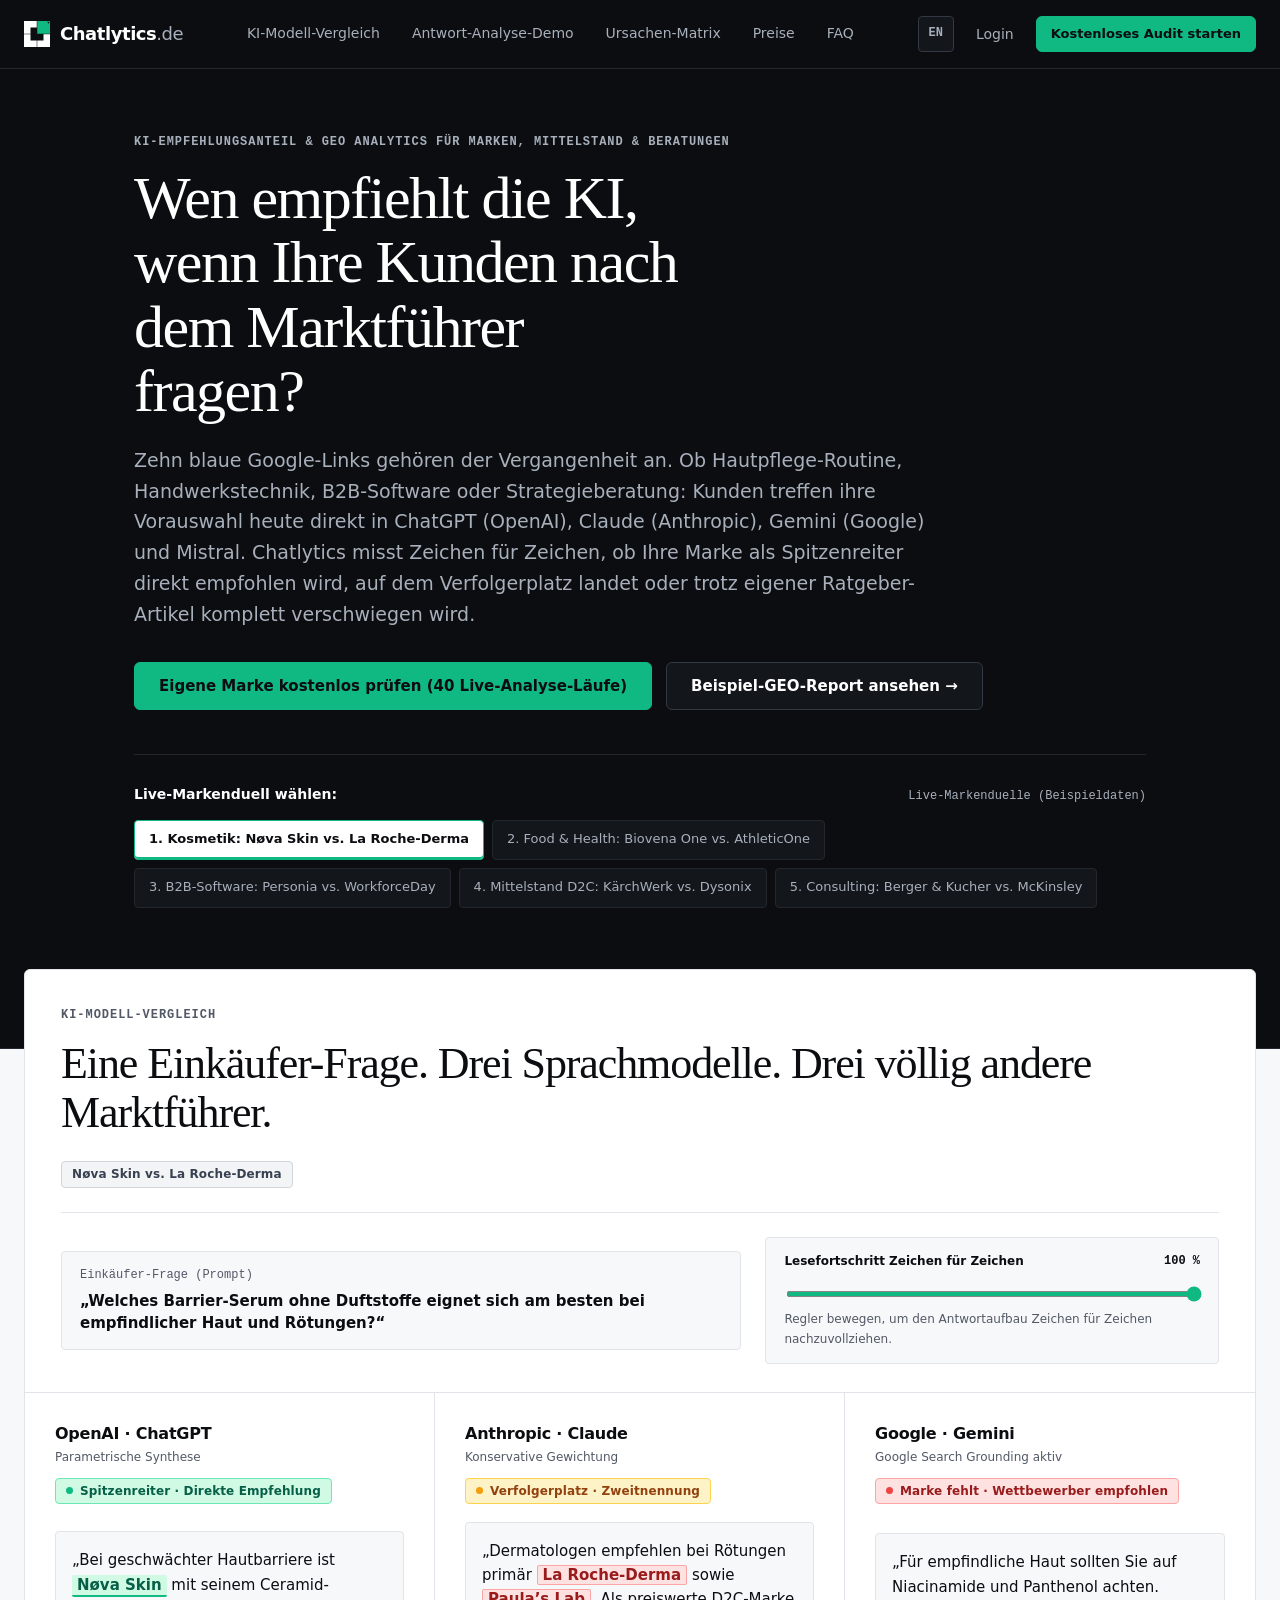
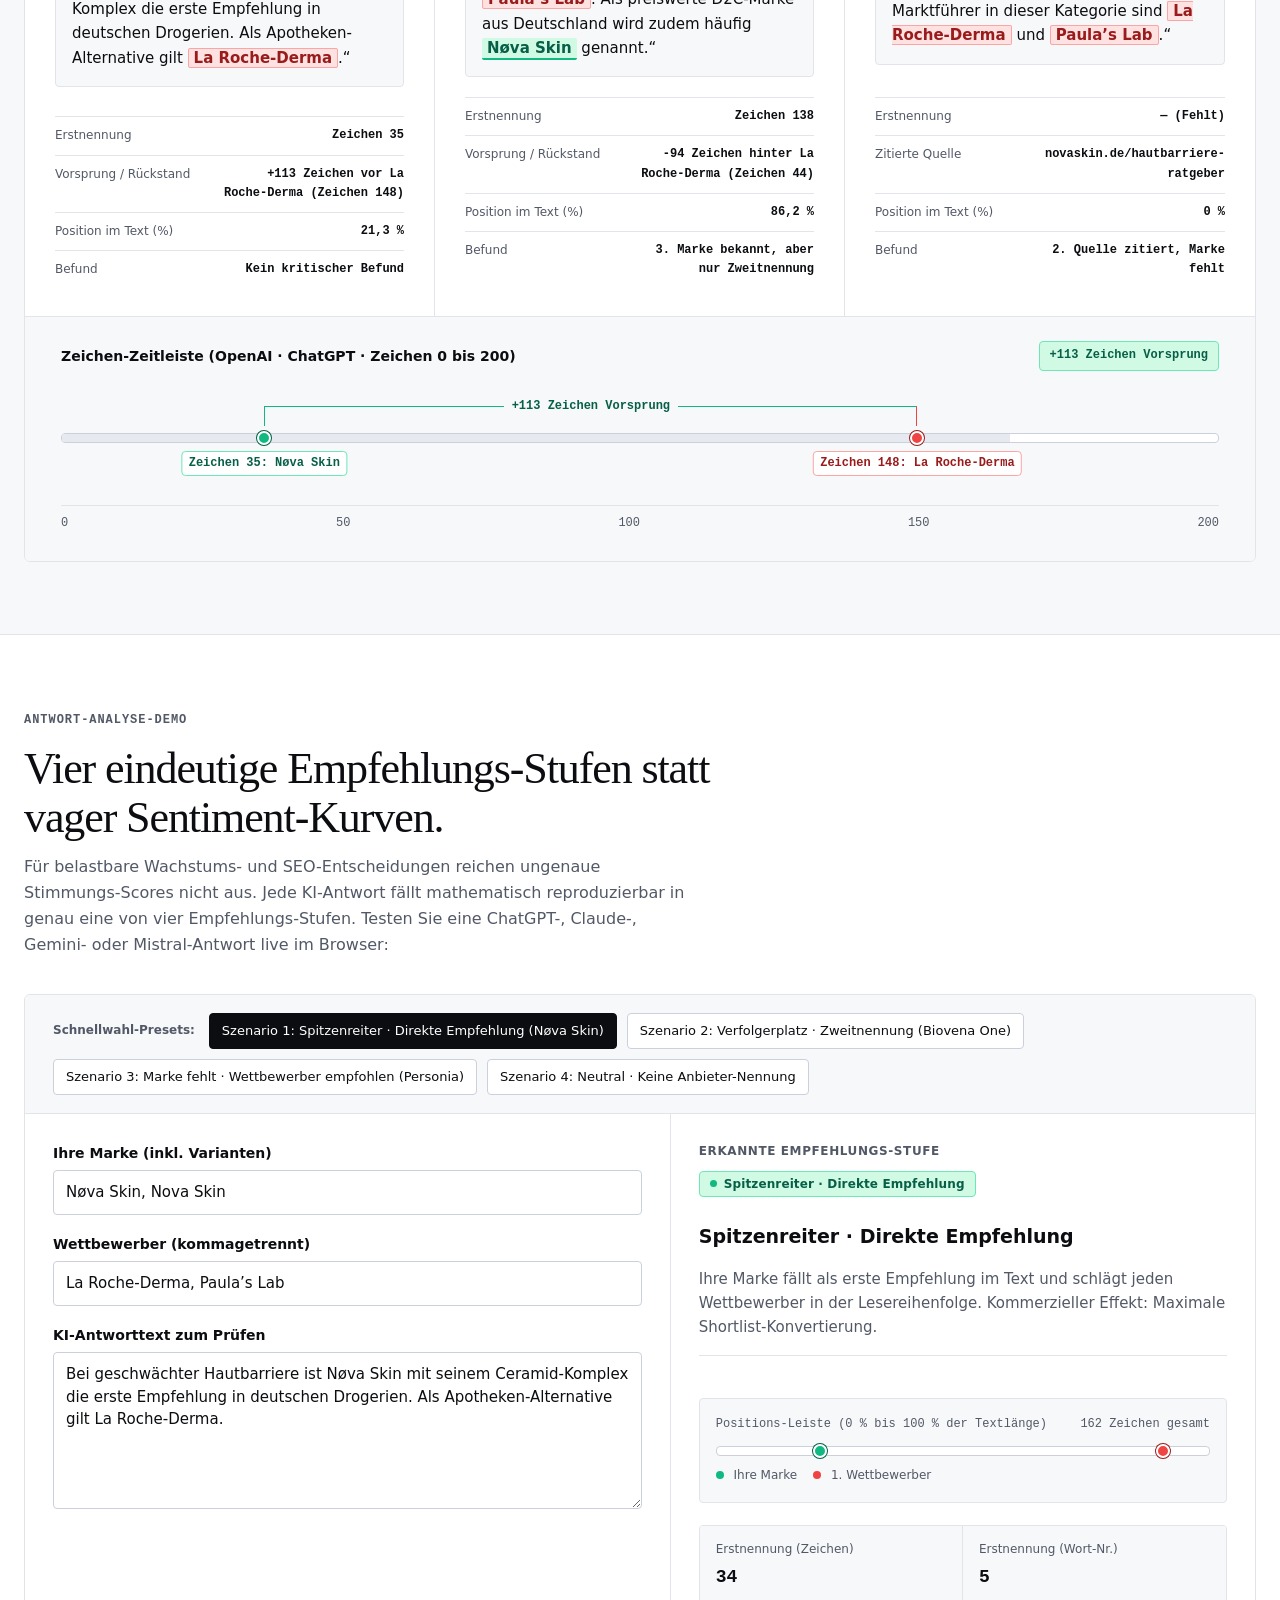
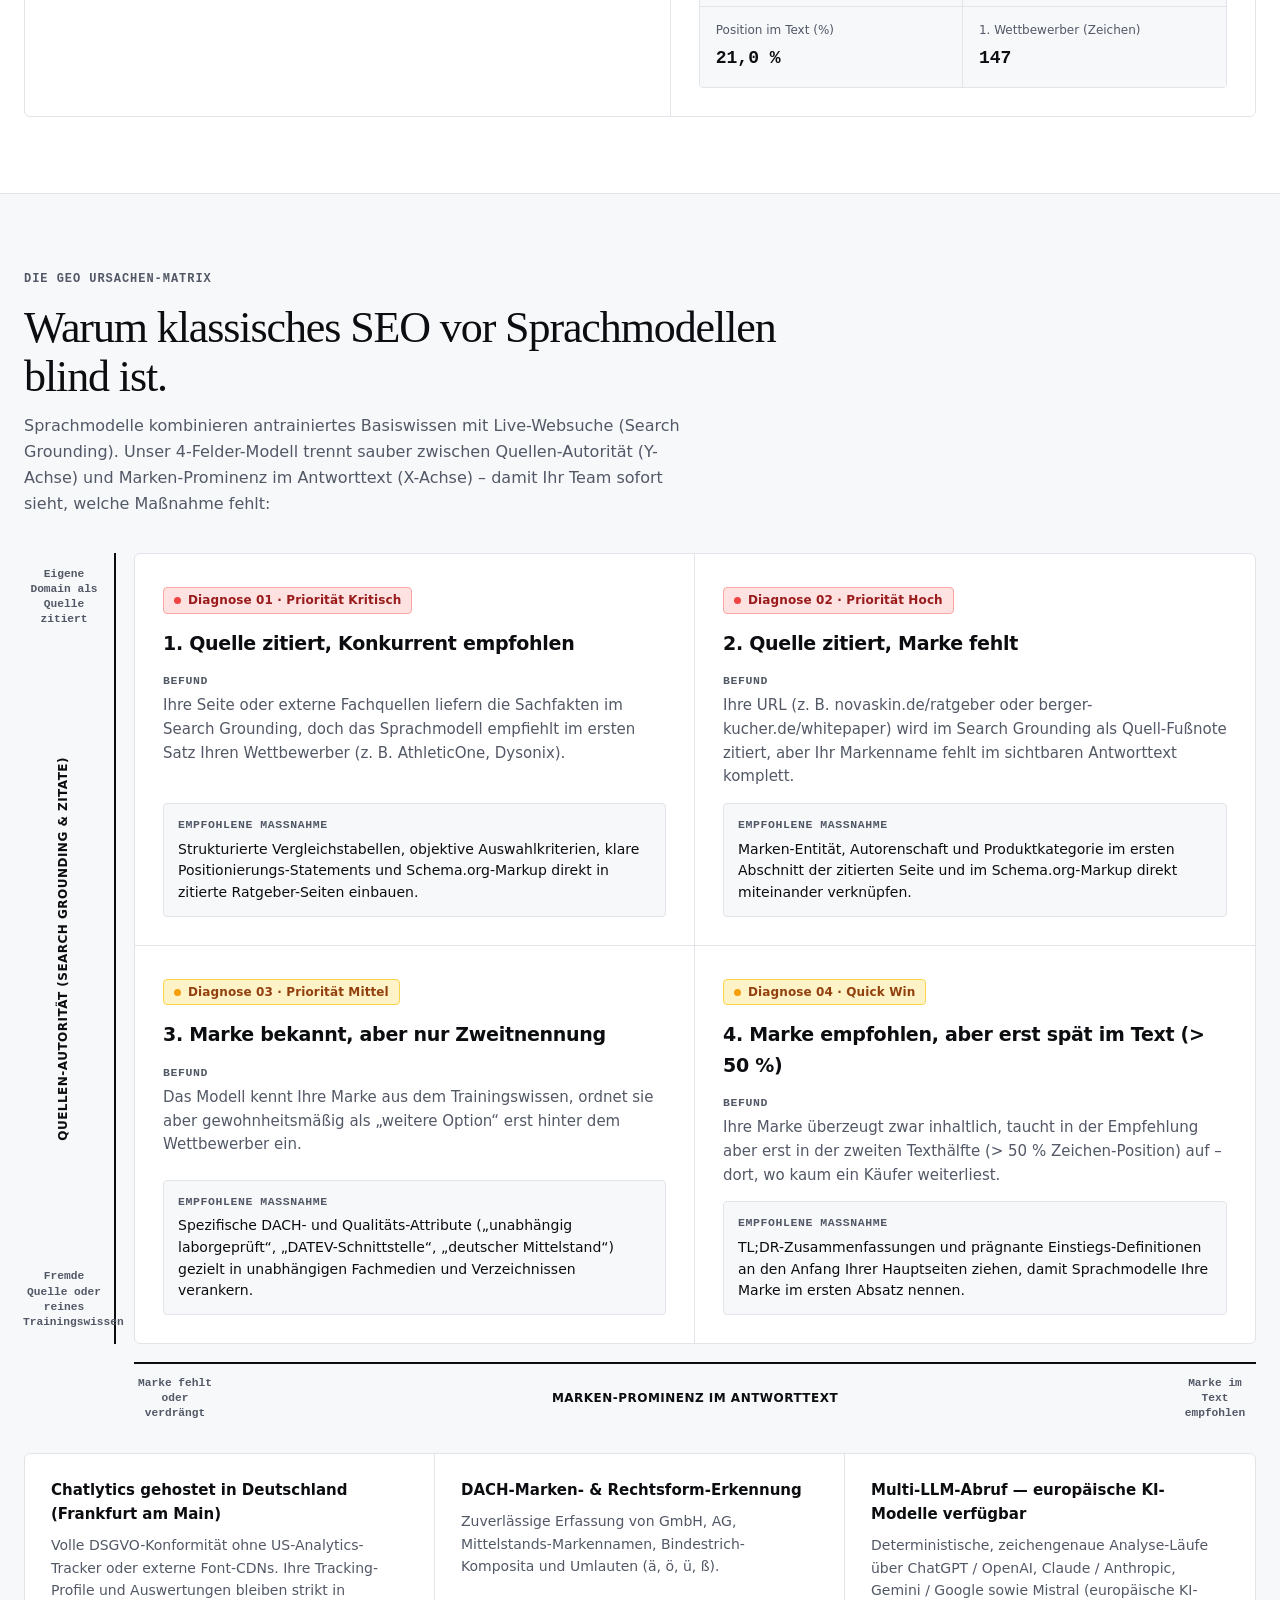
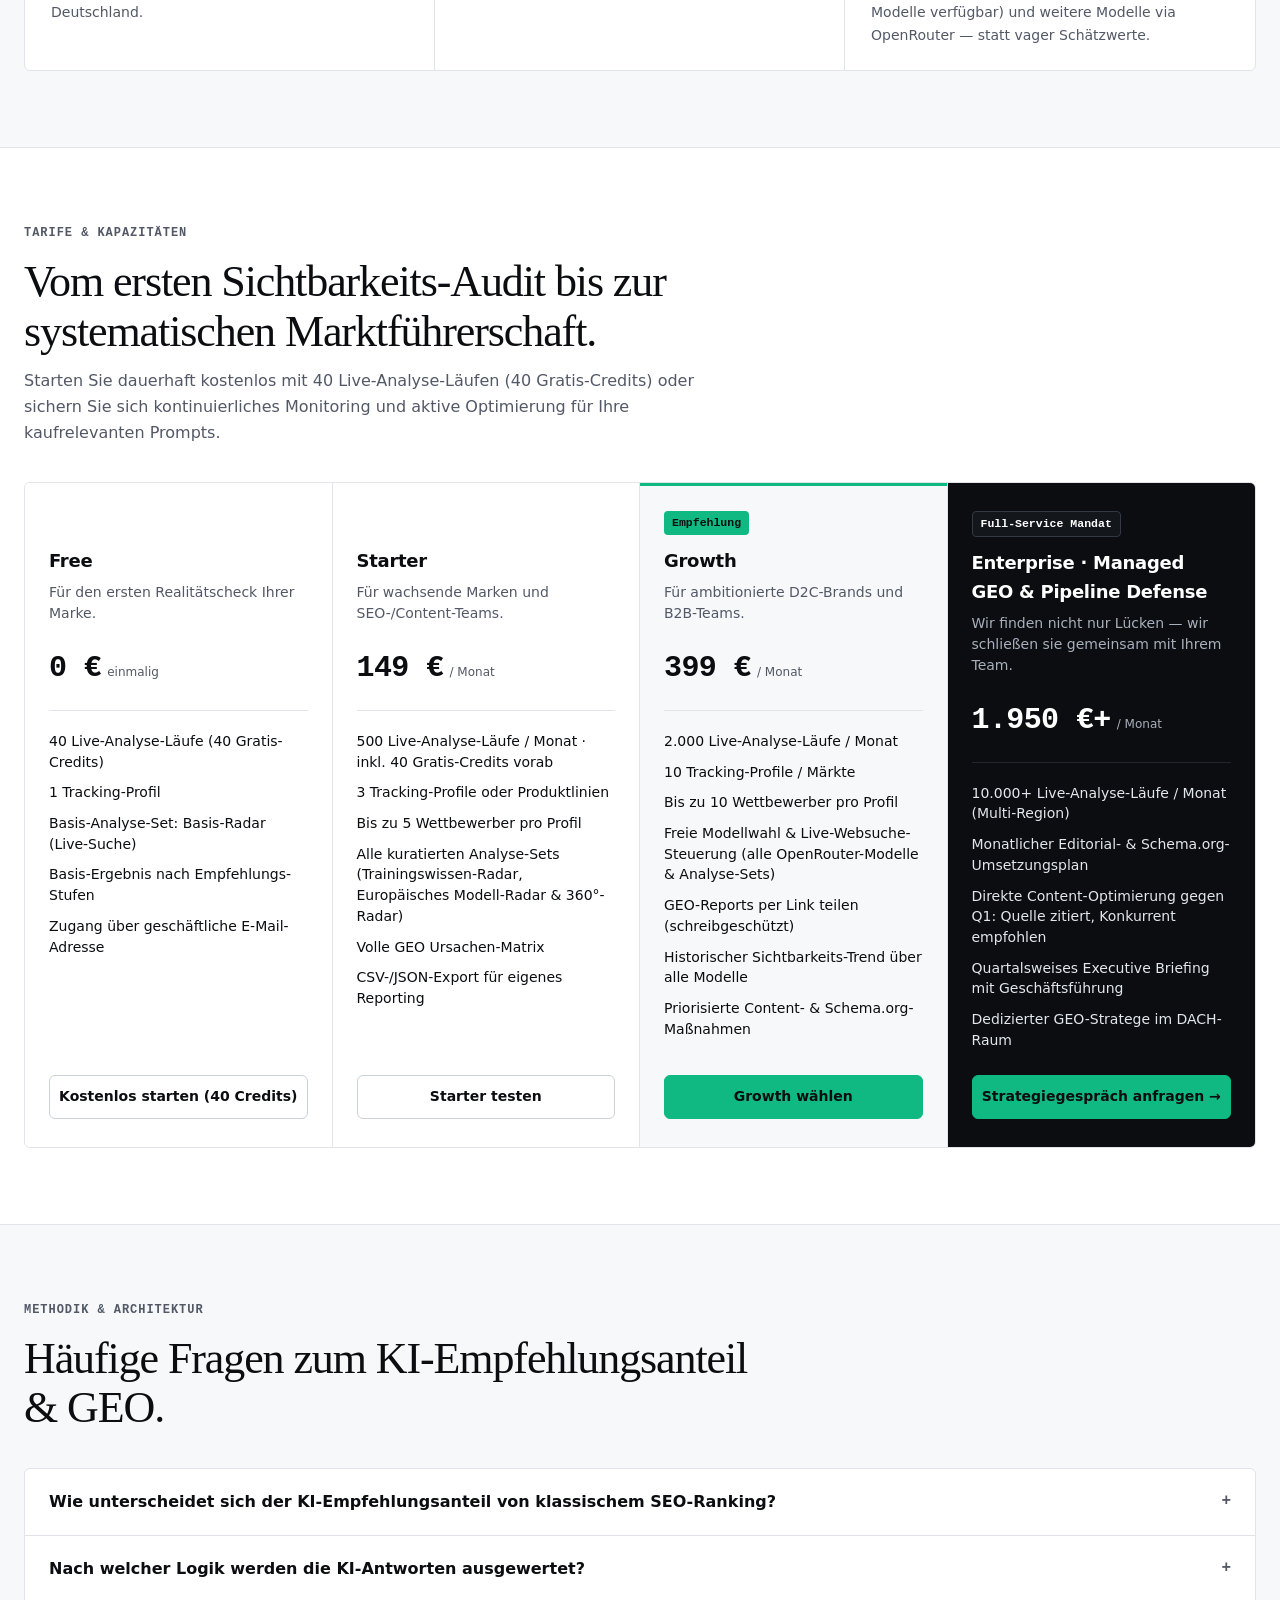
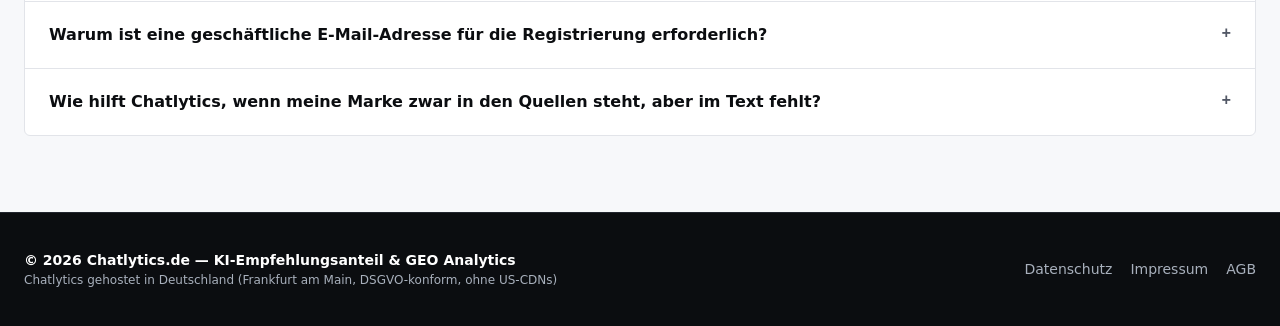
==== commit ddad4bfa: "feat(i18n,ui,api,tests): roll out canonical Chatlytics product glossary across frontend, backend, an" ====
--- a/index.html
+++ b/index.html
@@ -3,8 +3,8 @@
 <head>
   <meta charset="UTF-8">
   <meta name="viewport" content="width=device-width, initial-scale=1.0">
-  <meta name="description" content="Chatlytics.de — Share-of-Model & Generative Engine Optimization (GEO) Analyse-Plattform für Marken, Mittelstand und Beratungen im DACH-Raum.">
-  <title>Chatlytics.de — Share-of-Model & GEO Intelligence</title>
+  <meta name="description" content="Chatlytics.de — KI-Empfehlungsanteil & Generative Engine Optimization (GEO) Analyse-Plattform für Marken, Mittelstand und Beratungen im DACH-Raum.">
+  <title>Chatlytics.de — KI-Empfehlungsanteil & GEO Intelligence</title>
   <link rel="icon" href="assets/favicon.svg" type="image/svg+xml">
   <link rel="stylesheet" href="assets/css/app.css">
 </head>
@@ -27,8 +27,8 @@
       </a>
 
       <nav class="nav-links" aria-label="Hauptnavigation">
-        <a href="#dossier" class="nav-link" data-i18n="nav.dossier">Modell-Vergleich</a>
-        <a href="#pruefstand" class="nav-link" data-i18n="nav.workbench">Antwort-Prüfstand</a>
+        <a href="#dossier" class="nav-link" data-i18n="nav.dossier">KI-Modell-Vergleich</a>
+        <a href="#pruefstand" class="nav-link" data-i18n="nav.workbench">Antwort-Analyse-Demo</a>
         <a href="#matrix" class="nav-link" data-i18n="nav.matrix">Ursachen-Matrix</a>
         <a href="#preise" class="nav-link" data-i18n="nav.pricing">Preise</a>
         <a href="#faq" class="nav-link" data-i18n="nav.faq">FAQ</a>
@@ -51,12 +51,12 @@
 
     <div id="mobile-nav-drawer" class="mobile-nav-drawer" aria-hidden="true">
       <nav class="mobile-drawer-links container" aria-label="Mobile Navigation">
-        <a href="#dossier" class="nav-link" data-i18n="nav.dossier">Modell-Vergleich</a>
-        <a href="#pruefstand" class="nav-link" data-i18n="nav.workbench">Antwort-Prüfstand</a>
+        <a href="#dossier" class="nav-link" data-i18n="nav.dossier">KI-Modell-Vergleich</a>
+        <a href="#pruefstand" class="nav-link" data-i18n="nav.workbench">Antwort-Analyse-Demo</a>
         <a href="#matrix" class="nav-link" data-i18n="nav.matrix">Ursachen-Matrix</a>
         <a href="#preise" class="nav-link" data-i18n="nav.pricing">Preise</a>
         <a href="#faq" class="nav-link" data-i18n="nav.faq">FAQ</a>
-        <button id="btn-mobile-report" type="button" class="btn btn-dark-outline btn-block" data-i18n="hero.cta_secondary">Beispiel-Vorstandsreport ansehen →</button>
+        <button id="btn-mobile-report" type="button" class="btn btn-dark-outline btn-block" data-i18n="hero.cta_secondary">Beispiel-GEO-Report ansehen →</button>
         <button type="button" class="btn btn-dark-outline btn-block" data-open-modal="auth" data-auth-mode="login" data-i18n="nav.login">Login</button>
         <button type="button" class="btn btn-primary btn-block" data-open-modal="auth" data-auth-mode="signup" data-tier="free" data-i18n="nav.signup">Kostenloses Audit starten</button>
       </nav>
@@ -67,24 +67,24 @@
     <!-- SECTION 1: HERO STAGE (Obsidian #0B0D10) -->
     <section class="hero-stage">
       <div class="container hero-inner">
-        <p class="section-eyebrow" data-i18n="hero.eyebrow">SHARE-OF-MODEL &amp; GEO ANALYTICS FÜR MARKEN, MITTELSTAND &amp; BERATUNGEN</p>
+        <p class="section-eyebrow" data-i18n="hero.eyebrow">KI-EMPFEHLUNGSANTEIL &amp; GEO ANALYTICS FÜR MARKEN, MITTELSTAND &amp; BERATUNGEN</p>
         <h1 class="hero-title" data-i18n="hero.title">Wen empfiehlt die KI, wenn Ihre Kunden nach dem Marktführer fragen?</h1>
         <p class="hero-subhead" data-i18n="hero.subtitle">
-          Zehn blaue Google-Links gehören der Vergangenheit an. Ob Hautpflege-Routine, Handwerkstechnik, B2B-Software oder Strategieberatung: Kunden treffen ihre Vorauswahl heute direkt in ChatGPT (GPT-6.1 Sol &amp; Terra, GPT-6 Astra &amp; Luna), Claude 5.5 (Opus, Sonnet, Haiku) und Google Gemini (Hydrogen, Carbon, Argon, 3.8 Flash). Chatlytics misst Zeichen für Zeichen, ob Ihre Marke als Spitzenreiter empfohlen wird, im Windschatten der Konkurrenz landet oder trotz eigener Ratgeber-Artikel komplett verschwiegen wird.
+          Zehn blaue Google-Links gehören der Vergangenheit an. Ob Hautpflege-Routine, Handwerkstechnik, B2B-Software oder Strategieberatung: Kunden treffen ihre Vorauswahl heute direkt in ChatGPT (OpenAI), Claude (Anthropic), Gemini (Google) und Mistral. Chatlytics misst Zeichen für Zeichen, ob Ihre Marke als Spitzenreiter direkt empfohlen wird, auf dem Verfolgerplatz landet oder trotz eigener Ratgeber-Artikel komplett verschwiegen wird.
         </p>
 
         <div class="hero-cta-row">
-          <button id="hero-btn-signup" type="button" class="btn btn-primary btn-lg" data-open-modal="auth" data-auth-mode="signup" data-tier="free" data-i18n="hero.cta_primary">Eigene Marke kostenlos prüfen (40 Live-Abfragen)</button>
-          <button id="btn-open-report" type="button" class="btn btn-dark-outline btn-lg" data-i18n="hero.cta_secondary">Beispiel-Vorstandsreport ansehen →</button>
+          <button id="hero-btn-signup" type="button" class="btn btn-primary btn-lg" data-open-modal="auth" data-auth-mode="signup" data-tier="free" data-i18n="hero.cta_primary">Eigene Marke kostenlos prüfen (40 Live-Analyse-Läufe)</button>
+          <button id="btn-open-report" type="button" class="btn btn-dark-outline btn-lg" data-i18n="hero.cta_secondary">Beispiel-GEO-Report ansehen →</button>
         </div>
 
         <!-- Interactive Switcher Bar controlling Section 2 in real time -->
         <div class="hero-switcher">
           <div class="hero-switcher-header">
             <span class="hero-switcher-label" data-i18n="hero.switcher_label">Live-Markenduell wählen:</span>
-            <span class="hero-switcher-note" data-i18n="hero.switcher_note">Interaktive Beispieldaten über 5 Branchen</span>
-          </div>
-          <div class="industry-tabs" role="tablist" aria-label="Branchen-Beispiele für den Modell-Vergleich">
+            <span class="hero-switcher-note" data-i18n="hero.switcher_note">Live-Markenduelle (Beispieldaten)</span>
+          </div>
+          <div class="industry-tabs" role="tablist" aria-label="Branchen-Beispiele für den KI-Modell-Vergleich">
             <button type="button" role="tab" aria-selected="true" class="industry-tab is-active" data-duel-tab="kosmetik">1. Kosmetik: Nøva Skin vs. La Roche-Derma</button>
             <button type="button" role="tab" aria-selected="false" class="industry-tab" data-duel-tab="food">2. Food &amp; Health: Biovena One vs. AthleticOne</button>
             <button type="button" role="tab" aria-selected="false" class="industry-tab" data-duel-tab="software">3. B2B-Software: Personia vs. WorkforceDay</button>
@@ -102,7 +102,7 @@
           <header class="dossier-header">
             <div class="dossier-title-row">
               <div>
-                <p class="section-eyebrow" data-i18n="dossier.eyebrow">DER MODELL-VERGLEICH</p>
+                <p class="section-eyebrow" data-i18n="dossier.eyebrow">KI-MODELL-VERGLEICH</p>
                 <h2 class="section-title" data-i18n="dossier.title">Eine Einkäufer-Frage. Drei Sprachmodelle. Drei völlig andere Marktführer.</h2>
               </div>
               <span id="dossier-active-duel" class="badge badge-neutral">Nøva Skin vs. La Roche-Derma</span>
@@ -110,33 +110,33 @@
 
             <div class="dossier-controls-bar">
               <div class="dossier-prompt-box">
-                <div class="dossier-prompt-kicker" data-i18n="dossier.prompt_label">Untersuchte Einkäufer-Frage (Beispieldaten)</div>
+                <div class="dossier-prompt-kicker" data-i18n="dossier.prompt_label">Einkäufer-Frage (Prompt)</div>
                 <div id="dossier-prompt-text" class="dossier-prompt-text">„Welches Barrier-Serum ohne Duftstoffe eignet sich am besten bei empfindlicher Haut und Rötungen?“</div>
               </div>
 
               <div class="dossier-scrubber-box">
                 <div class="scrubber-label-row">
-                  <label for="dossier-scrubber" class="scrubber-label" data-i18n="dossier.scrubber_label">Lesefortschritt prüfen</label>
+                  <label for="dossier-scrubber" class="scrubber-label" data-i18n="dossier.scrubber_label">Lesefortschritt Zeichen für Zeichen</label>
                   <span id="dossier-scrubber-pct" class="scrubber-pct">100 %</span>
                 </div>
                 <input id="dossier-scrubber" type="range" class="dossier-range" min="0" max="100" step="1" value="100" aria-label="Lesefortschritt der Modellantworten von 0 bis 100 Prozent">
-                <span class="scrubber-hint" data-i18n="dossier.scrubber_hint">Ziehen Sie den Regler von 0 % bis 100 % für die zeichengenaue Auswertung.</span>
+                <span class="scrubber-hint" data-i18n="dossier.scrubber_hint">Regler bewegen, um den Antwortaufbau Zeichen für Zeichen nachzuvollziehen.</span>
               </div>
             </div>
           </header>
 
           <!-- 3-Column Model Comparison -->
           <div class="model-grid">
-            <!-- OpenAI GPT-6.1 Sol -->
+            <!-- OpenAI · ChatGPT -->
             <article class="model-col">
               <div class="model-col-head">
                 <div>
-                  <h3 id="model-name-openai" class="model-name">OpenAI GPT-6.1 Sol</h3>
+                  <h3 id="model-name-openai" class="model-name">OpenAI · ChatGPT</h3>
                   <div id="model-sub-openai" class="model-sub" data-i18n="dossier.openai_sub">Parametrische Synthese</div>
                 </div>
                 <span id="model-badge-openai" class="status-badge status-win">
                   <span class="status-dot" aria-hidden="true"></span>
-                  <span>Platz 1 · Erste Wahl</span>
+                  <span>Spitzenreiter · Direkte Empfehlung</span>
                 </span>
               </div>
 
@@ -159,23 +159,23 @@
                     <td id="model-rel-openai">21,3 %</td>
                   </tr>
                   <tr>
-                    <th scope="row" data-i18n="dossier.col_diag">Diagnose</th>
-                    <td id="model-diag-openai">Optimal (Spitzenreiter)</td>
+                    <th scope="row" data-i18n="dossier.col_diag">Befund</th>
+                    <td id="model-diag-openai">Kein kritischer Befund</td>
                   </tr>
                 </tbody>
               </table>
             </article>
 
-            <!-- Anthropic Claude Sonnet 5.5 -->
+            <!-- Anthropic · Claude -->
             <article class="model-col">
               <div class="model-col-head">
                 <div>
-                  <h3 id="model-name-claude" class="model-name">Anthropic Claude Sonnet 5.5</h3>
+                  <h3 id="model-name-claude" class="model-name">Anthropic · Claude</h3>
                   <div id="model-sub-claude" class="model-sub" data-i18n="dossier.claude_sub">Konservative Gewichtung</div>
                 </div>
                 <span id="model-badge-claude" class="status-badge status-halo">
                   <span class="status-dot" aria-hidden="true"></span>
-                  <span>Platz 2 · Im Windschatten</span>
+                  <span>Verfolgerplatz · Zweitnennung</span>
                 </span>
               </div>
 
@@ -198,23 +198,23 @@
                     <td id="model-rel-claude">86,2 %</td>
                   </tr>
                   <tr>
-                    <th scope="row" data-i18n="dossier.col_diag">Diagnose</th>
-                    <td id="model-diag-claude">Ewige Zweitnennung</td>
+                    <th scope="row" data-i18n="dossier.col_diag">Befund</th>
+                    <td id="model-diag-claude">3. Marke bekannt, aber nur Zweitnennung</td>
                   </tr>
                 </tbody>
               </table>
             </article>
 
-            <!-- Google Gemini 3.8 Flash -->
+            <!-- Google · Gemini -->
             <article class="model-col">
               <div class="model-col-head">
                 <div>
-                  <h3 id="model-name-gemini" class="model-name">Google Gemini 3.8 Flash</h3>
+                  <h3 id="model-name-gemini" class="model-name">Google · Gemini</h3>
                   <div id="model-sub-gemini" class="model-sub" data-i18n="dossier.gemini_sub">Google Search Grounding aktiv</div>
                 </div>
                 <span id="model-badge-gemini" class="status-badge status-loss">
                   <span class="status-dot" aria-hidden="true"></span>
-                  <span>Verdrängt · Stummes Quell-Zitat</span>
+                  <span>Marke fehlt · Wettbewerber empfohlen</span>
                 </span>
               </div>
 
@@ -237,18 +237,18 @@
                     <td id="model-rel-gemini">0 %</td>
                   </tr>
                   <tr>
-                    <th scope="row" data-i18n="dossier.col_diag">Diagnose</th>
-                    <td id="model-diag-gemini">Stummes Quell-Zitat (Ratgeber zitiert, Marke fehlt)</td>
+                    <th scope="row" data-i18n="dossier.col_diag">Befund</th>
+                    <td id="model-diag-gemini">2. Quelle zitiert, Marke fehlt</td>
                   </tr>
                 </tbody>
               </table>
             </article>
           </div>
 
-          <!-- Synchronized Character Timeline (0..200 based on OpenAI GPT-6.1 Sol) -->
+          <!-- Synchronized Character Timeline (0..200 based on OpenAI · ChatGPT) -->
           <div class="dossier-timeline">
             <div class="timeline-top-row">
-              <span class="timeline-heading" data-i18n="dossier.timeline_title">Zeichen-Zeitleiste (OpenAI GPT-6.1 Sol · Zeichen 0 bis 200)</span>
+              <span class="timeline-heading" data-i18n="dossier.timeline_title">Zeichen-Zeitleiste (OpenAI · ChatGPT · Zeichen 0 bis 200)</span>
               <span id="timeline-lead-pill" class="timeline-lead-pill">+113 Zeichen Vorsprung</span>
             </div>
 
@@ -286,27 +286,27 @@
     <section id="pruefstand" class="section-light section-paper">
       <div class="container">
         <div class="section-header">
-          <p class="section-eyebrow" data-i18n="workbench.eyebrow">INTERAKTIVER ANTWORT-PRÜFSTAND</p>
-          <h2 class="section-title" data-i18n="workbench.title">Was die 4 Empfehlungs-Stufen in der Praxis bedeuten</h2>
+          <p class="section-eyebrow" data-i18n="workbench.eyebrow">ANTWORT-ANALYSE-DEMO</p>
+          <h2 class="section-title" data-i18n="workbench.title">Vier eindeutige Empfehlungs-Stufen statt vager Sentiment-Kurven.</h2>
           <p class="section-subhead" data-i18n="workbench.subtitle">
-            Testen Sie eine echte GPT-6.1-, Claude-5.5- oder Gemini-Antwort (Hydrogen / 3.8 Flash) mit Ihrem eigenen Markennamen. Der Prüfstand erkennt deutsche Schreibweisen, Rechtsformen und Umlaute und ermittelt die exakte Positionierung gegenüber Ihren Wettbewerbern.
+            Für belastbare Wachstums- und SEO-Entscheidungen reichen ungenaue Stimmungs-Scores nicht aus. Jede KI-Antwort fällt mathematisch reproduzierbar in genau eine von vier Empfehlungs-Stufen. Testen Sie eine ChatGPT-, Claude-, Gemini- oder Mistral-Antwort live im Browser:
           </p>
         </div>
 
         <div class="workbench-card">
           <div class="preset-bar">
-            <span class="preset-bar-label" data-i18n="workbench.presets_label">Schnell-Szenarien (Klick zum Testen):</span>
-            <button type="button" class="preset-btn is-active" data-preset="s1" data-i18n="workbench.preset_1">Szenario 1: Spitzenreiter</button>
-            <button type="button" class="preset-btn" data-preset="s2" data-i18n="workbench.preset_2">Szenario 2: Im Windschatten</button>
-            <button type="button" class="preset-btn" data-preset="s3" data-i18n="workbench.preset_3">Szenario 3: Wettbewerbs-Übernahme</button>
-            <button type="button" class="preset-btn" data-preset="s4" data-i18n="workbench.preset_4">Szenario 4: Markenfreie Antwort</button>
+            <span class="preset-bar-label" data-i18n="workbench.presets_label">Schnellwahl-Presets:</span>
+            <button type="button" class="preset-btn is-active" data-preset="s1" data-i18n="workbench.preset_1">Szenario 1: Spitzenreiter · Direkte Empfehlung (Nøva Skin)</button>
+            <button type="button" class="preset-btn" data-preset="s2" data-i18n="workbench.preset_2">Szenario 2: Verfolgerplatz · Zweitnennung (Biovena One)</button>
+            <button type="button" class="preset-btn" data-preset="s3" data-i18n="workbench.preset_3">Szenario 3: Marke fehlt · Wettbewerber empfohlen (Personia)</button>
+            <button type="button" class="preset-btn" data-preset="s4" data-i18n="workbench.preset_4">Szenario 4: Neutral · Keine Anbieter-Nennung</button>
           </div>
 
           <div class="workbench-grid">
             <!-- Left Side: Inputs -->
             <div class="workbench-inputs">
               <div class="form-group">
-                <label for="wb-brand" class="form-label" data-i18n="workbench.brand_label">Ihre Marken-Varianten (kommagetrennt)</label>
+                <label for="wb-brand" class="form-label" data-i18n="workbench.brand_label">Ihre Marke (inkl. Varianten)</label>
                 <input id="wb-brand" type="text" class="form-input" value="Müller Holzbau, Mueller Holzbau GmbH">
               </div>
 
@@ -316,7 +316,7 @@
               </div>
 
               <div class="form-group">
-                <label for="wb-text" class="form-label" data-i18n="workbench.text_label">KI-Antworttext (frei editierbar)</label>
+                <label for="wb-text" class="form-label" data-i18n="workbench.text_label">KI-Antworttext zum Prüfen</label>
                 <textarea id="wb-text" class="form-textarea" rows="6">Im süddeutschen Gewerbebau gilt die Mueller Holzbau GmbH als erste Adresse für hybride Holz-Beton-Konstruktionen. Alternativen wie WeberHaus bedienen vor allem den privaten Hausbau.</textarea>
               </div>
             </div>
@@ -324,20 +324,20 @@
             <!-- Right Side: Live Output -->
             <div class="workbench-output">
               <div class="output-top">
-                <div class="output-kicker" data-i18n="workbench.result_label">Deterministische Klassifikation</div>
+                <div class="output-kicker" data-i18n="workbench.result_label">Erkannte Empfehlungs-Stufe</div>
                 <div>
                   <span id="wb-badge" class="status-badge status-win">
                     <span class="status-dot" aria-hidden="true"></span>
-                    <span>Platz 1 · Erste Wahl</span>
+                    <span>Spitzenreiter · Direkte Empfehlung</span>
                   </span>
                 </div>
-                <h3 id="wb-result-title" class="result-title">Platz 1 · Erste Wahl</h3>
+                <h3 id="wb-result-title" class="result-title">Spitzenreiter · Direkte Empfehlung</h3>
                 <p id="wb-result-desc" class="result-desc">Ihre Marke wird vor jedem Wettbewerber empfohlen und besetzt den entscheidenden ersten Anker.</p>
               </div>
 
               <div class="pos-bar-panel">
                 <div class="pos-bar-head">
-                  <span data-i18n="workbench.pos_bar_label">Position im Antworttext (0 % bis 100 %)</span>
+                  <span data-i18n="workbench.pos_bar_label">Positions-Leiste (0 % bis 100 % der Textlänge)</span>
                   <span id="wb-text-length">182 Zeichen gesamt</span>
                 </div>
                 <div class="pos-bar-track">
@@ -345,8 +345,8 @@
                   <div id="wb-pin-comp" class="pos-pin pos-pin-comp" style="left: 77%;" title="Erster Wettbewerber"></div>
                 </div>
                 <div class="pos-bar-legend">
-                  <span><i class="legend-dot-inline" style="background: var(--status-win-dot);" aria-hidden="true"></i> <span data-i18n="workbench.legend_brand">Eigene Marke</span></span>
-                  <span><i class="legend-dot-inline" style="background: var(--status-loss-dot);" aria-hidden="true"></i> <span data-i18n="workbench.legend_comp">Erster Wettbewerber</span></span>
+                  <span><i class="legend-dot-inline" style="background: var(--status-win-dot);" aria-hidden="true"></i> <span data-i18n="workbench.legend_brand">Ihre Marke</span></span>
+                  <span><i class="legend-dot-inline" style="background: var(--status-loss-dot);" aria-hidden="true"></i> <span data-i18n="workbench.legend_comp">1. Wettbewerber</span></span>
                 </div>
               </div>
 
@@ -364,7 +364,7 @@
                   <div id="wb-rel" class="metric-box-val">21,4 %</div>
                 </div>
                 <div class="metric-box">
-                  <div class="metric-box-label" data-i18n="workbench.metric_comp">Erster Wettbewerber</div>
+                  <div class="metric-box-label" data-i18n="workbench.metric_comp">1. Wettbewerber (Zeichen)</div>
                   <div id="wb-comp" class="metric-box-val">138</div>
                 </div>
               </div>
@@ -379,18 +379,18 @@
       <div class="container">
         <div class="section-header">
           <p class="section-eyebrow" data-i18n="matrix.eyebrow">DIE GEO URSACHEN-MATRIX</p>
-          <h2 class="section-title" data-i18n="matrix.title">Warum Sprachmodelle Ihren Content nutzen — aber andere empfehlen</h2>
+          <h2 class="section-title" data-i18n="matrix.title">Warum klassisches SEO vor Sprachmodellen blind ist.</h2>
           <p class="section-subhead" data-i18n="matrix.subtitle">
-            Chatlytics trennt strikt zwischen Ihrer <strong>Quellen-Autorität</strong> (Wird Ihre Website als Quelle zitiert?) und Ihrer <strong>Marken-Prominenz</strong> (Wird Ihr Markenname im sichtbaren Antworttext genannt?). Aus dieser Kombination entstehen vier eindeutige Handlungsfelder.
+            Sprachmodelle kombinieren antrainiertes Basiswissen mit Live-Websuche (Search Grounding). Unser 4-Felder-Modell trennt sauber zwischen Quellen-Autorität (Y-Achse) und Marken-Prominenz im Antworttext (X-Achse) – damit Ihr Team sofort sieht, welche Maßnahme fehlt:
           </p>
         </div>
 
         <div class="matrix-coordinate-frame">
           <!-- Y Axis -->
           <div class="matrix-y-axis">
-            <span class="axis-tick-label" data-i18n="matrix.y_high">Quelle zitiert (Hoch)</span>
-            <span class="axis-main-title-y" data-i18n="matrix.y_title">Quellen-Autorität</span>
-            <span class="axis-tick-label" data-i18n="matrix.y_low">Keine Quelle (Tief)</span>
+            <span class="axis-tick-label" data-i18n="matrix.y_high">Eigene Domain als Quelle zitiert</span>
+            <span class="axis-main-title-y" data-i18n="matrix.y_title">Quellen-Autorität (Search Grounding &amp; Zitate)</span>
+            <span class="axis-tick-label" data-i18n="matrix.y_low">Fremde Quelle oder reines Trainingswissen</span>
           </div>
 
           <!-- 2x2 Quadrant Grid -->
@@ -400,20 +400,20 @@
               <div class="quad-title">
                 <span class="status-badge status-loss">
                   <span class="status-dot" aria-hidden="true"></span>
-                  <span data-i18n="matrix.q1_badge">Priorität Kritisch</span>
+                  <span data-i18n="matrix.q1_badge">Diagnose 01 · Priorität Kritisch</span>
                 </span>
               </div>
-              <h3 class="quad-title" data-i18n="matrix.q1_title">1. Die gekaperte Vorlage</h3>
+              <h3 class="quad-title" data-i18n="matrix.q1_title">1. Quelle zitiert, Konkurrent empfohlen</h3>
               <div>
                 <span class="quad-block-label" data-i18n="matrix.label_problem">Befund</span>
                 <p class="quad-text" data-i18n="matrix.q1_problem">
-                  Google Gemini oder OpenAI Search zitiert Ihren Ratgeber als vertrauenswürdige Quelle, empfiehlt im Antworttext aber an erster Stelle den Wettbewerber. Sie liefern dem Konkurrenten die fachliche Grundlage.
+                  Ihre Seite oder externe Fachquellen liefern die Sachfakten im Search Grounding, doch das Sprachmodell empfiehlt im ersten Satz Ihren Wettbewerber (z. B. AthleticOne, Dysonix).
                 </p>
               </div>
               <div class="quad-lever">
-                <span class="quad-block-label" data-i18n="matrix.label_lever">Chatlytics-Hebel</span>
+                <span class="quad-block-label" data-i18n="matrix.label_lever">Empfohlene Maßnahme</span>
                 <p class="quad-text" data-i18n="matrix.q1_lever">
-                  Eigene Marken-Entität (Schema.org Product/Organization, Vergleichstabellen, Marken-Anchors) untrennbar in die zitierten Absätze einweben.
+                  Strukturierte Vergleichstabellen, objektive Auswahlkriterien, klare Positionierungs-Statements und Schema.org-Markup direkt in zitierte Ratgeber-Seiten einbauen.
                 </p>
               </div>
             </article>
@@ -423,20 +423,20 @@
               <div class="quad-title">
                 <span class="status-badge status-loss">
                   <span class="status-dot" aria-hidden="true"></span>
-                  <span data-i18n="matrix.q2_badge">Priorität Hoch</span>
+                  <span data-i18n="matrix.q2_badge">Diagnose 02 · Priorität Hoch</span>
                 </span>
               </div>
-              <h3 class="quad-title" data-i18n="matrix.q2_title">2. Das stumme Quell-Zitat</h3>
+              <h3 class="quad-title" data-i18n="matrix.q2_title">2. Quelle zitiert, Marke fehlt</h3>
               <div>
                 <span class="quad-block-label" data-i18n="matrix.label_problem">Befund</span>
                 <p class="quad-text" data-i18n="matrix.q2_problem">
-                  Ihre Domain liefert die technische Definition für die Suche im Hintergrund, Ihr Markenname fällt in der Antwort jedoch überhaupt nicht (0 % Nennung).
+                  Ihre URL (z. B. novaskin.de/ratgeber oder berger-kucher.de/whitepaper) wird im Search Grounding als Quell-Fußnote zitiert, aber Ihr Markenname fehlt im sichtbaren Antworttext komplett.
                 </p>
               </div>
               <div class="quad-lever">
-                <span class="quad-block-label" data-i18n="matrix.label_lever">Chatlytics-Hebel</span>
+                <span class="quad-block-label" data-i18n="matrix.label_lever">Empfohlene Maßnahme</span>
                 <p class="quad-text" data-i18n="matrix.q2_lever">
-                  Markenname direkt mit Problemlösung und Kategorie-Begriff in Überschriften, Listen und Zusammenfassungen verknüpfen.
+                  Marken-Entität, Autorenschaft und Produktkategorie im ersten Abschnitt der zitierten Seite und im Schema.org-Markup direkt miteinander verknüpfen.
                 </p>
               </div>
             </article>
@@ -446,20 +446,20 @@
               <div class="quad-title">
                 <span class="status-badge status-halo">
                   <span class="status-dot" aria-hidden="true"></span>
-                  <span data-i18n="matrix.q3_badge">Priorität Mittel</span>
+                  <span data-i18n="matrix.q3_badge">Diagnose 03 · Priorität Mittel</span>
                 </span>
               </div>
-              <h3 class="quad-title" data-i18n="matrix.q3_title">3. Die ewige Zweitnennung</h3>
+              <h3 class="quad-title" data-i18n="matrix.q3_title">3. Marke bekannt, aber nur Zweitnennung</h3>
               <div>
                 <span class="quad-block-label" data-i18n="matrix.label_problem">Befund</span>
                 <p class="quad-text" data-i18n="matrix.q3_problem">
-                  Die KI nennt Sie fast immer – allerdings erst als Alternative nach dem Marktführer. Im Einkauf entscheidet meist der erste genannte Anbieter über den Klick oder die Shortlist.
+                  Das Modell kennt Ihre Marke aus dem Trainingswissen, ordnet sie aber gewohnheitsmäßig als „weitere Option“ erst hinter dem Wettbewerber ein.
                 </p>
               </div>
               <div class="quad-lever">
-                <span class="quad-block-label" data-i18n="matrix.label_lever">Chatlytics-Hebel</span>
+                <span class="quad-block-label" data-i18n="matrix.label_lever">Empfohlene Maßnahme</span>
                 <p class="quad-text" data-i18n="matrix.q3_lever">
-                  Präzise „Marke X vs. Wettbewerber“-Vergleichsseiten, Zertifizierungen und verifizierte Branchen-Benchmarks aufbauen.
+                  Spezifische DACH- und Qualitäts-Attribute („unabhängig laborgeprüft“, „DATEV-Schnittstelle“, „deutscher Mittelstand“) gezielt in unabhängigen Fachmedien und Verzeichnissen verankern.
                 </p>
               </div>
             </article>
@@ -469,20 +469,20 @@
               <div class="quad-title">
                 <span class="status-badge status-halo">
                   <span class="status-dot" aria-hidden="true"></span>
-                  <span data-i18n="matrix.q4_badge">Optimierung</span>
+                  <span data-i18n="matrix.q4_badge">Diagnose 04 · Quick Win</span>
                 </span>
               </div>
-              <h3 class="quad-title" data-i18n="matrix.q4_title">4. Der versteckte Gewinner</h3>
+              <h3 class="quad-title" data-i18n="matrix.q4_title">4. Marke empfohlen, aber erst spät im Text (&gt; 50 %)</h3>
               <div>
                 <span class="quad-block-label" data-i18n="matrix.label_problem">Befund</span>
                 <p class="quad-text" data-i18n="matrix.q4_problem">
-                  Sie sind formal der einzig genannte Anbieter, erscheinen aber erst in der zweiten Texthälfte nach langen allgemeinen Einleitungen (Position &gt; 50 %).
+                  Ihre Marke überzeugt zwar inhaltlich, taucht in der Empfehlung aber erst in der zweiten Texthälfte (&gt; 50 % Zeichen-Position) auf – dort, wo kaum ein Käufer weiterliest.
                 </p>
               </div>
               <div class="quad-lever">
-                <span class="quad-block-label" data-i18n="matrix.label_lever">Chatlytics-Hebel</span>
+                <span class="quad-block-label" data-i18n="matrix.label_lever">Empfohlene Maßnahme</span>
                 <p class="quad-text" data-i18n="matrix.q4_lever">
-                  Kernaussagen an den Textanfang ziehen (BLUF-Prinzip), damit Einkäufer Ihre Marke bereits im ersten Absatz erfassen.
+                  TL;DR-Zusammenfassungen und prägnante Einstiegs-Definitionen an den Anfang Ihrer Hauptseiten ziehen, damit Sprachmodelle Ihre Marke im ersten Absatz nennen.
                 </p>
               </div>
             </article>
@@ -490,18 +490,18 @@
 
           <!-- X Axis -->
           <div class="matrix-x-axis">
-            <span class="axis-tick-label" data-i18n="matrix.x_low">Tief / Spät (Verdrängt)</span>
+            <span class="axis-tick-label" data-i18n="matrix.x_low">Marke fehlt oder verdrängt</span>
             <span class="axis-main-title-x" data-i18n="matrix.x_title">Marken-Prominenz im Antworttext</span>
-            <span class="axis-tick-label" data-i18n="matrix.x_high">Hoch / Früh (Erste Wahl)</span>
+            <span class="axis-tick-label" data-i18n="matrix.x_high">Marke im Text empfohlen</span>
           </div>
         </div>
 
         <!-- 3 Trust & Infrastructure Pillars -->
         <div class="trust-pillars-grid">
           <div class="trust-pillar">
-            <h3 class="trust-pillar-title" data-i18n="pillar.1_title">Gehostet auf dedizierter Infrastruktur in Frankfurt am Main</h3>
+            <h3 class="trust-pillar-title" data-i18n="pillar.1_title">Chatlytics gehostet in Deutschland (Frankfurt am Main)</h3>
             <p class="trust-pillar-desc" data-i18n="pillar.1_desc">
-              Volle DSGVO-Konformität ohne US-Analytics-Tracker oder externe Font-CDNs. Ihre Prompt-Strategien bleiben strikt in Deutschland.
+              Volle DSGVO-Konformität ohne US-Analytics-Tracker oder externe Font-CDNs. Ihre Tracking-Profile und Auswertungen bleiben strikt in Deutschland.
             </p>
           </div>
           <div class="trust-pillar">
@@ -511,9 +511,9 @@
             </p>
           </div>
           <div class="trust-pillar">
-            <h3 class="trust-pillar-title" data-i18n="pillar.3_title">Dedizierte Multi-LLM-Abruf-Infrastruktur</h3>
+            <h3 class="trust-pillar-title" data-i18n="pillar.3_title">Multi-LLM-Abruf — europäische KI-Modelle verfügbar</h3>
             <p class="trust-pillar-desc" data-i18n="pillar.3_desc">
-              Deterministische, zeichengenaue Messreihen über OpenAI (GPT-6.1 Sol, GPT-6.1 Terra, GPT-6 Astra, GPT-6 Luna), Anthropic (Claude Opus 5.5, Claude Sonnet 5.5, Claude Haiku 5.5), Google (Gemini Hydrogen, Gemini Carbon, Gemini Argon, Gemini 3.8 Flash) sowie EU-gehostetes Mistral &amp; GLM 5.3 statt vager Schätzwerte.
+              Deterministische, zeichengenaue Analyse-Läufe über ChatGPT / OpenAI, Claude / Anthropic, Gemini / Google sowie Mistral (europäische KI-Modelle verfügbar) und weitere Modelle via OpenRouter — statt vager Schätzwerte.
             </p>
           </div>
         </div>
@@ -524,10 +524,10 @@
     <section id="preise" class="section-light section-paper">
       <div class="container">
         <div class="section-header">
-          <p class="section-eyebrow" data-i18n="pricing.eyebrow">PREISMODELL &amp; MANDATE</p>
-          <h2 class="section-title" data-i18n="pricing.title">Transparente Analyse-Pakete für Marketing-Teams und Geschäftsführung</h2>
+          <p class="section-eyebrow" data-i18n="pricing.eyebrow">TARIFE &amp; KAPAZITÄTEN</p>
+          <h2 class="section-title" data-i18n="pricing.title">Vom ersten Sichtbarkeits-Audit bis zur systematischen Marktführerschaft.</h2>
           <p class="section-subhead" data-i18n="pricing.subtitle">
-            Starten Sie kostenlos mit 40 Live-Abfragen für den direkten Wettbewerbsvergleich. Ohne Kreditkarte, sofort aktiv.
+            Starten Sie dauerhaft kostenlos mit 40 Live-Analyse-Läufen (40 Gratis-Credits) oder sichern Sie sich kontinuierliches Monitoring und aktive Optimierung für Ihre kaufrelevanten Prompts.
           </p>
         </div>
 
@@ -542,13 +542,13 @@
               <span class="tier-price-period" data-i18n="pricing.free.period">einmalig</span>
             </div>
             <ul class="pricing-features">
-              <li data-i18n="pricing.free.feat_1">40 Live-Abfragen (Lifetime)</li>
-              <li data-i18n="pricing.free.feat_2">1 Marken-Profil</li>
-              <li data-i18n="pricing.free.feat_3">Basis Analyse-Set: DACH Basis-Radar inkl. Live-Websuche</li>
+              <li data-i18n="pricing.free.feat_1">40 Live-Analyse-Läufe (40 Gratis-Credits)</li>
+              <li data-i18n="pricing.free.feat_2">1 Tracking-Profil</li>
+              <li data-i18n="pricing.free.feat_3">Basis-Analyse-Set: Basis-Radar (Live-Suche)</li>
               <li data-i18n="pricing.free.feat_4">Basis-Ergebnis nach Empfehlungs-Stufen</li>
               <li data-i18n="pricing.free.feat_5">Zugang über geschäftliche E-Mail-Adresse</li>
             </ul>
-            <button type="button" class="btn btn-outline btn-block" data-open-modal="auth" data-auth-mode="signup" data-tier="free" data-i18n="pricing.free.cta">Kostenlos starten (40 Abfragen)</button>
+            <button type="button" class="btn btn-outline btn-block" data-open-modal="auth" data-auth-mode="signup" data-tier="free" data-i18n="pricing.free.cta">Kostenlos starten (40 Credits)</button>
           </article>
 
           <!-- Tier 2: Starter -->
@@ -561,11 +561,11 @@
               <span class="tier-price-period" data-i18n="pricing.per_month">/ Monat</span>
             </div>
             <ul class="pricing-features">
-              <li data-i18n="pricing.starter.feat_1">500 Live-Abfragen pro Monat</li>
-              <li data-i18n="pricing.starter.feat_2">3 Marken-Profile oder Produktlinien</li>
+              <li data-i18n="pricing.starter.feat_1">500 Live-Analyse-Läufe / Monat · inkl. 40 Gratis-Credits vorab</li>
+              <li data-i18n="pricing.starter.feat_2">3 Tracking-Profile oder Produktlinien</li>
               <li data-i18n="pricing.starter.feat_3">Bis zu 5 Wettbewerber pro Profil</li>
-              <li data-i18n="pricing.starter.feat_4">Alle kuratierten Analyse-Sets (Parametrisch, EU-Souveränität &amp; 360° Benchmark)</li>
-              <li data-i18n="pricing.starter.feat_5">Volle Ursachen- &amp; Maßnahmen-Matrix</li>
+              <li data-i18n="pricing.starter.feat_4">Alle kuratierten Analyse-Sets (Trainingswissen-Radar, Europäisches Modell-Radar &amp; 360°-Radar)</li>
+              <li data-i18n="pricing.starter.feat_5">Volle GEO Ursachen-Matrix</li>
               <li data-i18n="pricing.starter.feat_6">CSV-/JSON-Export für eigenes Reporting</li>
             </ul>
             <button type="button" class="btn btn-outline btn-block" data-open-modal="auth" data-auth-mode="signup" data-tier="starter" data-i18n="pricing.starter.cta">Starter testen</button>
@@ -581,11 +581,11 @@
               <span class="tier-price-period" data-i18n="pricing.per_month">/ Monat</span>
             </div>
             <ul class="pricing-features">
-              <li data-i18n="pricing.growth.feat_1">2.000 Live-Abfragen pro Monat</li>
-              <li data-i18n="pricing.growth.feat_2">10 Marken-Profile / Märkte</li>
+              <li data-i18n="pricing.growth.feat_1">2.000 Live-Analyse-Läufe / Monat</li>
+              <li data-i18n="pricing.growth.feat_2">10 Tracking-Profile / Märkte</li>
               <li data-i18n="pricing.growth.feat_3">Bis zu 10 Wettbewerber pro Profil</li>
-              <li data-i18n="pricing.growth.feat_4">Freie Modellwahl &amp; Websuche-Steuerung (inkl. EU-Hosted &amp; alle Analyse-Sets)</li>
-              <li data-i18n="pricing.growth.feat_5">Schreibgeschützte Vorstandsreports per Link</li>
+              <li data-i18n="pricing.growth.feat_4">Freie Modellwahl &amp; Live-Websuche-Steuerung (alle OpenRouter-Modelle &amp; Analyse-Sets)</li>
+              <li data-i18n="pricing.growth.feat_5">GEO-Reports per Link teilen (schreibgeschützt)</li>
               <li data-i18n="pricing.growth.feat_6">Historischer Sichtbarkeits-Trend über alle Modelle</li>
               <li data-i18n="pricing.growth.feat_7">Priorisierte Content- &amp; Schema.org-Maßnahmen</li>
             </ul>
@@ -595,16 +595,16 @@
           <!-- Tier 4: Managed GEO & Pipeline Defense (Obsidian Contrast) -->
           <article class="pricing-card pricing-card-obsidian" data-plan-card="enterprise_managed">
             <div class="tier-top-badge" data-i18n="pricing.managed.badge">Full-Service Mandat</div>
-            <h3 class="tier-name" data-i18n="pricing.managed.name">Managed GEO &amp; Pipeline Defense</h3>
+            <h3 class="tier-name" data-i18n="pricing.managed.name">Enterprise · Managed GEO &amp; Pipeline Defense</h3>
             <p class="tier-sub" data-i18n="pricing.managed.desc">Wir finden nicht nur Lücken — wir schließen sie gemeinsam mit Ihrem Team.</p>
             <div class="tier-price-row">
               <span class="tier-price-val">1.950 €+</span>
               <span class="tier-price-period" data-i18n="pricing.per_month">/ Monat</span>
             </div>
             <ul class="pricing-features">
-              <li data-i18n="pricing.managed.feat_1">10.000+ Live-Abfragen pro Monat (Multi-Region)</li>
+              <li data-i18n="pricing.managed.feat_1">10.000+ Live-Analyse-Läufe / Monat (Multi-Region)</li>
               <li data-i18n="pricing.managed.feat_2">Monatlicher Editorial- &amp; Schema.org-Umsetzungsplan</li>
-              <li data-i18n="pricing.managed.feat_3">Direkte Content-Optimierung gegen gekaperte Vorlagen</li>
+              <li data-i18n="pricing.managed.feat_3">Direkte Content-Optimierung gegen Q1: Quelle zitiert, Konkurrent empfohlen</li>
               <li data-i18n="pricing.managed.feat_4">Quartalsweises Executive Briefing mit Geschäftsführung</li>
               <li data-i18n="pricing.managed.feat_5">Dedizierter GEO-Stratege im DACH-Raum</li>
             </ul>
@@ -618,28 +618,28 @@
     <section id="faq" class="section-light section-alabaster">
       <div class="container">
         <div class="section-header">
-          <p class="section-eyebrow" data-i18n="faq.eyebrow">HÄUFIGE FRAGEN</p>
-          <h2 class="section-title" data-i18n="faq.title">Was Entscheider und SEO-Leads vor dem Start wissen möchten</h2>
+          <p class="section-eyebrow" data-i18n="faq.eyebrow">METHODIK &amp; ARCHITEKTUR</p>
+          <h2 class="section-title" data-i18n="faq.title">Häufige Fragen zum KI-Empfehlungsanteil &amp; GEO.</h2>
         </div>
 
         <div class="faq-list">
           <details class="faq-item">
             <summary class="faq-question">
-              <span data-i18n="faq.q1">Wie unterscheidet sich Chatlytics von klassischen SEO-Rank-Trackern?</span>
+              <span data-i18n="faq.q1">Wie unterscheidet sich der KI-Empfehlungsanteil von klassischem SEO-Ranking?</span>
               <span class="faq-chevron" aria-hidden="true">+</span>
             </summary>
             <div class="faq-answer" data-i18n="faq.a1">
-              Klassische SEO-Tools messen Positionen in blauen Linklisten. Chatlytics misst generative Antworten: Ob eine KI Ihre Marke überhaupt empfiehlt, an welcher exakten Zeichen-Position sie im Text steht und ob Ihre eigene Website womöglich den Konkurrenten als Quelle füttert.
+              Suchmaschinen liefern zehn blaue Links; Sprachmodelle verdichten den Markt auf eine einzige Empfehlung. Selbst wenn Ihre Website bei Google auf Platz 1 rankt, kann ChatGPT / OpenAI, Claude / Anthropic oder Gemini / Google im Antworttext Ihren Wettbewerber als Marktführer nennen. Chatlytics misst reproduzierbar, ob Ihre Marke genannt wird, an welcher Zeichen-Position sie erscheint und welche Quellen die Antwort speisen.
             </div>
           </details>
 
           <details class="faq-item">
             <summary class="faq-question">
-              <span data-i18n="faq.q2">Warum sind zeichengenaue Positionen besser als einfache Sentiment-Scores?</span>
+              <span data-i18n="faq.q2">Nach welcher Logik werden die KI-Antworten ausgewertet?</span>
               <span class="faq-chevron" aria-hidden="true">+</span>
             </summary>
             <div class="faq-answer" data-i18n="faq.a2">
-              Subjektive „Tonalitäts-Scores“ von 1 bis 100 lassen sich kaum reproduzieren. Chatlytics nutzt deterministische Zeichen-Indizes: Es zählt allein, ob Ihre Marke vor Wettbewerber B auftritt und ob Ihre Domain in der Websuche zitiert wird.
+              Im Gegensatz zu schwammigen Stimmungs-Scores arbeitet Chatlytics rein positions- und faktenbasiert. Jede Antwort wird eindeutig einer von vier Stufen zugeordnet: Spitzenreiter · Direkte Empfehlung (Ihre Marke fällt vor allen Wettbewerbern), Verfolgerplatz · Zweitnennung (ein Wettbewerber wird zuerst genannt), Marke fehlt · Wettbewerber empfohlen (nur Konkurrenten werden genannt) oder Neutral · Keine Anbieter-Nennung (keine Anbieter genannt).
             </div>
           </details>
 
@@ -649,7 +649,7 @@
               <span class="faq-chevron" aria-hidden="true">+</span>
             </summary>
             <div class="faq-answer" data-i18n="faq.a3">
-              Jeder Test-Account verbraucht echte Rechenkapazität über offizielle Schnittstellen für OpenAI (GPT-6.1 / 6), Anthropic (Claude 5.5), Google (Gemini) und EU-gehostetes Mistral. Die Verifizierung über Firmendomains verhindert Missbrauch und sichert dauerhaft schnelle Analyse-Zeiten für unsere Unternehmenskunden.
+              Jeder Test-Account verbraucht echte Rechenkapazität über offizielle Schnittstellen für ChatGPT / OpenAI, Claude / Anthropic, Gemini / Google und Mistral (europäische KI-Modelle verfügbar; Chatlytics gehostet in Deutschland). Die Verifizierung über Firmendomains verhindert Missbrauch und sichert dauerhaft schnelle Analyse-Zeiten für unsere Unternehmenskunden.
             </div>
           </details>
 
@@ -659,7 +659,7 @@
               <span class="faq-chevron" aria-hidden="true">+</span>
             </summary>
             <div class="faq-answer" data-i18n="faq.a4">
-              Unser Modul markiert diesen Fall automatisch als „Stummes Quell-Zitat“ oder „Gekaperte Vorlage“. Sie erhalten eine präzise Liste der betroffenen URLs Ihrer Website und klare Strukturempfehlungen, um Ihre Marke direkt mit dem Antwortkern zu verknüpfen.
+              Unser Diagnose-Modul markiert diesen Fall automatisch als „2. Quelle zitiert, Marke fehlt“ oder „1. Quelle zitiert, Konkurrent empfohlen“. Sie erhalten eine präzise Liste der betroffenen URLs Ihrer Website und konkrete Handlungsempfehlungen, um Ihre Marke direkt mit dem Antwortkern zu verknüpfen.
             </div>
           </details>
         </div>
@@ -671,8 +671,8 @@
   <footer class="footer">
     <div class="container footer-inner">
       <div>
-        <div class="footer-brand" data-i18n="footer.copyright">© 2026 Chatlytics.de — Share-of-Model &amp; GEO Intelligence</div>
-        <div class="footer-infra" data-i18n="footer.infra">Gehostet auf dedizierter Infrastruktur in Frankfurt am Main · Keine externen Font-CDNs oder Drittanbieter-Tracker.</div>
+        <div class="footer-brand" data-i18n="footer.copyright">© 2026 Chatlytics.de — KI-Empfehlungsanteil &amp; GEO Analytics</div>
+        <div class="footer-infra" data-i18n="footer.infra">Chatlytics gehostet in Deutschland (Frankfurt am Main, DSGVO-konform, ohne US-CDNs)</div>
       </div>
 
       <nav class="footer-links" aria-label="Rechtliche Hinweise">
@@ -689,8 +689,8 @@
     <div class="modal-dialog card">
       <div class="modal-header">
         <div class="modal-tabs" role="tablist">
-          <button id="tab-signup" type="button" class="tab-btn active" role="tab" data-i18n="auth.tab_signup">Kostenlos starten (40 Abfragen)</button>
-          <button id="tab-login" type="button" class="tab-btn" role="tab" data-i18n="auth.tab_login">Anmelden</button>
+          <button id="tab-signup" type="button" class="tab-btn active" role="tab" data-i18n="auth.tab_signup">Registrieren</button>
+          <button id="tab-login" type="button" class="tab-btn" role="tab" data-i18n="auth.tab_login">Login</button>
         </div>
         <button id="modal-close" type="button" class="btn-close" aria-label="Dialog schließen">&times;</button>
       </div>
@@ -701,27 +701,27 @@
         <!-- Signup Form -->
         <form id="form-signup" novalidate>
           <p class="text-sm text-muted" style="margin-bottom: 16px;" data-i18n="auth.signup_sub">
-            Starten Sie mit 40 Live-Abfragen über GPT-6.1 Sol, Claude Sonnet 5.5 und Gemini 3.8 Flash — ohne Kreditkarte.
+            Starten Sie mit 40 Live-Analyse-Läufen (40 Gratis-Credits) mit ChatGPT / OpenAI, Claude / Anthropic, Gemini / Google und Mistral — ohne Kreditkarte.
           </p>
           <div id="signup-error" class="alert alert-error hidden" role="alert"></div>
 
           <div class="form-group">
-            <label for="signup-email" class="form-label" data-i18n="auth.work_email">Geschäftliche E-Mail-Adresse</label>
+            <label for="signup-email" class="form-label" data-i18n="auth.work_email">Firmen-E-Mail-Adresse</label>
             <input id="signup-email" type="email" class="form-input" autocomplete="email" placeholder="vorname.nachname@unternehmen.de" required>
-            <span class="form-hint" data-i18n="auth.email_hint">Keine Freemail-Adressen (Gmail, Web.de, GMX) zulässig.</span>
+            <span class="form-hint" data-i18n="auth.email_hint">Keine privaten Freemail-Adressen (Gmail, Web.de, etc.)</span>
           </div>
 
           <div class="form-group">
-            <label for="signup-password" class="form-label" data-i18n="auth.password">Passwort (min. 8 Zeichen)</label>
+            <label for="signup-password" class="form-label" data-i18n="auth.password">Passwort</label>
             <input id="signup-password" type="password" class="form-input" autocomplete="new-password" minlength="8" required>
           </div>
 
           <div class="form-group">
-            <label for="signup-company" class="form-label" data-i18n="auth.company">Unternehmen / Marke</label>
+            <label for="signup-company" class="form-label" data-i18n="auth.company">Unternehmensname (optional)</label>
             <input id="signup-company" type="text" class="form-input" autocomplete="organization" placeholder="Muster GmbH">
           </div>
 
-          <button type="submit" class="btn btn-primary btn-block" data-i18n="auth.btn_signup">Konto erstellen &amp; 40 Abfragen sichern</button>
+          <button type="submit" class="btn btn-primary btn-block" data-i18n="auth.btn_signup">Konto erstellen &amp; 40 Credits sichern</button>
         </form>
 
         <!-- Login Form -->
@@ -752,7 +752,7 @@
     <div class="modal-backdrop"></div>
     <div class="modal-dialog modal-dialog-wide card">
       <div class="modal-header">
-        <h3 id="report-modal-title" class="modal-title">Beispiel-Vorstandsreport (Schreibgeschützte Ansicht)</h3>
+        <h3 id="report-modal-title" class="modal-title">Beispiel-GEO-Report (Schreibgeschützte Ansicht)</h3>
         <button type="button" class="btn-close" aria-label="Dialog schließen">&times;</button>
       </div>
       <div class="modal-body">
@@ -766,11 +766,11 @@
             <div id="report-preview-brand" class="report-kpi-val" style="font-size: 1rem;">Nøva Skin vs. La Roche-Derma</div>
           </div>
           <div class="report-kpi">
-            <div class="report-kpi-label">Share-of-Model</div>
+            <div class="report-kpi-label">KI-Empfehlungsanteil</div>
             <div class="report-kpi-val font-mono">33,3 %</div>
           </div>
           <div class="report-kpi">
-            <div class="report-kpi-label">Vorsprung (GPT-6.1 Sol)</div>
+            <div class="report-kpi-label">Vorsprung (OpenAI · ChatGPT)</div>
             <div class="report-kpi-val font-mono">+113 Z.</div>
           </div>
         </div>
@@ -783,8 +783,8 @@
         <table class="model-metrics-table">
           <tbody>
             <tr>
-              <th scope="row">Kritischster Befund (Gemini 3.8 Flash Search)</th>
-              <td id="report-preview-diag">Stummes Quell-Zitat (Ratgeber zitiert, Marke fehlt)</td>
+              <th scope="row">Kritischster Befund (Google · Gemini Search)</th>
+              <td id="report-preview-diag">2. Quelle zitiert, Marke fehlt</td>
             </tr>
             <tr>
               <th scope="row">Betroffene Quell-URL</th>
@@ -798,7 +798,7 @@
         </table>
       </div>
       <div class="modal-footer">
-        <button id="report-cta-signup" type="button" class="btn btn-primary">Eigenen Vorstandsreport kostenlos erzeugen</button>
+        <button id="report-cta-signup" type="button" class="btn btn-primary">Eigenen GEO-Report kostenlos erzeugen</button>
       </div>
     </div>
   </div>
@@ -808,7 +808,7 @@
     <div class="modal-backdrop"></div>
     <div class="modal-dialog card">
       <div class="modal-header">
-        <h3 id="strategy-modal-title" class="modal-title">Managed GEO &amp; Pipeline Defense anfragen</h3>
+        <h3 id="strategy-modal-title" class="modal-title">Enterprise · Managed GEO &amp; Pipeline Defense anfragen</h3>
         <button type="button" class="btn-close" aria-label="Dialog schließen">&times;</button>
       </div>
       <form id="form-strategy" class="modal-body">
@@ -874,10 +874,10 @@
         <div data-legal-panel="terms" class="hidden">
           <h4>Allgemeine Geschäftsbedingungen (Überblick)</h4>
           <p>
-            Chatlytics.de richtet sich ausschließlich an Unternehmer im Sinne des § 14 BGB. Kostenlose Testkonten umfassen 40 Abfrage-Credits; bezahlte Pakete (Starter, Growth, Managed GEO) werden auf monatlicher Basis gemäß individuellem Leistungsschein abgerechnet.
+            Chatlytics.de richtet sich ausschließlich an Unternehmer im Sinne des § 14 BGB. Kostenlose Testkonten umfassen 40 Gratis-Credits (40 Live-Analyse-Läufe); bezahlte Tarife (Starter, Growth, Enterprise (Managed GEO)) werden auf monatlicher Basis gemäß individuellem Leistungsschein abgerechnet.
           </p>
           <p>
-            Alle ermittelten Zeichen-Indizes und Quell-Zitate basieren auf zum Abrufzeitpunkt reproduzierbaren Abfragen der jeweiligen Sprachmodelle und dienen der strategischen Content- und GEO-Steuerung.
+            Alle ermittelten Zeichen-Indizes und Quell-Zitate basieren auf zum Abrufzeitpunkt reproduzierbaren Analyse-Läufen der jeweiligen Sprachmodelle und dienen der strategischen Content- und GEO-Steuerung.
           </p>
         </div>
       </div>
--- a/assets/css/app.css
+++ b/assets/css/app.css
@@ -4517,3 +4517,89 @@
     grid-template-columns: 1fr;
   }
 }
+
+/* Admin OpenRouter Providers Tab & Active Config Impact Warnings */
+.admin-provider-summary-row {
+  display: flex;
+  flex-wrap: wrap;
+  align-items: center;
+  gap: 8px;
+}
+
+.admin-impact-warning {
+  margin-bottom: 1rem;
+  padding: 12px 14px;
+  border-radius: var(--radius-md);
+  border: 1.5px solid rgba(217, 119, 6, 0.55);
+  background: rgba(245, 158, 11, 0.1);
+  color: var(--text-primary);
+}
+
+.admin-impact-warning-header {
+  display: flex;
+  align-items: center;
+  justify-content: space-between;
+  gap: 8px;
+  margin-bottom: 6px;
+  color: #b45309;
+}
+
+.admin-impact-warning-body {
+  font-size: var(--text-xs);
+  color: var(--text-secondary);
+  line-height: 1.5;
+}
+
+.admin-impact-list {
+  display: flex;
+  flex-direction: column;
+  gap: 8px;
+  max-height: 360px;
+  overflow-y: auto;
+}
+
+.admin-impact-item {
+  padding: 10px 12px;
+  border-radius: var(--radius-md);
+  border: 1px solid rgba(217, 119, 6, 0.4);
+  background: rgba(245, 158, 11, 0.08);
+  display: flex;
+  flex-direction: column;
+  gap: 4px;
+}
+
+.admin-impact-item-head {
+  display: flex;
+  flex-wrap: wrap;
+  align-items: center;
+  justify-content: space-between;
+  gap: 6px;
+}
+
+.admin-impact-item-meta {
+  font-size: var(--text-xs);
+  color: var(--text-secondary);
+}
+
+.provider-sample-chips,
+.provider-usage-detail {
+  display: flex;
+  flex-wrap: wrap;
+  gap: 4px;
+  align-items: center;
+}
+
+.provider-row-deselected-used {
+  background: rgba(245, 158, 11, 0.08);
+}
+
+.btn-danger {
+  background: #dc2626;
+  color: #ffffff;
+  border-color: #dc2626;
+}
+
+.btn-danger:hover:not(:disabled) {
+  background: #b91c1c;
+  border-color: #b91c1c;
+}
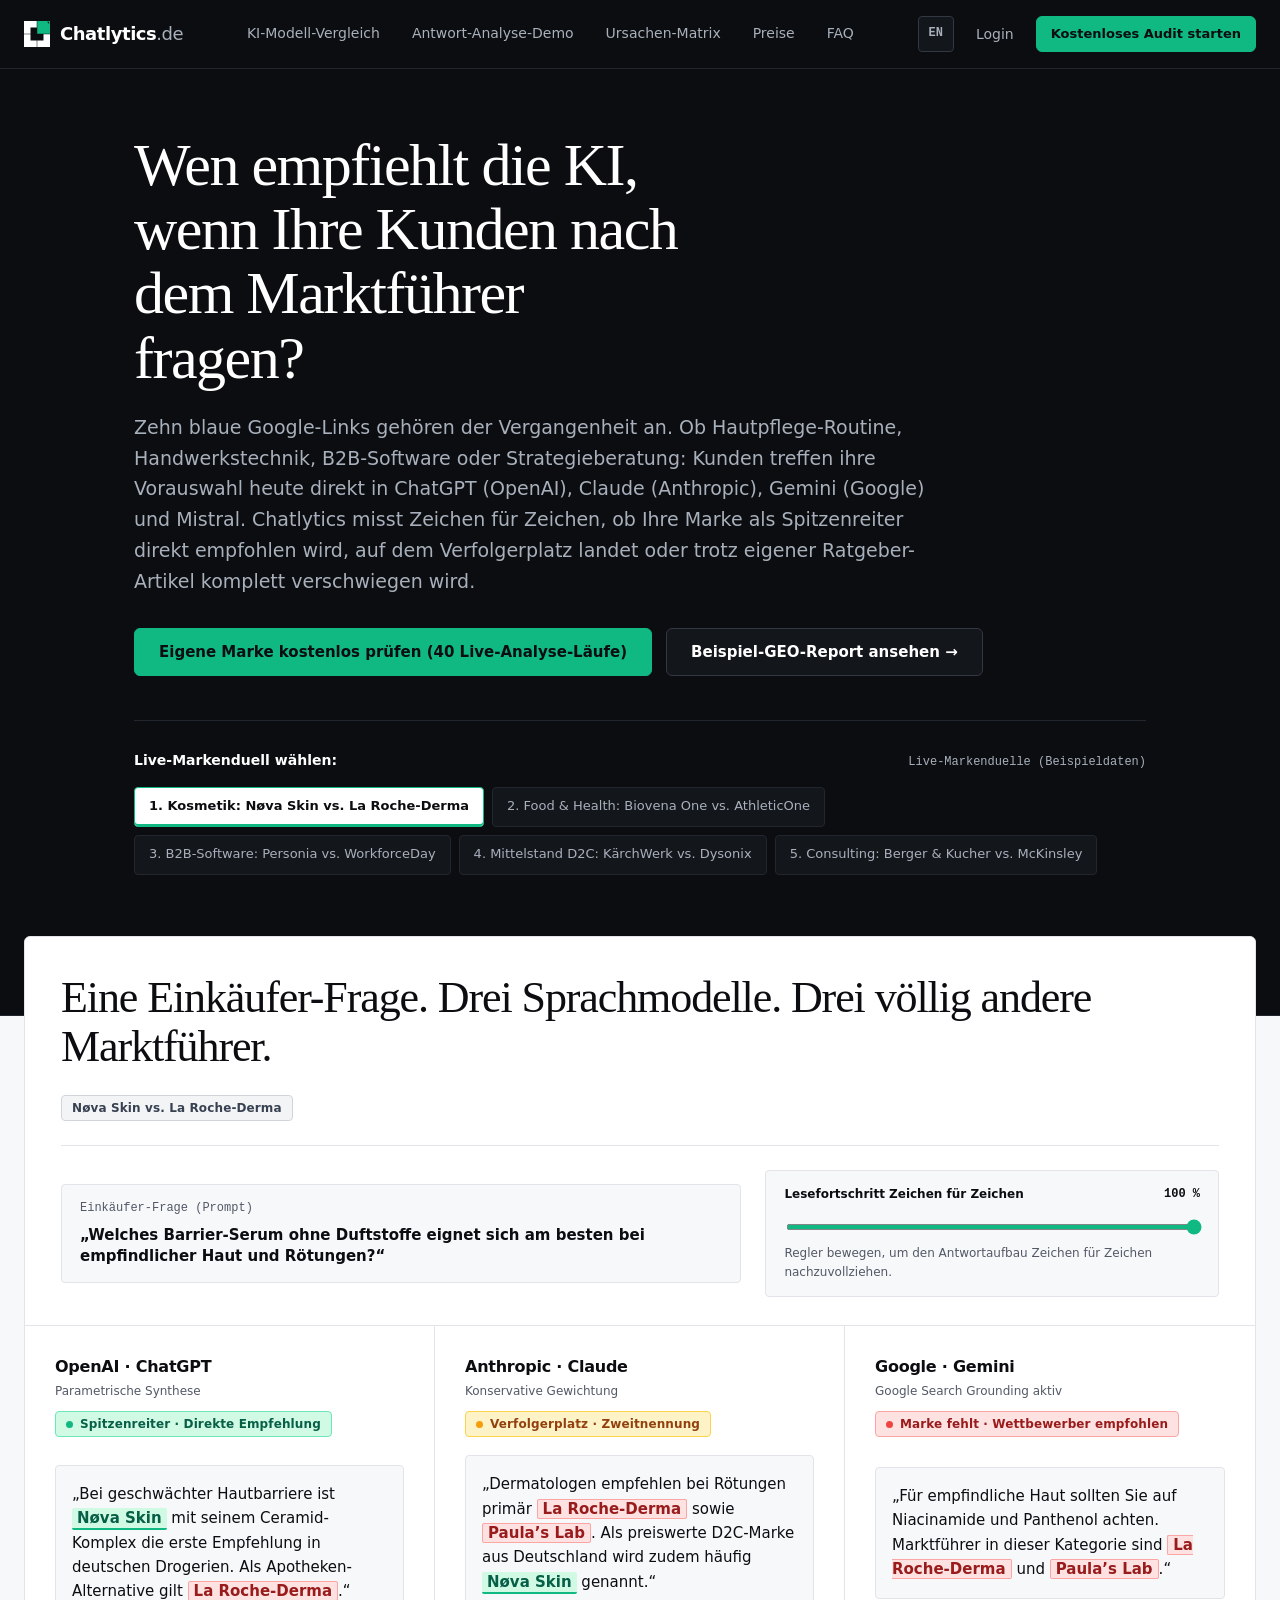
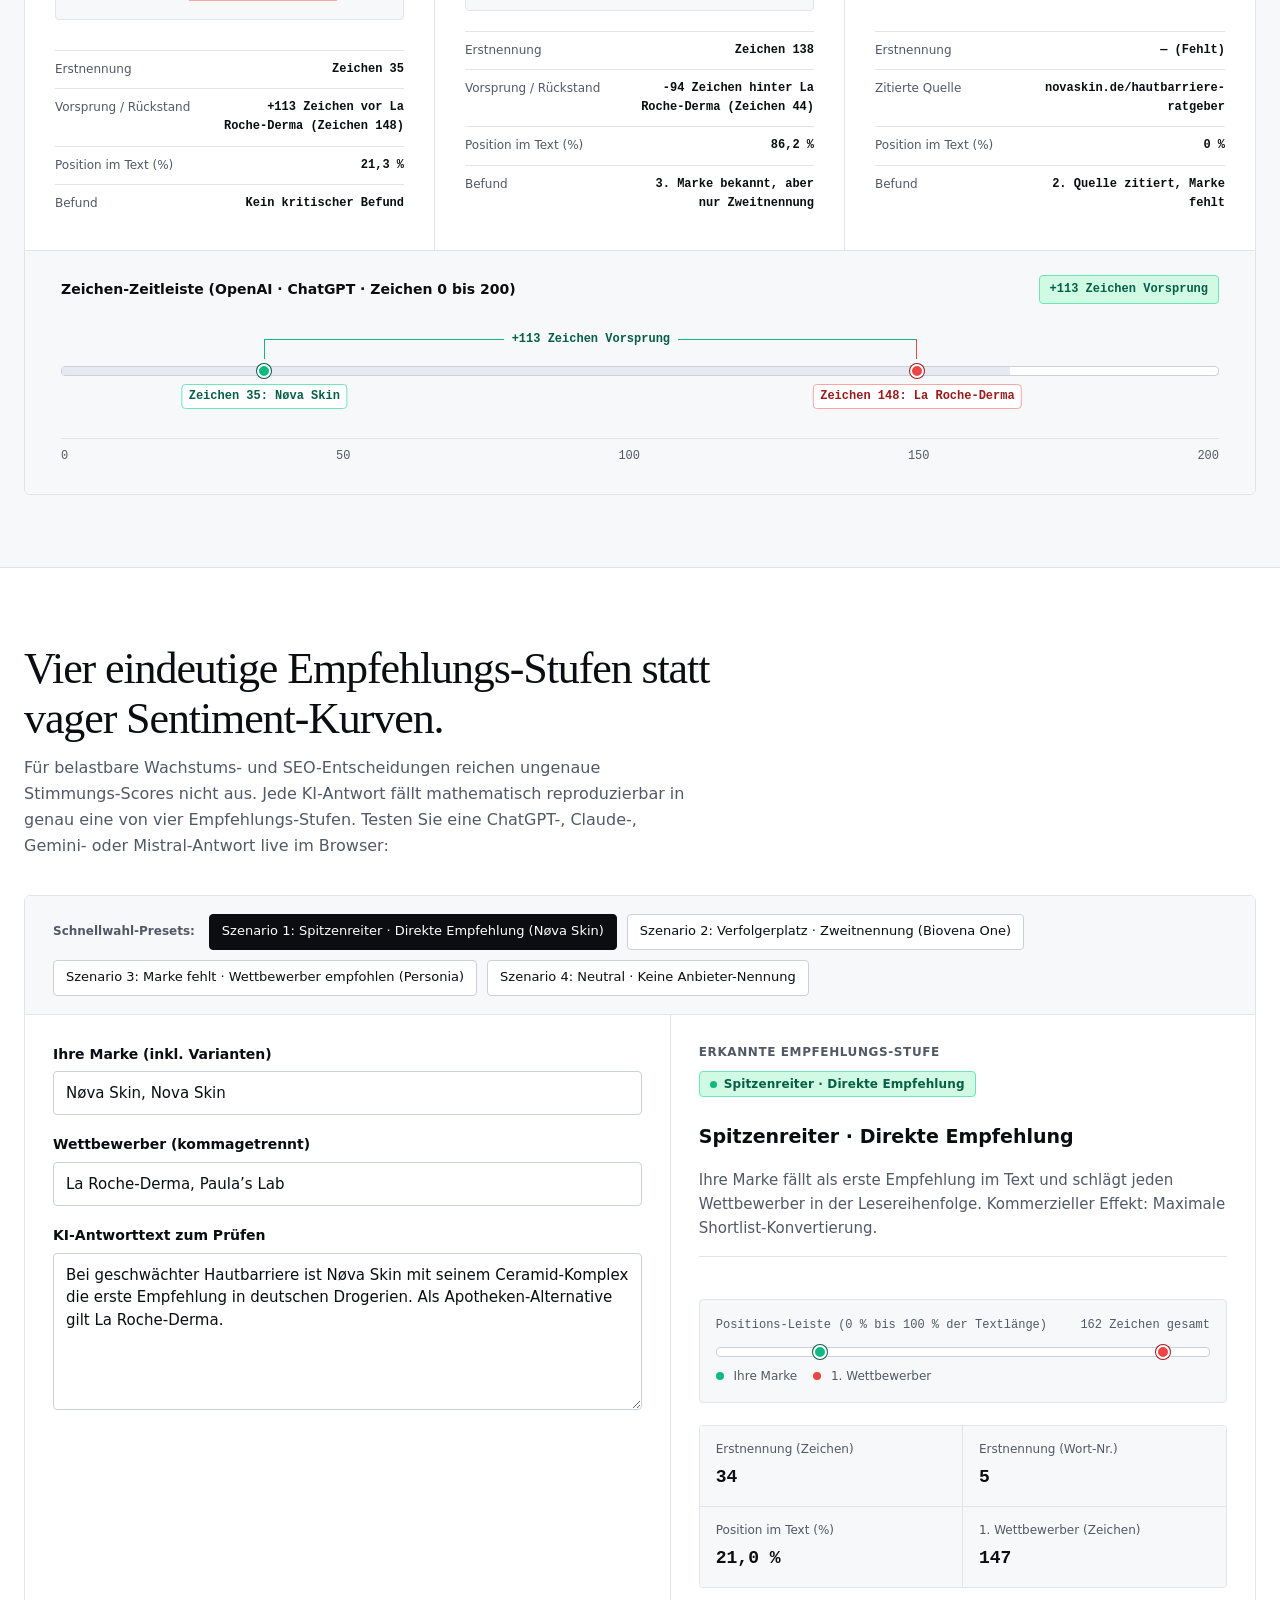
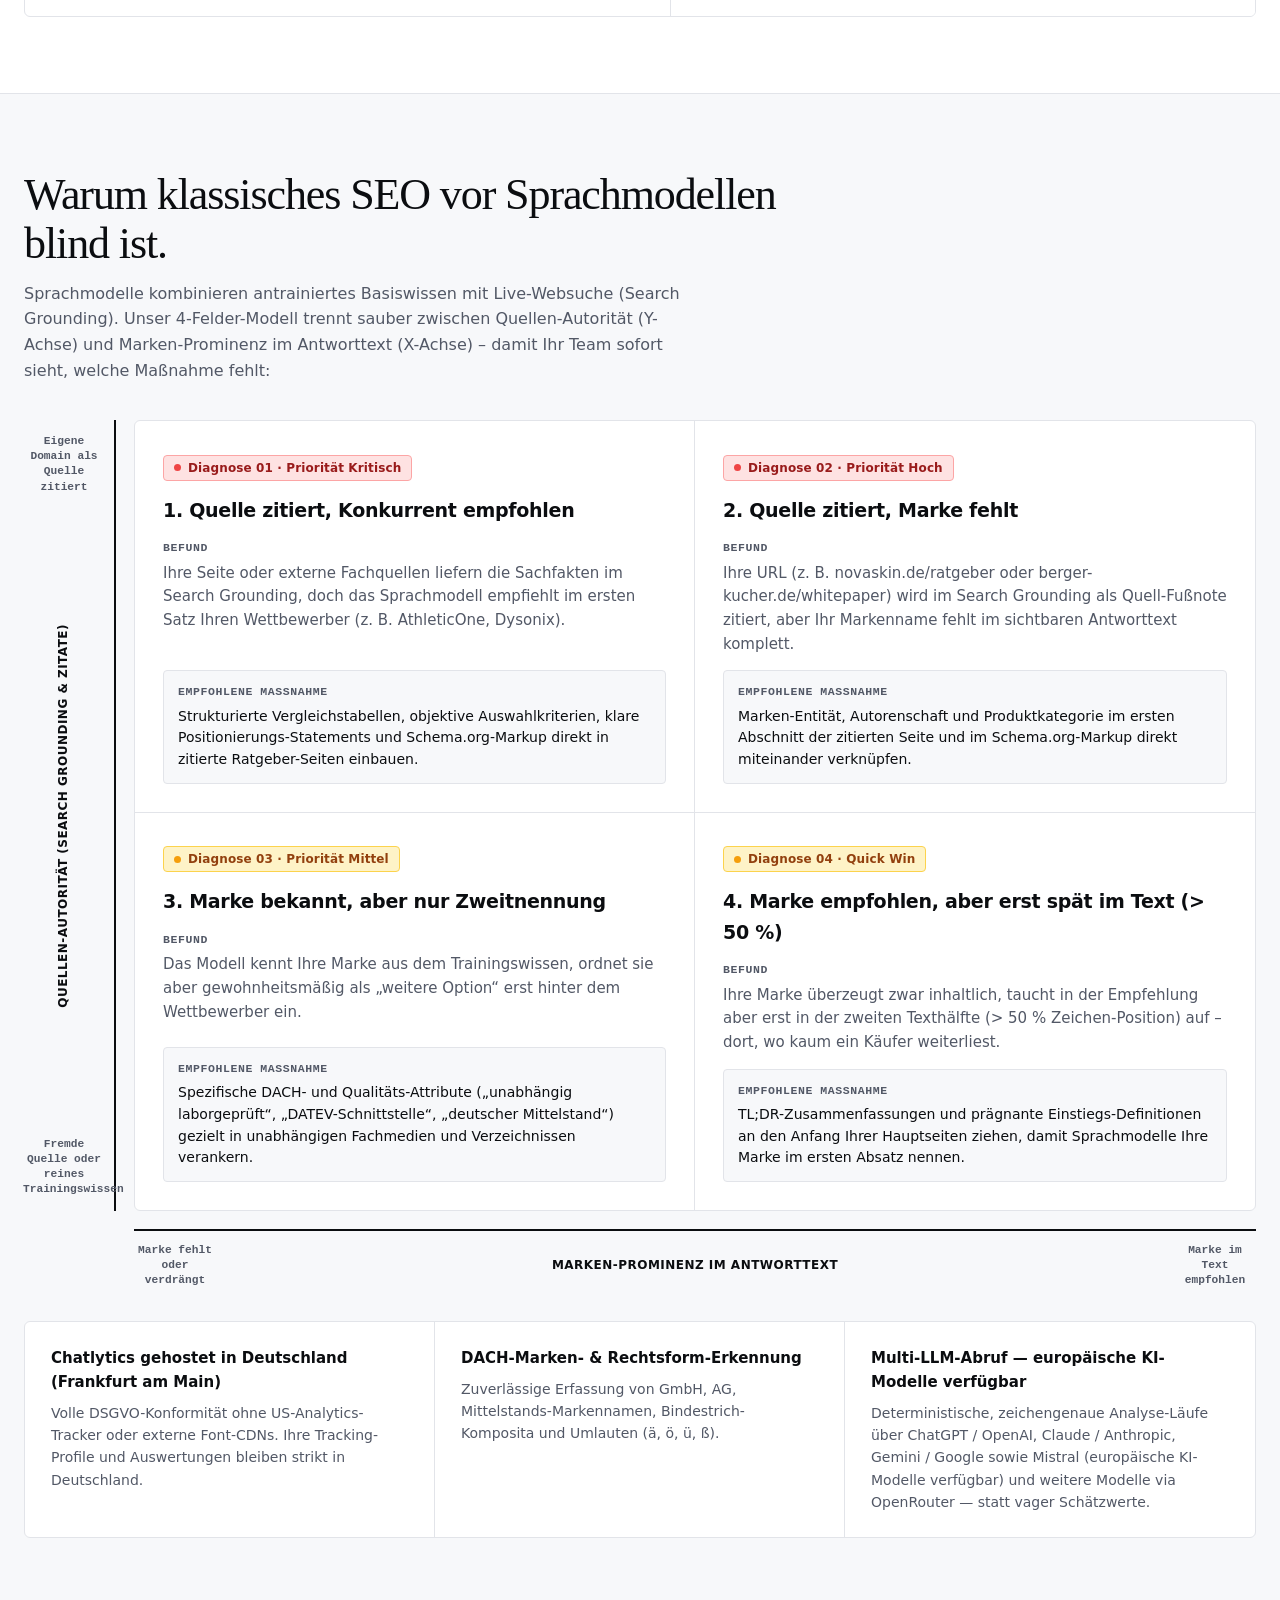
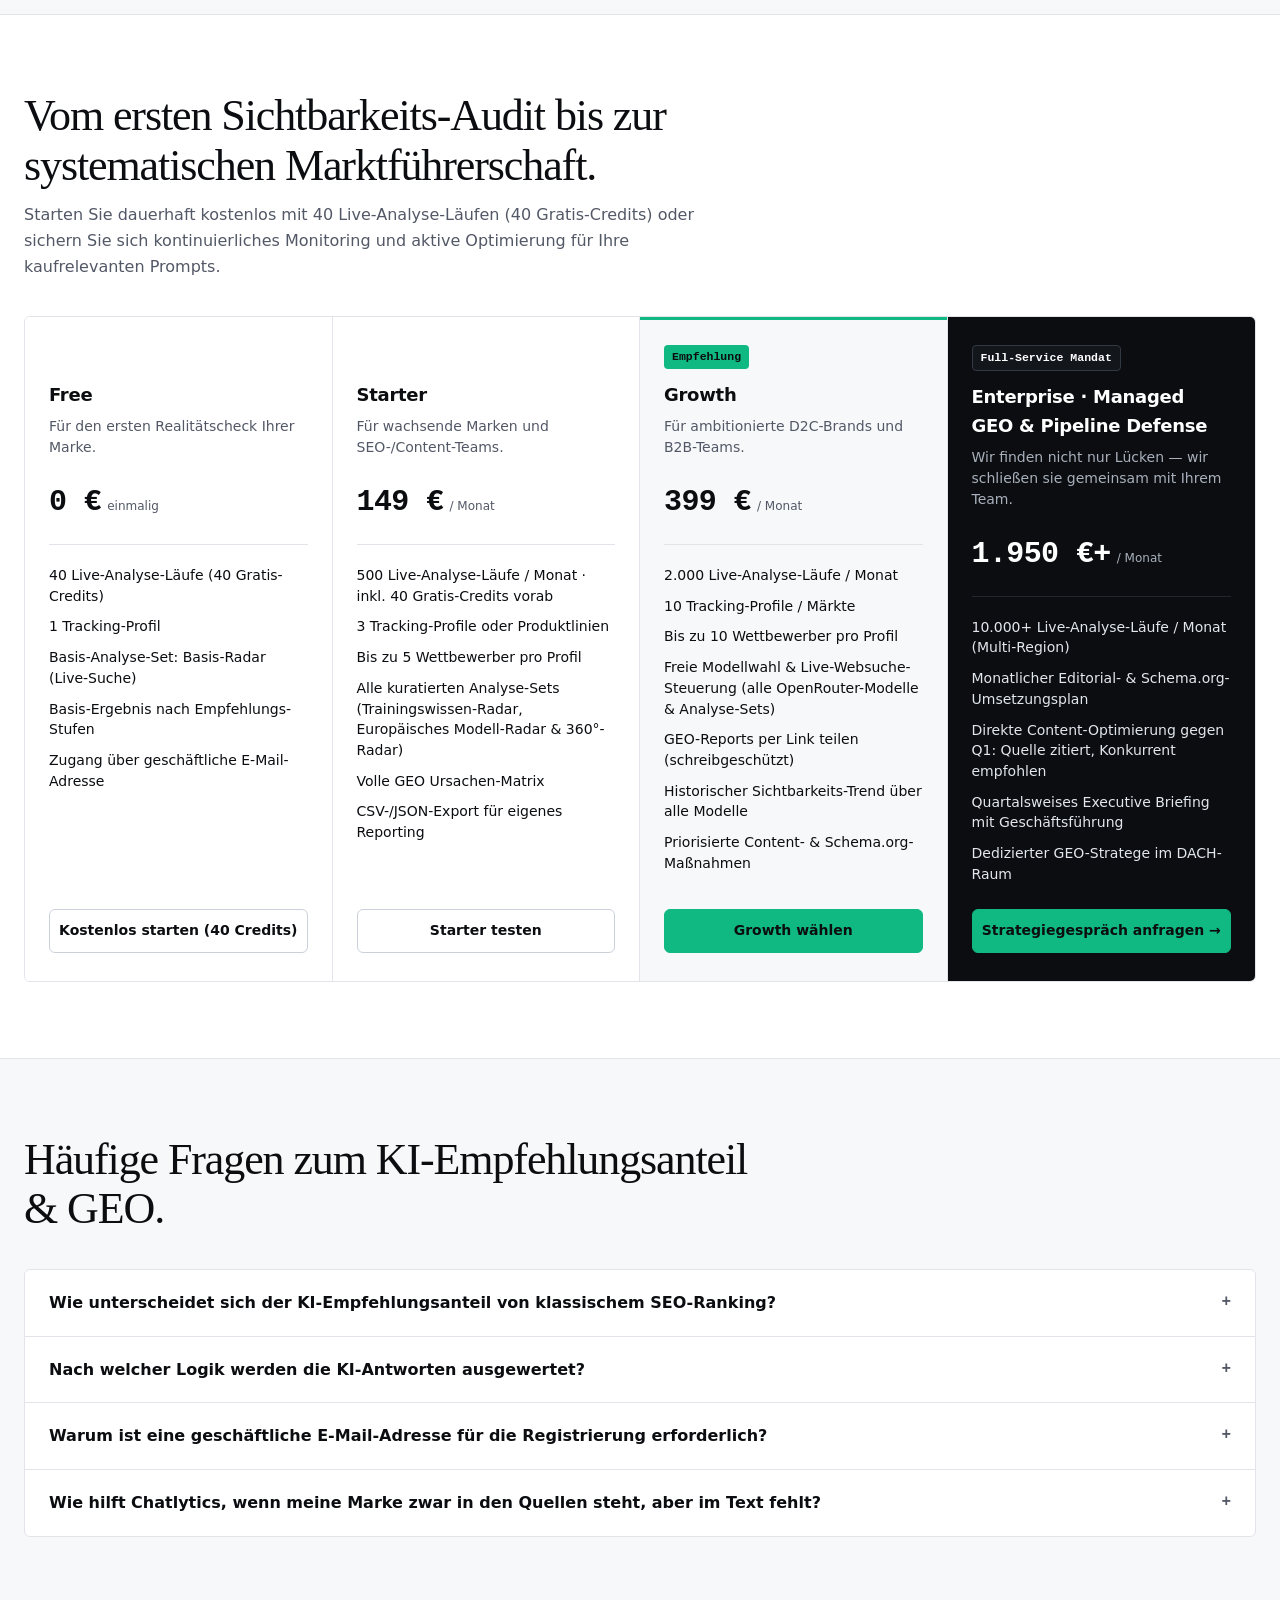
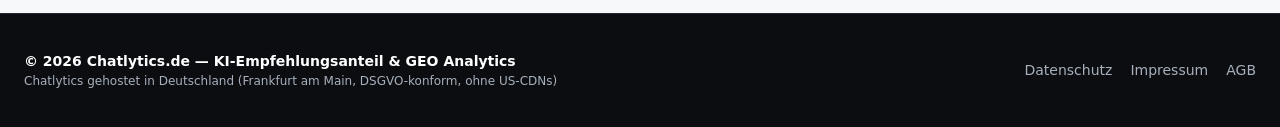
==== commit 2c3fe6e0: "feat(ui,i18n): refactor dashboard mobile-first with bottom nav, 5-KPI bar, dark mode, and Tufte char" ====
--- a/index.html
+++ b/index.html
@@ -2,7 +2,7 @@
 <html lang="de">
 <head>
   <meta charset="UTF-8">
-  <meta name="viewport" content="width=device-width, initial-scale=1.0">
+  <meta name="viewport" content="width=device-width, initial-scale=1.0, viewport-fit=cover">
   <meta name="description" content="Chatlytics.de — KI-Empfehlungsanteil & Generative Engine Optimization (GEO) Analyse-Plattform für Marken, Mittelstand und Beratungen im DACH-Raum.">
   <title>Chatlytics.de — KI-Empfehlungsanteil & GEO Intelligence</title>
   <link rel="icon" href="assets/favicon.svg" type="image/svg+xml">
@@ -67,7 +67,6 @@
     <!-- SECTION 1: HERO STAGE (Obsidian #0B0D10) -->
     <section class="hero-stage">
       <div class="container hero-inner">
-        <p class="section-eyebrow" data-i18n="hero.eyebrow">KI-EMPFEHLUNGSANTEIL &amp; GEO ANALYTICS FÜR MARKEN, MITTELSTAND &amp; BERATUNGEN</p>
         <h1 class="hero-title" data-i18n="hero.title">Wen empfiehlt die KI, wenn Ihre Kunden nach dem Marktführer fragen?</h1>
         <p class="hero-subhead" data-i18n="hero.subtitle">
           Zehn blaue Google-Links gehören der Vergangenheit an. Ob Hautpflege-Routine, Handwerkstechnik, B2B-Software oder Strategieberatung: Kunden treffen ihre Vorauswahl heute direkt in ChatGPT (OpenAI), Claude (Anthropic), Gemini (Google) und Mistral. Chatlytics misst Zeichen für Zeichen, ob Ihre Marke als Spitzenreiter direkt empfohlen wird, auf dem Verfolgerplatz landet oder trotz eigener Ratgeber-Artikel komplett verschwiegen wird.
@@ -102,7 +101,6 @@
           <header class="dossier-header">
             <div class="dossier-title-row">
               <div>
-                <p class="section-eyebrow" data-i18n="dossier.eyebrow">KI-MODELL-VERGLEICH</p>
                 <h2 class="section-title" data-i18n="dossier.title">Eine Einkäufer-Frage. Drei Sprachmodelle. Drei völlig andere Marktführer.</h2>
               </div>
               <span id="dossier-active-duel" class="badge badge-neutral">Nøva Skin vs. La Roche-Derma</span>
@@ -286,7 +284,6 @@
     <section id="pruefstand" class="section-light section-paper">
       <div class="container">
         <div class="section-header">
-          <p class="section-eyebrow" data-i18n="workbench.eyebrow">ANTWORT-ANALYSE-DEMO</p>
           <h2 class="section-title" data-i18n="workbench.title">Vier eindeutige Empfehlungs-Stufen statt vager Sentiment-Kurven.</h2>
           <p class="section-subhead" data-i18n="workbench.subtitle">
             Für belastbare Wachstums- und SEO-Entscheidungen reichen ungenaue Stimmungs-Scores nicht aus. Jede KI-Antwort fällt mathematisch reproduzierbar in genau eine von vier Empfehlungs-Stufen. Testen Sie eine ChatGPT-, Claude-, Gemini- oder Mistral-Antwort live im Browser:
@@ -378,7 +375,6 @@
     <section id="matrix" class="section-light section-alabaster">
       <div class="container">
         <div class="section-header">
-          <p class="section-eyebrow" data-i18n="matrix.eyebrow">DIE GEO URSACHEN-MATRIX</p>
           <h2 class="section-title" data-i18n="matrix.title">Warum klassisches SEO vor Sprachmodellen blind ist.</h2>
           <p class="section-subhead" data-i18n="matrix.subtitle">
             Sprachmodelle kombinieren antrainiertes Basiswissen mit Live-Websuche (Search Grounding). Unser 4-Felder-Modell trennt sauber zwischen Quellen-Autorität (Y-Achse) und Marken-Prominenz im Antworttext (X-Achse) – damit Ihr Team sofort sieht, welche Maßnahme fehlt:
@@ -524,7 +520,6 @@
     <section id="preise" class="section-light section-paper">
       <div class="container">
         <div class="section-header">
-          <p class="section-eyebrow" data-i18n="pricing.eyebrow">TARIFE &amp; KAPAZITÄTEN</p>
           <h2 class="section-title" data-i18n="pricing.title">Vom ersten Sichtbarkeits-Audit bis zur systematischen Marktführerschaft.</h2>
           <p class="section-subhead" data-i18n="pricing.subtitle">
             Starten Sie dauerhaft kostenlos mit 40 Live-Analyse-Läufen (40 Gratis-Credits) oder sichern Sie sich kontinuierliches Monitoring und aktive Optimierung für Ihre kaufrelevanten Prompts.
@@ -618,7 +613,6 @@
     <section id="faq" class="section-light section-alabaster">
       <div class="container">
         <div class="section-header">
-          <p class="section-eyebrow" data-i18n="faq.eyebrow">METHODIK &amp; ARCHITEKTUR</p>
           <h2 class="section-title" data-i18n="faq.title">Häufige Fragen zum KI-Empfehlungsanteil &amp; GEO.</h2>
         </div>
 
--- a/assets/css/app.css
+++ b/assets/css/app.css
@@ -4603,3 +4603,1702 @@
   background: #b91c1c;
   border-color: #b91c1c;
 }
+
+/* ==========================================================================
+   19. DASHBOARD V3: MOBILE-FIRST ANALYTICAL WORKSPACE & BOTTOM FLOATING NAV
+   ========================================================================== */
+
+:root {
+  color-scheme: light;
+  --color-primary-link: #047857;
+  --color-primary-tint: rgba(16, 185, 129, 0.1);
+  --chart-grid-line: #eceef2;
+  --chart-axis-text: #646b7a;
+  --chart-primary-line: #059669;
+  --chart-compare-line: #94a3b8;
+  --nav-shadow: 0 8px 24px -6px rgba(11, 13, 16, 0.14);
+}
+
+html[data-theme="dark"] {
+  color-scheme: dark;
+  --bg-canvas: #0b0d10;
+  --bg-alabaster: #0b0d10;
+  --bg-surface: #13161b;
+  --bg-paper: #13161b;
+  --bg-surface-subtle: #1a1e26;
+  --bg-surface-hover: #222731;
+  --bg-progress-track: #252b36;
+  --bg-overlay: rgba(0, 0, 0, 0.72);
+  --text-primary: #f3f4f6;
+  --text-secondary: #9ca3af;
+  --text-muted: #94a3b8;
+  --border-default: #22262e;
+  --border-hairline: #22262e;
+  --border-strong: #323844;
+  --color-primary: #10b981;
+  --color-primary-hover: #34d399;
+  --color-primary-text: #34d399;
+  --color-neutral: #9ca3af;
+  --color-neutral-bg: #1e232b;
+  --color-neutral-border: #323844;
+  --color-neutral-text: #d1d5db;
+  --color-primary-link: #34d399;
+  --color-primary-tint: rgba(16, 185, 129, 0.16);
+  --color-primary-border: rgba(52, 211, 153, 0.35);
+  --color-success-bg: rgba(16, 185, 129, 0.15);
+  --color-success-border: rgba(52, 211, 153, 0.32);
+  --color-success-text: #34d399;
+  --color-warning-bg: rgba(245, 158, 11, 0.15);
+  --color-warning-border: rgba(251, 191, 36, 0.32);
+  --color-warning-text: #fbbf24;
+  --color-error-bg: rgba(239, 68, 68, 0.15);
+  --color-error-border: rgba(248, 113, 113, 0.32);
+  --color-error-text: #f87171;
+  --chart-grid-line: #22262e;
+  --chart-axis-text: #9ca3af;
+  --chart-primary-line: #34d399;
+  --chart-compare-line: #64748b;
+  --nav-shadow: 0 12px 28px -8px rgba(0, 0, 0, 0.65);
+}
+
+.dashboard-body .kpi-value,
+.dashboard-body .delta-badge,
+.dashboard-body .mece-count,
+.dashboard-body .mece-pct,
+.dashboard-body td,
+.dashboard-body .font-mono,
+.dashboard-body .account-credits-big {
+  font-variant-numeric: tabular-nums;
+}
+
+body.dashboard-body {
+  background-color: var(--bg-canvas);
+  color: var(--text-primary);
+  overflow-x: clip;
+  min-height: 100vh;
+  display: flex;
+  flex-direction: column;
+}
+
+/* Light/Dark Surface Header */
+.dashboard-body .dashboard-header {
+  position: sticky;
+  top: 0;
+  z-index: 80;
+  background-color: var(--bg-surface);
+  color: var(--text-primary);
+  border-bottom: 1px solid var(--border-default);
+  box-shadow: none;
+  padding: 0;
+}
+
+.dashboard-body .cockpit-header-inner {
+  max-width: 1280px;
+  margin: 0 auto;
+  padding: 0 24px;
+  min-height: 62px;
+  display: flex;
+  align-items: center;
+  justify-content: space-between;
+  gap: 16px;
+}
+
+.dashboard-body .cockpit-header-left {
+  display: flex;
+  align-items: center;
+  gap: 12px;
+  min-width: 0;
+  flex: 1 1 auto;
+}
+
+.dashboard-body .brand-link {
+  display: inline-flex;
+  align-items: center;
+  gap: 9px;
+  color: var(--text-primary);
+  text-decoration: none;
+  font-weight: 700;
+  font-size: 0.9375rem;
+  letter-spacing: -0.02em;
+  flex-shrink: 0;
+  min-height: 44px;
+}
+
+.dashboard-body .logo-mark {
+  color: var(--text-primary);
+}
+
+.dashboard-body .brand-wordmark {
+  white-space: nowrap;
+}
+
+.dashboard-body .header-config-wrap {
+  display: flex;
+  align-items: center;
+  min-width: 0;
+  flex: 1 1 auto;
+  max-width: 270px;
+}
+
+.dashboard-body .header-config-select {
+  width: 100%;
+  min-width: 0;
+  max-width: none;
+  min-height: 38px;
+  padding: 6px 28px 6px 10px;
+  border-radius: 8px;
+  border: 1px solid var(--border-default);
+  background-color: var(--bg-canvas);
+  color: var(--text-primary);
+  font-size: 0.84375rem;
+  font-weight: 600;
+  text-overflow: ellipsis;
+}
+
+.dashboard-body .cockpit-top-nav {
+  display: flex;
+  align-items: stretch;
+  gap: 4px;
+  flex-shrink: 0;
+}
+
+.dashboard-body .cockpit-nav-tab {
+  position: relative;
+  display: inline-flex;
+  align-items: center;
+  gap: 6px;
+  padding: 20px 12px;
+  background: transparent;
+  border: none;
+  border-bottom: 2px solid transparent;
+  color: var(--text-secondary);
+  font-size: 0.875rem;
+  font-weight: 500;
+  cursor: pointer;
+  white-space: nowrap;
+  transition: color 0.15s ease, border-color 0.15s ease;
+}
+
+.dashboard-body .cockpit-nav-tab:hover {
+  color: var(--text-primary);
+}
+
+.dashboard-body .cockpit-nav-tab.is-active {
+  color: var(--text-primary);
+  font-weight: 600;
+  border-bottom-color: var(--color-primary);
+}
+
+.dashboard-body .cockpit-header-right {
+  display: flex;
+  align-items: center;
+  gap: 8px;
+  flex-shrink: 0;
+}
+
+.dashboard-body .credits-chip-btn {
+  display: inline-flex;
+  align-items: center;
+  gap: 6px;
+  min-height: 36px;
+  padding: 0 11px;
+  border-radius: 8px;
+  border: 1px solid var(--border-default);
+  background-color: var(--bg-canvas);
+  color: var(--text-primary);
+  font-size: 0.8125rem;
+  font-weight: 600;
+  cursor: pointer;
+  white-space: nowrap;
+}
+
+.dashboard-body .credits-chip-btn:hover {
+  border-color: var(--border-strong);
+  background-color: var(--bg-surface-subtle);
+}
+
+.dashboard-body .theme-icon-btn {
+  display: inline-flex;
+  align-items: center;
+  justify-content: center;
+  width: 38px;
+  height: 38px;
+  border-radius: 8px;
+  border: 1px solid var(--border-default);
+  background-color: var(--bg-canvas);
+  color: var(--text-secondary);
+  cursor: pointer;
+}
+
+.dashboard-body .theme-icon-btn:hover {
+  color: var(--text-primary);
+  background-color: var(--bg-surface-subtle);
+}
+
+.dashboard-body .mobile-period-trigger {
+  display: none;
+}
+
+/* Main Canvas */
+.dashboard-body .dashboard-main {
+  flex: 1 0 auto;
+  width: 100%;
+  max-width: 1280px;
+  margin: 0 auto;
+  padding: 24px 24px 56px;
+}
+
+.dashboard-body .cockpit-view {
+  display: none;
+}
+
+.dashboard-body .cockpit-view.is-active {
+  display: block;
+}
+
+/* Overview Header Strip */
+.dashboard-body .overview-context-row {
+  display: flex;
+  align-items: center;
+  justify-content: space-between;
+  gap: 12px;
+  margin-bottom: 14px;
+  flex-wrap: wrap;
+}
+
+.dashboard-body .overview-profile-meta {
+  display: flex;
+  align-items: center;
+  gap: 10px;
+  min-width: 0;
+  flex-wrap: wrap;
+}
+
+.dashboard-body .overview-title {
+  margin: 0;
+  font-size: 1.25rem;
+  font-weight: 700;
+  letter-spacing: -0.02em;
+  color: var(--text-primary);
+}
+
+.dashboard-body .overview-actions-inline {
+  display: flex;
+  align-items: center;
+  gap: 8px;
+}
+
+.dashboard-body .mobile-range-chip-bar {
+  display: none;
+}
+
+/* Period Bar */
+.dashboard-body .period-comparison-bar {
+  background-color: var(--bg-surface);
+  border: 1px solid var(--border-default);
+  border-radius: var(--radius-md);
+  padding: 12px 16px;
+  margin-bottom: 16px;
+  box-shadow: none;
+}
+
+.dashboard-body .period-bar-sheet-header {
+  display: none;
+}
+
+.dashboard-body .period-bar-controls {
+  display: flex;
+  align-items: center;
+  flex-wrap: wrap;
+  gap: 10px 14px;
+}
+
+.dashboard-body .segmented-control {
+  display: inline-flex;
+  align-items: center;
+  gap: 2px;
+  padding: 3px;
+  border-radius: 9px;
+  border: 1px solid var(--border-default);
+  background-color: var(--bg-canvas);
+}
+
+.dashboard-body .segment-btn {
+  min-height: 34px;
+  padding: 0 11px;
+  border: none;
+  border-radius: 6px;
+  background: transparent;
+  color: var(--text-secondary);
+  font-size: 0.8125rem;
+  font-weight: 500;
+  cursor: pointer;
+}
+
+.dashboard-body .segment-btn:hover {
+  color: var(--text-primary);
+}
+
+.dashboard-body .segment-btn.active {
+  background-color: var(--bg-surface);
+  color: var(--text-primary);
+  font-weight: 600;
+  box-shadow: 0 1px 2px rgba(11, 13, 16, 0.08);
+}
+
+/* Flatten pill clutter on range & granularity */
+.dashboard-body .active-range-pill,
+.dashboard-body .timeline-granularity-pill {
+  background: transparent !important;
+  border: none !important;
+  padding: 0 !important;
+  border-radius: 0 !important;
+  color: var(--text-secondary);
+  font-size: 0.75rem;
+  font-weight: 500;
+  box-shadow: none !important;
+}
+
+.dashboard-body .period-sheet-backdrop {
+  display: none;
+}
+
+/* 5-Metric Calm KPI Bar (Desktop) & 2-Column Grid (Mobile) */
+.dashboard-body .kpi-section {
+  margin-bottom: 18px;
+}
+
+.dashboard-body .kpi-grid {
+  display: grid;
+  grid-template-columns: repeat(5, minmax(0, 1fr));
+  gap: 0;
+  background-color: var(--bg-surface);
+  border: 1px solid var(--border-default);
+  border-radius: var(--radius-md);
+  overflow: hidden;
+  box-shadow: none;
+}
+
+.dashboard-body .kpi-card {
+  display: flex;
+  flex-direction: column;
+  justify-content: space-between;
+  gap: 6px;
+  padding: 18px 20px;
+  background-color: var(--bg-surface);
+  border: none;
+  border-right: 1px solid var(--border-default);
+  border-radius: 0;
+  box-shadow: none;
+}
+
+.dashboard-body .kpi-card:last-child {
+  border-right: none;
+}
+
+.dashboard-body .kpi-header {
+  display: flex;
+  align-items: center;
+  justify-content: space-between;
+  gap: 6px;
+}
+
+.dashboard-body .kpi-title {
+  font-size: 0.8125rem;
+  font-weight: 600;
+  color: var(--text-secondary);
+  line-height: 1.3;
+}
+
+.dashboard-body .kpi-value-row {
+  display: flex;
+  align-items: baseline;
+  justify-content: space-between;
+  gap: 8px;
+  flex-wrap: wrap;
+}
+
+.dashboard-body .kpi-value {
+  font-size: 1.75rem;
+  font-weight: 700;
+  line-height: 1.1;
+  letter-spacing: -0.025em;
+  color: var(--text-primary);
+}
+
+.dashboard-body .kpi-subtext {
+  font-size: 0.75rem;
+  color: var(--text-muted);
+  line-height: 1.35;
+}
+
+.dashboard-body .delta-badge {
+  display: inline-flex;
+  align-items: center;
+  padding: 2px 7px;
+  border-radius: 6px;
+  font-size: 0.75rem;
+  font-weight: 600;
+  line-height: 1.3;
+  white-space: nowrap;
+}
+
+.dashboard-body .delta-positive {
+  background-color: var(--color-success-bg);
+  color: var(--color-success-text);
+}
+
+.dashboard-body .delta-negative {
+  background-color: var(--color-error-bg);
+  color: var(--color-error-text);
+}
+
+.dashboard-body .delta-neutral {
+  background-color: var(--bg-surface-subtle);
+  color: var(--text-secondary);
+}
+
+/* Surfaces, Tables & Dark Theme Harmony */
+.dashboard-body .card {
+  background-color: var(--bg-surface);
+  border: 1px solid var(--border-default);
+  border-radius: var(--radius-md);
+  box-shadow: none;
+  color: var(--text-primary);
+}
+
+.dashboard-body .card-title,
+.dashboard-body h2,
+.dashboard-body h3,
+.dashboard-body h4 {
+  color: var(--text-primary);
+}
+
+.dashboard-body .card-hint,
+.dashboard-body .date-range-label,
+.dashboard-body .text-muted {
+  color: var(--text-secondary);
+}
+
+.dashboard-body .table {
+  color: var(--text-primary);
+}
+
+.dashboard-body .table th {
+  background-color: var(--bg-canvas);
+  color: var(--text-secondary);
+  border-bottom: 1px solid var(--border-default);
+}
+
+.dashboard-body .table td {
+  border-bottom: 1px solid var(--border-default);
+  color: var(--text-primary);
+}
+
+.dashboard-body .geo-prescription-box,
+.dashboard-body .geo-item,
+.dashboard-body .accordion-detail-wrap,
+.dashboard-body .run-status-banner,
+.dashboard-body .first-day-banner {
+  background-color: var(--bg-canvas);
+  border-color: var(--border-default);
+  color: var(--text-primary);
+}
+
+.dashboard-body .geo-svg-cell {
+  fill: var(--bg-canvas);
+  stroke: var(--border-default);
+}
+
+/* Tufte Time-Series Card & Controls */
+.dashboard-body .timeline-card {
+  padding: 20px;
+  margin-bottom: 18px;
+}
+
+.dashboard-body .timeline-header-top {
+  display: flex;
+  align-items: center;
+  justify-content: space-between;
+  gap: 12px;
+  flex-wrap: wrap;
+  margin-bottom: 14px;
+}
+
+.dashboard-body .timeline-tabs {
+  display: inline-flex;
+  flex-wrap: wrap;
+  gap: 4px;
+  padding: 3px;
+  border-radius: 9px;
+  background-color: var(--bg-canvas);
+  border: 1px solid var(--border-default);
+}
+
+.dashboard-body .timeline-tab-btn {
+  min-height: 36px;
+  padding: 6px 12px;
+  border-radius: 6px;
+  border: none;
+  background: transparent;
+  color: var(--text-secondary);
+  font-size: 0.8125rem;
+  font-weight: 500;
+  cursor: pointer;
+}
+
+.dashboard-body .timeline-tab-btn:hover {
+  color: var(--text-primary);
+}
+
+.dashboard-body .timeline-tab-btn.active {
+  background-color: var(--bg-surface);
+  color: var(--text-primary);
+  font-weight: 600;
+  box-shadow: 0 1px 2px rgba(11, 13, 16, 0.08);
+}
+
+.dashboard-body .timeline-line-primary {
+  stroke: var(--chart-primary-line);
+  stroke-width: 2.25;
+  fill: none;
+}
+
+.dashboard-body .timeline-line-compare {
+  stroke: var(--chart-compare-line);
+  stroke-width: 1.75;
+  stroke-dasharray: 4 4;
+  fill: none;
+}
+
+.dashboard-body .timeline-grid-line {
+  stroke: var(--chart-grid-line);
+  stroke-width: 1;
+  stroke-dasharray: none;
+}
+
+.dashboard-body .timeline-axis-line {
+  stroke: var(--border-default);
+  stroke-width: 1;
+}
+
+.dashboard-body .timeline-swatch {
+  display: inline-block;
+  width: 14px;
+  height: 2.5px;
+  border-radius: 2px;
+  flex-shrink: 0;
+}
+
+.dashboard-body .timeline-swatch.swatch-primary {
+  background-color: var(--chart-primary-line);
+}
+
+.dashboard-body .timeline-swatch.swatch-compare {
+  height: 0;
+  border-top: 2px dashed var(--chart-compare-line);
+}
+
+.dashboard-body #config-schedule-badge,
+.dashboard-body #profile-status-pill {
+  display: inline-flex;
+  align-items: center;
+  gap: 7px;
+  background: transparent !important;
+  border: none !important;
+  padding: 2px 0;
+  font-size: 0.8125rem;
+  font-weight: 500;
+  line-height: 1.35;
+  color: var(--text-secondary);
+}
+
+.dashboard-body #config-schedule-badge::before,
+.dashboard-body #profile-status-pill::before {
+  content: '';
+  width: 7px;
+  height: 7px;
+  border-radius: 50%;
+  background-color: var(--text-muted);
+  flex-shrink: 0;
+}
+
+.dashboard-body #config-schedule-badge.badge-success,
+.dashboard-body #profile-status-pill.badge-success {
+  color: var(--color-success-text);
+}
+
+.dashboard-body #config-schedule-badge.badge-success::before,
+.dashboard-body #profile-status-pill.badge-success::before {
+  background-color: var(--color-success);
+}
+
+.dashboard-body #config-schedule-badge.badge-warning,
+.dashboard-body #profile-status-pill.badge-warning {
+  color: var(--color-warning-text);
+}
+
+.dashboard-body #config-schedule-badge.badge-warning::before,
+.dashboard-body #profile-status-pill.badge-warning::before {
+  background-color: var(--color-warning);
+}
+
+.dashboard-body .admin-token-badge {
+  background: transparent;
+  border: none;
+  padding: 2px 0 0;
+  font-size: 0.72rem;
+  color: var(--text-muted);
+}
+
+.dashboard-body .competitor-card .table {
+  font-size: 0.8125rem;
+}
+
+.dashboard-body .competitor-card .table th,
+.dashboard-body .competitor-card .table td {
+  padding: 10px 8px;
+}
+
+.dashboard-body #geo-active-badge.geo-none {
+  background: transparent;
+  border-color: transparent;
+  color: var(--text-secondary);
+  padding-left: 0;
+  padding-right: 0;
+}
+
+.dashboard-body .detail-sheet-body .accordion-detail-grid {
+  grid-template-columns: 1fr;
+  gap: 14px;
+}
+
+.dashboard-body .detail-sheet-body .accordion-pre {
+  max-height: 240px;
+}
+
+.dashboard-body .modal-card,
+.dashboard-body .modal-content {
+  background-color: var(--bg-surface);
+  color: var(--text-primary);
+  border-color: var(--border-default);
+}
+
+.dashboard-body .form-control,
+.dashboard-body .form-select {
+  background-color: var(--bg-surface);
+  color: var(--text-primary);
+  border-color: var(--border-default);
+}
+
+.dashboard-body .btn-outline-secondary,
+.dashboard-body .btn-outline {
+  background-color: var(--bg-surface);
+  color: var(--text-primary);
+  border-color: var(--border-default);
+}
+
+.dashboard-body .btn-outline-secondary:hover,
+.dashboard-body .btn-outline:hover {
+  background-color: var(--bg-surface-hover);
+  border-color: var(--border-strong);
+}
+
+.dashboard-body .timeline-axis-text {
+  fill: var(--chart-axis-text);
+}
+
+.dashboard-body .timeline-dot-active-primary {
+  fill: var(--chart-primary-line);
+  stroke: var(--bg-surface);
+  stroke-width: 2;
+}
+
+.dashboard-body .timeline-dot-active-compare {
+  fill: var(--chart-compare-line);
+  stroke: var(--bg-surface);
+  stroke-width: 2;
+}
+
+.dashboard-body .timeline-crosshair {
+  stroke: var(--border-strong);
+  stroke-width: 1;
+  stroke-dasharray: 3 3;
+}
+
+.dashboard-body .timeline-svg-wrap {
+  position: relative;
+  width: 100%;
+  touch-action: pan-y;
+}
+
+.dashboard-body .timeline-svg {
+  width: 100%;
+  height: auto;
+  display: block;
+}
+
+.dashboard-body .timeline-tooltip {
+  background-color: var(--bg-surface);
+  color: var(--text-primary);
+  border: 1px solid var(--border-strong);
+  box-shadow: var(--nav-shadow);
+}
+
+/* Overview Dive-Deeper Links */
+.dashboard-body .overview-quick-links {
+  display: grid;
+  grid-template-columns: repeat(2, minmax(0, 1fr));
+  gap: 12px;
+}
+
+.dashboard-body .quick-jump-card {
+  display: flex;
+  align-items: center;
+  justify-content: space-between;
+  gap: 12px;
+  min-height: 52px;
+  padding: 14px 18px;
+  border-radius: var(--radius-md);
+  border: 1px solid var(--border-default);
+  background-color: var(--bg-surface);
+  color: var(--text-primary);
+  font-size: 0.875rem;
+  font-weight: 600;
+  text-align: left;
+  cursor: pointer;
+  transition: border-color 0.15s ease, background-color 0.15s ease;
+}
+
+.dashboard-body .quick-jump-card:hover {
+  border-color: var(--color-primary);
+  background-color: var(--bg-surface-subtle);
+}
+
+.dashboard-body .quick-jump-arrow {
+  color: var(--text-secondary);
+  flex-shrink: 0;
+}
+
+/* Clean Semantic Dots (Anti-Pill Clutter) */
+.dashboard-body .mece-dot {
+  display: inline-block;
+  width: 8px;
+  height: 8px;
+  border-radius: 50%;
+  flex-shrink: 0;
+}
+
+.dashboard-body .mece-dot.dot-win { background-color: #10b981; }
+.dashboard-body .mece-dot.dot-halo { background-color: #f59e0b; }
+.dashboard-body .mece-dot.dot-takeover { background-color: #ef4444; }
+.dashboard-body .mece-dot.dot-generic { background-color: #64748b; }
+
+.dashboard-body .mece-legend-item {
+  display: flex;
+  align-items: center;
+  justify-content: space-between;
+  gap: 10px;
+  padding: 10px 0;
+  border-bottom: 1px solid var(--border-default);
+}
+
+.dashboard-body .mece-legend-item:last-child {
+  border-bottom: none;
+  padding-bottom: 0;
+}
+
+.dashboard-body .mece-legend-label-wrap {
+  display: inline-flex;
+  align-items: center;
+  gap: 8px;
+  min-width: 0;
+}
+
+.dashboard-body .mece-legend-name {
+  font-size: 0.84375rem;
+  font-weight: 500;
+  color: var(--text-primary);
+}
+
+.dashboard-body .citation-type {
+  display: inline-flex;
+  align-items: center;
+  gap: 6px;
+  font-size: 0.8125rem;
+  font-weight: 500;
+  white-space: nowrap;
+}
+
+.dashboard-body .citation-type.is-own {
+  color: var(--color-success-text);
+  font-weight: 600;
+}
+
+.dashboard-body .citation-type.is-own::before {
+  content: "";
+  width: 7px;
+  height: 7px;
+  border-radius: 50%;
+  background-color: var(--color-primary);
+}
+
+.dashboard-body .citation-type.is-external {
+  color: var(--text-secondary);
+}
+
+.dashboard-body .results-total-count {
+  font-size: 0.8125rem;
+  font-weight: 600;
+  color: var(--text-secondary);
+}
+
+/* Results Drawer Trigger */
+.dashboard-body .mobile-result-hint {
+  display: none;
+}
+
+/* Detail Drawer (Desktop Right Slide-Over -> Mobile Bottom Sheet) */
+.detail-sheet-overlay {
+  position: fixed;
+  inset: 0;
+  z-index: 1050;
+  display: flex;
+  justify-content: flex-end;
+  align-items: stretch;
+}
+
+.detail-sheet-overlay.hidden {
+  display: none !important;
+}
+
+.detail-sheet-backdrop {
+  position: fixed;
+  inset: 0;
+  background-color: var(--bg-overlay);
+}
+
+.detail-sheet-panel {
+  position: relative;
+  z-index: 1;
+  width: min(560px, 100vw);
+  height: 100%;
+  background-color: var(--bg-surface);
+  color: var(--text-primary);
+  border-left: 1px solid var(--border-default);
+  display: flex;
+  flex-direction: column;
+  box-shadow: -8px 0 32px rgba(11, 13, 16, 0.18);
+}
+
+.detail-sheet-handle {
+  display: none;
+}
+
+.detail-sheet-header {
+  display: flex;
+  align-items: center;
+  justify-content: space-between;
+  gap: 12px;
+  padding: 16px 20px;
+  border-bottom: 1px solid var(--border-default);
+}
+
+.detail-sheet-title {
+  margin: 0;
+  font-size: 1rem;
+  font-weight: 700;
+  color: var(--text-primary);
+}
+
+.detail-sheet-body {
+  flex: 1 1 auto;
+  overflow-y: auto;
+  padding: 20px;
+  display: flex;
+  flex-direction: column;
+  gap: 16px;
+}
+
+/* Profile & Account Views */
+.dashboard-body .section-page-head {
+  margin-bottom: 16px;
+}
+
+.dashboard-body .section-page-title {
+  margin: 0;
+  font-size: 1.25rem;
+  font-weight: 700;
+  letter-spacing: -0.02em;
+  color: var(--text-primary);
+}
+
+.dashboard-body .section-page-sub {
+  margin: 4px 0 0;
+  font-size: 0.875rem;
+  color: var(--text-secondary);
+}
+
+.dashboard-body .profiles-layout-grid,
+.dashboard-body .account-layout-grid {
+  display: grid;
+  grid-template-columns: repeat(2, minmax(0, 1fr));
+  gap: 16px;
+}
+
+.dashboard-body .profile-summary-grid {
+  display: grid;
+  grid-template-columns: repeat(2, minmax(0, 1fr));
+  gap: 12px 16px;
+  margin-top: 12px;
+}
+
+.dashboard-body .profile-meta-item {
+  display: flex;
+  flex-direction: column;
+  gap: 2px;
+  min-width: 0;
+}
+
+.dashboard-body .profile-meta-label {
+  font-size: 0.75rem;
+  color: var(--text-muted);
+}
+
+.dashboard-body .profile-meta-value {
+  font-size: 0.875rem;
+  font-weight: 600;
+  color: var(--text-primary);
+  overflow: hidden;
+  text-overflow: ellipsis;
+}
+
+.dashboard-body .profile-action-stack {
+  display: flex;
+  flex-wrap: wrap;
+  gap: 10px;
+  margin-top: 16px;
+}
+
+.dashboard-body .danger-zone-card {
+  margin-top: 16px;
+  border-color: var(--border-default);
+}
+
+.dashboard-body .account-credits-big {
+  font-size: 2.25rem;
+  font-weight: 700;
+  line-height: 1.1;
+  color: var(--text-primary);
+}
+
+.dashboard-body .setting-row {
+  display: flex;
+  align-items: center;
+  justify-content: space-between;
+  gap: 16px;
+  padding: 14px 0;
+  border-bottom: 1px solid var(--border-default);
+}
+
+.dashboard-body .setting-row:last-child {
+  border-bottom: none;
+  padding-bottom: 0;
+}
+
+.dashboard-body .setting-info {
+  display: flex;
+  flex-direction: column;
+  gap: 2px;
+}
+
+.dashboard-body .setting-title {
+  font-size: 0.875rem;
+  font-weight: 600;
+  color: var(--text-primary);
+}
+
+.dashboard-body .setting-desc {
+  font-size: 0.75rem;
+  color: var(--text-secondary);
+}
+
+.dashboard-body .theme-segmented {
+  display: inline-flex;
+  padding: 3px;
+  border-radius: 9px;
+  background-color: var(--bg-canvas);
+  border: 1px solid var(--border-default);
+  gap: 2px;
+}
+
+.dashboard-body .theme-choice-btn {
+  min-height: 36px;
+  padding: 0 12px;
+  border: none;
+  border-radius: 6px;
+  background: transparent;
+  color: var(--text-secondary);
+  font-size: 0.8125rem;
+  font-weight: 500;
+  cursor: pointer;
+}
+
+.dashboard-body .theme-choice-btn.is-active {
+  background-color: var(--bg-surface);
+  color: var(--text-primary);
+  font-weight: 600;
+  box-shadow: 0 1px 2px rgba(11, 13, 16, 0.08);
+}
+
+.dashboard-body .form-control,
+.dashboard-body .form-select,
+.dashboard-body .form-textarea {
+  background-color: var(--bg-canvas);
+  color: var(--text-primary);
+  border-color: var(--border-default);
+}
+
+.dashboard-body .btn-secondary {
+  background-color: var(--bg-surface-subtle);
+  color: var(--text-primary);
+  border-color: var(--border-default);
+}
+
+.dashboard-body .btn-outline {
+  background-color: transparent;
+  color: var(--text-primary);
+  border-color: var(--border-strong);
+}
+
+.dashboard-body .footer {
+  background-color: var(--bg-surface);
+  color: var(--text-secondary);
+  border-top: 1px solid var(--border-default);
+}
+
+/* Tablet Breakpoint (768px - 1023px) */
+@media (max-width: 1023px) {
+  .dashboard-body .kpi-grid {
+    grid-template-columns: repeat(3, minmax(0, 1fr));
+  }
+  .dashboard-body .kpi-card {
+    border-bottom: 1px solid var(--border-default);
+  }
+  .dashboard-body .profiles-layout-grid,
+  .dashboard-body .account-layout-grid {
+    grid-template-columns: 1fr;
+  }
+}
+
+/* Desktop Hidden Bottom Floating Nav */
+.mobile-bottom-nav {
+  display: none;
+}
+
+/* Mobile-First (< 768px, optimized for 375px & 390px iPhones) */
+@media (max-width: 767px) {
+  .dashboard-body {
+    padding-bottom: calc(6.5rem + env(safe-area-inset-bottom, 0px));
+  }
+
+  .dashboard-body .cockpit-top-nav,
+  .dashboard-body .desktop-only,
+  .dashboard-body .brand-wordmark {
+    display: none !important;
+  }
+
+  .dashboard-body .cockpit-header-inner {
+    padding: 8px 12px;
+    min-height: 56px;
+    gap: 8px;
+  }
+
+  .dashboard-body .cockpit-header-left {
+    gap: 8px;
+  }
+
+  .dashboard-body .header-config-wrap {
+    max-width: none;
+    flex: 1 1 auto;
+  }
+
+  .dashboard-body .header-config-select {
+    min-height: 44px;
+    font-size: 0.875rem;
+  }
+
+  .dashboard-body .mobile-period-trigger {
+    display: inline-flex;
+    align-items: center;
+    justify-content: center;
+    gap: 6px;
+    min-height: 44px;
+    min-width: 44px;
+    padding: 0 12px;
+    border-radius: 10px;
+    border: 1px solid var(--border-default);
+    background-color: var(--bg-canvas);
+    color: var(--text-primary);
+    font-size: 0.8125rem;
+    font-weight: 600;
+    white-space: nowrap;
+    cursor: pointer;
+  }
+
+  /* Bottom Floating Pill / Dock Menu */
+  .dashboard-body .mobile-bottom-nav {
+    position: fixed;
+    left: 12px;
+    right: 12px;
+    bottom: calc(12px + env(safe-area-inset-bottom, 0px));
+    max-width: 460px;
+    margin: 0 auto;
+    z-index: 95;
+    display: flex;
+    align-items: stretch;
+    justify-content: space-around;
+    gap: 2px;
+    padding: 5px;
+    background-color: var(--bg-surface);
+    border: 1px solid var(--border-default);
+    border-radius: 18px;
+    box-shadow: var(--nav-shadow);
+  }
+
+  .dashboard-body .mobile-bottom-nav-btn {
+    flex: 1 1 0;
+    min-width: 44px;
+    min-height: 48px;
+    display: flex;
+    flex-direction: column;
+    align-items: center;
+    justify-content: center;
+    gap: 3px;
+    padding: 6px 4px;
+    border: none;
+    border-radius: 13px;
+    background: transparent;
+    color: var(--text-secondary);
+    font-size: 0.6875rem;
+    font-weight: 500;
+    line-height: 1.1;
+    cursor: pointer;
+    transition: background-color 0.15s ease, color 0.15s ease;
+  }
+
+  .dashboard-body .mobile-bottom-nav-btn.hidden {
+    display: none !important;
+  }
+
+  .dashboard-body .mobile-bottom-nav-btn.is-active {
+    background-color: var(--color-primary-tint);
+    color: var(--color-primary-link);
+    font-weight: 600;
+  }
+
+  .dashboard-body .dashboard-main {
+    padding: 14px 14px 28px;
+  }
+
+  /* Mobile Compact Period Context Row */
+  .dashboard-body .mobile-range-chip-bar {
+    display: flex;
+    align-items: center;
+    justify-content: space-between;
+    gap: 8px;
+    margin-bottom: 12px;
+  }
+
+  .dashboard-body .mobile-range-chip-btn {
+    display: inline-flex;
+    align-items: center;
+    gap: 6px;
+    min-height: 44px;
+    min-width: 0;
+    max-width: calc(100% - 88px);
+    padding: 0 12px;
+    border-radius: 10px;
+    border: 1px solid var(--border-default);
+    background-color: var(--bg-surface);
+    color: var(--text-secondary);
+    font-size: 0.75rem;
+    font-weight: 500;
+    cursor: pointer;
+  }
+
+  .dashboard-body .mobile-range-chip-btn > span:last-child {
+    overflow: hidden;
+    text-overflow: ellipsis;
+    white-space: nowrap;
+  }
+
+  /* Mobile Period Bottom Sheet */
+  .dashboard-body .period-sheet-backdrop.is-open {
+    display: block;
+    position: fixed;
+    inset: 0;
+    background-color: var(--bg-overlay);
+    z-index: 115;
+  }
+
+  .dashboard-body .period-comparison-bar {
+    display: none;
+  }
+
+  .dashboard-body .period-comparison-bar.is-sheet-open {
+    display: block;
+    position: fixed;
+    left: 0;
+    right: 0;
+    bottom: 0;
+    margin: 0;
+    z-index: 120;
+    max-height: 85vh;
+    overflow-y: auto;
+    border-radius: 20px 20px 0 0;
+    border: 1px solid var(--border-default);
+    border-bottom: none;
+    padding: 16px 16px calc(24px + env(safe-area-inset-bottom, 0px));
+    box-shadow: 0 -12px 32px rgba(11, 13, 16, 0.22);
+  }
+
+  .dashboard-body .period-comparison-bar.is-sheet-open .period-bar-sheet-header {
+    display: flex;
+    align-items: center;
+    justify-content: space-between;
+    gap: 12px;
+    margin-bottom: 14px;
+    padding-bottom: 10px;
+    border-bottom: 1px solid var(--border-default);
+  }
+
+  .dashboard-body .period-comparison-bar.is-sheet-open .segmented-control {
+    display: grid;
+    grid-template-columns: repeat(3, minmax(0, 1fr));
+    width: 100%;
+  }
+
+  .dashboard-body .period-comparison-bar.is-sheet-open .segment-btn {
+    min-height: 44px;
+    width: 100%;
+  }
+
+  /* Mobile 2-Column KPI Grid */
+  .dashboard-body .kpi-grid {
+    display: grid !important;
+    grid-template-columns: repeat(2, minmax(0, 1fr)) !important;
+    gap: 10px;
+    background: transparent;
+    border: none;
+    border-radius: 0;
+    overflow: visible;
+  }
+
+  .dashboard-body .kpi-card {
+    padding: 14px;
+    background-color: var(--bg-surface);
+    border: 1px solid var(--border-default) !important;
+    border-radius: 12px;
+  }
+
+  .dashboard-body .kpi-card.kpi-card-wide-mobile {
+    grid-column: 1 / -1;
+    display: grid;
+    grid-template-columns: minmax(0, 1fr) auto;
+    grid-template-rows: auto auto;
+    gap: 2px 12px;
+    align-items: center;
+    padding: 14px 16px;
+  }
+
+  .dashboard-body .kpi-card.kpi-card-wide-mobile .kpi-header {
+    grid-column: 1;
+    grid-row: 1;
+  }
+
+  .dashboard-body .kpi-card.kpi-card-wide-mobile .kpi-subtext {
+    grid-column: 1;
+    grid-row: 2;
+  }
+
+  .dashboard-body .kpi-card.kpi-card-wide-mobile .kpi-value-row {
+    grid-column: 2;
+    grid-row: 1 / 3;
+    justify-content: flex-end;
+  }
+
+  .dashboard-body .kpi-value {
+    font-size: 1.4375rem;
+  }
+
+  .dashboard-body .kpi-subtext {
+    font-size: 0.71875rem;
+  }
+
+  /* Mobile Chart Controls & Quick Links */
+  .dashboard-body .timeline-card {
+    padding: 16px 14px;
+  }
+
+  .dashboard-body .timeline-tabs {
+    display: grid;
+    grid-template-columns: repeat(2, minmax(0, 1fr));
+    width: 100%;
+  }
+
+  .dashboard-body .timeline-tab-btn {
+    min-height: 44px;
+    text-align: center;
+  }
+
+  .dashboard-body .overview-quick-links {
+    grid-template-columns: 1fr;
+  }
+
+  /* Compact Card Rows for Competitor & Citations Tables on Mobile */
+  .dashboard-body #competitor-table thead,
+  .dashboard-body #citations-table thead,
+  .dashboard-body #user-results-table thead {
+    display: none;
+  }
+
+  .dashboard-body #competitor-table tbody,
+  .dashboard-body #competitor-table tr,
+  .dashboard-body #citations-table tbody,
+  .dashboard-body #citations-table tr,
+  .dashboard-body #user-results-table tbody,
+  .dashboard-body #user-results-table tr {
+    display: block;
+    width: 100%;
+  }
+
+  .dashboard-body #citations-table td::before,
+  .dashboard-body #user-results-table td::before {
+    display: none !important;
+    content: none !important;
+  }
+
+  .dashboard-body #competitor-table tbody tr {
+    display: grid;
+    grid-template-columns: auto minmax(0, 1fr) auto;
+    gap: 8px 10px;
+    padding: 14px 2px;
+    border-bottom: 1px solid var(--border-default);
+    border-radius: 0;
+    background: transparent;
+    align-items: baseline;
+  }
+
+  .dashboard-body #competitor-table tbody tr:last-child {
+    border-bottom: none;
+  }
+
+  .dashboard-body #competitor-table tbody td {
+    display: block;
+    padding: 0;
+    border: none;
+    font-size: 0.8125rem;
+    text-align: left !important;
+  }
+
+  .dashboard-body #competitor-table tbody td:nth-child(1)::before,
+  .dashboard-body #competitor-table tbody td:nth-child(2)::before,
+  .dashboard-body #competitor-table tbody td:nth-child(3)::before {
+    display: none !important;
+    content: none !important;
+  }
+
+  .dashboard-body #competitor-table tbody td:nth-child(1) {
+    grid-column: 1;
+    grid-row: 1;
+    color: var(--text-muted);
+    font-size: 0.75rem;
+  }
+
+  .dashboard-body #competitor-table tbody td:nth-child(2) {
+    grid-column: 2;
+    grid-row: 1;
+    font-weight: 600;
+  }
+
+  .dashboard-body #competitor-table tbody td:nth-child(3) {
+    grid-column: 3;
+    grid-row: 1;
+    text-align: right;
+    color: var(--text-muted);
+    font-size: 0.75rem;
+    max-width: 130px;
+    overflow: hidden;
+    text-overflow: ellipsis;
+    white-space: nowrap;
+  }
+
+  .dashboard-body #competitor-table tbody td:nth-child(4),
+  .dashboard-body #competitor-table tbody td:nth-child(5),
+  .dashboard-body #competitor-table tbody td:nth-child(6),
+  .dashboard-body #competitor-table tbody td:nth-child(7) {
+    display: flex;
+    flex-direction: column;
+    gap: 2px;
+    font-size: 0.8125rem;
+    font-weight: 600;
+  }
+
+  .dashboard-body #competitor-table tbody td:nth-child(4)::before,
+  .dashboard-body #competitor-table tbody td:nth-child(5)::before,
+  .dashboard-body #competitor-table tbody td:nth-child(6)::before,
+  .dashboard-body #competitor-table tbody td:nth-child(7)::before {
+    content: attr(data-label);
+    display: block;
+    font-family: var(--font-sans);
+    font-size: 0.6875rem;
+    font-weight: 500;
+    color: var(--text-muted);
+  }
+
+  .dashboard-body #competitor-table tbody td:nth-child(4) { grid-column: 1 / 3; grid-row: 2; }
+  .dashboard-body #competitor-table tbody td:nth-child(5) { grid-column: 3; grid-row: 2; }
+  .dashboard-body #competitor-table tbody td:nth-child(6) { grid-column: 1 / 3; grid-row: 3; }
+  .dashboard-body #competitor-table tbody td:nth-child(7) { grid-column: 3; grid-row: 3; }
+
+  .dashboard-body #citations-table tbody tr {
+    display: grid;
+    grid-template-columns: minmax(0, 1fr) auto;
+    gap: 4px 12px;
+    padding: 12px 2px;
+    border-bottom: 1px solid var(--border-default);
+    border-radius: 0;
+    background: transparent;
+  }
+
+  .dashboard-body #citations-table tbody tr:last-child {
+    border-bottom: none;
+  }
+
+  .dashboard-body #citations-table tbody td {
+    display: block;
+    padding: 0;
+    border: none;
+  }
+
+  .dashboard-body #citations-table tbody td:nth-child(1) {
+    grid-column: 1 / 2;
+    font-weight: 600;
+    text-align: left;
+    overflow: hidden;
+    text-overflow: ellipsis;
+  }
+
+  .dashboard-body #citations-table tbody td:nth-child(3) {
+    grid-column: 2 / 3;
+    grid-row: 1;
+    text-align: right;
+    font-weight: 700;
+  }
+
+  .dashboard-body #citations-table tbody td:nth-child(2) {
+    grid-column: 1 / 3;
+    grid-row: 2;
+    text-align: left;
+  }
+
+  /* Compact Mobile Prompt Cards in Protokoll */
+  .dashboard-body .mobile-result-hint {
+    display: block;
+    font-size: 0.75rem;
+    color: var(--text-muted);
+    margin-bottom: 8px;
+  }
+
+  .dashboard-body .user-results-filters {
+    display: grid;
+    grid-template-columns: repeat(2, minmax(0, 1fr));
+    gap: 8px;
+  }
+
+  .dashboard-body .user-results-filters .form-control {
+    width: 100%;
+    min-width: 0;
+    max-width: none;
+  }
+
+  .dashboard-body .user-results-filters #results-search-input {
+    grid-column: 1 / -1;
+  }
+
+  .dashboard-body #user-results-table tr.accordion-summary-row {
+    display: flex;
+    flex-wrap: wrap;
+    align-items: baseline;
+    justify-content: space-between;
+    gap: 6px 12px;
+    padding: 14px;
+    margin-bottom: 10px;
+    border: 1px solid var(--border-default);
+    border-radius: 12px;
+    background-color: var(--bg-surface);
+    cursor: pointer;
+  }
+
+  .dashboard-body #user-results-table tr.accordion-detail-row {
+    display: none !important;
+  }
+
+  .dashboard-body #user-results-table tr.accordion-summary-row td {
+    display: block;
+    padding: 0;
+    border: none;
+    text-align: left;
+  }
+
+  .dashboard-body #user-results-table tr.accordion-summary-row td.accordion-toggle-cell {
+    display: none;
+  }
+
+  .dashboard-body #user-results-table tr.accordion-summary-row td:nth-child(2) {
+    order: 1;
+    flex: 0 0 auto;
+    white-space: nowrap;
+    font-size: 0.75rem;
+    color: var(--text-muted);
+  }
+
+  .dashboard-body #user-results-table tr.accordion-summary-row td:nth-child(4) {
+    order: 2;
+    flex: 1 1 auto;
+    text-align: right;
+    font-size: 0.75rem;
+  }
+
+  .dashboard-body #user-results-table tr.accordion-summary-row td:nth-child(3) {
+    order: 3;
+    flex: 0 0 100%;
+    font-weight: 600;
+    font-size: 0.875rem;
+  }
+
+  .dashboard-body #user-results-table tr.accordion-summary-row td:nth-child(5) {
+    order: 4;
+    flex: 1 1 auto;
+    min-width: 0;
+    font-size: 0.78125rem;
+  }
+
+  .dashboard-body #user-results-table tr.accordion-summary-row td:nth-child(5) .mece-legend-label-wrap {
+    display: inline-flex;
+    align-items: center;
+    gap: 6px;
+  }
+
+  .dashboard-body #user-results-table tr.accordion-summary-row td:nth-child(5) .mece-dot {
+    flex-shrink: 0;
+  }
+
+  .dashboard-body #user-results-table tr.accordion-summary-row td:nth-child(6) {
+    order: 5;
+    flex: 0 0 auto;
+    text-align: right;
+    font-size: 0.75rem;
+    white-space: nowrap;
+  }
+
+  .dashboard-body .accordion-toggle {
+    min-width: 44px;
+    min-height: 44px;
+  }
+
+  /* Mobile Bottom Sheet for Result Details */
+  .detail-sheet-overlay {
+    align-items: flex-end;
+    justify-content: center;
+  }
+
+  .detail-sheet-panel {
+    width: 100%;
+    max-width: 100%;
+    height: auto;
+    max-height: 88vh;
+    border-left: none;
+    border-top: 1px solid var(--border-default);
+    border-radius: 20px 20px 0 0;
+    padding-bottom: env(safe-area-inset-bottom, 0px);
+    box-shadow: 0 -12px 32px rgba(11, 13, 16, 0.25);
+  }
+
+  .detail-sheet-handle {
+    display: block;
+    width: 40px;
+    height: 4px;
+    border-radius: 2px;
+    background-color: var(--border-strong);
+    margin: 10px auto 2px;
+    flex-shrink: 0;
+  }
+
+  .detail-sheet-body {
+    padding: 16px 16px calc(24px + env(safe-area-inset-bottom, 0px));
+  }
+
+  /* Mandatory >= 44x44px Touch Targets on Mobile */
+  .dashboard-body .btn,
+  .dashboard-body .btn-sm,
+  .dashboard-body .btn-xs,
+  .dashboard-body .btn-close,
+  .dashboard-body .theme-icon-btn,
+  .dashboard-body .theme-choice-btn,
+  .dashboard-body .form-control,
+  .dashboard-body .form-select {
+    min-height: 44px;
+  }
+
+  .dashboard-body .btn-close {
+    min-width: 44px;
+    min-height: 44px;
+  }
+
+  .dashboard-body .profile-summary-grid {
+    grid-template-columns: 1fr;
+  }
+
+  .dashboard-body .profile-action-stack .btn {
+    flex: 1 1 100%;
+  }
+}
+
+/* Global Mobile Touch-Target Guard for Minimal Updates on index.html & admin.html */
+@media (max-width: 767px) {
+  .btn,
+  .btn-sm,
+  .btn-xs,
+  .btn-close,
+  .btn-mobile-menu,
+  .industry-tab,
+  .admin-tab-btn,
+  .mobile-drawer-links a,
+  .mobile-drawer-links button {
+    min-height: 44px;
+  }
+
+  .btn-close,
+  .btn-mobile-menu {
+    min-width: 44px;
+  }
+
+  .admin-body {
+    overflow-x: clip;
+  }
+
+  .admin-body .navbar-inner {
+    flex-wrap: wrap;
+    gap: 10px;
+  }
+
+  .admin-table-scroll,
+  .table-scroll-wrap,
+  .admin-body .table-responsive {
+    overflow-x: auto;
+    max-width: 100%;
+    -webkit-overflow-scrolling: touch;
+  }
+}
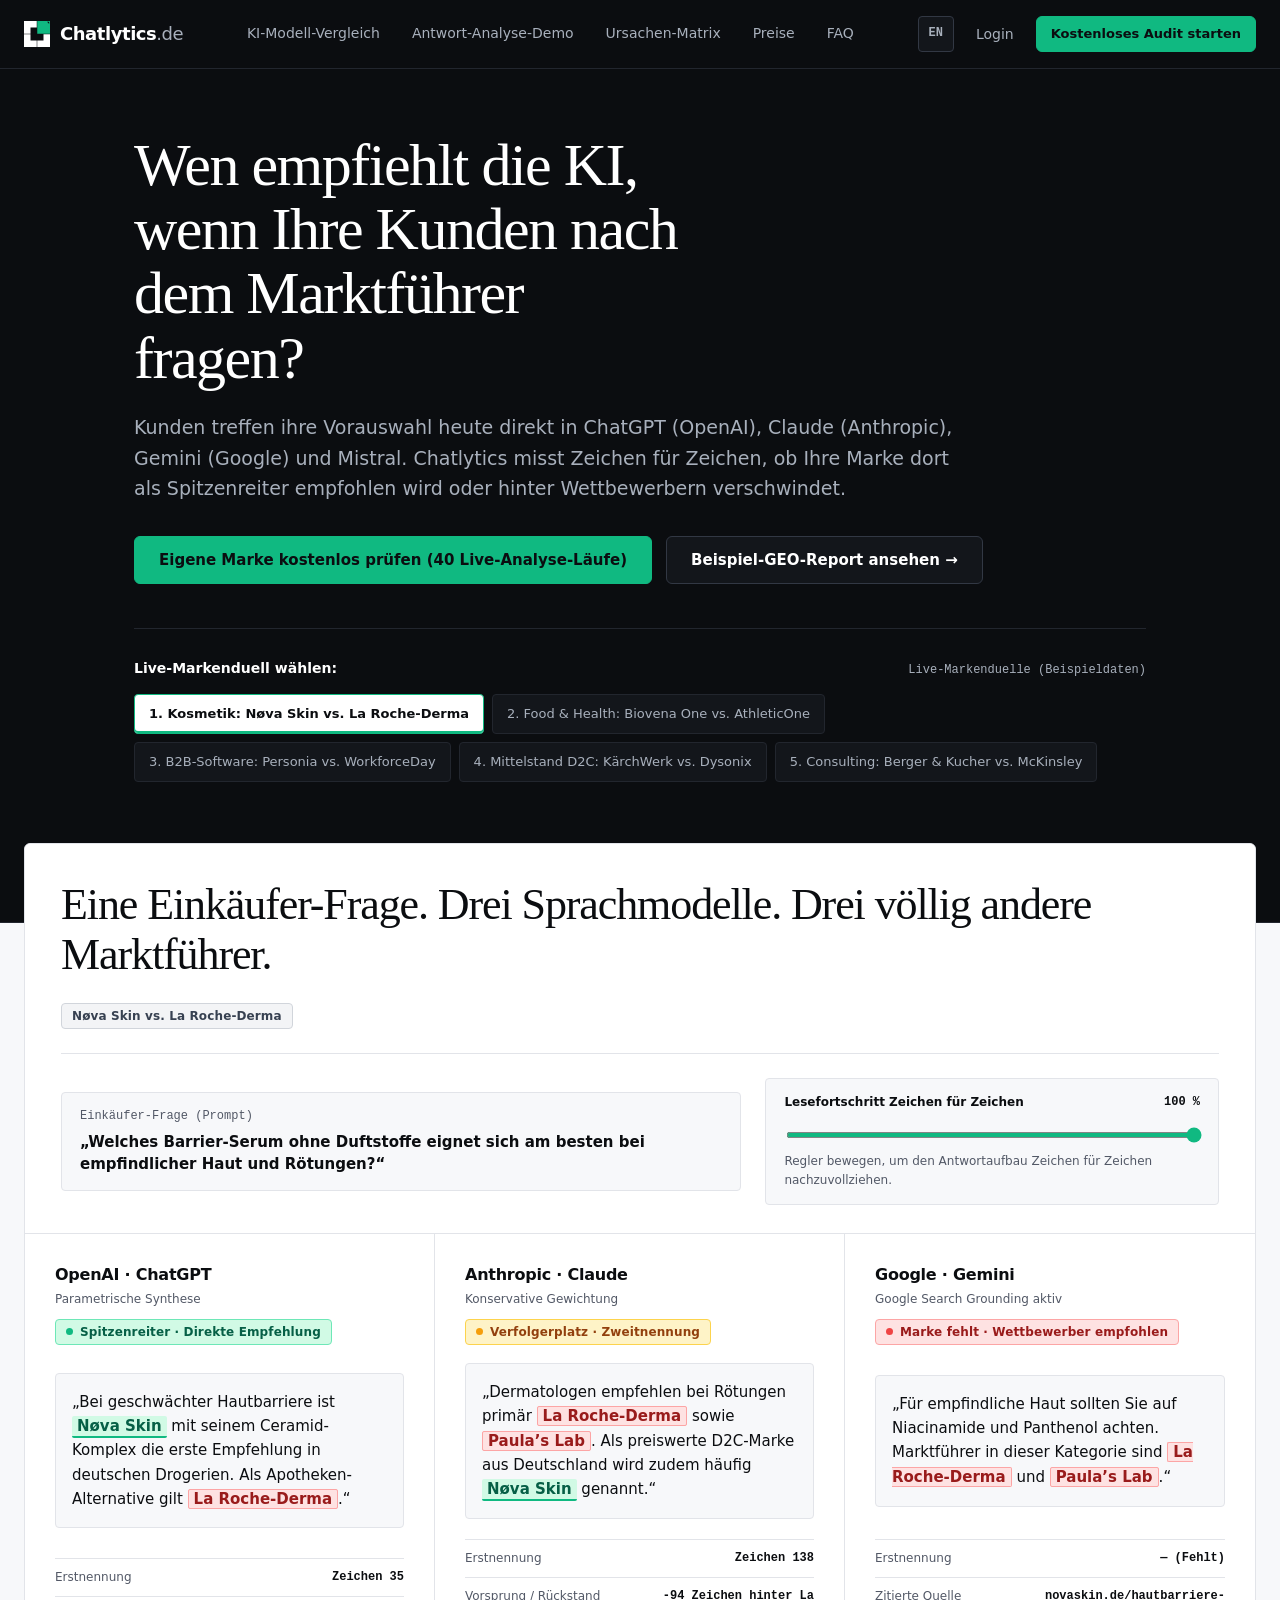
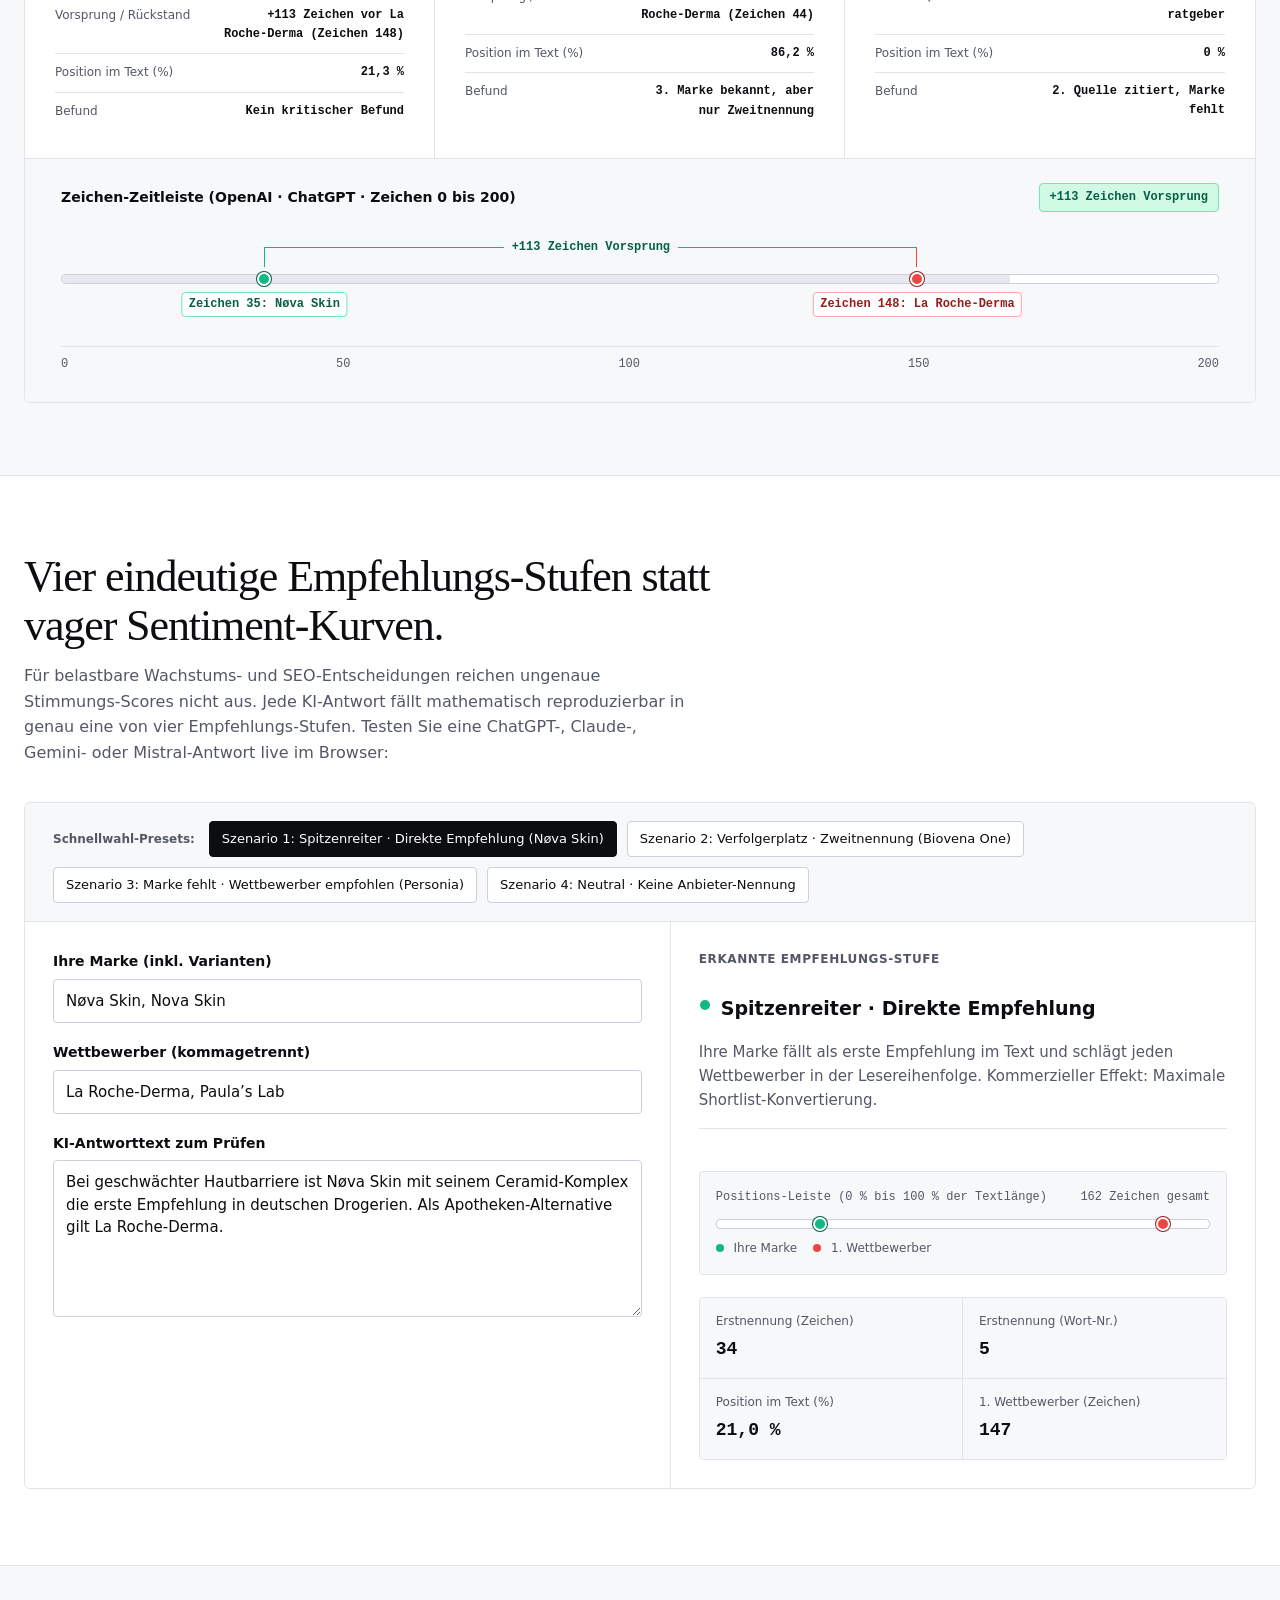
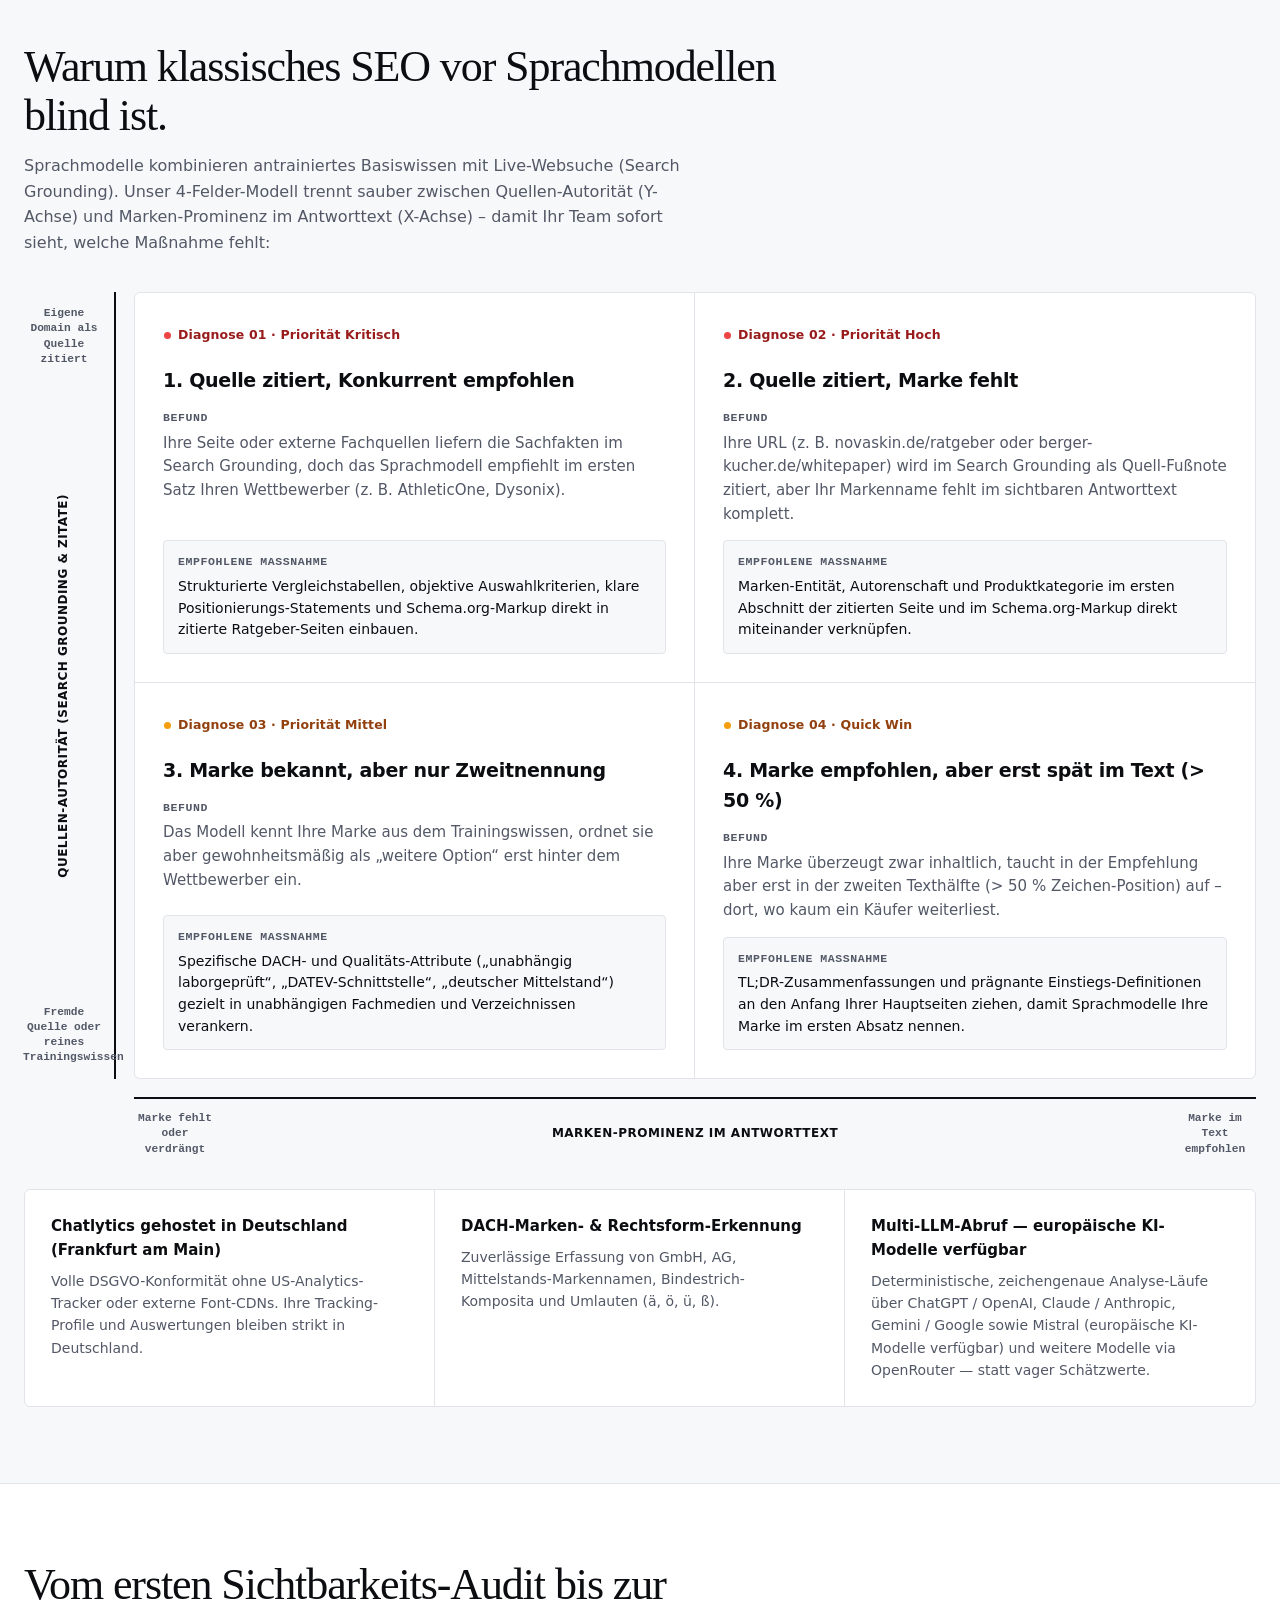
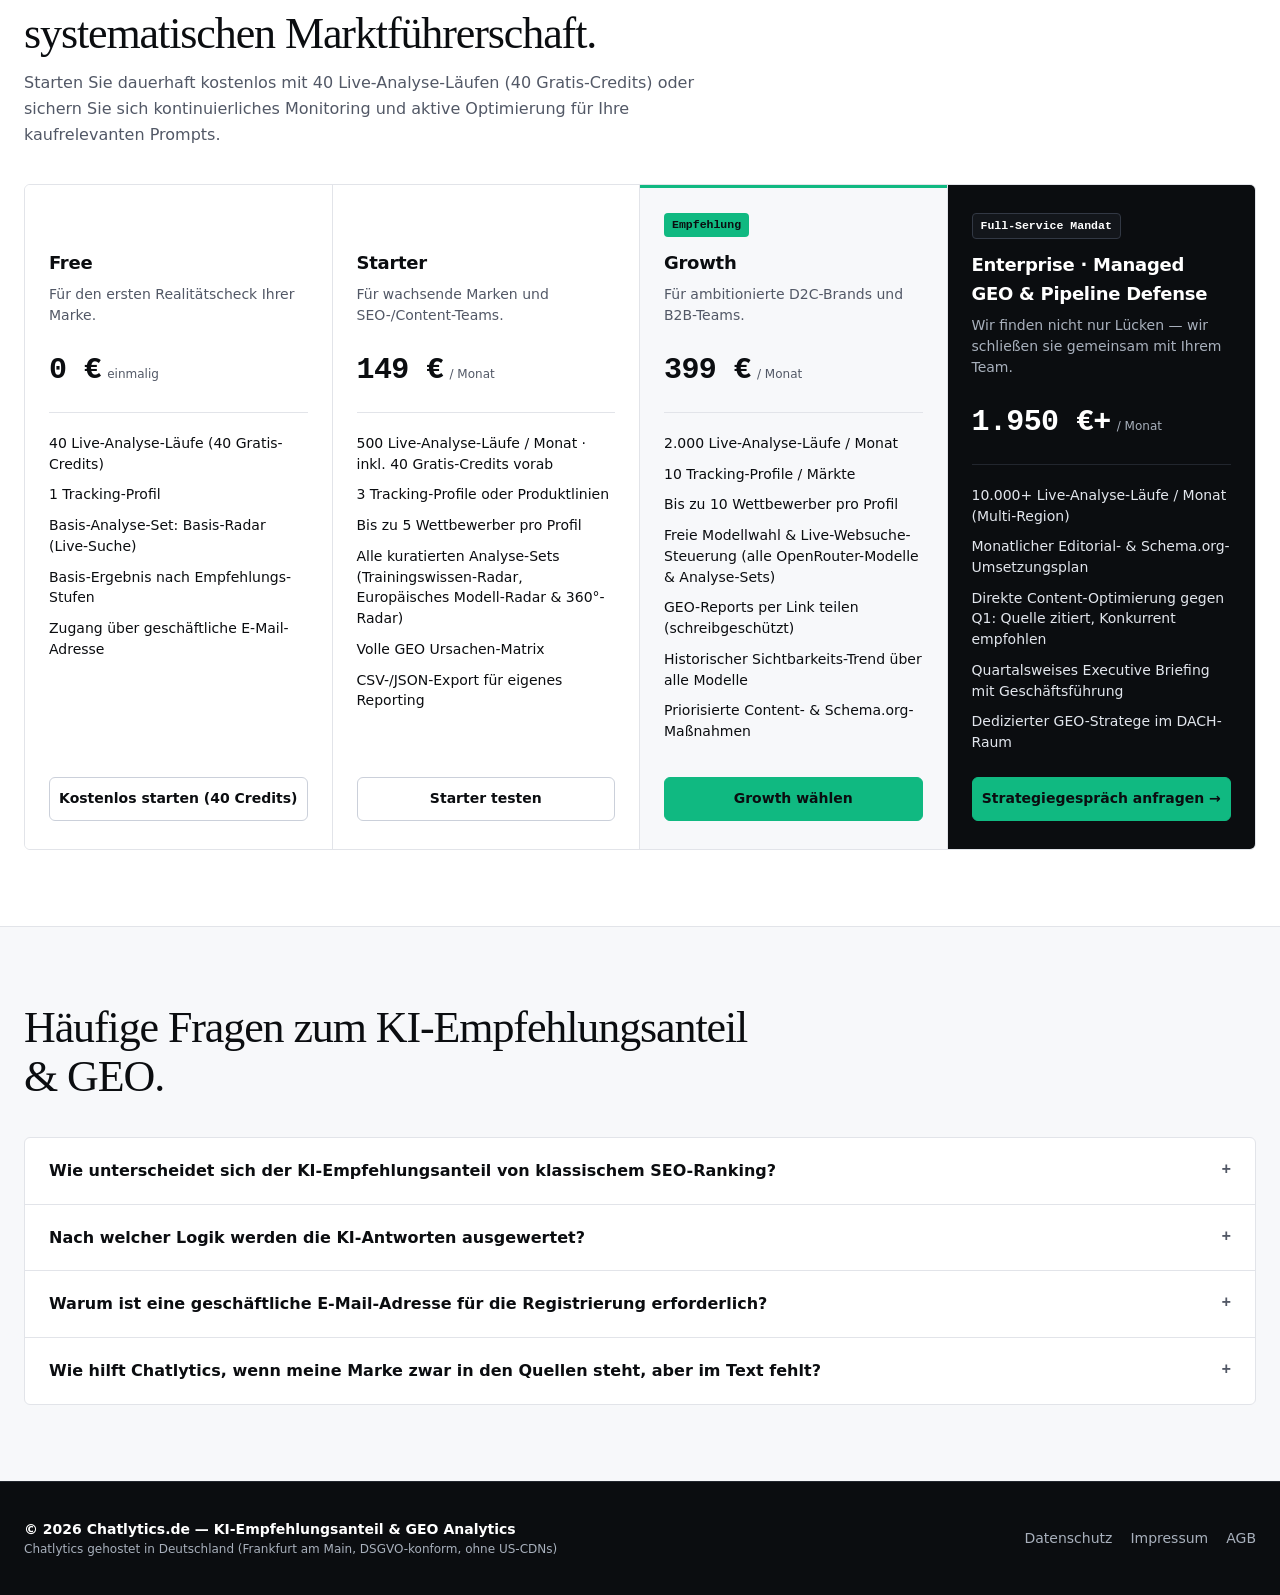
==== commit 415e98d4: "feat(ui,admin,landing,a11y): complete Senior UI/UX audit across admin, landing, and dashboard" ====
--- a/index.html
+++ b/index.html
@@ -39,7 +39,7 @@
           <span id="current-lang-label">EN</span>
         </button>
         <a href="#login" id="btn-open-login" class="nav-login-link" data-open-modal="auth" data-auth-mode="login" data-i18n="nav.login">Login</a>
-        <button id="btn-open-signup" type="button" class="btn btn-primary btn-sm" data-open-modal="auth" data-auth-mode="signup" data-tier="free" data-i18n="nav.signup">Kostenloses Audit starten</button>
+        <button id="btn-open-signup" type="button" class="btn btn-primary btn-sm nav-signup-cta" data-open-modal="auth" data-auth-mode="signup" data-tier="free"><span class="nav-cta-full" data-i18n="nav.signup">Kostenloses Audit starten</span><span class="nav-cta-short" data-i18n="nav.signup_short">Audit starten</span></button>
 
         <button id="btn-mobile-menu" type="button" class="btn-mobile-menu" aria-label="Menü öffnen" aria-expanded="false" aria-controls="mobile-nav-drawer">
           <svg width="20" height="20" viewBox="0 0 20 20" fill="none" stroke="currentColor" stroke-width="1.75" aria-hidden="true">
@@ -69,7 +69,7 @@
       <div class="container hero-inner">
         <h1 class="hero-title" data-i18n="hero.title">Wen empfiehlt die KI, wenn Ihre Kunden nach dem Marktführer fragen?</h1>
         <p class="hero-subhead" data-i18n="hero.subtitle">
-          Zehn blaue Google-Links gehören der Vergangenheit an. Ob Hautpflege-Routine, Handwerkstechnik, B2B-Software oder Strategieberatung: Kunden treffen ihre Vorauswahl heute direkt in ChatGPT (OpenAI), Claude (Anthropic), Gemini (Google) und Mistral. Chatlytics misst Zeichen für Zeichen, ob Ihre Marke als Spitzenreiter direkt empfohlen wird, auf dem Verfolgerplatz landet oder trotz eigener Ratgeber-Artikel komplett verschwiegen wird.
+          Kunden treffen ihre Vorauswahl heute direkt in ChatGPT (OpenAI), Claude (Anthropic), Gemini (Google) und Mistral. Chatlytics misst Zeichen für Zeichen, ob Ihre Marke dort als Spitzenreiter empfohlen wird oder hinter Wettbewerbern verschwindet.
         </p>
 
         <div class="hero-cta-row">
@@ -275,6 +275,17 @@
               <span>150</span>
               <span>200</span>
             </div>
+
+            <div class="timeline-mobile-legend" aria-label="Marken-Positionen auf der Zeitleiste">
+              <div class="timeline-mobile-legend-item">
+                <span class="timeline-legend-dot is-brand" aria-hidden="true"></span>
+                <span id="timeline-mobile-brand" class="font-mono">Zeichen 35: Nøva Skin</span>
+              </div>
+              <div class="timeline-mobile-legend-item">
+                <span class="timeline-legend-dot is-comp" aria-hidden="true"></span>
+                <span id="timeline-mobile-comp" class="font-mono">Zeichen 148: La Roche-Derma</span>
+              </div>
+            </div>
           </div>
         </div>
       </div>
@@ -322,13 +333,12 @@
             <div class="workbench-output">
               <div class="output-top">
                 <div class="output-kicker" data-i18n="workbench.result_label">Erkannte Empfehlungs-Stufe</div>
-                <div>
-                  <span id="wb-badge" class="status-badge status-win">
-                    <span class="status-dot" aria-hidden="true"></span>
-                    <span>Spitzenreiter · Direkte Empfehlung</span>
+                <div class="wb-result-heading-row">
+                  <span id="wb-badge" class="status-badge status-win wb-status-dot-badge" aria-hidden="true">
+                    <span class="status-dot"></span>
                   </span>
-                </div>
-                <h3 id="wb-result-title" class="result-title">Spitzenreiter · Direkte Empfehlung</h3>
+                  <h3 id="wb-result-title" class="result-title">Spitzenreiter · Direkte Empfehlung</h3>
+                </div>
                 <p id="wb-result-desc" class="result-desc">Ihre Marke wird vor jedem Wettbewerber empfohlen und besetzt den entscheidenden ersten Anker.</p>
               </div>
 
@@ -393,7 +403,7 @@
           <div class="matrix-2x2-grid">
             <!-- Q1 (Top Left: High Citation Authority / Low Text Prominence) -->
             <article class="matrix-quad">
-              <div class="quad-title">
+              <div class="quad-meta">
                 <span class="status-badge status-loss">
                   <span class="status-dot" aria-hidden="true"></span>
                   <span data-i18n="matrix.q1_badge">Diagnose 01 · Priorität Kritisch</span>
@@ -416,7 +426,7 @@
 
             <!-- Q2 (Top Right: High Citation / Zero Brand Mention) -->
             <article class="matrix-quad">
-              <div class="quad-title">
+              <div class="quad-meta">
                 <span class="status-badge status-loss">
                   <span class="status-dot" aria-hidden="true"></span>
                   <span data-i18n="matrix.q2_badge">Diagnose 02 · Priorität Hoch</span>
@@ -439,7 +449,7 @@
 
             <!-- Q3 (Bottom Left: Competitor Always First) -->
             <article class="matrix-quad">
-              <div class="quad-title">
+              <div class="quad-meta">
                 <span class="status-badge status-halo">
                   <span class="status-dot" aria-hidden="true"></span>
                   <span data-i18n="matrix.q3_badge">Diagnose 03 · Priorität Mittel</span>
@@ -462,7 +472,7 @@
 
             <!-- Q4 (Bottom Right: Late Offset) -->
             <article class="matrix-quad">
-              <div class="quad-title">
+              <div class="quad-meta">
                 <span class="status-badge status-halo">
                   <span class="status-dot" aria-hidden="true"></span>
                   <span data-i18n="matrix.q4_badge">Diagnose 04 · Quick Win</span>
@@ -765,7 +775,7 @@
           </div>
           <div class="report-kpi">
             <div class="report-kpi-label">Vorsprung (OpenAI · ChatGPT)</div>
-            <div class="report-kpi-val font-mono">+113 Z.</div>
+            <div id="report-preview-lead" class="report-kpi-val font-mono">+113 Z.</div>
           </div>
         </div>
 
@@ -926,8 +936,7 @@
         const plans = payload?.data?.plans || payload?.plans || [];
         const getLang = () => (localStorage.getItem('chatlytics_lang') === 'en' ? 'en' : 'de');
         applyPublicPricingCatalog(plans, getLang());
-        document.getElementById('btn-lang-de')?.addEventListener('click', () => setTimeout(() => applyPublicPricingCatalog(plans, 'de'), 0));
-        document.getElementById('btn-lang-en')?.addEventListener('click', () => setTimeout(() => applyPublicPricingCatalog(plans, 'en'), 0));
+        window.addEventListener('languageChanged', () => applyPublicPricingCatalog(plans, getLang()));
       } catch (_) {
         // Offline / static SSR fallback remains active
       }
--- a/assets/css/app.css
+++ b/assets/css/app.css
@@ -6302,3 +6302,600 @@
     -webkit-overflow-scrolling: touch;
   }
 }
+/* ==========================================================================
+   20. NEON UI/UX AUDIT: ADMIN HARMONY, LANDING MOBILE POLISH & DASHBOARD
+   ========================================================================== */
+
+/* 20A. Admin Light/Dark Surface Header, Theme Parity & WCAG Underline Tabs */
+.admin-body {
+  background-color: var(--bg-canvas);
+  color: var(--text-primary);
+}
+
+.admin-body .navbar {
+  background-color: var(--bg-surface);
+  color: var(--text-primary);
+  border-bottom: 1px solid var(--border-default);
+}
+
+.admin-body .logo,
+.admin-body .logo-mark {
+  color: var(--text-primary);
+}
+
+.admin-body .logo-tld {
+  color: var(--text-secondary);
+}
+
+.admin-body .badge-admin {
+  background-color: var(--color-primary-tint);
+  color: var(--color-primary-link);
+  border: 1px solid var(--color-primary-border);
+}
+
+.admin-body .navbar-nav .nav-link {
+  color: var(--text-secondary);
+}
+
+.admin-body .navbar-nav .nav-link:hover,
+.admin-body .navbar-nav .nav-link.active {
+  color: var(--text-primary);
+}
+
+.admin-body .navbar-nav .nav-link.active {
+  border-bottom: 2px solid var(--color-primary);
+}
+
+.admin-body .lang-switch {
+  border-color: var(--border-default);
+  background-color: var(--bg-canvas);
+}
+
+.admin-body .btn-lang {
+  color: var(--text-secondary);
+}
+
+.admin-body .btn-lang.active {
+  background-color: var(--bg-surface-subtle);
+  color: var(--text-primary);
+  font-weight: 700;
+}
+
+.admin-body .user-email-text {
+  color: var(--text-secondary);
+}
+
+.admin-body .theme-icon-btn {
+  display: inline-flex;
+  align-items: center;
+  justify-content: center;
+  width: 38px;
+  height: 38px;
+  border-radius: 8px;
+  border: 1px solid var(--border-default);
+  background-color: var(--bg-surface);
+  color: var(--text-secondary);
+  cursor: pointer;
+}
+
+.admin-body .theme-icon-btn:hover {
+  color: var(--text-primary);
+  background-color: var(--bg-surface-hover);
+}
+
+/* WCAG-Compliant Underline Tabs on Admin Cockpit (matches dashboard.html) */
+.admin-body .admin-tabs-bar {
+  display: flex;
+  flex-wrap: wrap;
+  gap: 4px;
+  padding-bottom: 0;
+  border-bottom: 1px solid var(--border-default);
+}
+
+.admin-body .admin-tab-btn {
+  position: relative;
+  padding: 11px 14px;
+  border: none;
+  border-bottom: 2px solid transparent;
+  border-radius: 6px 6px 0 0;
+  background: transparent;
+  color: var(--text-secondary);
+  font-weight: 500;
+  font-size: 0.875rem;
+  white-space: nowrap;
+}
+
+.admin-body .admin-tab-btn:hover {
+  color: var(--text-primary);
+  background-color: var(--bg-surface-subtle);
+}
+
+.admin-body .admin-tab-btn.is-active {
+  background: transparent;
+  color: var(--text-primary);
+  font-weight: 700;
+  border-bottom-color: var(--color-primary);
+}
+
+/* Admin Dark-Mode Surface, Table, Input & Modal Harmony */
+.admin-body .kpi-card,
+.admin-body .admin-table-section,
+.admin-body .admin-preset-card,
+.admin-body .admin-plan-card,
+.admin-body .modal-dialog {
+  background-color: var(--bg-surface);
+  border-color: var(--border-default);
+  color: var(--text-primary);
+}
+
+.admin-body .table,
+.admin-body .data-table {
+  color: var(--text-primary);
+}
+
+.admin-body .table th,
+.admin-body .data-table th {
+  background-color: var(--bg-canvas);
+  color: var(--text-secondary);
+  border-bottom: 1px solid var(--border-default);
+}
+
+.admin-body .table td,
+.admin-body .data-table td {
+  border-bottom: 1px solid var(--border-default);
+  color: var(--text-primary);
+}
+
+.admin-body #users-table th,
+.admin-body #users-table td {
+  padding: 10px 10px;
+  font-size: 0.8125rem;
+}
+
+.admin-body #users-table td.cell-date,
+.admin-body #users-table td:nth-child(4) {
+  white-space: nowrap;
+}
+
+.admin-body .form-input,
+.admin-body .form-control,
+.admin-body .form-select {
+  background-color: var(--bg-surface);
+  color: var(--text-primary);
+  border-color: var(--border-default);
+}
+
+.admin-body .btn-outline {
+  background-color: var(--bg-surface);
+  color: var(--text-primary);
+  border-color: var(--border-default);
+}
+
+.admin-body .btn-outline:hover:not(:disabled) {
+  background-color: var(--bg-surface-hover);
+  border-color: var(--border-strong);
+}
+
+.admin-body .results-total-count {
+  font-size: 0.8125rem;
+  font-weight: 600;
+  color: var(--text-muted);
+}
+
+.admin-body .admin-filter-bar {
+  display: grid;
+  grid-template-columns: minmax(220px, 1.4fr) repeat(2, minmax(170px, 1fr)) auto;
+  gap: 10px;
+  align-items: center;
+  padding: 14px 20px;
+  border-bottom: 1px solid var(--border-default);
+  background-color: var(--bg-canvas);
+}
+
+.admin-body .admin-filter-bar .form-control {
+  width: 100%;
+  min-width: 0;
+  min-height: 38px;
+}
+
+/* Native <details> Overflow Action Menu in #users-table */
+.admin-body .admin-quick-actions {
+  display: inline-flex;
+  align-items: center;
+  justify-content: flex-end;
+  flex-wrap: nowrap;
+  gap: 6px;
+}
+
+.admin-body .admin-action-menu {
+  position: relative;
+  display: inline-block;
+}
+
+.admin-body .admin-action-menu-trigger {
+  list-style: none;
+  cursor: pointer;
+  user-select: none;
+}
+
+.admin-body .admin-action-menu-trigger::-webkit-details-marker {
+  display: none;
+}
+
+.admin-body .admin-action-menu-list {
+  position: absolute;
+  right: 0;
+  top: calc(100% + 4px);
+  min-width: 168px;
+  z-index: 40;
+  background-color: var(--bg-surface);
+  border: 1px solid var(--border-strong);
+  border-radius: 10px;
+  padding: 6px;
+  box-shadow: var(--nav-shadow);
+  display: flex;
+  flex-direction: column;
+  gap: 2px;
+}
+
+.admin-body .admin-action-menu-item {
+  width: 100%;
+  text-align: left;
+  padding: 8px 10px;
+  min-height: 36px;
+  border: none;
+  border-radius: 6px;
+  background: transparent;
+  color: var(--text-primary);
+  font-size: 0.8125rem;
+  font-weight: 500;
+  cursor: pointer;
+}
+
+.admin-body .admin-action-menu-item:hover:not(:disabled) {
+  background-color: var(--bg-surface-subtle);
+}
+
+.admin-body .admin-action-menu-item:disabled {
+  opacity: 0.45;
+  cursor: not-allowed;
+}
+
+.admin-body .admin-action-menu-item.is-danger {
+  color: var(--color-error-text);
+}
+
+/* Admin Mobile Ergonomics (< 768px) */
+@media (max-width: 767px) {
+  .admin-body .user-email-text,
+  .admin-body .badge-admin {
+    display: none;
+  }
+
+  .admin-body .navbar-inner {
+    justify-content: space-between;
+    padding-block: 10px;
+    row-gap: 8px;
+  }
+
+  .admin-body .navbar-brand {
+    order: 1;
+  }
+
+  .admin-body .navbar-actions {
+    order: 2;
+    gap: 8px;
+  }
+
+  .admin-body .navbar-nav {
+    order: 3;
+    width: 100%;
+    padding-top: 8px;
+    border-top: 1px solid var(--border-default);
+    gap: 16px;
+  }
+
+  .admin-body #models-table td:first-child,
+  .admin-body #providers-table td:nth-child(2) {
+    flex-direction: column;
+    align-items: flex-start;
+    text-align: left;
+    gap: 4px;
+  }
+
+  .admin-body #models-table td:first-child::before,
+  .admin-body #providers-table td:nth-child(2)::before {
+    margin-right: 0;
+  }
+
+  .admin-body .admin-kpi-grid {
+    grid-template-columns: repeat(2, minmax(0, 1fr)) !important;
+    gap: 10px;
+  }
+
+  .admin-body .admin-kpi-grid .kpi-card {
+    padding: 14px;
+  }
+
+  .admin-body .admin-tabs-bar {
+    flex-wrap: nowrap;
+    overflow-x: auto;
+    -webkit-overflow-scrolling: touch;
+    scrollbar-width: none;
+    gap: 2px;
+    margin-inline: -16px;
+    padding-inline: 16px;
+  }
+
+  .admin-body .admin-tabs-bar::-webkit-scrollbar {
+    display: none;
+  }
+
+  .admin-body .admin-tab-btn {
+    flex: 0 0 auto;
+    min-height: 44px;
+    display: inline-flex;
+    align-items: center;
+  }
+
+  .admin-body .admin-filter-bar {
+    grid-template-columns: 1fr;
+    padding: 12px 14px;
+  }
+
+  /* Isolated Horizontal Scroll with Sticky Tenant Column for 11-Col #users-table */
+  .admin-body #users-table-container {
+    overflow-x: auto;
+    -webkit-overflow-scrolling: touch;
+  }
+
+  .admin-body #users-table {
+    display: table;
+    width: max-content;
+    min-width: 820px;
+  }
+
+  .admin-body #users-table thead {
+    display: table-header-group;
+  }
+
+  .admin-body #users-table tbody tr {
+    display: table-row;
+    padding: 0;
+  }
+
+  .admin-body #users-table td,
+  .admin-body #users-table th {
+    display: table-cell;
+    text-align: left;
+    padding: 10px 12px;
+    white-space: nowrap;
+    vertical-align: middle;
+  }
+
+  .admin-body #users-table td::before {
+    display: none !important;
+    content: none !important;
+  }
+
+  .admin-body #users-table th:first-child,
+  .admin-body #users-table td:first-child {
+    display: none;
+  }
+
+  .admin-body #users-table th:nth-child(2),
+  .admin-body #users-table td:nth-child(2) {
+    position: sticky;
+    left: 0;
+    z-index: 4;
+    background-color: var(--bg-surface);
+    border-right: 1px solid var(--border-default);
+    max-width: 190px;
+    overflow: hidden;
+    text-overflow: ellipsis;
+  }
+
+  .admin-body #users-table th:nth-child(2) {
+    background-color: var(--bg-canvas);
+    z-index: 5;
+  }
+
+  .admin-body .admin-action-menu-item {
+    min-height: 44px;
+  }
+}
+
+/* 20B. Landing Page Mobile Header CTA, Scroll-Snap Controls, Timeline & Quiet Badges */
+.nav-signup-cta .nav-cta-short {
+  display: none;
+}
+
+.timeline-mobile-legend {
+  display: none;
+}
+
+.wb-result-heading-row {
+  display: flex;
+  align-items: center;
+  gap: 10px;
+}
+
+.wb-status-dot-badge {
+  padding: 0 !important;
+  background: transparent !important;
+  border: none !important;
+  min-width: 12px;
+  min-height: 12px;
+  display: inline-flex;
+  align-items: center;
+  justify-content: center;
+  flex-shrink: 0;
+}
+
+.wb-status-dot-badge .status-dot {
+  width: 10px;
+  height: 10px;
+}
+
+.matrix-quad .quad-meta {
+  margin-bottom: 4px;
+}
+
+.matrix-quad .quad-meta .status-badge {
+  background: transparent;
+  border-color: transparent;
+  padding: 0;
+  font-size: 0.78125rem;
+  font-weight: 600;
+}
+
+@media (max-width: 767px) {
+  .industry-tabs {
+    flex-wrap: nowrap;
+    overflow-x: auto;
+    scroll-snap-type: x proximity;
+    -webkit-overflow-scrolling: touch;
+    scrollbar-width: none;
+    padding-bottom: 4px;
+  }
+
+  .industry-tabs::-webkit-scrollbar {
+    display: none;
+  }
+
+  .industry-tab {
+    flex: 0 0 auto;
+    scroll-snap-align: start;
+    white-space: nowrap;
+    min-height: 44px;
+  }
+
+  .preset-bar {
+    flex-wrap: nowrap;
+    overflow-x: auto;
+    scroll-snap-type: x proximity;
+    -webkit-overflow-scrolling: touch;
+    scrollbar-width: none;
+    padding: 14px 16px;
+  }
+
+  .preset-bar::-webkit-scrollbar {
+    display: none;
+  }
+
+  .preset-bar-label {
+    flex: 0 0 auto;
+    white-space: nowrap;
+  }
+
+  .preset-btn {
+    flex: 0 0 auto;
+    scroll-snap-align: start;
+    white-space: nowrap;
+    min-height: 44px;
+  }
+}
+
+@media (max-width: 639px) {
+  .dossier-timeline .timeline-track-wrap {
+    padding-top: 16px;
+    padding-bottom: 14px;
+  }
+
+  .dossier-timeline .timeline-bracket-label,
+  .dossier-timeline .timeline-pin-tag {
+    display: none;
+  }
+
+  .dossier-timeline .timeline-bracket {
+    top: -12px;
+    height: 10px;
+  }
+
+  .timeline-mobile-legend {
+    display: flex;
+    flex-wrap: wrap;
+    gap: 8px 16px;
+    margin-top: 12px;
+    padding-top: 10px;
+    border-top: 1px solid var(--border-default);
+  }
+
+  .timeline-mobile-legend-item {
+    display: flex;
+    align-items: center;
+    gap: 7px;
+    font-size: 0.75rem;
+    color: var(--text-primary);
+    min-width: 0;
+  }
+
+  .timeline-mobile-legend-item span:last-child {
+    overflow: hidden;
+    text-overflow: ellipsis;
+    white-space: nowrap;
+  }
+
+  .timeline-legend-dot {
+    width: 9px;
+    height: 9px;
+    border-radius: 50%;
+    flex-shrink: 0;
+  }
+
+  .timeline-legend-dot.is-brand {
+    background-color: var(--color-success);
+  }
+
+  .timeline-legend-dot.is-comp {
+    background-color: var(--color-error);
+  }
+}
+
+@media (max-width: 480px) {
+  .nav-actions #btn-open-signup.nav-signup-cta {
+    display: inline-flex !important;
+    padding: 0 11px;
+    font-size: 0.78125rem;
+    white-space: nowrap;
+  }
+
+  .nav-signup-cta .nav-cta-full {
+    display: none;
+  }
+
+  .nav-signup-cta .nav-cta-short {
+    display: inline;
+  }
+}
+
+/* 20C. Dashboard Post-Refactor Polish */
+.dashboard-body .section-page-head-row {
+  display: flex;
+  align-items: flex-start;
+  justify-content: space-between;
+  gap: 14px;
+  flex-wrap: wrap;
+}
+
+.dashboard-body .results-reset-btn {
+  white-space: nowrap;
+}
+
+@media (max-width: 767px) {
+  .dashboard-body .section-page-head-row .btn {
+    width: 100%;
+  }
+
+  .dashboard-body .mobile-range-chip-btn {
+    border: none;
+    background: transparent;
+    padding: 0 4px;
+    min-height: 44px;
+    color: var(--text-secondary);
+  }
+
+  .dashboard-body .user-results-filters .results-reset-btn {
+    grid-column: 1 / -1;
+  }
+}
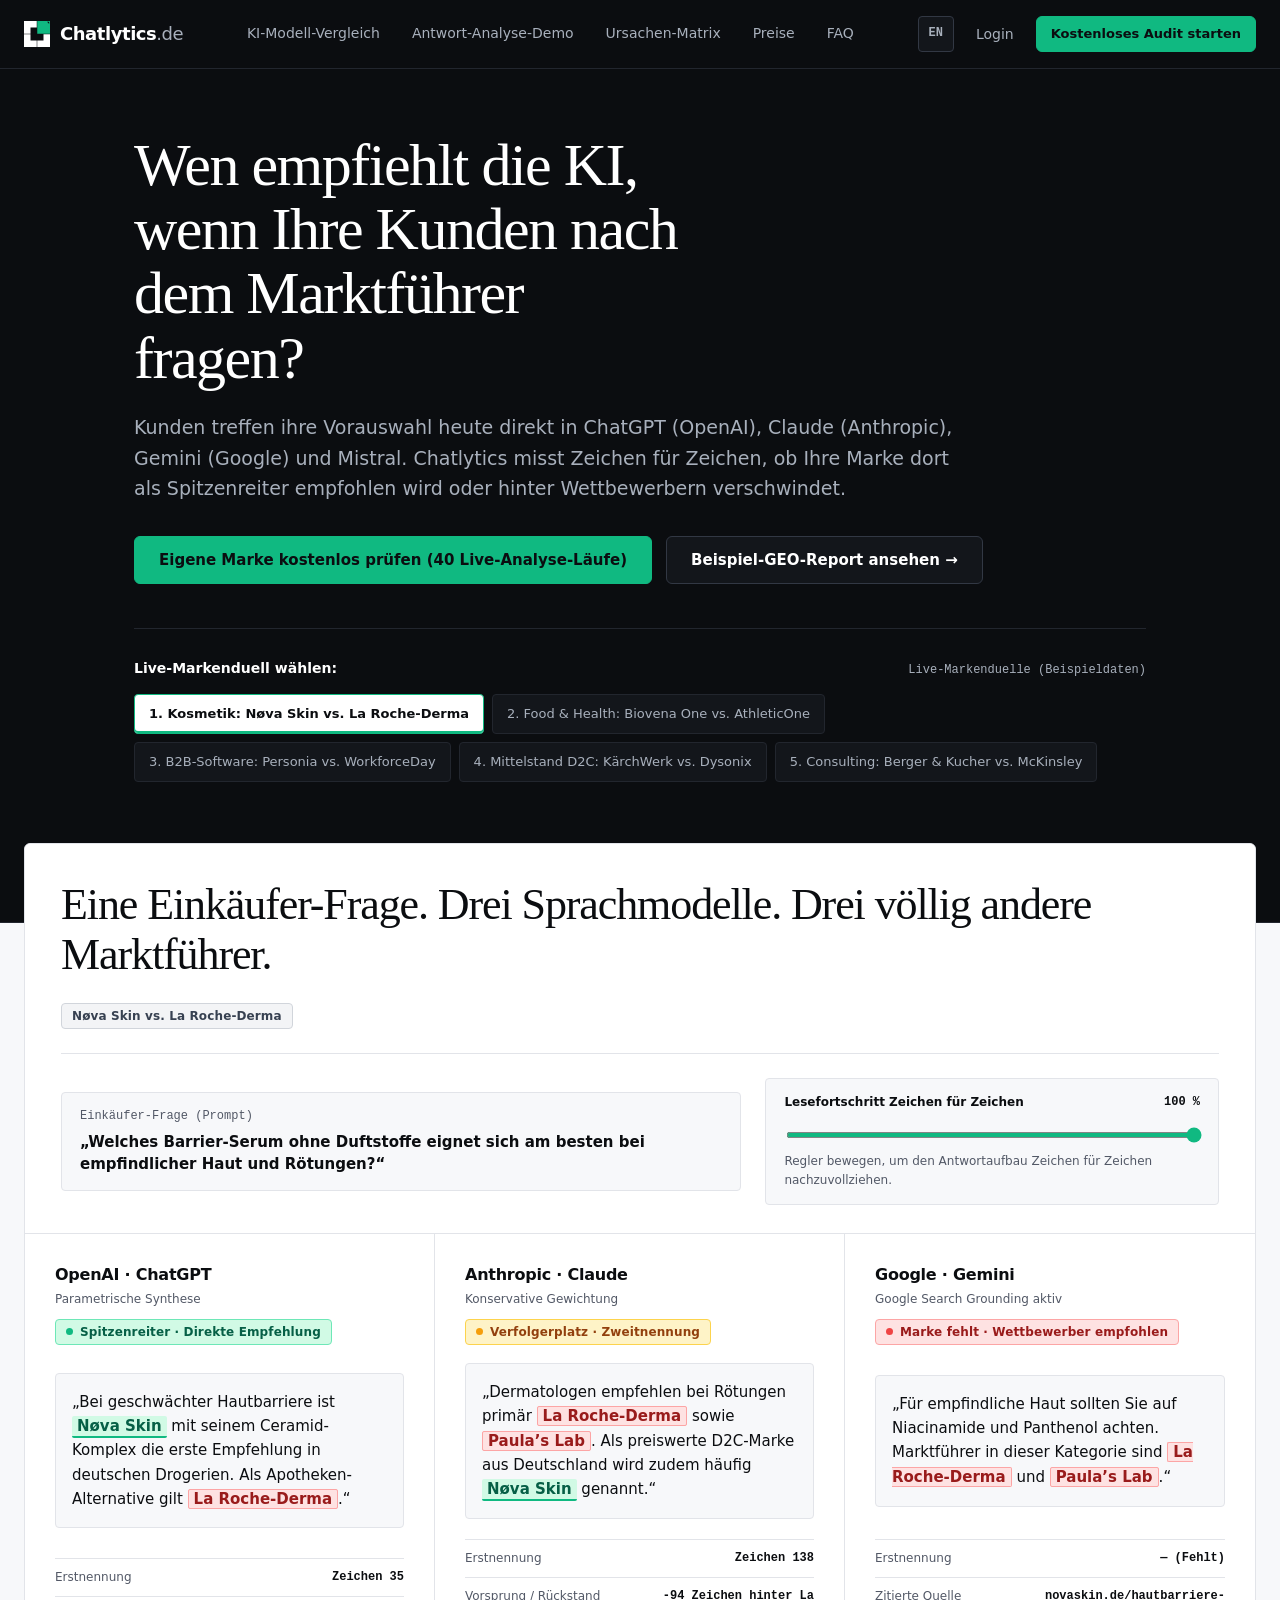
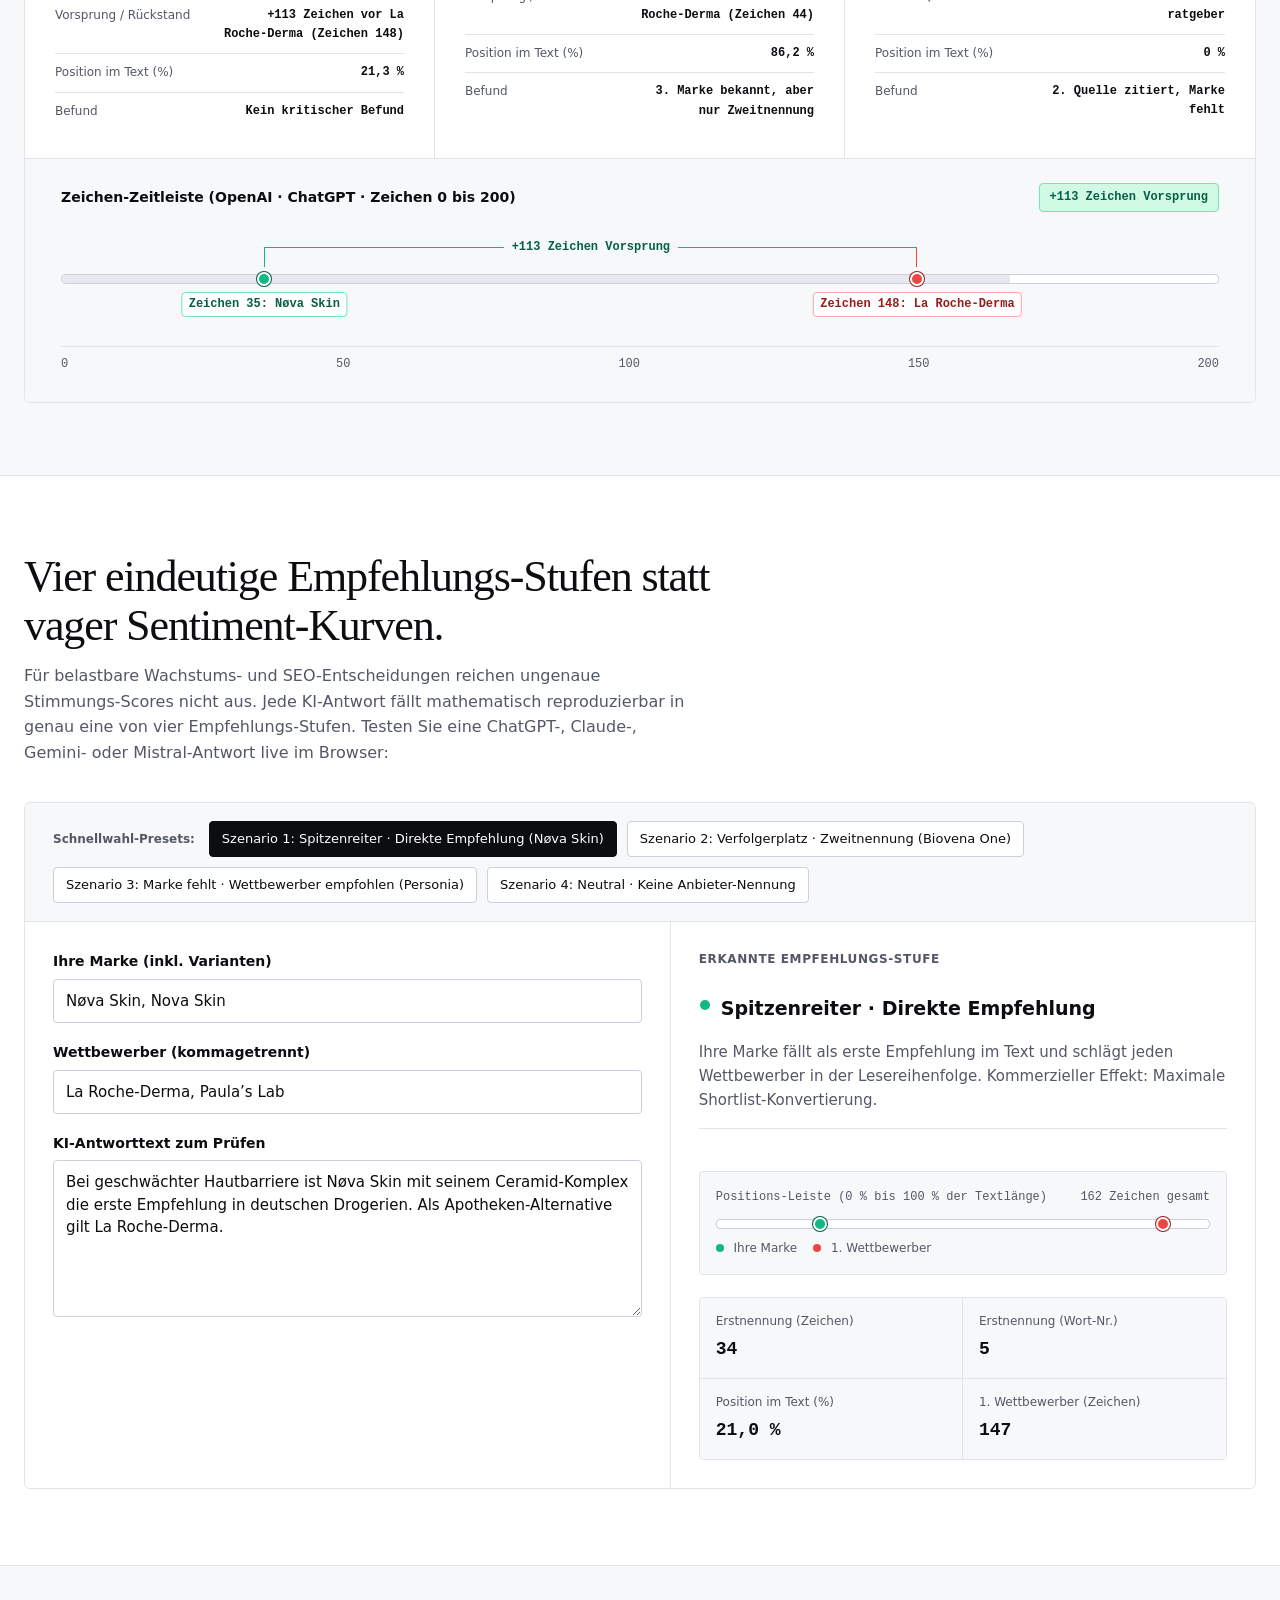
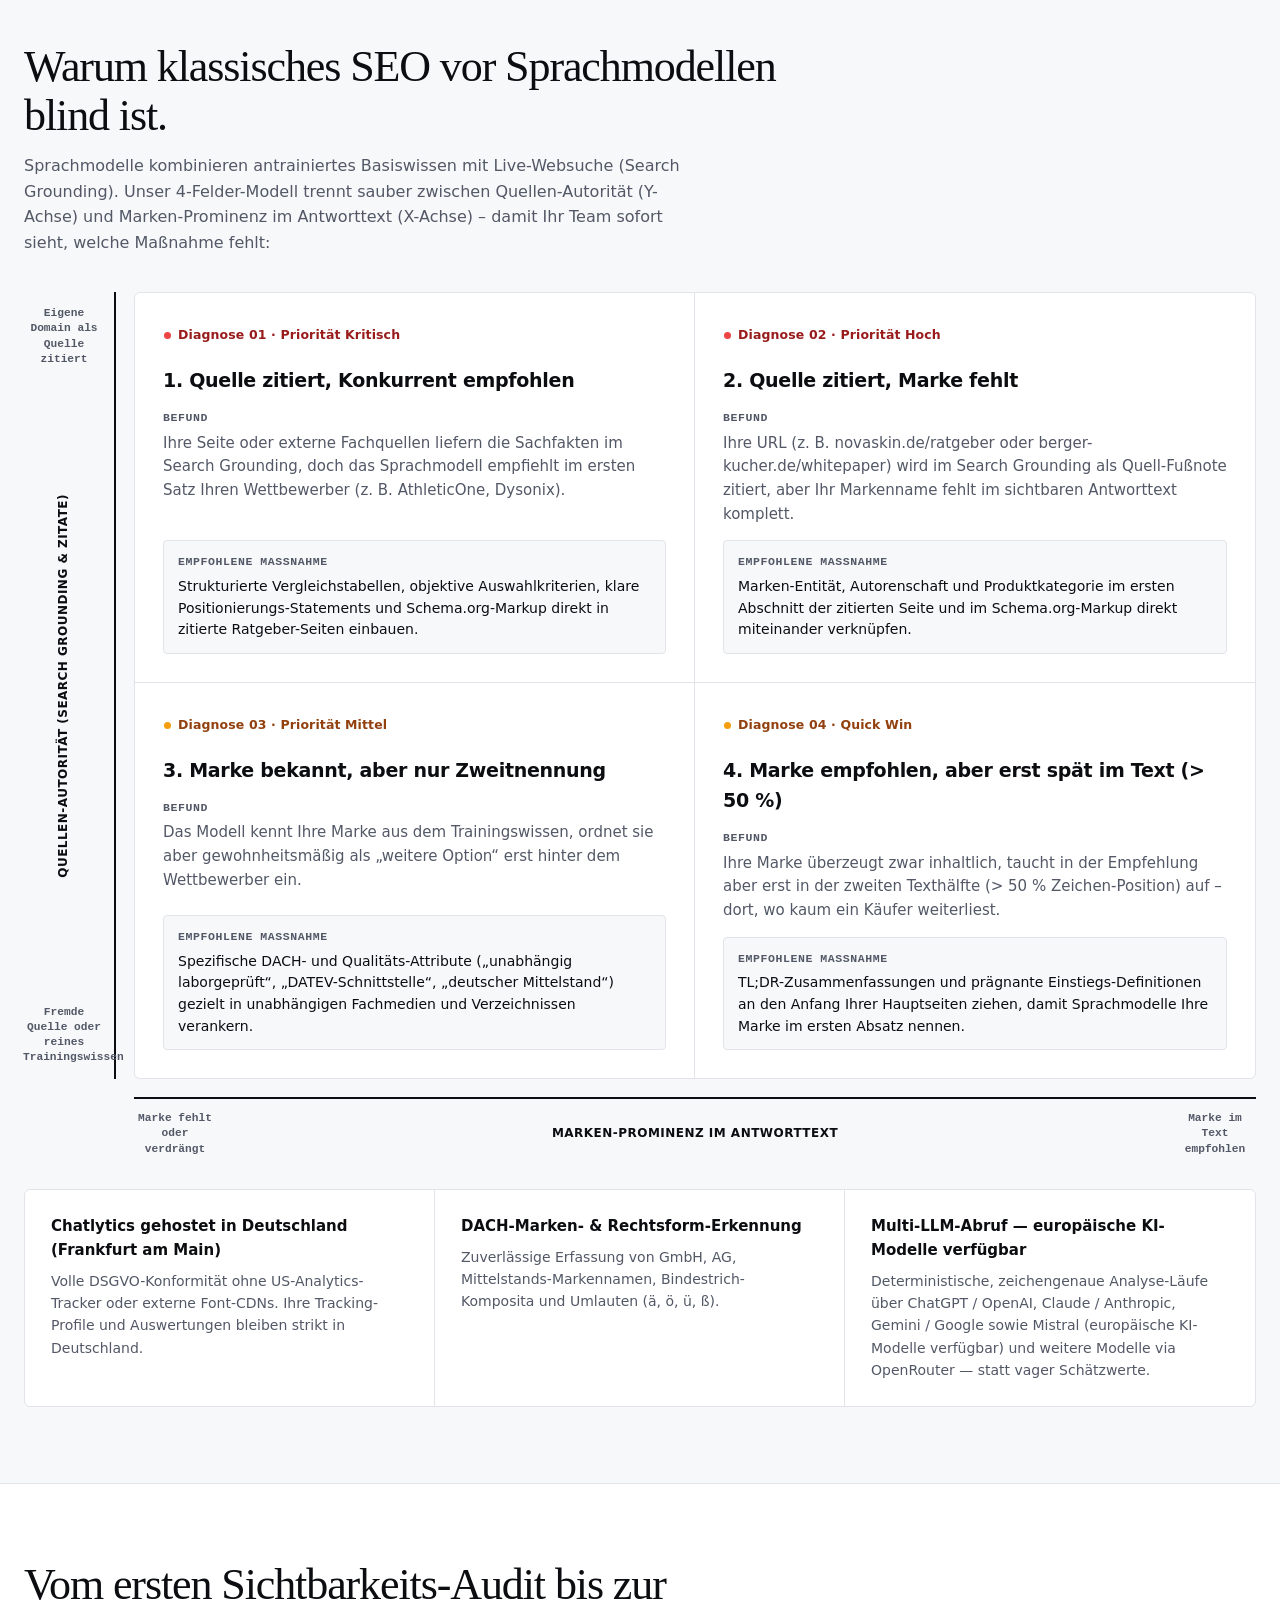
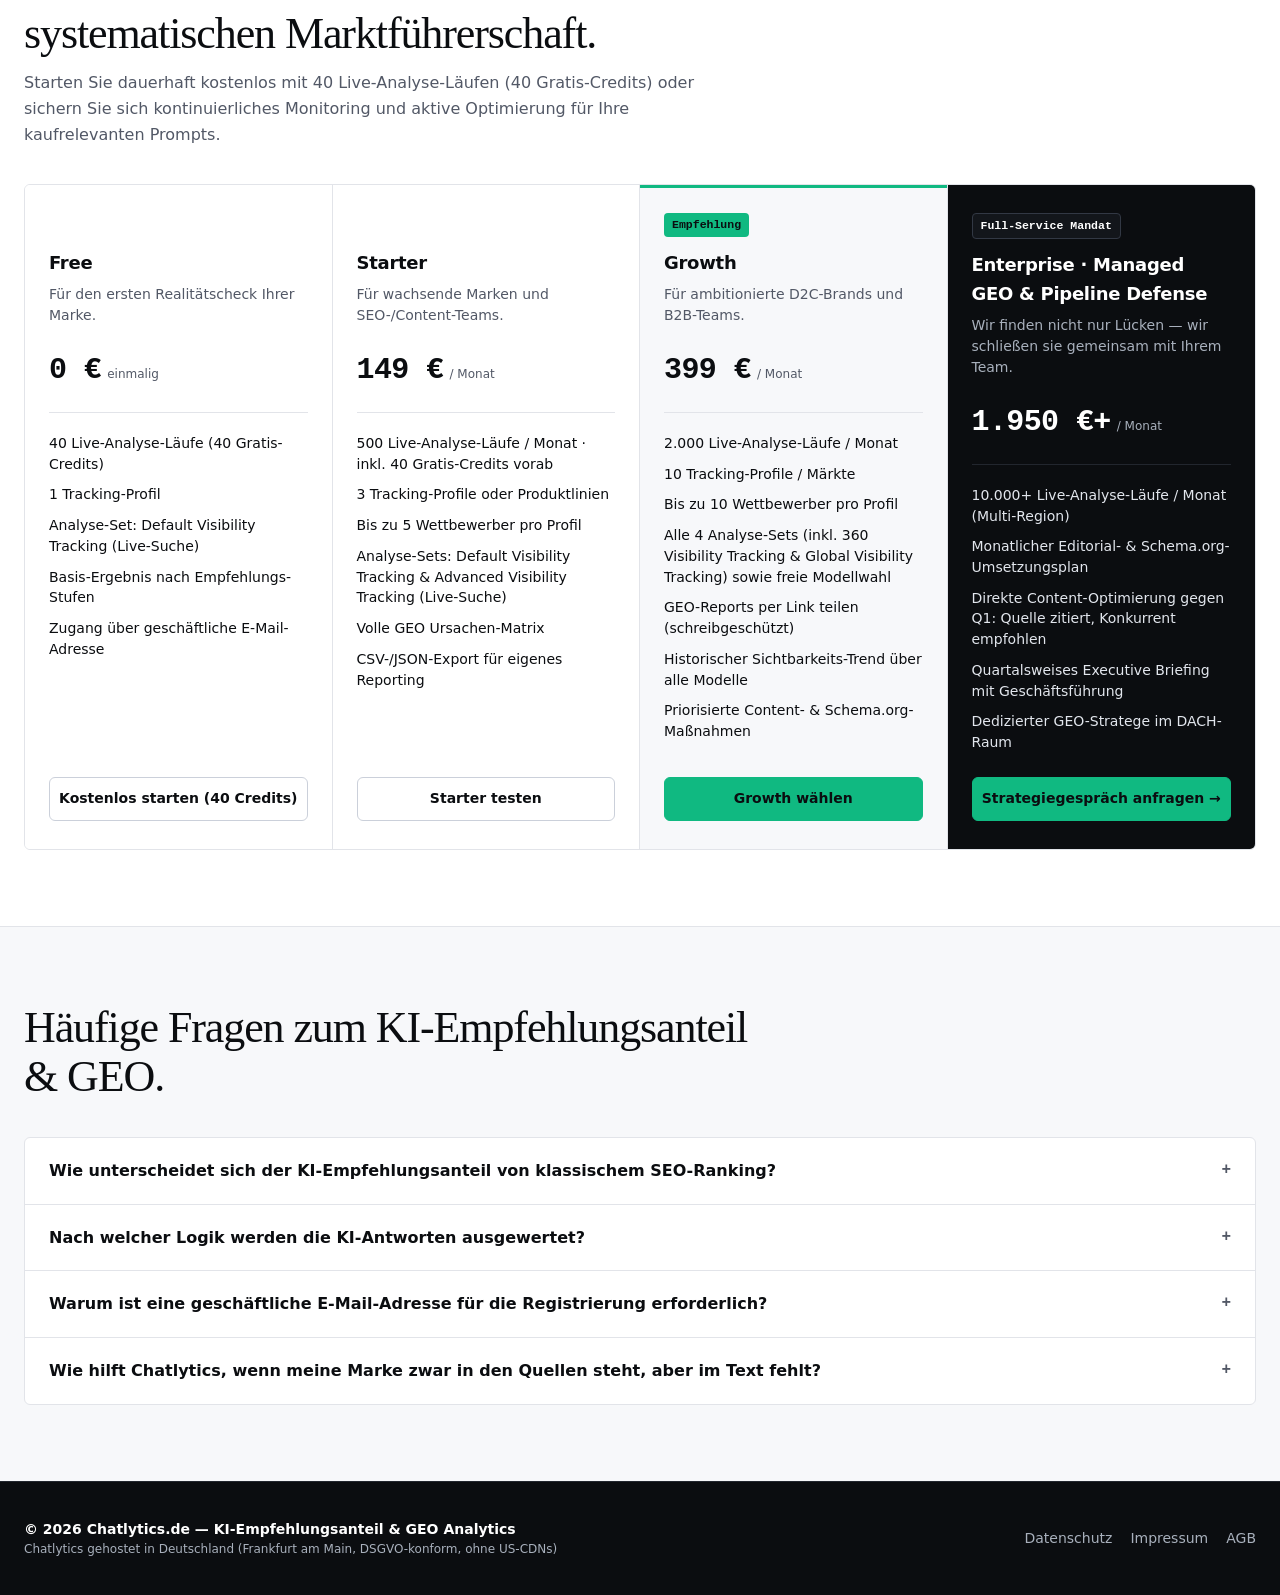
==== commit 139784a9: "feat(admin,protocol): Markdown viewer with dual copy, 4 visibility presets, and n8n model watcher" ====
--- a/index.html
+++ b/index.html
@@ -549,7 +549,7 @@
             <ul class="pricing-features">
               <li data-i18n="pricing.free.feat_1">40 Live-Analyse-Läufe (40 Gratis-Credits)</li>
               <li data-i18n="pricing.free.feat_2">1 Tracking-Profil</li>
-              <li data-i18n="pricing.free.feat_3">Basis-Analyse-Set: Basis-Radar (Live-Suche)</li>
+              <li data-i18n="pricing.free.feat_3">Analyse-Set: Default Visibility Tracking (Live-Suche)</li>
               <li data-i18n="pricing.free.feat_4">Basis-Ergebnis nach Empfehlungs-Stufen</li>
               <li data-i18n="pricing.free.feat_5">Zugang über geschäftliche E-Mail-Adresse</li>
             </ul>
@@ -569,7 +569,7 @@
               <li data-i18n="pricing.starter.feat_1">500 Live-Analyse-Läufe / Monat · inkl. 40 Gratis-Credits vorab</li>
               <li data-i18n="pricing.starter.feat_2">3 Tracking-Profile oder Produktlinien</li>
               <li data-i18n="pricing.starter.feat_3">Bis zu 5 Wettbewerber pro Profil</li>
-              <li data-i18n="pricing.starter.feat_4">Alle kuratierten Analyse-Sets (Trainingswissen-Radar, Europäisches Modell-Radar &amp; 360°-Radar)</li>
+              <li data-i18n="pricing.starter.feat_4">Analyse-Sets: Default Visibility Tracking &amp; Advanced Visibility Tracking (Live-Suche)</li>
               <li data-i18n="pricing.starter.feat_5">Volle GEO Ursachen-Matrix</li>
               <li data-i18n="pricing.starter.feat_6">CSV-/JSON-Export für eigenes Reporting</li>
             </ul>
@@ -589,7 +589,7 @@
               <li data-i18n="pricing.growth.feat_1">2.000 Live-Analyse-Läufe / Monat</li>
               <li data-i18n="pricing.growth.feat_2">10 Tracking-Profile / Märkte</li>
               <li data-i18n="pricing.growth.feat_3">Bis zu 10 Wettbewerber pro Profil</li>
-              <li data-i18n="pricing.growth.feat_4">Freie Modellwahl &amp; Live-Websuche-Steuerung (alle OpenRouter-Modelle &amp; Analyse-Sets)</li>
+              <li data-i18n="pricing.growth.feat_4">Alle 4 Analyse-Sets (inkl. 360 Visibility Tracking &amp; Global Visibility Tracking) sowie freie Modellwahl</li>
               <li data-i18n="pricing.growth.feat_5">GEO-Reports per Link teilen (schreibgeschützt)</li>
               <li data-i18n="pricing.growth.feat_6">Historischer Sichtbarkeits-Trend über alle Modelle</li>
               <li data-i18n="pricing.growth.feat_7">Priorisierte Content- &amp; Schema.org-Maßnahmen</li>
--- a/assets/css/app.css
+++ b/assets/css/app.css
@@ -6899,3 +6899,493 @@
     grid-column: 1 / -1;
   }
 }
+
+/* ==========================================================================
+   NEON UI/UX ADMIN LOGIC: Markdown Protocol Viewer, Copy Mini-Icons & Model Alerts
+   ========================================================================== */
+
+.md-answer-box {
+  position: relative;
+  border: 1px solid var(--border-default);
+  border-radius: 10px;
+  background-color: var(--bg-surface);
+  padding: 14px 16px;
+  min-width: 0;
+}
+
+.md-copy-toolbar {
+  position: absolute;
+  top: 10px;
+  right: 10px;
+  display: inline-flex;
+  align-items: center;
+  gap: 6px;
+  padding: 3px;
+  border-radius: 8px;
+  background-color: var(--bg-surface-subtle);
+  border: 1px solid var(--border-default);
+  z-index: 2;
+}
+
+.md-copy-btn {
+  display: inline-flex;
+  align-items: center;
+  justify-content: center;
+  width: 34px;
+  height: 34px;
+  padding: 0;
+  border: 1px solid transparent;
+  border-radius: 6px;
+  background-color: transparent;
+  color: var(--text-secondary);
+  cursor: pointer;
+  transition: background-color 0.15s ease, color 0.15s ease, border-color 0.15s ease;
+}
+
+.md-copy-btn:hover,
+.md-copy-btn:focus-visible {
+  background-color: var(--bg-surface);
+  color: var(--text-primary);
+  border-color: var(--border-strong);
+  outline: none;
+}
+
+.md-copy-btn:focus-visible {
+  box-shadow: 0 0 0 2px var(--color-focus-ring);
+}
+
+.md-copy-btn.is-copied {
+  background-color: var(--color-success-bg);
+  color: var(--color-success-text);
+  border-color: var(--color-success-border);
+}
+
+.md-prose {
+  padding-right: 84px;
+  color: var(--text-primary);
+  font-size: 0.9rem;
+  line-height: 1.62;
+  overflow-wrap: anywhere;
+  word-break: break-word;
+}
+
+.md-prose > *:first-child {
+  margin-top: 0;
+}
+
+.md-prose > *:last-child {
+  margin-bottom: 0;
+}
+
+.md-heading {
+  font-weight: 700;
+  color: var(--text-primary);
+  line-height: 1.3;
+  margin: 1rem 0 0.45rem;
+}
+
+.md-h1 {
+  font-size: 1.125rem;
+  border-bottom: 1px solid var(--border-default);
+  padding-bottom: 0.3rem;
+}
+
+.md-h2 {
+  font-size: 1.02rem;
+}
+
+.md-h3,
+.md-h4 {
+  font-size: 0.94rem;
+}
+
+.md-paragraph {
+  margin: 0.55rem 0;
+}
+
+.md-list {
+  margin: 0.55rem 0;
+  padding-left: 1.35rem;
+  list-style-type: disc;
+}
+
+.md-list-ordered {
+  list-style-type: decimal;
+}
+
+.md-list li {
+  margin: 0.28rem 0;
+}
+
+.md-blockquote {
+  margin: 0.7rem 0;
+  padding: 0.45rem 0.85rem;
+  border-left: 3px solid var(--color-primary);
+  background-color: var(--bg-surface-subtle);
+  border-radius: 0 6px 6px 0;
+  color: var(--text-secondary);
+}
+
+.md-inline-code {
+  font-family: var(--font-mono);
+  font-size: 0.84em;
+  padding: 0.12em 0.38em;
+  border-radius: 5px;
+  background-color: var(--bg-surface-subtle);
+  border: 1px solid var(--border-default);
+}
+
+.md-code-block {
+  margin: 0.75rem 0;
+  padding: 12px 14px;
+  border-radius: 8px;
+  background-color: var(--bg-surface-subtle);
+  border: 1px solid var(--border-default);
+  overflow-x: auto;
+  font-family: var(--font-mono);
+  font-size: 0.82rem;
+  line-height: 1.5;
+}
+
+.md-hr {
+  border: 0;
+  border-top: 1px solid var(--border-default);
+  margin: 0.9rem 0;
+}
+
+.md-link {
+  color: var(--color-primary-text);
+  text-decoration: underline;
+  text-underline-offset: 2px;
+}
+
+.md-link:hover {
+  color: var(--color-primary-hover);
+}
+
+.md-table-wrap {
+  width: 100%;
+  overflow-x: auto;
+  margin: 0.75rem 0;
+  border: 1px solid var(--border-default);
+  border-radius: 8px;
+}
+
+.md-table {
+  width: 100%;
+  border-collapse: collapse;
+  font-size: 0.84rem;
+}
+
+.md-table th,
+.md-table td {
+  padding: 8px 10px;
+  border-bottom: 1px solid var(--border-default);
+  text-align: left;
+  vertical-align: top;
+}
+
+.md-table thead th {
+  background-color: var(--bg-surface-subtle);
+  font-weight: 600;
+  color: var(--text-primary);
+}
+
+.md-table tbody tr:last-child td {
+  border-bottom: none;
+}
+
+/* Expandable AI Answer Rows inside Admin Run & Token Inspector Modal */
+.admin-token-row {
+  cursor: pointer;
+  transition: background-color 0.14s ease;
+}
+
+.admin-token-row:hover,
+.admin-token-row.is-open {
+  background-color: var(--bg-surface-subtle);
+}
+
+.admin-token-date-cell {
+  white-space: nowrap;
+}
+
+.admin-token-expand-btn {
+  display: inline-flex;
+  align-items: center;
+  justify-content: center;
+  width: 24px;
+  height: 24px;
+  margin-right: 6px;
+  padding: 0;
+  border: 1px solid var(--border-default);
+  border-radius: 5px;
+  background-color: var(--bg-surface);
+  color: var(--text-secondary);
+  font-size: 0.78rem;
+  cursor: pointer;
+  vertical-align: middle;
+}
+
+.admin-token-answer-row td {
+  background-color: var(--bg-surface-subtle);
+  padding: 12px 14px;
+}
+
+.admin-token-answer-panel {
+  min-width: 0;
+}
+
+/* Admin Model Lifecycle Alerts Banner & Actionable Panel */
+.admin-alerts-banner {
+  display: flex;
+  align-items: center;
+  justify-content: space-between;
+  gap: 12px;
+  padding: 12px 16px;
+  margin-bottom: 1rem;
+  border-radius: 10px;
+  border: 1px solid var(--color-warning-border);
+  background-color: var(--color-warning-bg);
+  color: var(--text-primary);
+}
+
+.admin-alerts-banner.is-critical {
+  border-color: var(--color-error-border);
+  background-color: var(--color-error-bg);
+}
+
+.admin-alerts-banner[hidden] {
+  display: none !important;
+}
+
+.admin-alerts-banner-main {
+  display: flex;
+  align-items: center;
+  gap: 10px;
+  min-width: 0;
+}
+
+.admin-alerts-banner-dot {
+  width: 10px;
+  height: 10px;
+  border-radius: 50%;
+  background-color: var(--color-warning);
+  flex-shrink: 0;
+}
+
+.admin-alerts-banner.is-critical .admin-alerts-banner-dot {
+  background-color: var(--color-error);
+}
+
+.admin-alerts-banner-copy {
+  display: flex;
+  flex-wrap: wrap;
+  align-items: baseline;
+  gap: 6px 10px;
+  font-size: 0.875rem;
+}
+
+.admin-tab-badge {
+  display: inline-flex;
+  align-items: center;
+  justify-content: center;
+  min-width: 19px;
+  height: 19px;
+  padding: 0 5px;
+  margin-left: 6px;
+  border-radius: 999px;
+  background-color: var(--color-error);
+  color: #FFFFFF;
+  font-family: var(--font-mono);
+  font-size: 0.7rem;
+  font-weight: 700;
+  line-height: 1;
+}
+
+.admin-tab-badge[hidden] {
+  display: none !important;
+}
+
+.admin-model-alerts-panel {
+  margin-bottom: 1.25rem;
+  padding: 14px 16px;
+  border-radius: 12px;
+  border: 1px solid var(--border-strong);
+  background-color: var(--bg-surface-subtle);
+}
+
+.admin-model-alerts-panel[hidden] {
+  display: none !important;
+}
+
+.admin-model-alerts-header {
+  display: flex;
+  align-items: flex-start;
+  justify-content: space-between;
+  gap: 12px;
+  margin-bottom: 12px;
+}
+
+.admin-model-alerts-title {
+  margin: 0 0 2px;
+  font-size: 0.96rem;
+  font-weight: 700;
+  color: var(--text-primary);
+}
+
+.admin-model-alerts-desc {
+  margin: 0;
+  font-size: 0.82rem;
+  color: var(--text-secondary);
+}
+
+.admin-model-alerts-list {
+  display: grid;
+  grid-template-columns: repeat(auto-fit, minmax(300px, 1fr));
+  gap: 12px;
+}
+
+.admin-alert-card {
+  display: flex;
+  flex-direction: column;
+  gap: 8px;
+  padding: 14px;
+  border-radius: 10px;
+  border: 1px solid var(--border-default);
+  border-left-width: 4px;
+  background-color: var(--bg-surface);
+}
+
+.admin-alert-card.is-critical {
+  border-left-color: var(--color-error);
+}
+
+.admin-alert-card.is-warning {
+  border-left-color: var(--color-warning);
+}
+
+.admin-alert-card.is-info {
+  border-left-color: var(--color-primary);
+}
+
+.admin-alert-card .badge-danger {
+  background-color: var(--color-error-bg);
+  color: var(--color-error-text);
+  border: 1px solid var(--color-error-border);
+}
+
+[data-theme="dark"] .admin-alert-card .badge-danger {
+  background-color: rgba(239, 68, 68, 0.18);
+  color: #FCA5A5;
+  border-color: rgba(239, 68, 68, 0.45);
+}
+
+.admin-alert-card-head {
+  display: flex;
+  align-items: center;
+  justify-content: space-between;
+  gap: 8px;
+  flex-wrap: wrap;
+}
+
+.admin-alert-model-transition {
+  display: flex;
+  align-items: center;
+  flex-wrap: wrap;
+  gap: 6px;
+  font-size: 0.82rem;
+}
+
+.admin-alert-model-old,
+.admin-alert-model-new {
+  padding: 2px 7px;
+  border-radius: 5px;
+  background-color: var(--bg-surface-subtle);
+  border: 1px solid var(--border-default);
+  word-break: break-all;
+}
+
+.admin-alert-model-new {
+  background-color: var(--color-success-bg);
+  border-color: var(--color-success-border);
+  color: var(--color-success-text);
+  font-weight: 600;
+}
+
+.admin-alert-arrow {
+  color: var(--text-muted);
+  font-weight: 700;
+}
+
+.admin-alert-reason {
+  margin: 0;
+  font-size: 0.84rem;
+  line-height: 1.48;
+  color: var(--text-secondary);
+}
+
+.admin-alert-source-link {
+  color: var(--color-primary-text);
+  text-decoration: underline;
+  font-weight: 600;
+  white-space: nowrap;
+}
+
+.admin-alert-meta {
+  display: flex;
+  align-items: center;
+  flex-wrap: wrap;
+  gap: 6px;
+}
+
+.admin-alert-card-actions {
+  display: flex;
+  align-items: center;
+  flex-wrap: wrap;
+  gap: 8px;
+  margin-top: auto;
+  padding-top: 6px;
+}
+
+[data-theme="dark"] .admin-alerts-banner {
+  background-color: rgba(245, 158, 11, 0.14);
+  border-color: rgba(245, 158, 11, 0.42);
+}
+
+[data-theme="dark"] .admin-alerts-banner.is-critical {
+  background-color: rgba(239, 68, 68, 0.16);
+  border-color: rgba(239, 68, 68, 0.45);
+}
+
+[data-theme="dark"] .admin-alert-model-new {
+  background-color: rgba(16, 185, 129, 0.16);
+  border-color: rgba(16, 185, 129, 0.4);
+  color: #6EE7B7;
+}
+
+@media (max-width: 767px) {
+  .md-copy-btn {
+    width: 44px;
+    height: 44px;
+  }
+
+  .md-prose {
+    padding-right: 0;
+    padding-top: 46px;
+  }
+
+  .admin-alerts-banner {
+    flex-direction: column;
+    align-items: stretch;
+  }
+
+  .admin-model-alerts-list {
+    grid-template-columns: 1fr;
+  }
+
+  .admin-alert-card-actions .btn {
+    min-height: 44px;
+  }
+}
+
